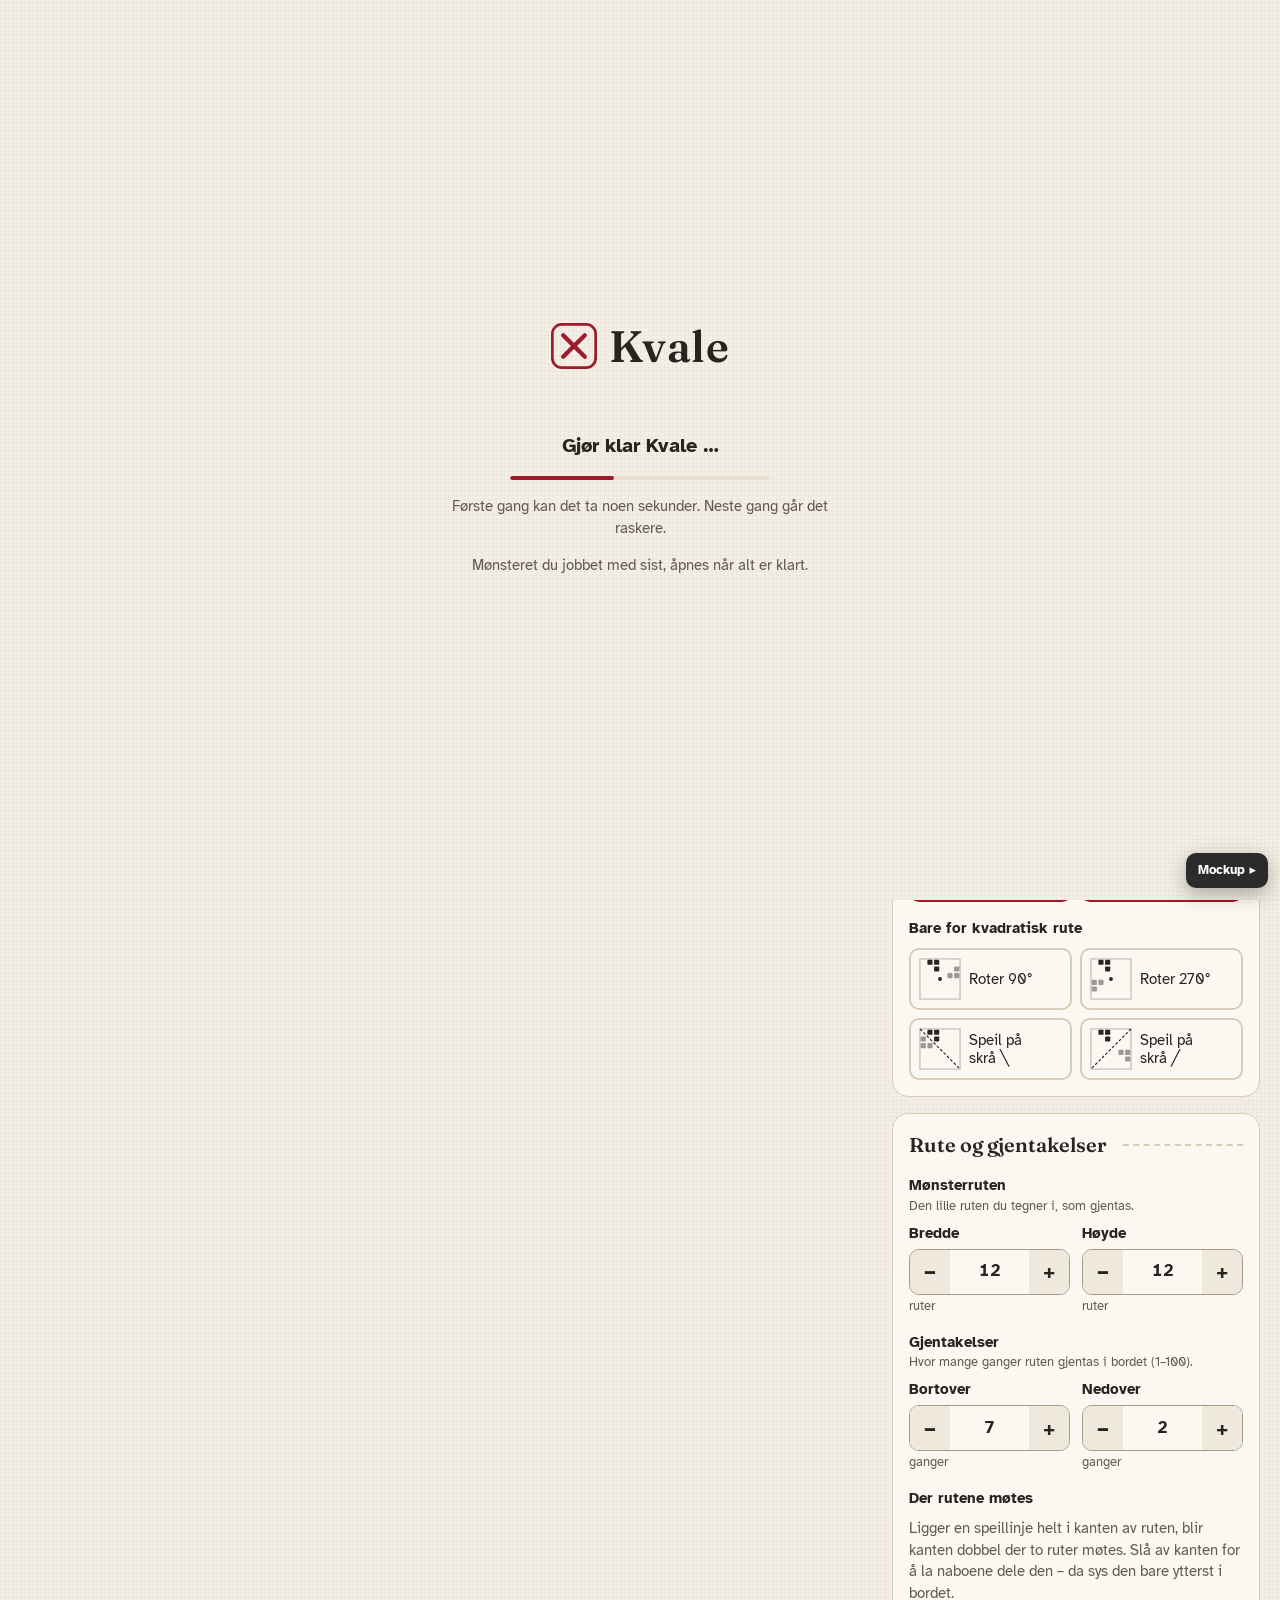
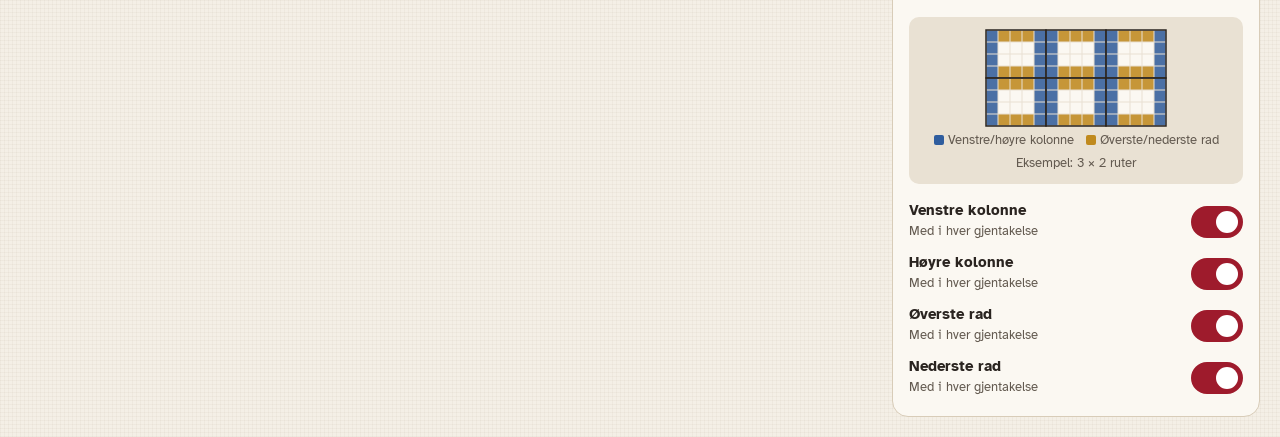
==== docs/design/mockup.html @ f3077cb8 "Add interface design mockup, tokens and UI strings for chunk 3 docs/design/mockup.html is a self-con" ====
<!doctype html>
<html lang="nb">
<head>
<meta charset="utf-8">
<meta name="viewport" content="width=device-width, initial-scale=1">
<title>Kvale mockup</title>
<link rel="preconnect" href="https://fonts.googleapis.com">
<link rel="preconnect" href="https://fonts.gstatic.com" crossorigin>
<link href="https://fonts.googleapis.com/css2?family=Atkinson+Hyperlegible:wght@400;700&family=Fraunces:opsz,wght@9..144,500;9..144,600&display=swap" rel="stylesheet">
<style>
/* ===== TOKENS START (kept identical to docs/design/tokens.css) ===== */
:root {
  /* Light theme: unbleached linen, walnut ink, madder-red thread */
  --bg: #f4efe6;
  --bg-weave: rgba(120, 95, 60, 0.045);
  --surface: #fbf8f2;
  --surface-2: #efe8dc;
  --surface-sunken: #e9e1d3;
  --border: #d8ccb8;
  --border-strong: #a8998a;
  --text: #2a2420;
  --text-muted: #635a50;
  --accent: #9e1b2c;
  --accent-hover: #841523;
  --accent-text: #ffffff;
  --accent-soft: #f4dfdc;
  --accent-soft-text: #7a1220;
  --focus: #2f5d9e;
  --notice-bg: #fbf0d6;
  --notice-border: #e0c27a;
  --notice-text: #5a4210;
  --stage: #e8e0d2;
  --swatch-ring: rgba(0, 0, 0, 0.25);
  --shadow: 0 1px 2px rgba(60, 40, 20, 0.08), 0 6px 18px rgba(60, 40, 20, 0.08);
  --cloth-line: rgba(70, 50, 30, 0.16);
  --cloth-line-strong: rgba(70, 50, 30, 0.38);
  --axis: rgba(158, 27, 44, 0.55);
  --edge-tint: rgba(47, 93, 158, 0.16);

  /* Type */
  --font-ui: "Atkinson Hyperlegible", "Segoe UI", system-ui, -apple-system, "Helvetica Neue", Arial, sans-serif;
  --font-display: "Fraunces", "Iowan Old Style", "Palatino Linotype", Palatino, Georgia, serif;
  --text-xs: 0.8125rem;
  --text-sm: 0.9375rem;
  --text-md: 1.0625rem;
  --text-lg: 1.25rem;
  --text-xl: 1.625rem;

  /* Spacing (4px base) */
  --space-1: 4px;
  --space-2: 8px;
  --space-3: 12px;
  --space-4: 16px;
  --space-5: 20px;
  --space-6: 24px;
  --space-8: 32px;

  /* Radii and sizes */
  --radius-sm: 6px;
  --radius-md: 10px;
  --radius-lg: 16px;
  --radius-pill: 999px;
  --hit: 44px;
  --panel-width: 368px;
}
@media (prefers-color-scheme: dark) {
  :root:not([data-theme="light"]) {
    --bg: #1b1815;
    --bg-weave: rgba(255, 240, 220, 0.025);
    --surface: #25211d;
    --surface-2: #2f2a25;
    --surface-sunken: #171411;
    --border: #463e36;
    --border-strong: #7a6e62;
    --text: #f2ece3;
    --text-muted: #b8ad9f;
    --accent: #e8838b;
    --accent-hover: #f09aa1;
    --accent-text: #1b1815;
    --accent-soft: #4a262a;
    --accent-soft-text: #ffd4d7;
    --focus: #8fb4ec;
    --notice-bg: #3a3020;
    --notice-border: #7d6630;
    --notice-text: #f3dfae;
    --stage: #13110f;
    --swatch-ring: rgba(255, 255, 255, 0.5);
    --shadow: 0 1px 2px rgba(0, 0, 0, 0.4), 0 8px 24px rgba(0, 0, 0, 0.35);
  }
}
:root[data-theme="dark"] {
  --bg: #1b1815;
  --bg-weave: rgba(255, 240, 220, 0.025);
  --surface: #25211d;
  --surface-2: #2f2a25;
  --surface-sunken: #171411;
  --border: #463e36;
  --border-strong: #7a6e62;
  --text: #f2ece3;
  --text-muted: #b8ad9f;
  --accent: #e8838b;
  --accent-hover: #f09aa1;
  --accent-text: #1b1815;
  --accent-soft: #4a262a;
  --accent-soft-text: #ffd4d7;
  --focus: #8fb4ec;
  --notice-bg: #3a3020;
  --notice-border: #7d6630;
  --notice-text: #f3dfae;
  --stage: #13110f;
  --swatch-ring: rgba(255, 255, 255, 0.5);
  --shadow: 0 1px 2px rgba(0, 0, 0, 0.4), 0 8px 24px rgba(0, 0, 0, 0.35);
}
:root[data-theme="light"] {
  --bg: #f4efe6;
  --bg-weave: rgba(120, 95, 60, 0.045);
  --surface: #fbf8f2;
  --surface-2: #efe8dc;
  --surface-sunken: #e9e1d3;
  --border: #d8ccb8;
  --border-strong: #a8998a;
  --text: #2a2420;
  --text-muted: #635a50;
  --accent: #9e1b2c;
  --accent-hover: #841523;
  --accent-text: #ffffff;
  --accent-soft: #f4dfdc;
  --accent-soft-text: #7a1220;
  --focus: #2f5d9e;
  --notice-bg: #fbf0d6;
  --notice-border: #e0c27a;
  --notice-text: #5a4210;
  --stage: #e8e0d2;
  --swatch-ring: rgba(0, 0, 0, 0.25);
  --shadow: 0 1px 2px rgba(60, 40, 20, 0.08), 0 6px 18px rgba(60, 40, 20, 0.08);
}
/* ===== TOKENS END ===== */

* { box-sizing: border-box; }
html { -webkit-text-size-adjust: 100%; }
body {
  margin: 0;
  font-family: var(--font-ui);
  font-size: var(--text-md);
  line-height: 1.45;
  color: var(--text);
  background-color: var(--bg);
  /* very faint plain weave */
  background-image:
    repeating-linear-gradient(0deg, var(--bg-weave) 0 1px, transparent 1px 4px),
    repeating-linear-gradient(90deg, var(--bg-weave) 0 1px, transparent 1px 4px);
  min-height: 100vh;
  overflow-x: hidden;
}
button, input, select { font: inherit; color: inherit; }
button { cursor: pointer; }
:focus-visible { outline: 3px solid var(--focus); outline-offset: 2px; }
[hidden] { display: none !important; }
.sr-only { position: absolute; width: 1px; height: 1px; overflow: hidden; clip: rect(0 0 0 0); white-space: nowrap; }
svg.icon { width: 22px; height: 22px; flex: none; fill: none; stroke: currentColor; stroke-width: 1.8; stroke-linecap: round; stroke-linejoin: round; }

/* ---------- Buttons ---------- */
.btn {
  display: inline-flex; align-items: center; justify-content: center; gap: var(--space-2);
  min-height: var(--hit); min-width: var(--hit); padding: 0 var(--space-4);
  border: 1px solid var(--border); border-radius: var(--radius-md);
  background: var(--surface); color: var(--text);
  font-weight: 700; font-size: var(--text-sm); white-space: nowrap;
}
.btn:hover { background: var(--surface-2); border-color: var(--border-strong); }
.btn.primary { background: var(--accent); border-color: var(--accent); color: var(--accent-text); }
.btn.primary:hover { background: var(--accent-hover); border-color: var(--accent-hover); }
.btn.ghost { background: transparent; border-color: transparent; }
.btn.ghost:hover { background: var(--surface-2); }
.btn.icon-only { padding: 0; }
.btn:disabled { opacity: .45; cursor: not-allowed; }

.seg {
  display: inline-flex; padding: 3px; gap: 2px;
  background: var(--surface-sunken); border: 1px solid var(--border); border-radius: var(--radius-md);
}
.seg button {
  display: inline-flex; align-items: center; justify-content: center; gap: var(--space-2);
  min-height: 40px; min-width: 40px; padding: 0 var(--space-3);
  border: 0; border-radius: 7px; background: transparent; color: var(--text-muted);
  font-weight: 700; font-size: var(--text-sm); white-space: nowrap;
}
.seg button:hover { color: var(--text); }
.seg button[aria-pressed="true"] { background: var(--surface); color: var(--text); box-shadow: 0 1px 2px rgba(0,0,0,.12), inset 0 0 0 1px var(--border); }
.seg.accent button[aria-pressed="true"] { background: var(--accent); color: var(--accent-text); box-shadow: none; }

/* ---------- Top bar ---------- */
.topbar {
  display: flex; align-items: center; gap: var(--space-4); flex-wrap: wrap;
  padding: var(--space-3) var(--space-5);
  background: var(--surface);
  border-bottom: 2px dashed var(--border); /* running stitch */
}
.brand { display: flex; align-items: center; gap: var(--space-3); min-width: 0; margin-right: auto; }
.logo { width: 34px; height: 34px; flex: none; color: var(--accent); }
.wordmark { font-family: var(--font-display); font-weight: 600; font-size: var(--text-xl); letter-spacing: .01em; line-height: 1; }
.docinfo { display: flex; flex-direction: column; min-width: 0; padding-left: var(--space-3); border-left: 1px solid var(--border); }
.docname { font-weight: 700; font-size: var(--text-sm); overflow: hidden; text-overflow: ellipsis; white-space: nowrap; }
.autosave { display: inline-flex; align-items: center; gap: 6px; font-size: var(--text-xs); color: var(--text-muted); }
.autosave .dot { width: 8px; height: 8px; border-radius: 50%; background: #3d8b4f; flex: none; }
.file-actions { display: flex; gap: var(--space-2); flex-wrap: wrap; }
.prefs { display: flex; gap: var(--space-3); align-items: center; flex-wrap: wrap; }
.prefs .seg button { min-width: 44px; padding: 0 var(--space-2); }

/* ---------- Workspace ---------- */
.workspace {
  display: grid; grid-template-columns: minmax(0, 1fr) var(--panel-width);
  gap: var(--space-5); padding: var(--space-5); align-items: start;
}
.stage {
  background: var(--stage); border-radius: var(--radius-lg);
  display: flex; flex-direction: column; min-width: 0; min-height: 560px;
  position: sticky; top: var(--space-5);
}
.stage-toolbar {
  display: flex; flex-wrap: wrap; align-items: center; gap: var(--space-2);
  padding: var(--space-3); border-bottom: 1px solid var(--border);
}
.stage-toolbar .spacer { flex: 1; }
.toolgroup { display: inline-flex; align-items: center; gap: 4px; }
.zoom-label { min-width: 44px; text-align: center; font-size: var(--text-sm); font-variant-numeric: tabular-nums; color: var(--text-muted); }
.chip { display: inline-block; width: 16px; height: 16px; border-radius: 4px; box-shadow: inset 0 0 0 1px var(--swatch-ring); flex: none; }

.stage-body { flex: 1; padding: var(--space-5); overflow: auto; display: flex; flex-direction: column; align-items: center; gap: var(--space-4); }

/* Edit grid with rulers */
.editor {
  --ruler: 30px;
  position: relative;
  display: grid; grid-template-columns: var(--ruler) auto; grid-template-rows: var(--ruler) auto;
}
.ruler { display: flex; }
.ruler-top { grid-column: 2; grid-row: 1; }
.ruler-left { grid-column: 1; grid-row: 2; flex-direction: column; }
.ruler button {
  flex: none; border: 0; background: transparent; padding: 0;
  font-size: 11px; font-weight: 700; color: var(--text-muted);
  font-variant-numeric: tabular-nums; border-radius: 4px; position: relative;
}
.ruler-top button { height: var(--ruler); }
.ruler-left button { width: var(--ruler); }
.ruler button:hover, .ruler button[aria-expanded="true"] { background: var(--accent-soft); color: var(--accent-soft-text); }
.ruler button:hover::after { content: "+"; position: absolute; font-size: 10px; right: 2px; top: 0; }
.cloth { grid-column: 2; grid-row: 2; box-shadow: var(--shadow); border-radius: 2px; touch-action: none; display: block; cursor: crosshair; }
.corner { grid-column: 1; grid-row: 1; }

.popover {
  position: absolute; z-index: 5; width: 250px;
  background: var(--surface); color: var(--text);
  border: 1px solid var(--border); border-radius: var(--radius-md); box-shadow: var(--shadow);
  padding: var(--space-2);
}
.popover h3 { margin: var(--space-1) var(--space-2) var(--space-2); font-size: var(--text-sm); display: flex; justify-content: space-between; align-items: center; }
.popover .btn { width: 100%; justify-content: flex-start; min-height: 42px; border-color: transparent; background: transparent; font-weight: 400; }
.popover .btn:hover { background: var(--surface-2); }
.popover .btn.danger { color: var(--accent); }
.popover .close { width: 36px; min-width: 36px; min-height: 36px; padding: 0; justify-content: center; }

.legend { display: flex; flex-wrap: wrap; gap: var(--space-2) var(--space-5); font-size: var(--text-sm); color: var(--text-muted); justify-content: center; }
.legend span { display: inline-flex; align-items: center; gap: var(--space-2); }
.legend .key { width: 22px; height: 22px; border-radius: 2px; background: #b1172b; position: relative; }
.legend .key.seed::after { content: ""; position: absolute; inset: 4px; border: 2px solid #fff; }
.hint { margin: 0; font-size: var(--text-sm); color: var(--text-muted); text-align: center; max-width: 52ch; }

.edit-layout { width: 100%; display: flex; flex-wrap: wrap; justify-content: center; align-items: flex-start; gap: var(--space-6); }
.edit-side { flex: 1 1 260px; max-width: 340px; display: flex; flex-direction: column; gap: var(--space-4); padding-top: 30px; }
.edit-side .legend { flex-direction: column; justify-content: flex-start; }
.edit-side .hint { text-align: left; }
.edit-layout.narrow .edit-side { max-width: 100%; flex-basis: 100%; padding-top: 0; }
.edit-layout.narrow .legend { flex-direction: row; justify-content: center; }
.edit-layout.narrow .hint { text-align: center; margin: 0 auto; }
.miniband {
  width: 100%; max-width: 760px; background: var(--surface); border: 1px solid var(--border);
  border-radius: var(--radius-md); padding: var(--space-3); display: flex; flex-direction: column; gap: var(--space-2);
}
.miniband header { display: flex; align-items: center; justify-content: space-between; gap: var(--space-2); }
.miniband h3 { margin: 0; font-size: var(--text-sm); }
.miniband canvas { display: block; max-width: 100%; border-radius: 2px; }
.preview-wrap { max-width: 100%; overflow: auto; padding: 4px; }
.preview-wrap canvas { display: block; box-shadow: var(--shadow); border-radius: 2px; }
.caption { font-size: var(--text-sm); color: var(--text-muted); }

/* ---------- Side panel ---------- */
.panel { display: flex; flex-direction: column; gap: var(--space-4); min-width: 0; }
.card { background: var(--surface); border: 1px solid var(--border); border-radius: var(--radius-lg); padding: var(--space-4); }
.card > h2 {
  margin: 0 0 var(--space-3); font-family: var(--font-display); font-weight: 600; font-size: var(--text-lg);
  display: flex; align-items: center; gap: var(--space-2);
}
.card > h2::after { content: ""; flex: 1; border-top: 2px dashed var(--border); margin-left: var(--space-2); }
.card p.intro { margin: 0 0 var(--space-3); font-size: var(--text-sm); color: var(--text-muted); }
.subhead { margin: var(--space-4) 0 var(--space-2); font-size: var(--text-sm); font-weight: 700; }
.subhead small { font-weight: 400; color: var(--text-muted); display: block; }

/* Colour slots */
.slots { display: flex; flex-direction: column; gap: var(--space-2); }
.slot { display: flex; align-items: stretch; gap: var(--space-2); }
.slot-select {
  flex: 1; min-width: 0; display: flex; align-items: center; gap: var(--space-3);
  min-height: 52px; padding: var(--space-2) var(--space-3);
  border: 2px solid var(--border); border-radius: var(--radius-md); background: var(--surface); text-align: left;
}
.slot-select:hover { border-color: var(--border-strong); }
.slot-select[aria-pressed="true"] { border-color: var(--accent); background: var(--accent-soft); }
.slot-num { font-weight: 700; font-variant-numeric: tabular-nums; width: 2.2em; flex: none; }
.slot-body { flex: 1; min-width: 0; display: flex; flex-direction: column; gap: 3px; }
.swatchbar { display: flex; height: 22px; border-radius: 5px; overflow: hidden; box-shadow: inset 0 0 0 1px var(--swatch-ring); }
.swatchbar i { flex: 1; }
.slot-meta { font-size: var(--text-xs); color: var(--text-muted); display: flex; justify-content: space-between; gap: var(--space-2); }
.slot-select[aria-pressed="true"] .slot-meta { color: var(--accent-soft-text); }
.slot-edit { flex: none; }
.row { display: flex; align-items: center; gap: var(--space-3); }
.toggle-row { display: flex; align-items: flex-start; gap: var(--space-3); padding: var(--space-3) 0 0; }
.toggle-row .text { flex: 1; min-width: 0; }
.toggle-row .text strong { display: block; font-size: var(--text-sm); }
.toggle-row .text span { display: block; font-size: var(--text-xs); color: var(--text-muted); }
.switch {
  position: relative; flex: none; width: 52px; height: 32px; border-radius: var(--radius-pill);
  border: 2px solid var(--border-strong); background: var(--surface-sunken); padding: 0;
}
.switch::after {
  content: ""; position: absolute; top: 3px; left: 3px; width: 22px; height: 22px; border-radius: 50%;
  background: var(--border-strong); transition: transform .15s;
}
.switch[aria-checked="true"] { background: var(--accent); border-color: var(--accent); }
.switch[aria-checked="true"]::after { transform: translateX(20px); background: var(--accent-text); }
.switch-wrap { display: flex; align-items: center; min-height: var(--hit); }
.bg-row { display: flex; align-items: center; gap: var(--space-3); margin-top: var(--space-3); padding-top: var(--space-3); border-top: 1px solid var(--border); }
.bg-swatch { width: 44px; height: 44px; border-radius: var(--radius-sm); box-shadow: inset 0 0 0 1px var(--swatch-ring);
  background-image: repeating-linear-gradient(0deg, rgba(0,0,0,.07) 0 1px, transparent 1px 5px), repeating-linear-gradient(90deg, rgba(0,0,0,.07) 0 1px, transparent 1px 5px); }
.bg-row .text { flex: 1; font-size: var(--text-sm); }
.bg-row .text span { display: block; color: var(--text-muted); font-size: var(--text-xs); }
.visually-hidden-input { position: absolute; opacity: 0; width: 1px; height: 1px; pointer-events: none; }

/* Symmetry */
.sym-grid { display: grid; grid-template-columns: 1fr 1fr; gap: var(--space-2); }
.sym {
  display: flex; align-items: center; gap: var(--space-2); min-height: 60px; padding: var(--space-2);
  border: 2px solid var(--border); border-radius: var(--radius-md); background: var(--surface); text-align: left;
  font-size: var(--text-sm); line-height: 1.2; position: relative;
}
.sym:hover:not(:disabled) { border-color: var(--border-strong); }
.sym[aria-pressed="true"] { border-color: var(--accent); background: var(--accent-soft); color: var(--accent-soft-text); }
.sym svg { width: 42px; height: 42px; flex: none; }
.sym .lbl { display: flex; flex-direction: column; min-width: 0; }
.sym .lbl small { font-size: var(--text-xs); color: var(--text-muted); }
.sym[aria-pressed="true"] .lbl small { color: inherit; }
.sym.locked { cursor: default; }
.sym:disabled { cursor: not-allowed; background: repeating-linear-gradient(135deg, var(--surface) 0 6px, var(--surface-2) 6px 12px); color: var(--text-muted); }
.sym:disabled svg { opacity: .45; }
.sym .tick { position: absolute; top: 4px; right: 4px; width: 18px; height: 18px; border-radius: 50%; background: var(--accent); color: var(--accent-text); display: none; align-items: center; justify-content: center; }
.sym[aria-pressed="true"] .tick { display: flex; }
.sym .tick svg { width: 12px; height: 12px; stroke-width: 3; }
.notice {
  display: flex; gap: var(--space-2); align-items: flex-start; margin-bottom: var(--space-2);
  padding: var(--space-3); border-radius: var(--radius-md);
  background: var(--notice-bg); border: 1px solid var(--notice-border); color: var(--notice-text); font-size: var(--text-sm);
}
.notice .btn { margin-top: var(--space-2); min-height: 40px; }

/* Grid settings */
.fieldgrid { display: grid; grid-template-columns: 1fr 1fr; gap: var(--space-3); }
.field label { display: block; font-size: var(--text-sm); font-weight: 700; margin-bottom: 4px; }
.stepper { display: flex; align-items: stretch; border: 1px solid var(--border-strong); border-radius: var(--radius-md); overflow: hidden; background: var(--surface); }
.stepper button { width: 40px; min-height: var(--hit); border: 0; background: var(--surface-2); font-size: 1.25rem; font-weight: 700; flex: none; }
.stepper button:hover { background: var(--surface-sunken); }
.stepper input { width: 100%; min-width: 0; border: 0; text-align: center; font-weight: 700; font-size: var(--text-md); background: transparent; -moz-appearance: textfield; font-variant-numeric: tabular-nums; }
.stepper input::-webkit-outer-spin-button, .stepper input::-webkit-inner-spin-button { -webkit-appearance: none; margin: 0; }
.field .unit { font-size: var(--text-xs); color: var(--text-muted); margin-top: 2px; }

.edges { margin-top: var(--space-2); }
.edges-explain { font-size: var(--text-sm); color: var(--text-muted); margin: 0 0 var(--space-3); }
.edges-diagram { display: flex; flex-direction: column; align-items: center; gap: 4px; padding: var(--space-3); background: var(--surface-sunken); border-radius: var(--radius-md); margin-bottom: var(--space-2); }
.edges-diagram svg { max-width: 100%; height: auto; }
.edges-diagram .caption { font-size: var(--text-xs); }
.diagram-key { display: flex; gap: var(--space-3); flex-wrap: wrap; justify-content: center; font-size: var(--text-xs); color: var(--text-muted); }
.diagram-key span { display: inline-flex; align-items: center; gap: 4px; }
.diagram-key i { width: 10px; height: 10px; border-radius: 2px; display: inline-block; }
.edge-list .toggle-row { padding-top: var(--space-2); }

/* ---------- Dialog ---------- */
dialog {
  border: 1px solid var(--border); border-radius: var(--radius-lg); padding: 0;
  background: var(--surface); color: var(--text); box-shadow: 0 20px 60px rgba(0,0,0,.35);
  width: min(560px, calc(100vw - 24px)); max-height: calc(100vh - 24px);
}
dialog::backdrop { background: rgba(30, 22, 15, .45); }
.dlg { display: flex; flex-direction: column; max-height: calc(100vh - 26px); }
.dlg header { padding: var(--space-4) var(--space-5) 0; }
.dlg h2 { margin: 0; font-family: var(--font-display); font-weight: 600; font-size: var(--text-xl); }
.dlg header p { margin: var(--space-1) 0 0; color: var(--text-muted); font-size: var(--text-sm); }
.dlg .content { padding: var(--space-4) var(--space-5); overflow: auto; display: flex; flex-direction: column; gap: var(--space-4); }
.dlg footer { padding: var(--space-3) var(--space-5) var(--space-4); display: flex; justify-content: flex-end; gap: var(--space-2); border-top: 1px solid var(--border); }
.bigbar { display: flex; height: 44px; border-radius: var(--radius-sm); overflow: hidden; box-shadow: inset 0 0 0 1px var(--swatch-ring); }
.bigbar i { flex: 1; }
.parts { display: flex; flex-wrap: wrap; gap: 6px; }
.part {
  width: 44px; height: 44px; border-radius: var(--radius-sm); border: 2px solid var(--border);
  font-weight: 700; font-size: var(--text-sm); display: flex; align-items: center; justify-content: center;
  box-shadow: inset 0 0 0 2px var(--surface);
}
.part[aria-pressed="true"] { border-color: var(--text); box-shadow: inset 0 0 0 3px var(--surface), 0 0 0 2px var(--text); }
.threads { display: grid; grid-template-columns: repeat(auto-fill, minmax(44px, 1fr)); gap: 6px; }
.thread { height: 44px; border-radius: var(--radius-sm); border: 2px solid transparent; box-shadow: inset 0 0 0 1px var(--swatch-ring); }
.thread[aria-pressed="true"] { border-color: var(--text); box-shadow: inset 0 0 0 2px var(--surface); }
.custom-colour { position: relative; }
.repeats-row { display: flex; gap: 4px; flex-wrap: wrap; }
.repeats-row span { width: 34px; height: 34px; border-radius: 4px; display: flex; align-items: center; justify-content: center; font-size: var(--text-xs); font-weight: 700; box-shadow: inset 0 0 0 1px var(--swatch-ring); }
.dlg .label { font-weight: 700; font-size: var(--text-sm); margin: 0 0 var(--space-2); }
.dlg .stepper { max-width: 180px; }

/* ---------- Loading screen ---------- */
.loading {
  position: fixed; inset: 0; z-index: 50; display: flex; align-items: center; justify-content: center;
  background-color: var(--bg);
  background-image:
    repeating-linear-gradient(0deg, var(--bg-weave) 0 1px, transparent 1px 4px),
    repeating-linear-gradient(90deg, var(--bg-weave) 0 1px, transparent 1px 4px);
  padding: var(--space-5);
}
.loading-inner { text-align: center; max-width: 420px; display: flex; flex-direction: column; align-items: center; gap: var(--space-4); }
.loading .wordmark { font-size: 2.75rem; }
.stitch-row { width: 260px; max-width: 100%; height: auto; color: var(--accent); }
.stitch-row path { stroke-dasharray: 26; stroke-dashoffset: 26; animation: stitch 2.8s infinite; }
@keyframes stitch { 0% { stroke-dashoffset: 26; } 30%, 80% { stroke-dashoffset: 0; } 100% { stroke-dashoffset: 0; opacity: 0; } }
.thread-bar { width: 260px; max-width: 100%; height: 4px; border-radius: 2px; background: var(--surface-sunken); overflow: hidden; }
.thread-bar::after { content: ""; display: block; width: 40%; height: 100%; background: var(--accent); border-radius: 2px; animation: pull 1.6s ease-in-out infinite; }
@keyframes pull { 0% { transform: translateX(-100%); } 100% { transform: translateX(250%); } }
.loading h1 { margin: 0; font-size: var(--text-lg); font-weight: 700; }
.loading p { margin: 0; color: var(--text-muted); font-size: var(--text-sm); }
@media (prefers-reduced-motion: reduce) {
  .stitch-row path { animation: none; stroke-dashoffset: 0; }
  .thread-bar::after { animation: none; width: 60%; }
  .switch::after { transition: none; }
}

/* ---------- Mockup-only controls (not part of the design) ---------- */
.mock {
  position: fixed; right: 12px; bottom: 12px; z-index: 60; font-size: var(--text-xs);
  background: #2b2b2b; color: #fff; border-radius: 10px; box-shadow: 0 6px 20px rgba(0,0,0,.3); max-width: calc(100vw - 24px);
}
.mock summary { padding: 8px 12px; cursor: pointer; font-weight: 700; list-style: none; }
.mock summary::-webkit-details-marker { display: none; }
.mock div { display: flex; flex-direction: column; gap: 6px; padding: 0 12px 12px; }
.mock button { background: #444; color: #fff; border: 0; border-radius: 6px; padding: 8px 10px; text-align: left; }
.mock button:hover { background: #555; }

/* ---------- Responsive ---------- */
@media (max-width: 1500px) { .fit-label { display: none; } }
.lang-short { display: none; }
@media (max-width: 1180px) {
  /* keep file labels (plain words beat icons); shorten the language names instead */
  .lang-long { display: none; }
  .lang-short { display: inline; }
  .file-actions .btn { padding: 0 var(--space-3); }
}
@media (max-width: 980px) {
  :root { --panel-width: 320px; }
  .workspace { gap: var(--space-3); padding: var(--space-3); }
}
@media (max-width: 820px) {
  .workspace { grid-template-columns: minmax(0, 1fr); }
  .stage { position: static; min-height: 0; }
  .panel { display: grid; grid-template-columns: repeat(auto-fit, minmax(300px, 1fr)); align-items: start; }
}
@media (max-width: 640px) {
  .topbar { padding: var(--space-3); gap: var(--space-3); }
  .brand { width: 100%; }
  .file-actions { flex: 1; display: grid; grid-template-columns: repeat(4, 1fr); }
  .file-actions .btn { width: auto; flex-direction: column; gap: 0; min-height: 52px; font-size: var(--text-xs); }
  .file-actions .btn span { display: inline; }
  .prefs { width: 100%; justify-content: space-between; }
  .stage-toolbar { gap: var(--space-2); }
  .stage-toolbar .spacer { display: none; }
  .stage-toolbar > .seg:first-child { width: 100%; }
  .stage-toolbar > .seg:first-child button { flex: 1; }
  .stage-body { padding: var(--space-3); }
  .editor { --ruler: 24px; }
  .panel { display: flex; }
  .card { padding: var(--space-3); }
  .workspace { padding: var(--space-2); }
  .sym-grid { grid-template-columns: 1fr 1fr; }
  .sym svg { width: 34px; height: 34px; }
  .dlg header, .dlg .content, .dlg footer { padding-left: var(--space-4); padding-right: var(--space-4); }
}
</style>
</head>
<body>

<!-- Icon sprite -->
<svg width="0" height="0" style="position:absolute" aria-hidden="true">
  <symbol id="i-new" viewBox="0 0 24 24"><path d="M6 3h8l4 4v14H6z"/><path d="M14 3v4h4"/><path d="M12 11v6M9 14h6"/></symbol>
  <symbol id="i-open" viewBox="0 0 24 24"><path d="M3 7a2 2 0 0 1 2-2h4l2 2h8a2 2 0 0 1 2 2v9a2 2 0 0 1-2 2H5a2 2 0 0 1-2-2z"/></symbol>
  <symbol id="i-save" viewBox="0 0 24 24"><path d="M12 4v11"/><path d="M7 10l5 5 5-5"/><path d="M5 20h14"/></symbol>
  <symbol id="i-image" viewBox="0 0 24 24"><rect x="3" y="4" width="18" height="16" rx="2"/><path d="M3 16l5-5 4 4 3-3 6 6"/><circle cx="16" cy="9" r="1.6"/></symbol>
  <symbol id="i-undo" viewBox="0 0 24 24"><path d="M9 7L4 12l5 5"/><path d="M4 12h10a6 6 0 0 1 0 12h-2" transform="translate(0 -5)"/></symbol>
  <symbol id="i-redo" viewBox="0 0 24 24"><path d="M15 7l5 5-5 5"/><path d="M20 12H10a6 6 0 0 0 0 12h2" transform="translate(0 -5)"/></symbol>
  <symbol id="i-minus" viewBox="0 0 24 24"><circle cx="11" cy="11" r="7"/><path d="M8 11h6M16.5 16.5L21 21"/></symbol>
  <symbol id="i-plus" viewBox="0 0 24 24"><circle cx="11" cy="11" r="7"/><path d="M8 11h6M11 8v6M16.5 16.5L21 21"/></symbol>
  <symbol id="i-fit" viewBox="0 0 24 24"><path d="M4 9V4h5M20 9V4h-5M4 15v5h5M20 15v5h-5"/></symbol>
  <symbol id="i-needle" viewBox="0 0 24 24"><path d="M4 20L18 6"/><ellipse cx="19" cy="5" rx="1.6" ry="2.6" transform="rotate(45 19 5)"/><path d="M4 20c3-1 4 1 7 0s3-3 6-2"/></symbol>
  <symbol id="i-eraser" viewBox="0 0 24 24"><path d="M15 4l5 5-9 9H6l-3-3z"/><path d="M9 10l5 5M11 20h9"/></symbol>
  <symbol id="i-pencil" viewBox="0 0 24 24"><path d="M4 20l1-4L16 5l3 3L8 19z"/><path d="M14 7l3 3"/></symbol>
  <symbol id="i-add" viewBox="0 0 24 24"><path d="M12 5v14M5 12h14"/></symbol>
  <symbol id="i-sun" viewBox="0 0 24 24"><circle cx="12" cy="12" r="4"/><path d="M12 2v2M12 20v2M2 12h2M20 12h2M5 5l1.5 1.5M17.5 17.5L19 19M5 19l1.5-1.5M17.5 6.5L19 5"/></symbol>
  <symbol id="i-moon" viewBox="0 0 24 24"><path d="M20 14.5A8 8 0 0 1 9.5 4 8 8 0 1 0 20 14.5z"/></symbol>
  <symbol id="i-check" viewBox="0 0 24 24"><path d="M5 12l5 5 9-10"/></symbol>
  <symbol id="i-info" viewBox="0 0 24 24"><circle cx="12" cy="12" r="9"/><path d="M12 11v6M12 7.5v.5"/></symbol>
  <symbol id="i-x" viewBox="0 0 24 24"><path d="M6 6l12 12M18 6L6 18"/></symbol>
  <symbol id="i-grid" viewBox="0 0 24 24"><rect x="4" y="4" width="16" height="16" rx="1"/><path d="M4 10h16M4 15h16M10 4v16M15 4v16"/></symbol>
  <symbol id="i-band" viewBox="0 0 24 24"><rect x="2" y="7" width="20" height="10" rx="1"/><path d="M7 7v10M12 7v10M17 7v10"/></symbol>
  <symbol id="i-trash" viewBox="0 0 24 24"><path d="M5 7h14M10 7V4h4v3M7 7l1 13h8l1-13"/></symbol>
</svg>

<!-- ============ LOADING STATE ============ -->
<div class="loading" id="loading" role="status" aria-live="polite" hidden>
  <div class="loading-inner">
    <div class="row" style="gap:12px">
      <svg class="logo" style="width:46px;height:46px" viewBox="0 0 34 34" aria-hidden="true"><rect x="1" y="1" width="32" height="32" rx="7" fill="none" stroke="currentColor" stroke-width="2"/><path d="M9 9l16 16M25 9L9 25" stroke="currentColor" stroke-width="3.2" stroke-linecap="round"/></svg>
      <span class="wordmark">Kvale</span>
    </div>
    <svg class="stitch-row" viewBox="0 0 260 30" aria-hidden="true" fill="none" stroke="currentColor" stroke-width="3" stroke-linecap="round"></svg>
    <h1 data-i18n="loading.title">Gjør klar Kvale …</h1>
    <div class="thread-bar" aria-hidden="true"></div>
    <p data-i18n="loading.body">Første gang kan det ta noen sekunder. Neste gang går det raskere.</p>
    <p data-i18n="loading.restore">Mønsteret du jobbet med sist, åpnes når alt er klart.</p>
  </div>
</div>

<!-- ============ APP ============ -->
<div class="app" id="app">
  <header class="topbar">
    <div class="brand">
      <svg class="logo" viewBox="0 0 34 34" aria-hidden="true"><rect x="1" y="1" width="32" height="32" rx="7" fill="none" stroke="currentColor" stroke-width="2"/><path d="M9 9l16 16M25 9L9 25" stroke="currentColor" stroke-width="3.2" stroke-linecap="round"/></svg>
      <span class="wordmark">Kvale</span>
      <div class="docinfo">
        <span class="docname">flower-band.json</span>
        <span class="autosave" data-i18n-title="autosave.hint" title=""><span class="dot" aria-hidden="true"></span><span data-i18n="autosave.saved">Lagret i nettleseren kl. 14:32</span></span>
      </div>
    </div>

    <nav class="file-actions" aria-label="File">
      <button class="btn" data-i18n-title="file.new.hint"><svg class="icon"><use href="#i-new"/></svg><span data-i18n="file.new">Ny</span></button>
      <button class="btn" data-i18n-title="file.open.hint"><svg class="icon"><use href="#i-open"/></svg><span data-i18n="file.open">Åpne</span></button>
      <button class="btn" data-i18n-title="file.save.hint"><svg class="icon"><use href="#i-save"/></svg><span data-i18n="file.save">Lagre</span></button>
      <button class="btn" data-i18n-title="file.export.hint"><svg class="icon"><use href="#i-image"/></svg><span data-i18n="file.export">Lagre bilde</span></button>
    </nav>

    <div class="prefs">
      <div class="seg" role="group" data-i18n-aria="lang.label" id="langSeg">
        <button data-lang="nb" aria-pressed="true" title="Norsk bokmål" lang="nb"><span class="lang-long">Norsk</span><span class="lang-short">NB</span></button>
        <button data-lang="en" aria-pressed="false" title="English" lang="en"><span class="lang-long">English</span><span class="lang-short">EN</span></button>
        <button data-lang="it" aria-pressed="false" title="Italiano" lang="it"><span class="lang-long">Italiano</span><span class="lang-short">IT</span></button>
      </div>
      <div class="seg" role="group" data-i18n-aria="theme.label" id="themeSeg">
        <button data-theme-set="light" aria-pressed="true" data-i18n-title="theme.light" data-i18n-aria="theme.light"><svg class="icon"><use href="#i-sun"/></svg></button>
        <button data-theme-set="dark" aria-pressed="false" data-i18n-title="theme.dark" data-i18n-aria="theme.dark"><svg class="icon"><use href="#i-moon"/></svg></button>
      </div>
    </div>
  </header>

  <main class="workspace">
    <!-- ===== Stage: the pattern is the hero ===== -->
    <section class="stage" aria-label="Pattern">
      <div class="stage-toolbar">
        <div class="seg accent" role="group" id="modeSeg">
          <button data-mode="edit" aria-pressed="true"><svg class="icon"><use href="#i-grid"/></svg><span data-i18n="mode.edit">Tegn</span></button>
          <button data-mode="preview" aria-pressed="false"><svg class="icon"><use href="#i-band"/></svg><span data-i18n="mode.preview">Se gjentakelsene</span></button>
        </div>
        <div class="seg" role="group" id="toolSeg" data-i18n-aria="tool.label">
          <button data-tool="paint" aria-pressed="true" data-i18n-title="tool.paint.hint"><svg class="icon"><use href="#i-needle"/></svg><span data-i18n="tool.paint">Sy</span><i class="chip" id="activeChip"></i></button>
          <button data-tool="erase" aria-pressed="false" data-i18n-title="tool.erase.hint"><svg class="icon"><use href="#i-eraser"/></svg><span data-i18n="tool.erase">Visk ut</span></button>
        </div>
        <div class="toolgroup">
          <button class="btn ghost icon-only" id="undoBtn" data-i18n-title="history.undo" data-i18n-aria="history.undo"><svg class="icon"><use href="#i-undo"/></svg></button>
          <button class="btn ghost icon-only" id="redoBtn" data-i18n-title="history.redo" data-i18n-aria="history.redo"><svg class="icon"><use href="#i-redo"/></svg></button>
        </div>
        <span class="spacer"></span>
        <div class="toolgroup">
          <button class="btn ghost icon-only" id="zoomOut" data-i18n-title="zoom.out" data-i18n-aria="zoom.out"><svg class="icon"><use href="#i-minus"/></svg></button>
          <span class="zoom-label" id="zoomLabel">100 %</span>
          <button class="btn ghost icon-only" id="zoomIn" data-i18n-title="zoom.in" data-i18n-aria="zoom.in"><svg class="icon"><use href="#i-plus"/></svg></button>
          <button class="btn ghost" id="zoomFit" data-i18n-title="zoom.fit.hint"><svg class="icon"><use href="#i-fit"/></svg><span class="fit-label" data-i18n="zoom.fit">Tilpass</span></button>
        </div>
      </div>

      <div class="stage-body" id="stageBody">
        <!-- Edit view -->
        <div id="editView" class="edit-layout">
          <div class="editor" id="editor">
            <div class="corner"></div>
            <div class="ruler ruler-top" id="rulerTop"></div>
            <div class="ruler ruler-left" id="rulerLeft"></div>
            <canvas class="cloth" id="editCanvas"></canvas>
            <div class="popover" id="edgePop" hidden role="dialog">
              <h3><span id="edgePopTitle">Kolonne 6</span>
                <button class="btn close" id="edgePopClose" data-i18n-aria="edge.close" data-i18n-title="edge.close"><svg class="icon"><use href="#i-x"/></svg></button></h3>
              <button class="btn" id="edgeBefore"><svg class="icon"><use href="#i-add"/></svg><span></span></button>
              <button class="btn" id="edgeAfter"><svg class="icon"><use href="#i-add"/></svg><span></span></button>
              <button class="btn danger" id="edgeRemove"><svg class="icon"><use href="#i-trash"/></svg><span></span></button>
            </div>
          </div>
          <div class="edit-side">
          <div class="legend">
            <span><i class="key seed"></i><span data-i18n="legend.seed">Sting du har satt</span></span>
            <span><i class="key"></i><span data-i18n="legend.copy">Kopier fra symmetrien</span></span>
          </div>
          <p class="hint" id="editHint"><span data-i18n="canvas.hint.edit">Trykk i rutene for å sy. Høyreklikk visker ut.</span> <span data-i18n="canvas.hint.edges">Trykk på et tall i kanten for å legge til eller fjerne rader og kolonner.</span></p>
          <section class="miniband">
            <header>
              <h3 data-i18n="band.mini.title">Slik blir bordet</h3>
              <button class="btn ghost" id="miniOpen"><span data-i18n="band.mini.open">Vis stort</span><svg class="icon"><use href="#i-band"/></svg></button>
            </header>
            <canvas id="miniCanvas"></canvas>
          </section>
          </div>
        </div>
        <!-- Preview view -->
        <div id="previewView" hidden style="width:100%;display:flex;flex-direction:column;align-items:center;gap:12px">
          <div class="preview-wrap"><canvas id="previewCanvas"></canvas></div>
          <p class="caption" id="previewCaption"></p>
          <p class="hint" data-i18n="preview.hint">Her kan du bare se. Gå tilbake til «Tegn» for å endre mønsteret.</p>
        </div>
      </div>
    </section>

    <!-- ===== Side panel ===== -->
    <aside class="panel">
      <!-- Colours -->
      <section class="card" aria-labelledby="hColours">
        <h2 id="hColours" data-i18n="panel.colours">Farger</h2>
        <div class="slots" id="slots"></div>
        <div class="row" style="margin-top:8px">
          <button class="btn" id="addColour" style="flex:1"><svg class="icon"><use href="#i-add"/></svg><span data-i18n="colours.add">Legg til farge</span></button>
        </div>
        <div class="toggle-row">
          <div class="text"><strong data-i18n="colours.useSeq">Bruk fargesekvens</strong><span data-i18n="colours.useSeq.hint">På: fargene skifter for hver gjentakelse. Av: bare den første fargen brukes.</span></div>
          <div class="switch-wrap"><button class="switch" role="switch" id="useSeq" aria-checked="true" data-i18n-aria="colours.useSeq"></button></div>
        </div>
        <div class="bg-row">
          <div class="bg-swatch" id="bgSwatch"></div>
          <div class="text"><strong data-i18n="colours.background">Stoffet (bakgrunn)</strong><span id="bgHex">#f5f1e8</span></div>
          <label class="btn">
            <svg class="icon"><use href="#i-pencil"/></svg><span data-i18n="colours.change">Endre</span>
            <input type="color" class="visually-hidden-input" id="bgInput" value="#f5f1e8">
          </label>
        </div>
      </section>

      <!-- Symmetry -->
      <section class="card" aria-labelledby="hSym">
        <h2 id="hSym" data-i18n="panel.symmetry">Symmetri</h2>
        <p class="intro" data-i18n="symmetry.intro">Velg hvordan stingene dine kopieres inne i mønsterruten.</p>
        <div class="sym-grid" id="symA"></div>
        <p class="subhead"><span data-i18n="symmetry.squareGroup">Bare for kvadratisk rute</span></p>
        <div class="notice" id="squareNotice" hidden>
          <svg class="icon"><use href="#i-info"/></svg>
          <div><span id="squareNoticeText"></span><br><button class="btn" id="makeSquare"></button></div>
        </div>
        <div class="sym-grid" id="symB"></div>
      </section>

      <!-- Grid -->
      <section class="card" aria-labelledby="hGrid">
        <h2 id="hGrid" data-i18n="panel.grid">Rute og gjentakelser</h2>
        <p class="subhead"><span data-i18n="grid.unit">Mønsterruten</span><small data-i18n="grid.unit.hint">Den lille ruten du tegner i, som gjentas.</small></p>
        <div class="fieldgrid">
          <div class="field"><label for="fW" data-i18n="grid.width">Bredde</label>
            <div class="stepper"><button data-step="fW:-1" data-i18n-aria="step.less">−</button><input id="fW" type="number" min="1" max="100" value="12" inputmode="numeric"><button data-step="fW:1" data-i18n-aria="step.more">+</button></div>
            <div class="unit" data-i18n="grid.cells">ruter</div></div>
          <div class="field"><label for="fH" data-i18n="grid.height">Høyde</label>
            <div class="stepper"><button data-step="fH:-1" data-i18n-aria="step.less">−</button><input id="fH" type="number" min="1" max="100" value="12" inputmode="numeric"><button data-step="fH:1" data-i18n-aria="step.more">+</button></div>
            <div class="unit" data-i18n="grid.cells">ruter</div></div>
        </div>
        <p class="subhead"><span data-i18n="grid.repeats">Gjentakelser</span><small data-i18n="grid.repeats.hint">Hvor mange ganger ruten gjentas i bordet (1–100).</small></p>
        <div class="fieldgrid">
          <div class="field"><label for="fRX" data-i18n="grid.across">Bortover</label>
            <div class="stepper"><button data-step="fRX:-1" data-i18n-aria="step.less">−</button><input id="fRX" type="number" min="1" max="100" value="7" inputmode="numeric"><button data-step="fRX:1" data-i18n-aria="step.more">+</button></div>
            <div class="unit" data-i18n="grid.times">ganger</div></div>
          <div class="field"><label for="fRY" data-i18n="grid.down">Nedover</label>
            <div class="stepper"><button data-step="fRY:-1" data-i18n-aria="step.less">−</button><input id="fRY" type="number" min="1" max="100" value="2" inputmode="numeric"><button data-step="fRY:1" data-i18n-aria="step.more">+</button></div>
            <div class="unit" data-i18n="grid.times">ganger</div></div>
        </div>

        <div class="edges">
          <p class="subhead"><span data-i18n="edges.title">Der rutene møtes</span></p>
          <p class="edges-explain" data-i18n="edges.explain">Ligger en speillinje helt i kanten av ruten, blir kanten dobbel der to ruter møtes. Slå av kanten for å la naboene dele den – da sys den bare ytterst i bordet.</p>
          <div class="edges-diagram">
            <svg id="edgeSvg" aria-hidden="true"></svg>
            <div class="diagram-key">
              <span><i style="background:#2f5d9e"></i><span data-i18n="edges.key.cols">Venstre/høyre kolonne</span></span>
              <span><i style="background:#c08a1e"></i><span data-i18n="edges.key.rows">Øverste/nederste rad</span></span>
            </div>
            <span class="caption" data-i18n="edges.diagramCaption">Eksempel: 3 × 2 ruter</span>
          </div>
          <div class="edge-list" id="edgeList"></div>
        </div>
      </section>
    </aside>
  </main>
</div>

<!-- ============ SEQUENCE DIALOG ============ -->
<dialog id="seqDialog" aria-labelledby="dlgTitle">
  <form method="dialog" class="dlg">
    <header>
      <h2 id="dlgTitle">Farge 1</h2>
      <p data-i18n="dialog.intro">En farge kan være én tråd, eller en rekke farger som skifter for hver gjentakelse.</p>
    </header>
    <div class="content">
      <div class="bigbar" id="dlgBar"></div>
      <div>
        <p class="label"><label for="dlgCount" data-i18n="dialog.count">Antall farger</label> <span class="caption">(1–24)</span></p>
        <div class="stepper"><button type="button" data-dstep="-1" data-i18n-aria="step.less">−</button><input id="dlgCount" type="number" min="1" max="24" value="3" inputmode="numeric"><button type="button" data-dstep="1" data-i18n-aria="step.more">+</button></div>
      </div>
      <div>
        <p class="label" data-i18n="dialog.parts">Trykk på en del for å velge fargen</p>
        <div class="parts" id="dlgParts"></div>
      </div>
      <div>
        <p class="label" id="dlgPickLabel">Farge for del 1</p>
        <div class="threads" id="dlgThreads"></div>
        <label class="btn" style="margin-top:8px">
          <span class="chip" id="dlgCustomChip"></span><span data-i18n="dialog.custom">Egen farge …</span>
          <input type="color" class="visually-hidden-input" id="dlgCustom">
        </label>
      </div>
      <div>
        <p class="label" data-i18n="dialog.howItRepeats">Slik skifter fargen bortover i bordet:</p>
        <div class="repeats-row" id="dlgRepeats"></div>
        <p class="caption" id="dlgOffNote" data-i18n="dialog.offNote" hidden>Fargesekvens er slått av – bare del 1 brukes nå.</p>
      </div>
    </div>
    <footer>
      <button class="btn" value="cancel" data-i18n="dialog.cancel">Avbryt</button>
      <button class="btn primary" value="ok" id="dlgOk" data-i18n="dialog.ok">Bruk</button>
    </footer>
  </form>
</dialog>

<!-- ============ MOCKUP-ONLY CONTROLS ============ -->
<details class="mock">
  <summary data-i18n="mock.title">Mockup ▸</summary>
  <div>
    <button id="mLoading" data-i18n="mock.loading">Vis lastesiden</button>
    <button id="mSquare" data-i18n="mock.square">Bytt kvadratisk / ikke kvadratisk</button>
    <button id="mDialog" data-i18n="mock.dialog">Åpne fargesekvens for farge 1</button>
    <button id="mEdge" data-i18n="mock.edge">Vis kantmenyen</button>
  </div>
</details>

<script>
"use strict";
/* ---------------- Strings (nb / en / it) ---------------- */
const STR = {
  nb: {
    "loading.title": "Gjør klar Kvale …",
    "loading.body": "Første gang kan det ta noen sekunder. Neste gang går det raskere.",
    "loading.restore": "Mønsteret du jobbet med sist, åpnes når alt er klart.",
    "autosave.saved": "Lagret i nettleseren kl. {time}",
    "autosave.hint": "Arbeidet lagres automatisk her i nettleseren. Bruk «Lagre» for å få en fil du kan ta vare på.",
    "file.new": "Ny", "file.new.hint": "Start et nytt mønster",
    "file.open": "Åpne", "file.open.hint": "Åpne en mønsterfil (.json) – Ctrl+O",
    "file.save": "Lagre", "file.save.hint": "Lagre mønsteret som fil på maskinen – Ctrl+S",
    "file.export": "Lagre bilde", "file.export.hint": "Last ned hele bordet som bilde (PNG)",
    "lang.label": "Språk",
    "theme.label": "Utseende", "theme.light": "Lys visning", "theme.dark": "Mørk visning",
    "mode.edit": "Tegn", "mode.preview": "Se gjentakelsene",
    "tool.label": "Verktøy",
    "tool.paint": "Sy", "tool.paint.hint": "Sy sting med valgt farge",
    "tool.erase": "Visk ut", "tool.erase.hint": "Fjern sting (med mus: høyreklikk)",
    "history.undo": "Angre (Ctrl+Z)", "history.redo": "Gjør om (Ctrl+Y)",
    "zoom.in": "Zoom inn", "zoom.out": "Zoom ut", "zoom.fit": "Tilpass", "zoom.fit.hint": "Tilpass mønsteret til skjermen",
    "canvas.hint.edit": "Trykk i rutene for å sy. Høyreklikk visker ut.",
    "canvas.hint.edges": "Trykk på et tall i kanten for å legge til eller fjerne rader og kolonner.",
    "legend.seed": "Sting du har satt", "legend.copy": "Kopier fra symmetrien",
    "band.mini.title": "Slik blir bordet", "band.mini.open": "Vis stort",
    "preview.caption": "{rx} × {ry} gjentakelser · {w} × {h} sting",
    "preview.hint": "Her kan du bare se. Gå tilbake til «Tegn» for å endre mønsteret.",
    "edge.col.title": "Kolonne {n}", "edge.row.title": "Rad {n}",
    "edge.col.insertBefore": "Ny kolonne til venstre", "edge.col.insertAfter": "Ny kolonne til høyre", "edge.col.remove": "Fjern denne kolonnen",
    "edge.row.insertBefore": "Ny rad over", "edge.row.insertAfter": "Ny rad under", "edge.row.remove": "Fjern denne raden",
    "edge.close": "Lukk",
    "panel.colours": "Farger",
    "colours.slot": "Farge {n}",
    "colours.selected": "Valgt",
    "colours.one": "Én farge", "colours.many": "{n} farger etter hverandre",
    "colours.edit": "Endre farge {n}",
    "colours.change": "Endre",
    "colours.add": "Legg til farge",
    "colours.useSeq": "Bruk fargesekvens",
    "colours.useSeq.hint": "På: fargene skifter for hver gjentakelse. Av: bare den første fargen brukes.",
    "colours.background": "Stoffet (bakgrunn)",
    "panel.symmetry": "Symmetri",
    "symmetry.intro": "Velg hvordan stingene dine kopieres inne i mønsterruten.",
    "symmetry.squareGroup": "Bare for kvadratisk rute",
    "symmetry.alwaysOn": "Alltid på",
    "symmetry.needsSquare": "Krever kvadratisk rute",
    "symmetry.squareNotice": "Disse virker bare når ruten er like bred som høy. Nå er den {w} × {h}.",
    "symmetry.makeSquare": "Gjør ruten {n} × {n}",
    "sym.identity": "Original",
    "sym.mirror_x": "Speil venstre–høyre",
    "sym.mirror_y": "Speil opp–ned",
    "sym.rotate_180": "Roter 180°",
    "sym.rotate_90": "Roter 90°",
    "sym.rotate_270": "Roter 270°",
    "sym.diag_main": "Speil på skrå\u00a0╲",
    "sym.diag_anti": "Speil på skrå\u00a0╱",
    "panel.grid": "Rute og gjentakelser",
    "grid.unit": "Mønsterruten", "grid.unit.hint": "Den lille ruten du tegner i, som gjentas.",
    "grid.width": "Bredde", "grid.height": "Høyde", "grid.cells": "ruter",
    "grid.repeats": "Gjentakelser", "grid.repeats.hint": "Hvor mange ganger ruten gjentas i bordet (1–100).",
    "grid.across": "Bortover", "grid.down": "Nedover", "grid.times": "ganger",
    "step.less": "Mindre", "step.more": "Mer",
    "edges.title": "Der rutene møtes",
    "edges.explain": "Ligger en speillinje helt i kanten av ruten, blir kanten dobbel der to ruter møtes. Slå av kanten for å la naboene dele den – da sys den bare ytterst i bordet.",
    "edges.key.cols": "Venstre/høyre kolonne", "edges.key.rows": "Øverste/nederste rad",
    "edges.diagramCaption": "Eksempel: 3 × 2 ruter",
    "edges.left": "Venstre kolonne", "edges.right": "Høyre kolonne", "edges.top": "Øverste rad", "edges.bottom": "Nederste rad",
    "edges.on": "Med i hver gjentakelse", "edges.off.left": "Bare helt til venstre i bordet", "edges.off.right": "Bare helt til høyre i bordet",
    "edges.off.top": "Bare helt øverst i bordet", "edges.off.bottom": "Bare helt nederst i bordet",
    "dialog.title": "Farge {n}",
    "dialog.intro": "En farge kan være én tråd, eller en rekke farger som skifter for hver gjentakelse.",
    "dialog.count": "Antall farger",
    "dialog.parts": "Trykk på en del for å velge fargen",
    "dialog.part": "Del {n}",
    "dialog.pick": "Farge for del {n}",
    "dialog.custom": "Egen farge …",
    "dialog.howItRepeats": "Slik skifter fargen bortover i bordet:",
    "dialog.offNote": "Fargesekvens er slått av – bare del 1 brukes nå.",
    "dialog.cancel": "Avbryt", "dialog.ok": "Bruk",
    "mock.title": "Mockup ▸", "mock.loading": "Vis lastesiden", "mock.square": "Bytt kvadratisk / ikke kvadratisk",
    "mock.dialog": "Åpne fargesekvens for farge 1", "mock.edge": "Vis kantmenyen"
  },
  en: {
    "loading.title": "Getting Kvale ready …",
    "loading.body": "The first time can take a few seconds. Next time it is quicker.",
    "loading.restore": "The pattern you were working on will open when everything is ready.",
    "autosave.saved": "Saved in this browser at {time}",
    "autosave.hint": "Your work is saved automatically here in the browser. Use “Save” to get a file you can keep.",
    "file.new": "New", "file.new.hint": "Start a new pattern",
    "file.open": "Open", "file.open.hint": "Open a pattern file (.json) – Ctrl+O",
    "file.save": "Save", "file.save.hint": "Save the pattern as a file on your computer – Ctrl+S",
    "file.export": "Save image", "file.export.hint": "Download the whole band as a picture (PNG)",
    "lang.label": "Language",
    "theme.label": "Appearance", "theme.light": "Light mode", "theme.dark": "Dark mode",
    "mode.edit": "Draw", "mode.preview": "See the repeats",
    "tool.label": "Tool",
    "tool.paint": "Stitch", "tool.paint.hint": "Place stitches in the selected colour",
    "tool.erase": "Erase", "tool.erase.hint": "Remove stitches (with a mouse: right-click)",
    "history.undo": "Undo (Ctrl+Z)", "history.redo": "Redo (Ctrl+Y)",
    "zoom.in": "Zoom in", "zoom.out": "Zoom out", "zoom.fit": "Fit", "zoom.fit.hint": "Fit the pattern to the screen",
    "canvas.hint.edit": "Tap the squares to stitch. Right-click erases.",
    "canvas.hint.edges": "Tap a number along the edge to add or remove rows and columns.",
    "legend.seed": "Stitches you placed", "legend.copy": "Copies made by symmetry",
    "band.mini.title": "How the band will look", "band.mini.open": "Show large",
    "preview.caption": "{rx} × {ry} repeats · {w} × {h} stitches",
    "preview.hint": "This view is for looking only. Go back to “Draw” to change the pattern.",
    "edge.col.title": "Column {n}", "edge.row.title": "Row {n}",
    "edge.col.insertBefore": "New column to the left", "edge.col.insertAfter": "New column to the right", "edge.col.remove": "Remove this column",
    "edge.row.insertBefore": "New row above", "edge.row.insertAfter": "New row below", "edge.row.remove": "Remove this row",
    "edge.close": "Close",
    "panel.colours": "Colours",
    "colours.slot": "Colour {n}",
    "colours.selected": "Selected",
    "colours.one": "One colour", "colours.many": "{n} colours in turn",
    "colours.edit": "Change colour {n}",
    "colours.change": "Change",
    "colours.add": "Add colour",
    "colours.useSeq": "Use colour sequence",
    "colours.useSeq.hint": "On: the colours change with each repeat. Off: only the first colour is used.",
    "colours.background": "Fabric (background)",
    "panel.symmetry": "Symmetry",
    "symmetry.intro": "Choose how your stitches are copied inside the pattern unit.",
    "symmetry.squareGroup": "Only for a square unit",
    "symmetry.alwaysOn": "Always on",
    "symmetry.needsSquare": "Needs a square unit",
    "symmetry.squareNotice": "These only work when the unit is as wide as it is tall. It is now {w} × {h}.",
    "symmetry.makeSquare": "Make the unit {n} × {n}",
    "sym.identity": "Original",
    "sym.mirror_x": "Mirror left–right",
    "sym.mirror_y": "Mirror top–bottom",
    "sym.rotate_180": "Rotate 180°",
    "sym.rotate_90": "Rotate 90°",
    "sym.rotate_270": "Rotate 270°",
    "sym.diag_main": "Mirror diagonally\u00a0╲",
    "sym.diag_anti": "Mirror diagonally\u00a0╱",
    "panel.grid": "Unit and repeats",
    "grid.unit": "Pattern unit", "grid.unit.hint": "The small square you draw in, which is repeated.",
    "grid.width": "Width", "grid.height": "Height", "grid.cells": "squares",
    "grid.repeats": "Repeats", "grid.repeats.hint": "How many times the unit is repeated in the band (1–100).",
    "grid.across": "Across", "grid.down": "Down", "grid.times": "times",
    "step.less": "Less", "step.more": "More",
    "edges.title": "Where the units meet",
    "edges.explain": "If a mirror line runs right along the edge of the unit, that edge is doubled where two units meet. Switch the edge off to let neighbours share it – it is then only stitched at the very outside of the band.",
    "edges.key.cols": "Left/right column", "edges.key.rows": "Top/bottom row",
    "edges.diagramCaption": "Example: 3 × 2 units",
    "edges.left": "Left column", "edges.right": "Right column", "edges.top": "Top row", "edges.bottom": "Bottom row",
    "edges.on": "Included in every repeat", "edges.off.left": "Only at the far left of the band", "edges.off.right": "Only at the far right of the band",
    "edges.off.top": "Only at the very top of the band", "edges.off.bottom": "Only at the very bottom of the band",
    "dialog.title": "Colour {n}",
    "dialog.intro": "A colour can be a single thread, or a row of colours that changes with each repeat.",
    "dialog.count": "Number of colours",
    "dialog.parts": "Tap a part to choose its colour",
    "dialog.part": "Part {n}",
    "dialog.pick": "Colour for part {n}",
    "dialog.custom": "Custom colour …",
    "dialog.howItRepeats": "How the colour changes across the band:",
    "dialog.offNote": "Colour sequence is switched off – only part 1 is used now.",
    "dialog.cancel": "Cancel", "dialog.ok": "Apply",
    "mock.title": "Mockup ▸", "mock.loading": "Show loading screen", "mock.square": "Toggle square / not square",
    "mock.dialog": "Open colour sequence for colour 1", "mock.edge": "Show the edge menu"
  },
  it: {
    "loading.title": "Preparazione di Kvale …",
    "loading.body": "La prima volta può richiedere qualche secondo. Le volte successive sarà più veloce.",
    "loading.restore": "Il disegno su cui stavi lavorando si aprirà appena tutto sarà pronto.",
    "autosave.saved": "Salvato nel browser alle {time}",
    "autosave.hint": "Il lavoro viene salvato automaticamente qui nel browser. Usa «Salva» per avere un file da conservare.",
    "file.new": "Nuovo", "file.new.hint": "Inizia un nuovo disegno",
    "file.open": "Apri", "file.open.hint": "Apri un file di disegno (.json) – Ctrl+O",
    "file.save": "Salva", "file.save.hint": "Salva il disegno come file sul computer – Ctrl+S",
    "file.export": "Salva immagine", "file.export.hint": "Scarica l’intera bordura come immagine (PNG)",
    "lang.label": "Lingua",
    "theme.label": "Aspetto", "theme.light": "Tema chiaro", "theme.dark": "Tema scuro",
    "mode.edit": "Disegna", "mode.preview": "Vedi le ripetizioni",
    "tool.label": "Strumento",
    "tool.paint": "Ricama", "tool.paint.hint": "Aggiungi punti nel colore scelto",
    "tool.erase": "Cancella", "tool.erase.hint": "Togli punti (con il mouse: clic destro)",
    "history.undo": "Annulla (Ctrl+Z)", "history.redo": "Ripeti (Ctrl+Y)",
    "zoom.in": "Ingrandisci", "zoom.out": "Riduci", "zoom.fit": "Adatta", "zoom.fit.hint": "Adatta il disegno allo schermo",
    "canvas.hint.edit": "Tocca i quadretti per ricamare. Il clic destro cancella.",
    "canvas.hint.edges": "Tocca un numero sul bordo per aggiungere o togliere righe e colonne.",
    "legend.seed": "Punti messi da te", "legend.copy": "Copie create dalla simmetria",
    "band.mini.title": "Ecco come verrà la bordura", "band.mini.open": "Mostra in grande",
    "preview.caption": "{rx} × {ry} ripetizioni · {w} × {h} punti",
    "preview.hint": "Questa vista serve solo a guardare. Torna a «Disegna» per modificare il disegno.",
    "edge.col.title": "Colonna {n}", "edge.row.title": "Riga {n}",
    "edge.col.insertBefore": "Nuova colonna a sinistra", "edge.col.insertAfter": "Nuova colonna a destra", "edge.col.remove": "Togli questa colonna",
    "edge.row.insertBefore": "Nuova riga sopra", "edge.row.insertAfter": "Nuova riga sotto", "edge.row.remove": "Togli questa riga",
    "edge.close": "Chiudi",
    "panel.colours": "Colori",
    "colours.slot": "Colore {n}",
    "colours.selected": "Scelto",
    "colours.one": "Un colore", "colours.many": "{n} colori a turno",
    "colours.edit": "Modifica il colore {n}",
    "colours.change": "Modifica",
    "colours.add": "Aggiungi colore",
    "colours.useSeq": "Usa la sequenza di colori",
    "colours.useSeq.hint": "Attiva: i colori cambiano a ogni ripetizione. Disattiva: si usa solo il primo colore.",
    "colours.background": "Tessuto (sfondo)",
    "panel.symmetry": "Simmetria",
    "symmetry.intro": "Scegli come vengono copiati i tuoi punti all’interno del modulo.",
    "symmetry.squareGroup": "Solo per moduli quadrati",
    "symmetry.alwaysOn": "Sempre attivo",
    "symmetry.needsSquare": "Serve un modulo quadrato",
    "symmetry.squareNotice": "Funzionano solo se il modulo è largo quanto è alto. Ora è {w} × {h}.",
    "symmetry.makeSquare": "Rendi il modulo {n} × {n}",
    "sym.identity": "Originale",
    "sym.mirror_x": "Specchia sinistra–destra",
    "sym.mirror_y": "Specchia sopra–sotto",
    "sym.rotate_180": "Ruota di 180°",
    "sym.rotate_90": "Ruota di 90°",
    "sym.rotate_270": "Ruota di 270°",
    "sym.diag_main": "Specchia in diagonale\u00a0╲",
    "sym.diag_anti": "Specchia in diagonale\u00a0╱",
    "panel.grid": "Modulo e ripetizioni",
    "grid.unit": "Modulo", "grid.unit.hint": "Il riquadro in cui disegni e che viene ripetuto.",
    "grid.width": "Larghezza", "grid.height": "Altezza", "grid.cells": "quadretti",
    "grid.repeats": "Ripetizioni", "grid.repeats.hint": "Quante volte il modulo si ripete nella bordura (1–100).",
    "grid.across": "In orizzontale", "grid.down": "In verticale", "grid.times": "volte",
    "step.less": "Meno", "step.more": "Più",
    "edges.title": "Dove i moduli si toccano",
    "edges.explain": "Se una linea di simmetria corre proprio sul bordo del modulo, quel bordo raddoppia dove due moduli si toccano. Disattivalo per farlo condividere ai moduli vicini: verrà ricamato solo all’esterno della bordura.",
    "edges.key.cols": "Colonna sinistra/destra", "edges.key.rows": "Riga superiore/inferiore",
    "edges.diagramCaption": "Esempio: 3 × 2 moduli",
    "edges.left": "Colonna sinistra", "edges.right": "Colonna destra", "edges.top": "Riga superiore", "edges.bottom": "Riga inferiore",
    "edges.on": "In ogni ripetizione", "edges.off.left": "Solo all’estrema sinistra della bordura", "edges.off.right": "Solo all’estrema destra della bordura",
    "edges.off.top": "Solo in cima alla bordura", "edges.off.bottom": "Solo in fondo alla bordura",
    "dialog.title": "Colore {n}",
    "dialog.intro": "Un colore può essere un solo filo, oppure una serie di colori che cambia a ogni ripetizione.",
    "dialog.count": "Numero di colori",
    "dialog.parts": "Tocca una parte per sceglierne il colore",
    "dialog.part": "Parte {n}",
    "dialog.pick": "Colore della parte {n}",
    "dialog.custom": "Colore personalizzato …",
    "dialog.howItRepeats": "Come cambia il colore lungo la bordura:",
    "dialog.offNote": "La sequenza di colori è disattivata: ora si usa solo la parte 1.",
    "dialog.cancel": "Annulla", "dialog.ok": "Applica",
    "mock.title": "Mockup ▸", "mock.loading": "Mostra la schermata di caricamento", "mock.square": "Alterna quadrato / non quadrato",
    "mock.dialog": "Apri la sequenza del colore 1", "mock.edge": "Mostra il menu del bordo"
  }
};
let lang = "nb";
const t = (k, v = {}) => (STR[lang][k] ?? STR.nb[k] ?? k).replace(/\{(\w+)\}/g, (_, n) => v[n] ?? "");

/* ---------------- Document (from examples/flower-band.json) ---------------- */
const doc = {
  w: 12, h: 12, rx: 7, ry: 2,
  edges: { left: true, right: true, top: true, bottom: true },
  useSeq: true,
  bg: "#f5f1e8",
  // Base colours from flower-band.json; slots 1 and 3 get demo sequences to show the split swatch.
  seqs: [["#b1172b", "#2d7d32", "#f2c84b"], ["#2d7d32"], ["#f2c84b", "#b1172b"], ["#1b1b1b"]],
  sym: ["identity", "mirror_x", "mirror_y", "rotate_180"],
  motif: [[5,1,0],[5,2,0],[4,2,0],[5,3,1],[4,3,1],[3,3,1],[5,4,2],[4,4,2],[3,4,2],[2,4,2],[1,5,3],[2,5,3],[3,5,3]]
};
let active = 0, mode = "edit", tool = "paint", zoom = 1;
const undoStack = [], future = [];
const snapshot = () => JSON.stringify(doc);
function commit() { undoStack.push(snapshot()); future.length = 0; }
function restore(s) { Object.assign(doc, JSON.parse(s)); syncFields(); renderAll(); }

/* ---------------- Core logic (ported from kvale.core) ---------------- */
const OPS = ["identity","mirror_x","mirror_y","rotate_180","rotate_90","rotate_270","diag_main","diag_anti"];
const SQUARE_ONLY = new Set(["rotate_90","rotate_270","diag_main","diag_anti"]);
function tp(x, y, w, h, op) {
  switch (op) {
    case "identity": return [x, y];
    case "mirror_x": return [w-1-x, y];
    case "mirror_y": return [x, h-1-y];
    case "rotate_180": return [w-1-x, h-1-y];
    case "rotate_90": return [h-1-y, x];
    case "rotate_270": return [y, w-1-x];
    case "diag_main": return [y, x];
    case "diag_anti": return [w-1-y, h-1-x];
  }
}
// Returns Map "x,y" -> {slot, seed (index into motif), isSeed}
function expand(d = doc, ops = d.sym) {
  const out = new Map(); const queue = [];
  d.motif.forEach(([x, y, s], i) => { if (x < d.w && y < d.h) { out.set(x+","+y, {slot: s, seed: i, isSeed: true}); queue.push([x, y, s, i]); } });
  while (queue.length) {
    const [x, y, s, i] = queue.pop();
    for (const op of ops) {
      const [nx, ny] = tp(x, y, d.w, d.h, op); const k = nx+","+ny;
      if (!out.has(k)) { out.set(k, {slot: s, seed: i, isSeed: false}); queue.push([nx, ny, s, i]); }
    }
  }
  return out;
}
function includedCols(d, ux) { const last = d.rx-1; const kl = d.edges.left || ux === 0, kr = d.edges.right || ux === last;
  return [...Array(d.w).keys()].filter(x => (x !== 0 || kl) && (x !== d.w-1 || kr)); }
function includedRows(d, uy) { const last = d.ry-1; const kt = d.edges.top || uy === 0, kb = d.edges.bottom || uy === last;
  return [...Array(d.h).keys()].filter(y => (y !== 0 || kt) && (y !== d.h-1 || kb)); }
function buildGrid(d = doc) {
  const cols = [...Array(d.rx).keys()].map(u => includedCols(d, u));
  const rows = [...Array(d.ry).keys()].map(u => includedRows(d, u));
  const W = cols.reduce((a, c) => a + c.length, 0), H = rows.reduce((a, r) => a + r.length, 0);
  const grid = Array.from({length: H}, () => Array(W).fill(d.bg));
  const ex = expand(d); const vB = [], hB = [];
  let oy = 0;
  rows.forEach((rr, uy) => {
    let ox = 0; hB.push(oy);
    cols.forEach((cc, ux) => {
      if (uy === 0) vB.push(ox);
      const rep = uy * d.rx + ux;
      rr.forEach((ly, iy) => cc.forEach((lx, ix) => {
        const m = ex.get(lx+","+ly); if (!m) return;
        const seq = d.seqs[m.slot % d.seqs.length];
        grid[oy+iy][ox+ix] = d.useSeq ? seq[rep % seq.length] : seq[0];
      }));
      ox += cc.length;
    });
    oy += rr.length;
  });
  return {grid, W, H, vB, hB};
}
const lum = hex => { const n = parseInt(hex.slice(1), 16); const c = [n>>16, (n>>8)&255, n&255].map(v => { v /= 255; return v <= .03928 ? v/12.92 : ((v+.055)/1.055)**2.4; }); return .2126*c[0]+.7152*c[1]+.0722*c[2]; };

/* ---------------- Canvas helpers ---------------- */
function sizeCanvas(cv, w, h) { const r = window.devicePixelRatio || 1; cv.width = Math.round(w*r); cv.height = Math.round(h*r); cv.style.width = w+"px"; cv.style.height = h+"px"; const g = cv.getContext("2d"); g.setTransform(r,0,0,r,0,0); return g; }
const css = n => getComputedStyle(document.documentElement).getPropertyValue(n).trim();
const $ = id => document.getElementById(id);

let cs = 32, hoverCell = null, edgeTarget = null;
function stageInnerWidth() { const b = $("stageBody"); const s = getComputedStyle(b); return b.clientWidth - parseFloat(s.paddingLeft) - parseFloat(s.paddingRight); }

function drawEdit() {
  const ruler = parseFloat(getComputedStyle($("editor")).getPropertyValue("--ruler")) || 30;
  const inner = stageInnerWidth(), wide = inner >= 700;
  $("editView").classList.toggle("narrow", !wide);
  const availW = inner - ruler - 4 - (wide ? 340 + 24 : 0);
  const availH = Math.max(260, window.innerHeight - (wide ? 250 : 420));
  const fit = Math.max(8, Math.min(44, Math.floor(availW / doc.w), Math.floor(availH / doc.h)));
  cs = Math.max(6, Math.round(fit * zoom));
  const W = doc.w*cs, H = doc.h*cs, g = sizeCanvas($("editCanvas"), W, H);
  const ex = expand();
  g.fillStyle = doc.bg; g.fillRect(0, 0, W, H);
  for (let y = 0; y < doc.h; y++) for (let x = 0; x < doc.w; x++) {
    const m = ex.get(x+","+y); if (!m) continue;
    const col = doc.seqs[m.slot % doc.seqs.length][0];
    g.fillStyle = col; g.fillRect(x*cs, y*cs, cs, cs);
  }
  // highlighted row/column for the open edge menu
  if (edgeTarget) { g.fillStyle = css("--edge-tint") || "rgba(47,93,158,.16)";
    if (edgeTarget.axis === "col") g.fillRect(edgeTarget.i*cs, 0, cs, H); else g.fillRect(0, edgeTarget.i*cs, W, cs); }
  // grid lines (aida)
  g.strokeStyle = "rgba(70,50,30,.18)"; g.lineWidth = 1; g.beginPath();
  for (let x = 0; x <= doc.w; x++) { g.moveTo(x*cs+.5, 0); g.lineTo(x*cs+.5, H); }
  for (let y = 0; y <= doc.h; y++) { g.moveTo(0, y*cs+.5); g.lineTo(W, y*cs+.5); }
  g.stroke();
  // symmetry axes
  g.save(); g.setLineDash([6, 5]); g.strokeStyle = "rgba(158,27,44,.6)"; g.lineWidth = 1.5; g.beginPath();
  if (doc.sym.includes("mirror_x")) { g.moveTo(W/2, 0); g.lineTo(W/2, H); }
  if (doc.sym.includes("mirror_y")) { g.moveTo(0, H/2); g.lineTo(W, H/2); }
  if (doc.sym.includes("diag_main")) { g.moveTo(0, 0); g.lineTo(W, H); }
  if (doc.sym.includes("diag_anti")) { g.moveTo(W, 0); g.lineTo(0, H); }
  g.stroke(); g.restore();
  // seed marks: inset border in a contrasting colour
  const inset = Math.max(3, cs*.17);
  for (const [k, m] of ex) { if (!m.isSeed) continue; const [x, y] = k.split(",").map(Number);
    const col = doc.seqs[m.slot % doc.seqs.length][0];
    g.strokeStyle = lum(col) > .35 ? "#1b1712" : "#ffffff"; g.lineWidth = Math.max(1.5, cs*.08);
    g.strokeRect(x*cs+inset, y*cs+inset, cs-2*inset, cs-2*inset); }
  if (hoverCell) { g.strokeStyle = "rgba(47,93,158,.9)"; g.lineWidth = 2; g.strokeRect(hoverCell[0]*cs+1, hoverCell[1]*cs+1, cs-2, cs-2); }
  buildRulers();
}
function buildRulers() {
  const top = $("rulerTop"), left = $("rulerLeft");
  const label = (i, n) => (n <= 30 || i === 0 || (i+1) % 5 === 0) ? String(i+1) : "";
  top.innerHTML = ""; left.innerHTML = "";
  for (let i = 0; i < doc.w; i++) { const b = document.createElement("button"); b.style.width = cs+"px"; b.textContent = label(i, doc.w);
    b.setAttribute("aria-label", t("edge.col.title", {n: i+1})); b.setAttribute("aria-expanded", String(edgeTarget?.axis === "col" && edgeTarget.i === i));
    b.onclick = () => openEdge("col", i); top.appendChild(b); }
  for (let i = 0; i < doc.h; i++) { const b = document.createElement("button"); b.style.height = cs+"px"; b.textContent = label(i, doc.h);
    b.setAttribute("aria-label", t("edge.row.title", {n: i+1})); b.setAttribute("aria-expanded", String(edgeTarget?.axis === "row" && edgeTarget.i === i));
    b.onclick = () => openEdge("row", i); left.appendChild(b); }
}
function openEdge(axis, i) {
  if (edgeTarget && edgeTarget.axis === axis && edgeTarget.i === i) return closeEdge();
  edgeTarget = {axis, i}; renderEdgePop(); drawEdit();
}
function closeEdge() { edgeTarget = null; $("edgePop").hidden = true; drawEdit(); }
function renderEdgePop() {
  const p = $("edgePop"); if (!edgeTarget) { p.hidden = true; return; }
  const {axis, i} = edgeTarget, ruler = parseFloat(getComputedStyle($("editor")).getPropertyValue("--ruler")) || 30;
  $("edgePopTitle").textContent = t(axis === "col" ? "edge.col.title" : "edge.row.title", {n: i+1});
  const a = axis === "col" ? "col" : "row";
  $("edgeBefore").lastElementChild.textContent = t(`edge.${a}.insertBefore`);
  $("edgeAfter").lastElementChild.textContent = t(`edge.${a}.insertAfter`);
  $("edgeRemove").lastElementChild.textContent = t(`edge.${a}.remove`);
  p.hidden = false;
  const ew = $("editor").offsetWidth, pw = p.offsetWidth;
  if (axis === "col") { p.style.top = (ruler + 4) + "px"; p.style.left = Math.max(0, Math.min(ew - pw, ruler + i*cs + cs/2 - pw/2)) + "px"; }
  else { p.style.left = (ruler + 4) + "px"; p.style.top = (ruler + i*cs + cs) + "px"; }
}
function editStructure(kind) {
  if (!edgeTarget) return; commit();
  const {axis, i} = edgeTarget; const key = axis === "col" ? 0 : 1; const dim = axis === "col" ? "w" : "h";
  if (kind === "remove") { if (doc[dim] <= 1) return; doc.motif = doc.motif.filter(m => m[key] !== i).map(m => { m = [...m]; if (m[key] > i) m[key]--; return m; }); doc[dim]--; }
  else { const at = kind === "before" ? i : i+1; if (doc[dim] >= 100) return; doc.motif = doc.motif.map(m => { m = [...m]; if (m[key] >= at) m[key]++; return m; }); doc[dim]++; if (kind === "before") edgeTarget.i++; }
  if (edgeTarget.i >= doc[dim]) edgeTarget.i = doc[dim]-1;
  enforceSquare(); syncFields(); renderAll(); renderEdgePop();
}

function drawBand(cv, cell, maxW) {
  const {grid, W, H, vB, hB} = buildGrid();
  let c = cell; if (maxW) c = Math.max(2, Math.min(cell, Math.floor(maxW / W)));
  const g = sizeCanvas(cv, W*c, H*c);
  for (let y = 0; y < H; y++) for (let x = 0; x < W; x++) { g.fillStyle = grid[y][x]; g.fillRect(x*c, y*c, c, c); }
  if (c >= 5) { g.strokeStyle = "rgba(70,50,30,.14)"; g.lineWidth = 1; g.beginPath();
    for (let x = 0; x <= W; x++) { g.moveTo(x*c+.5, 0); g.lineTo(x*c+.5, H*c); }
    for (let y = 0; y <= H; y++) { g.moveTo(0, y*c+.5); g.lineTo(W*c, y*c+.5); }
    g.stroke();
    g.strokeStyle = "rgba(70,50,30,.32)"; g.beginPath();
    vB.slice(1).forEach(x => { g.moveTo(x*c+.5, 0); g.lineTo(x*c+.5, H*c); });
    hB.slice(1).forEach(y => { g.moveTo(0, y*c+.5); g.lineTo(W*c, y*c+.5); });
    g.stroke(); }
  return {W, H};
}
function drawPreview() {
  const avail = stageInnerWidth() - 8;
  const fit = Math.max(2, Math.min(24, Math.floor(avail / buildGrid().W)));
  const {W, H} = drawBand($("previewCanvas"), Math.max(2, Math.round(fit*zoom)));
  $("previewCaption").textContent = t("preview.caption", {rx: doc.rx, ry: doc.ry, w: W, h: H});
}
function drawMini() { const mb = $("miniCanvas").parentElement; drawBand($("miniCanvas"), 7, mb.clientWidth - 26); }

/* ---------------- Painting ---------------- */
function cellFromEvent(e) { const r = $("editCanvas").getBoundingClientRect(); const x = Math.floor((e.clientX - r.left)/cs), y = Math.floor((e.clientY - r.top)/cs); return (x >= 0 && y >= 0 && x < doc.w && y < doc.h) ? [x, y] : null; }
function applyAt(cell, erase) {
  const ex = expand(); const m = ex.get(cell.join(","));
  if (erase) { if (!m) return; doc.motif.splice(m.seed, 1); }
  else if (m) { if (doc.motif[m.seed][2] === active) return; doc.motif[m.seed][2] = active; }   // copy -> edits its source mark
  else doc.motif.push([cell[0], cell[1], active]);
  renderAll();
}
let painting = false;
$("editCanvas").addEventListener("contextmenu", e => e.preventDefault());
$("editCanvas").addEventListener("pointerdown", e => { const c = cellFromEvent(e); if (!c) return; painting = e.button === 2 ? "erase" : tool; commit(); applyAt(c, painting === "erase"); $("editCanvas").setPointerCapture(e.pointerId); });
$("editCanvas").addEventListener("pointermove", e => { const c = cellFromEvent(e);
  if (painting && c) { const m = expand().get(c.join(",")); if ((painting === "erase") === !!m) applyAt(c, painting === "erase"); }
  if (String(c) !== String(hoverCell)) { hoverCell = c; drawEdit(); } });
$("editCanvas").addEventListener("pointerup", () => painting = false);
$("editCanvas").addEventListener("pointerleave", () => { hoverCell = null; drawEdit(); });

/* ---------------- Side panel: colours ---------------- */
function renderSlots() {
  const box = $("slots"); box.innerHTML = "";
  doc.seqs.forEach((seq, i) => {
    const row = document.createElement("div"); row.className = "slot";
    const sel = document.createElement("button"); sel.className = "slot-select"; sel.setAttribute("aria-pressed", String(i === active));
    sel.innerHTML = `<span class="slot-num">#${i+1}</span><span class="slot-body"><span class="swatchbar">${seq.map(c => `<i style="background:${c}"></i>`).join("")}</span>
      <span class="slot-meta"><span>${seq.length === 1 ? t("colours.one") : t("colours.many", {n: seq.length})}</span><span>${i === active ? "✓ " + t("colours.selected") : ""}</span></span></span>`;
    sel.setAttribute("aria-label", t("colours.slot", {n: i+1}));
    sel.onclick = () => { active = i; renderSlots(); updateChip(); };
    sel.ondblclick = () => openSeq(i);
    const ed = document.createElement("button"); ed.className = "btn slot-edit icon-only";
    ed.title = t("colours.edit", {n: i+1}); ed.setAttribute("aria-label", t("colours.edit", {n: i+1}));
    ed.innerHTML = `<svg class="icon"><use href="#i-pencil"/></svg>`; ed.onclick = () => openSeq(i);
    row.append(sel, ed); box.appendChild(row);
  });
}
function updateChip() { $("activeChip").style.background = doc.seqs[active][0]; }
$("addColour").onclick = () => { commit(); doc.seqs.push(["#3b5b92"]); active = doc.seqs.length - 1; renderAll(); openSeq(active); };
$("useSeq").onclick = () => { commit(); doc.useSeq = !doc.useSeq; renderAll(); };
$("bgInput").oninput = e => { doc.bg = e.target.value; renderAll(); };

/* ---------------- Symmetry tiles ---------------- */
const ICON_SEED = [[1,0],[2,0],[2,1]];
function symIcon(op) {
  const n = 6, c = 7, pad = 0, size = n*c;
  const cells = new Map(ICON_SEED.map(p => [p.join(","), "s"]));
  if (op !== "identity") ICON_SEED.forEach(([x, y]) => { const k = tp(x, y, n, n, op).join(","); if (!cells.has(k)) cells.set(k, "c"); });
  let s = `<svg viewBox="-1 -1 ${size+2} ${size+2}" aria-hidden="true"><rect x="0" y="0" width="${size}" height="${size}" fill="none" stroke="currentColor" stroke-opacity=".35"/>`;
  for (const [k, v] of cells) { const [x, y] = k.split(",").map(Number);
    s += `<rect x="${x*c+.8}" y="${y*c+.8}" width="${c-1.6}" height="${c-1.6}" rx="1" fill="currentColor" fill-opacity="${v === "s" ? 1 : .45}"/>`; }
  const ax = {mirror_x: `M${size/2} -1V${size+1}`, mirror_y: `M-1 ${size/2}H${size+1}`, diag_main: `M0 0L${size} ${size}`, diag_anti: `M${size} 0L0 ${size}`}[op];
  if (ax) s += `<path d="${ax}" stroke="currentColor" stroke-dasharray="3 2" stroke-width="1.2"/>`;
  if (op.startsWith("rotate")) s += `<circle cx="${size/2}" cy="${size/2}" r="2" fill="currentColor"/>`;
  return s + "</svg>";
}
function renderSym() {
  const square = doc.w === doc.h;
  [["symA", OPS.slice(0, 4)], ["symB", OPS.slice(4)]].forEach(([id, ops]) => {
    const box = $(id); box.innerHTML = "";
    ops.forEach(op => {
      const b = document.createElement("button"); b.className = "sym";
      const on = doc.sym.includes(op), locked = op === "identity", dis = SQUARE_ONLY.has(op) && !square;
      b.setAttribute("aria-pressed", String(on)); b.disabled = dis; if (locked) { b.classList.add("locked"); b.setAttribute("aria-disabled", "true"); }
      const sub = locked ? t("symmetry.alwaysOn") : dis ? t("symmetry.needsSquare") : "";
      b.innerHTML = `${symIcon(op)}<span class="lbl"><span>${t("sym." + op)}</span>${sub ? `<small>${sub}</small>` : ""}</span><span class="tick"><svg class="icon"><use href="#i-check"/></svg></span>`;
      if (!locked && !dis) b.onclick = () => { commit(); doc.sym = on ? doc.sym.filter(o => o !== op) : OPS.filter(o => o === op || doc.sym.includes(o)); renderAll(); };
      box.appendChild(b);
    });
  });
  $("squareNotice").hidden = square;
  if (!square) { const n = Math.max(doc.w, doc.h);
    $("squareNoticeText").textContent = t("symmetry.squareNotice", {w: doc.w, h: doc.h});
    $("makeSquare").textContent = t("symmetry.makeSquare", {n}); }
}
$("makeSquare").onclick = () => { commit(); const n = Math.max(doc.w, doc.h); doc.w = doc.h = n; syncFields(); renderAll(); };
function enforceSquare() { if (doc.w !== doc.h) doc.sym = doc.sym.filter(o => !SQUARE_ONLY.has(o)); }

/* ---------------- Grid settings ---------------- */
const FIELD = {fW: "w", fH: "h", fRX: "rx", fRY: "ry"};
function syncFields() { for (const [id, k] of Object.entries(FIELD)) $(id).value = doc[k]; }
function setField(id, v) { v = Math.max(1, Math.min(100, Math.round(v) || 1)); if (doc[FIELD[id]] === v) { syncFields(); return; } commit(); doc[FIELD[id]] = v; enforceSquare(); syncFields(); edgeTarget = null; $("edgePop").hidden = true; renderAll(); }
document.querySelectorAll("[data-step]").forEach(b => b.onclick = () => { const [id, d] = b.dataset.step.split(":"); setField(id, doc[FIELD[id]] + Number(d)); });
Object.keys(FIELD).forEach(id => $(id).onchange = e => setField(id, Number(e.target.value)));

const EDGES = ["left", "right", "top", "bottom"];
function renderEdges() {
  const box = $("edgeList"); box.innerHTML = "";
  EDGES.forEach(e => {
    const on = doc.edges[e]; const r = document.createElement("div"); r.className = "toggle-row";
    r.innerHTML = `<div class="text"><strong>${t("edges." + e)}</strong><span>${on ? t("edges.on") : t("edges.off." + e)}</span></div>
      <div class="switch-wrap"><button class="switch" role="switch" aria-checked="${on}" aria-label="${t("edges." + e)}"></button></div>`;
    r.querySelector("button").onclick = () => { commit(); doc.edges[e] = !doc.edges[e]; renderAll(); };
    box.appendChild(r);
  });
  // Schematic 3 x 2 band of 5 x 4 units using the same inclusion rules as the renderer.
  const d = {...doc, w: 5, h: 4, rx: 3, ry: 2}; const c = 12;
  const cols = [0,1,2].map(u => includedCols(d, u)), rows = [0,1].map(u => includedRows(d, u));
  const W = cols.reduce((a, x) => a + x.length, 0)*c, H = rows.reduce((a, x) => a + x.length, 0)*c;
  let s = ""; let oy = 0;
  rows.forEach((rr, uy) => { let ox = 0; cols.forEach((cc, ux) => {
    rr.forEach((ly, iy) => cc.forEach((lx, ix) => {
      const colEdge = lx === 0 || lx === 4, rowEdge = ly === 0 || ly === 3;
      const fill = colEdge ? "#2f5d9e" : rowEdge ? "#c08a1e" : "var(--surface)";
      s += `<rect x="${(ox+ix)*c+.5}" y="${(oy+iy)*c+.5}" width="${c-1}" height="${c-1}" style="fill:${fill}" ${colEdge || rowEdge ? 'fill-opacity=".85"' : ""}/>`;
    }));
    s += `<rect x="${ox*c}" y="${oy*c}" width="${cc.length*c}" height="${rr.length*c}" fill="none" style="stroke:var(--text)" stroke-width="1.5"/>`;
    ox += cc.length; }); oy += rr.length; });
  const svg = $("edgeSvg"); svg.setAttribute("viewBox", `-1 -1 ${W+2} ${H+2}`); svg.setAttribute("width", W+2); svg.setAttribute("height", H+2); svg.innerHTML = s;
}

/* ---------------- Sequence dialog ---------------- */
const THREADS = ["#b1172b","#7d1022","#d9603b","#f2c84b","#e9d9a6","#2d7d32","#1f4d2b","#7fa36b","#2b4a8b","#6c8fc7","#5b2a6e","#c26a9a","#6b4226","#1b1b1b","#ffffff","#8a8a8a"];
let dlgSlot = 0, dlgSeq = [], dlgPart = 0;
function openSeq(i) { dlgSlot = i; dlgSeq = [...doc.seqs[i]]; dlgPart = 0; renderDlg(); $("seqDialog").showModal(); }
function renderDlg() {
  $("dlgTitle").textContent = t("dialog.title", {n: dlgSlot+1});
  $("dlgBar").innerHTML = dlgSeq.map(c => `<i style="background:${c}"></i>`).join("");
  $("dlgCount").value = dlgSeq.length;
  $("dlgParts").innerHTML = "";
  dlgSeq.forEach((c, k) => { const b = document.createElement("button"); b.type = "button"; b.className = "part"; b.textContent = k+1;
    b.style.background = c; b.style.color = lum(c) > .35 ? "#1b1712" : "#fff"; b.setAttribute("aria-pressed", String(k === dlgPart));
    b.setAttribute("aria-label", t("dialog.part", {n: k+1})); b.onclick = () => { dlgPart = k; renderDlg(); }; $("dlgParts").appendChild(b); });
  $("dlgPickLabel").textContent = t("dialog.pick", {n: dlgPart+1});
  $("dlgThreads").innerHTML = "";
  THREADS.forEach(c => { const b = document.createElement("button"); b.type = "button"; b.className = "thread"; b.style.background = c; b.title = c;
    b.setAttribute("aria-label", c); b.setAttribute("aria-pressed", String(dlgSeq[dlgPart].toLowerCase() === c)); b.onclick = () => { dlgSeq[dlgPart] = c; renderDlg(); }; $("dlgThreads").appendChild(b); });
  $("dlgCustom").value = dlgSeq[dlgPart]; $("dlgCustomChip").style.background = dlgSeq[dlgPart];
  $("dlgRepeats").innerHTML = [...Array(Math.min(doc.rx, 10)).keys()].map(r => { const c = doc.useSeq ? dlgSeq[r % dlgSeq.length] : dlgSeq[0];
    return `<span style="background:${c};color:${lum(c) > .35 ? "#1b1712" : "#fff"}">${r+1}</span>`; }).join("");
  $("dlgOffNote").hidden = doc.useSeq;
}
function resizeSeq(n) { n = Math.max(1, Math.min(24, n)); while (dlgSeq.length < n) dlgSeq.push(dlgSeq[dlgSeq.length-1]); dlgSeq.length = n; dlgPart = Math.min(dlgPart, n-1); renderDlg(); }
document.querySelectorAll("[data-dstep]").forEach(b => b.onclick = () => resizeSeq(dlgSeq.length + Number(b.dataset.dstep)));
$("dlgCount").onchange = e => resizeSeq(Number(e.target.value));
$("dlgCustom").oninput = e => { dlgSeq[dlgPart] = e.target.value; renderDlg(); };
$("seqDialog").addEventListener("close", () => { if ($("seqDialog").returnValue === "ok") { commit(); doc.seqs[dlgSlot] = [...dlgSeq]; renderAll(); } });

/* ---------------- Toolbar, modes, theme, language ---------------- */
function pressGroup(groupId, attr, val) { document.querySelectorAll(`#${groupId} button`).forEach(b => b.setAttribute("aria-pressed", String(b.dataset[attr] === val))); }
document.querySelectorAll("#modeSeg button").forEach(b => b.onclick = () => setMode(b.dataset.mode));
function setMode(m) { mode = m; zoom = 1; pressGroup("modeSeg", "mode", m); $("editView").hidden = m !== "edit"; $("previewView").hidden = m !== "preview";
  $("toolSeg").style.visibility = m === "edit" ? "visible" : "hidden"; renderAll(); }
$("miniOpen").onclick = () => setMode("preview");
document.querySelectorAll("#toolSeg button").forEach(b => b.onclick = () => { tool = b.dataset.tool; pressGroup("toolSeg", "tool", tool); });
$("undoBtn").onclick = () => { if (!undoStack.length) return; future.push(snapshot()); restore(undoStack.pop()); };
$("redoBtn").onclick = () => { if (!future.length) return; undoStack.push(snapshot()); restore(future.pop()); };
document.addEventListener("keydown", e => { if (!(e.ctrlKey || e.metaKey)) return; const k = e.key.toLowerCase();
  if (k === "z" && !e.shiftKey) { e.preventDefault(); $("undoBtn").click(); } else if (k === "y" || (k === "z" && e.shiftKey)) { e.preventDefault(); $("redoBtn").click(); } });
const ZOOMS = [0.5, 0.75, 1, 1.25, 1.5, 2, 3];
$("zoomIn").onclick = () => { zoom = ZOOMS.find(z => z > zoom) ?? zoom; renderAll(); };
$("zoomOut").onclick = () => { zoom = [...ZOOMS].reverse().find(z => z < zoom) ?? zoom; renderAll(); };
$("zoomFit").onclick = () => { zoom = 1; renderAll(); };

function setTheme(th) { document.documentElement.setAttribute("data-theme", th); pressGroup("themeSeg", "themeSet", th); }
document.querySelectorAll("#themeSeg button").forEach(b => b.onclick = () => setTheme(b.dataset.themeSet));
pressGroup("themeSeg", "themeSet", matchMedia("(prefers-color-scheme: dark)").matches ? "dark" : "light");

function setLang(l) {
  lang = l; document.documentElement.lang = l; pressGroup("langSeg", "lang", l);
  document.querySelectorAll("[data-i18n]").forEach(el => el.textContent = t(el.dataset.i18n, {time: "14:32"}));
  document.querySelectorAll("[data-i18n-title]").forEach(el => el.title = t(el.dataset.i18nTitle));
  document.querySelectorAll("[data-i18n-aria]").forEach(el => el.setAttribute("aria-label", t(el.dataset.i18nAria)));
  renderAll(); renderEdgePop(); if ($("seqDialog").open) renderDlg();
}
document.querySelectorAll("#langSeg button").forEach(b => b.onclick = () => setLang(b.dataset.lang));

/* ---------------- Loading screen ---------------- */
(function buildStitches() { const svg = document.querySelector(".stitch-row"); let s = "";
  for (let i = 0; i < 10; i++) { const x = 6 + i*25, d = (i*0.18).toFixed(2);
    s += `<path d="M${x} 5l18 18" style="animation-delay:${d}s"/><path d="M${x+18} 5l-18 18" style="animation-delay:${(i*0.18+0.09).toFixed(2)}s"/>`; }
  svg.innerHTML = s; })();
function showLoading(ms) { $("loading").hidden = false; if (ms) setTimeout(() => $("loading").hidden = true, ms); }
$("loading").onclick = () => $("loading").hidden = true;

/* ---------------- Mockup controls ---------------- */
$("mLoading").onclick = () => showLoading(0);
$("mSquare").onclick = () => setField("fH", doc.w === doc.h ? doc.w - 3 : doc.w);
$("mDialog").onclick = () => openSeq(0);
$("mEdge").onclick = () => { setMode("edit"); edgeTarget = null; openEdge("col", 5); };
$("edgePopClose").onclick = closeEdge;
$("edgeBefore").onclick = () => editStructure("before");
$("edgeAfter").onclick = () => editStructure("after");
$("edgeRemove").onclick = () => editStructure("remove");

/* ---------------- Render ---------------- */
function renderAll() {
  $("useSeq").setAttribute("aria-checked", String(doc.useSeq));
  $("bgSwatch").style.backgroundColor = doc.bg; $("bgHex").textContent = doc.bg; $("bgInput").value = doc.bg;
  if (active >= doc.seqs.length) active = 0;
  renderSlots(); updateChip(); renderSym(); renderEdges();
  if (mode === "edit") { drawEdit(); drawMini(); } else drawPreview();
  $("zoomLabel").textContent = Math.round(zoom*100) + " %";
  $("undoBtn").disabled = !undoStack.length; $("redoBtn").disabled = !future.length;
}
window.addEventListener("resize", () => { renderAll(); renderEdgePop(); });

// URL hash hooks for screenshots: #loading #preview #dialog #edge #nonsquare #en #it #dark #light
const H = location.hash.slice(1).split(",");
if (H.includes("dark")) setTheme("dark"); if (H.includes("light")) setTheme("light");
setLang(H.includes("en") ? "en" : H.includes("it") ? "it" : "nb");
if (H.includes("nonsquare")) { doc.h = 9; enforceSquare(); syncFields(); }
if (H.includes("preview")) setMode("preview"); else renderAll();
if (H.includes("edge")) openEdge("col", 5);
if (H.includes("dialog")) openSeq(0);
if (H.includes("loading")) showLoading(0); else if (!H.filter(Boolean).length) showLoading(1600);
if (document.fonts) document.fonts.ready.then(() => { renderAll(); renderEdgePop(); });
</script>
</body>
</html>
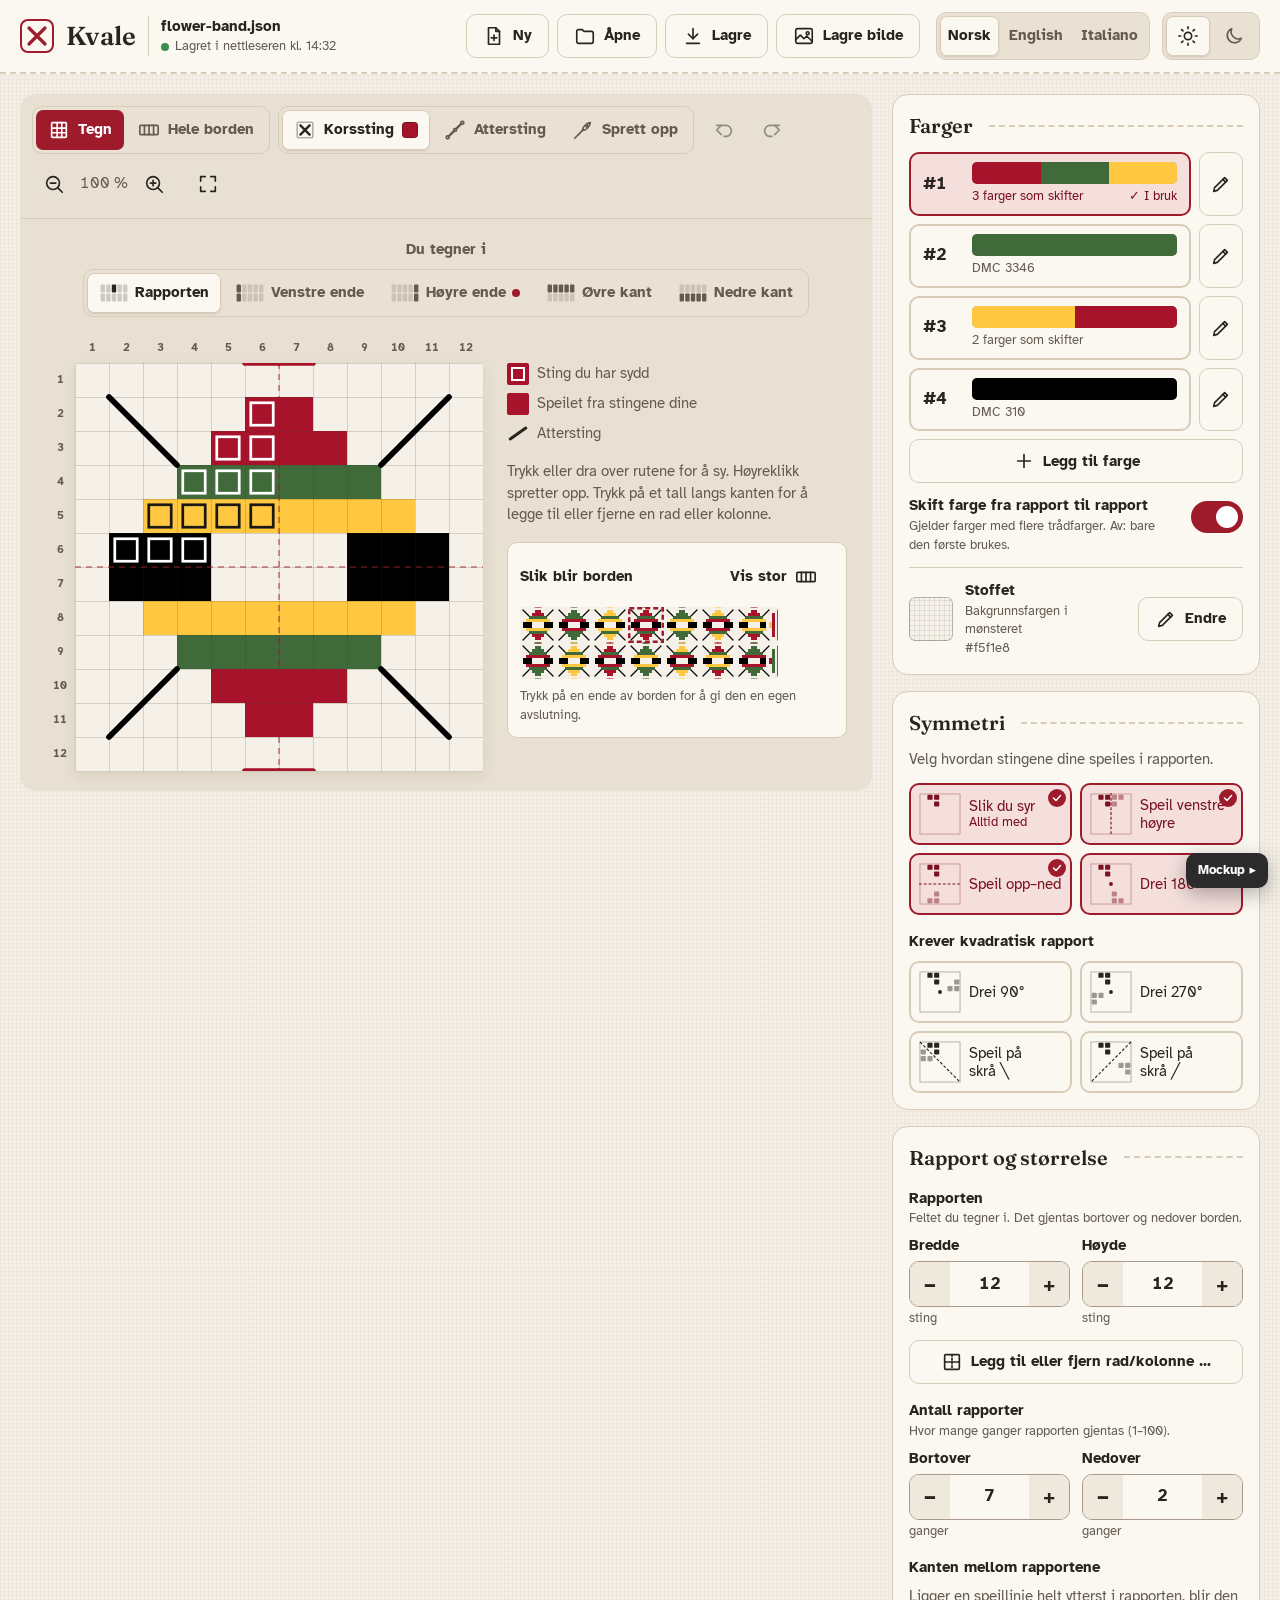
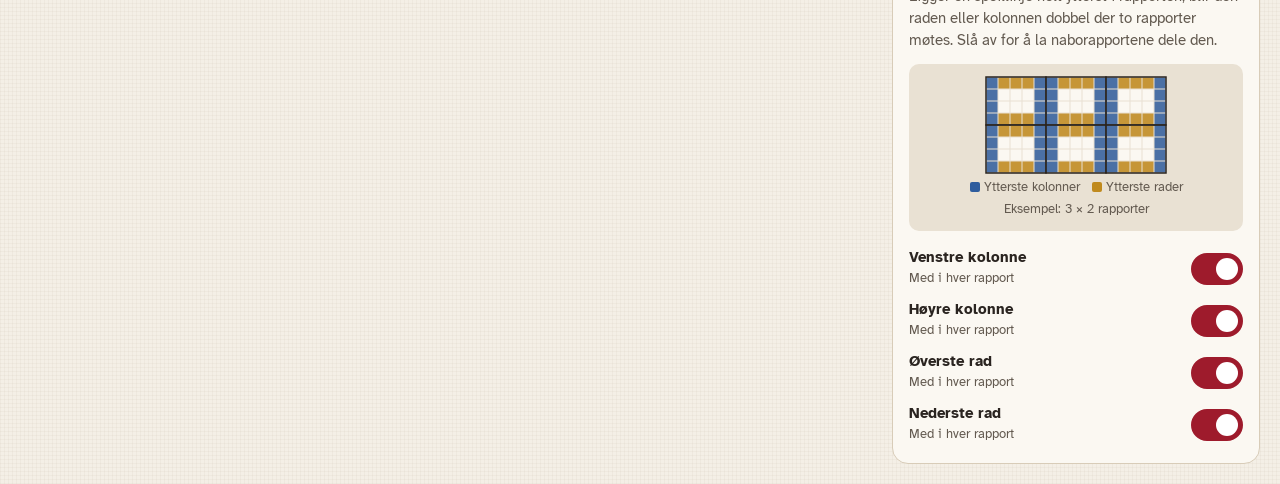
==== commit 62ec04e8: "Design end pieces, backstitch, DMC picker and row/column dialog in the mockup Bring the chunk 3 mock" ====
--- a/docs/design/mockup.html
+++ b/docs/design/mockup.html
@@ -439,6 +439,109 @@
   .switch::after { transition: none; }
 }
 
+/* ---------- Edit view: "drawing in" bar and end pieces ---------- */
+.edit-view { width: 100%; display: flex; flex-direction: column; align-items: center; gap: var(--space-4); }
+.targetbar { width: 100%; display: flex; flex-wrap: wrap; align-items: center; justify-content: center; gap: var(--space-2) var(--space-3); }
+.targetbar .tlabel { font-size: var(--text-sm); font-weight: 700; color: var(--text-muted); }
+.targetseg button { position: relative; gap: 6px; }
+.targetseg svg.ticon { width: 30px; height: 20px; flex: none; }
+.targetseg .changed { width: 8px; height: 8px; border-radius: 50%; background: var(--accent); flex: none; }
+
+.endpanel {
+  width: 100%; max-width: 1000px; display: flex; flex-wrap: wrap; align-items: center; gap: var(--space-3) var(--space-5);
+  padding: var(--space-3) var(--space-4); background: var(--surface);
+  border: 2px dashed var(--accent); border-radius: var(--radius-md);
+}
+.endpanel .who { flex: 1 1 320px; min-width: 0; display: flex; gap: var(--space-3); align-items: flex-start; }
+.endpanel .who svg { width: 46px; height: 30px; flex: none; margin-top: 4px; }
+.endpanel h3 { margin: 0; font-family: var(--font-display); font-weight: 600; font-size: var(--text-lg); line-height: 1.2; }
+.endpanel p { margin: 2px 0 0; font-size: var(--text-sm); color: var(--text-muted); }
+.endpanel .endsummary { font-size: var(--text-xs); margin-top: 4px; color: var(--text); }
+.endpanel .ext { display: flex; flex-direction: column; gap: 2px; }
+.endpanel .ext label { font-size: var(--text-sm); font-weight: 700; }
+.endpanel .ext .stepper { width: 150px; }
+.endpanel .ext small { font-size: var(--text-xs); color: var(--text-muted); }
+.endpanel .actions { display: flex; gap: var(--space-2); flex-wrap: wrap; }
+.btn.danger-text { color: var(--accent); }
+
+/* legend keys */
+.legend .key { width: 22px; height: 22px; border-radius: 2px; background: #a7132b; position: relative; flex: none; }
+.legend .k-seed::after, .legend .k-added::after { content: ""; position: absolute; inset: 4px; border: 2px solid #fff; }
+.legend .k-back { background: transparent; }
+.legend .k-back::after { content: ""; position: absolute; left: 0; right: 0; top: 9px; height: 3px; border-radius: 2px; background: var(--text); transform: rotate(-35deg); }
+.legend .k-removed { background: #f5f1e8; box-shadow: inset 0 0 0 1px var(--swatch-ring); }
+.legend .k-removed::before, .legend .k-removed::after { content: ""; position: absolute; left: 3px; right: 3px; top: 10px; height: 2px; background: #b3261e; transform: rotate(45deg); }
+.legend .k-removed::after { transform: rotate(-45deg); }
+.legend .k-extra { background: #e6e3e2; box-shadow: inset 0 0 0 2px rgba(47, 93, 158, .55); }
+.legend .k-nb { opacity: .35; }
+
+.miniband canvas { cursor: pointer; }
+.miniband .hint { text-align: left; font-size: var(--text-xs); }
+
+/* ruler in end-piece mode: labels only */
+.ruler button:disabled { cursor: default; }
+.ruler button:disabled:hover { background: transparent; color: var(--text-muted); }
+.ruler button:disabled:hover::after { content: none; }
+.ruler button.extra { color: var(--focus); }
+
+.popover .note { margin: var(--space-1) var(--space-2) var(--space-2); font-size: var(--text-xs); color: var(--text-muted); }
+.popover .btn.more { color: var(--text-muted); font-size: var(--text-sm); }
+.popover hr { border: 0; border-top: 1px solid var(--border); margin: var(--space-1) 0; }
+
+/* ---------- Toast ---------- */
+.toast {
+  position: fixed; left: 50%; bottom: 20px; transform: translateX(-50%); z-index: 70;
+  display: flex; align-items: center; gap: var(--space-3); max-width: calc(100vw - 32px);
+  padding: 6px 6px 6px var(--space-4); border-radius: var(--radius-md);
+  background: var(--text); color: var(--bg); box-shadow: var(--shadow); font-size: var(--text-sm);
+}
+.toast .btn { min-height: 38px; background: transparent; color: inherit; border-color: transparent; text-decoration: underline; }
+.toast .btn:hover { background: rgba(127, 127, 127, .25); }
+
+/* ---------- Dialog extras ---------- */
+.dlg footer .left { margin-right: auto; }
+.dlg .content:focus { outline: none; }
+.dlg .row-btns { display: flex; flex-wrap: wrap; gap: var(--space-2); margin-top: var(--space-2); }
+.thread { position: relative; }
+.searchbox {
+  width: 100%; min-height: var(--hit); padding: 0 var(--space-3);
+  border: 1px solid var(--border-strong); border-radius: var(--radius-md); background: var(--surface);
+}
+.chips { display: flex; flex-wrap: wrap; gap: 6px; }
+.chipbtn {
+  display: inline-flex; align-items: center; gap: 6px; min-height: 36px; padding: 0 var(--space-3);
+  border: 1px solid var(--border); border-radius: var(--radius-pill); background: var(--surface); font-size: var(--text-sm);
+}
+.chipbtn:hover { border-color: var(--border-strong); }
+.chipbtn[aria-pressed="true"] { background: var(--accent); border-color: var(--accent); color: var(--accent-text); }
+.chipbtn i { width: 12px; height: 12px; border-radius: 50%; box-shadow: inset 0 0 0 1px var(--swatch-ring); }
+.dmc-list { max-height: min(42vh, 360px); overflow: auto; border: 1px solid var(--border); border-radius: var(--radius-md); background: var(--surface); }
+.dmc-row {
+  display: flex; align-items: center; gap: var(--space-3); width: 100%; min-height: var(--hit);
+  padding: 4px var(--space-3); border: 0; border-bottom: 1px solid var(--surface-2); background: transparent; text-align: left; font-size: var(--text-sm);
+}
+.dmc-row:hover { background: var(--surface-2); }
+.dmc-row[aria-pressed="true"] { background: var(--accent-soft); color: var(--accent-soft-text); }
+.dmc-sw { width: 34px; height: 30px; border-radius: 5px; box-shadow: inset 0 0 0 1px var(--swatch-ring); flex: none; }
+.dmc-num { font-weight: 700; width: 4.2em; flex: none; font-variant-numeric: tabular-nums; }
+.dmc-empty { padding: var(--space-4); color: var(--text-muted); font-size: var(--text-sm); text-align: center; }
+.dmc-detail { display: flex; align-items: center; gap: var(--space-3); min-height: 48px; font-size: var(--text-sm); }
+.dmc-big { width: 72px; height: 48px; border-radius: var(--radius-sm); box-shadow: inset 0 0 0 1px var(--swatch-ring); flex: none; background: var(--surface-sunken); }
+.dmc-meta { display: flex; justify-content: space-between; gap: var(--space-2); font-size: var(--text-xs); color: var(--text-muted); }
+
+.optgrid { display: grid; grid-template-columns: 1fr 1fr; gap: 6px; }
+.opt {
+  min-height: var(--hit); padding: var(--space-2) var(--space-3); text-align: left;
+  border: 2px solid var(--border); border-radius: var(--radius-md); background: var(--surface); font-size: var(--text-sm);
+}
+.opt:hover { border-color: var(--border-strong); }
+.opt[aria-pressed="true"] { border-color: var(--accent); background: var(--accent-soft); color: var(--accent-soft-text); font-weight: 700; }
+.lines-preview { display: flex; justify-content: center; padding: var(--space-3); background: var(--surface-sunken); border-radius: var(--radius-md); }
+.lines-preview svg { max-width: 100%; height: auto; }
+.effect { margin: 0; font-size: var(--text-sm); }
+.effect.warn { color: var(--notice-text); background: var(--notice-bg); border: 1px solid var(--notice-border); border-radius: var(--radius-md); padding: var(--space-2) var(--space-3); }
+.effect small { display: block; color: var(--text-muted); font-size: var(--text-xs); margin-top: 2px; }
+
 /* ---------- Mockup-only controls (not part of the design) ---------- */
 .mock {
   position: fixed; right: 12px; bottom: 12px; z-index: 60; font-size: var(--text-xs);
@@ -454,7 +557,6 @@
 @media (max-width: 1500px) { .fit-label { display: none; } }
 .lang-short { display: none; }
 @media (max-width: 1180px) {
-  /* keep file labels (plain words beat icons); shorten the language names instead */
   .lang-long { display: none; }
   .lang-short { display: inline; }
   .file-actions .btn { padding: 0 var(--space-3); }
@@ -472,13 +574,22 @@
   .topbar { padding: var(--space-3); gap: var(--space-3); }
   .brand { width: 100%; }
   .file-actions { flex: 1; display: grid; grid-template-columns: repeat(4, 1fr); }
-  .file-actions .btn { width: auto; flex-direction: column; gap: 0; min-height: 52px; font-size: var(--text-xs); }
-  .file-actions .btn span { display: inline; }
+  .file-actions .btn { width: auto; flex-direction: column; gap: 0; min-height: 52px; font-size: var(--text-xs); white-space: normal; text-align: center; line-height: 1.15; }
   .prefs { width: 100%; justify-content: space-between; }
   .stage-toolbar { gap: var(--space-2); }
   .stage-toolbar .spacer { display: none; }
-  .stage-toolbar > .seg:first-child { width: 100%; }
-  .stage-toolbar > .seg:first-child button { flex: 1; }
+  .stage-toolbar > .seg { width: 100%; }
+  .stage-toolbar > .seg button { flex: 1; padding: 0 var(--space-1); }
+  #toolSeg button { flex-direction: column; gap: 0; min-height: 52px; font-size: var(--text-xs); }
+  #toolSeg .chip { position: absolute; top: 6px; right: 6px; width: 12px; height: 12px; }
+  #toolSeg button { position: relative; }
+  .targetbar .tlabel { width: 100%; text-align: center; }
+  .targetseg { width: 100%; display: grid; grid-template-columns: repeat(5, 1fr); }
+  .targetseg button { flex-direction: column; gap: 2px; padding: 4px 2px; min-height: 58px; font-size: 0.75rem; white-space: normal; line-height: 1.1; text-align: center; }
+  .targetseg .changed { position: absolute; top: 5px; right: 5px; }
+  .endpanel { padding: var(--space-3); }
+  .endpanel .actions { width: 100%; }
+  .endpanel .actions .btn { flex: 1; }
   .stage-body { padding: var(--space-3); }
   .editor { --ruler: 24px; }
   .panel { display: flex; }
@@ -487,6 +598,9 @@
   .sym-grid { grid-template-columns: 1fr 1fr; }
   .sym svg { width: 34px; height: 34px; }
   .dlg header, .dlg .content, .dlg footer { padding-left: var(--space-4); padding-right: var(--space-4); }
+  .dlg footer { flex-wrap: wrap; }
+  .dlg footer .left { width: 100%; }
+  .toast { bottom: 64px; }
 }
 </style>
 </head>
@@ -503,7 +617,9 @@
   <symbol id="i-minus" viewBox="0 0 24 24"><circle cx="11" cy="11" r="7"/><path d="M8 11h6M16.5 16.5L21 21"/></symbol>
   <symbol id="i-plus" viewBox="0 0 24 24"><circle cx="11" cy="11" r="7"/><path d="M8 11h6M11 8v6M16.5 16.5L21 21"/></symbol>
   <symbol id="i-fit" viewBox="0 0 24 24"><path d="M4 9V4h5M20 9V4h-5M4 15v5h5M20 15v5h-5"/></symbol>
-  <symbol id="i-needle" viewBox="0 0 24 24"><path d="M4 20L18 6"/><ellipse cx="19" cy="5" rx="1.6" ry="2.6" transform="rotate(45 19 5)"/><path d="M4 20c3-1 4 1 7 0s3-3 6-2"/></symbol>
+  <symbol id="i-cross" viewBox="0 0 24 24"><rect x="3.5" y="3.5" width="17" height="17" rx="1.5" stroke-opacity=".35"/><path d="M7 7l10 10M17 7L7 17" stroke-width="2.6"/></symbol>
+  <symbol id="i-back" viewBox="0 0 24 24"><circle cx="4" cy="20" r="1.6"/><circle cx="12" cy="12" r="1.6"/><circle cx="20" cy="4" r="1.6"/><path d="M5.2 18.8l5.6-5.6M13.2 10.8l5.6-5.6" stroke-width="2.6"/></symbol>
+  <symbol id="i-unpick" viewBox="0 0 24 24"><path d="M3 21l8.5-8.5"/><path d="M11.5 12.5c.3-3.8 3.4-7.6 8.5-8.5-.9 5.1-4.7 8.2-8.5 8.5z"/><circle cx="16.3" cy="7.7" r="1.1"/></symbol>
   <symbol id="i-eraser" viewBox="0 0 24 24"><path d="M15 4l5 5-9 9H6l-3-3z"/><path d="M9 10l5 5M11 20h9"/></symbol>
   <symbol id="i-pencil" viewBox="0 0 24 24"><path d="M4 20l1-4L16 5l3 3L8 19z"/><path d="M14 7l3 3"/></symbol>
   <symbol id="i-add" viewBox="0 0 24 24"><path d="M12 5v14M5 12h14"/></symbol>
@@ -515,6 +631,9 @@
   <symbol id="i-grid" viewBox="0 0 24 24"><rect x="4" y="4" width="16" height="16" rx="1"/><path d="M4 10h16M4 15h16M10 4v16M15 4v16"/></symbol>
   <symbol id="i-band" viewBox="0 0 24 24"><rect x="2" y="7" width="20" height="10" rx="1"/><path d="M7 7v10M12 7v10M17 7v10"/></symbol>
   <symbol id="i-trash" viewBox="0 0 24 24"><path d="M5 7h14M10 7V4h4v3M7 7l1 13h8l1-13"/></symbol>
+  <symbol id="i-reset" viewBox="0 0 24 24"><path d="M4 12a8 8 0 1 0 2.4-5.7"/><path d="M4 4v4h4"/></symbol>
+  <symbol id="i-rows" viewBox="0 0 24 24"><rect x="4" y="4" width="16" height="16" rx="1"/><path d="M4 12h16"/><path d="M12 4v16" stroke-dasharray="2 2"/></symbol>
+  <symbol id="i-search" viewBox="0 0 24 24"><circle cx="11" cy="11" r="6.5"/><path d="M16 16l5 5"/></symbol>
 </svg>
 
 <!-- ============ LOADING STATE ============ -->
@@ -525,10 +644,10 @@
       <span class="wordmark">Kvale</span>
     </div>
     <svg class="stitch-row" viewBox="0 0 260 30" aria-hidden="true" fill="none" stroke="currentColor" stroke-width="3" stroke-linecap="round"></svg>
-    <h1 data-i18n="loading.title">Gjør klar Kvale …</h1>
+    <h1 data-i18n="loading.title"></h1>
     <div class="thread-bar" aria-hidden="true"></div>
-    <p data-i18n="loading.body">Første gang kan det ta noen sekunder. Neste gang går det raskere.</p>
-    <p data-i18n="loading.restore">Mønsteret du jobbet med sist, åpnes når alt er klart.</p>
+    <p data-i18n="loading.body"></p>
+    <p data-i18n="loading.restore"></p>
   </div>
 </div>
 
@@ -540,15 +659,15 @@
       <span class="wordmark">Kvale</span>
       <div class="docinfo">
         <span class="docname">flower-band.json</span>
-        <span class="autosave" data-i18n-title="autosave.hint" title=""><span class="dot" aria-hidden="true"></span><span data-i18n="autosave.saved">Lagret i nettleseren kl. 14:32</span></span>
+        <span class="autosave" data-i18n-title="autosave.hint" title=""><span class="dot" aria-hidden="true"></span><span data-i18n="autosave.saved"></span></span>
       </div>
     </div>
 
-    <nav class="file-actions" aria-label="File">
-      <button class="btn" data-i18n-title="file.new.hint"><svg class="icon"><use href="#i-new"/></svg><span data-i18n="file.new">Ny</span></button>
-      <button class="btn" data-i18n-title="file.open.hint"><svg class="icon"><use href="#i-open"/></svg><span data-i18n="file.open">Åpne</span></button>
-      <button class="btn" data-i18n-title="file.save.hint"><svg class="icon"><use href="#i-save"/></svg><span data-i18n="file.save">Lagre</span></button>
-      <button class="btn" data-i18n-title="file.export.hint"><svg class="icon"><use href="#i-image"/></svg><span data-i18n="file.export">Lagre bilde</span></button>
+    <nav class="file-actions" data-i18n-aria="file.label">
+      <button class="btn" data-i18n-title="file.new.hint"><svg class="icon"><use href="#i-new"/></svg><span data-i18n="file.new"></span></button>
+      <button class="btn" data-i18n-title="file.open.hint"><svg class="icon"><use href="#i-open"/></svg><span data-i18n="file.open"></span></button>
+      <button class="btn" data-i18n-title="file.save.hint"><svg class="icon"><use href="#i-save"/></svg><span data-i18n="file.save"></span></button>
+      <button class="btn" data-i18n-title="file.export.hint"><svg class="icon"><use href="#i-image"/></svg><span data-i18n="file.export"></span></button>
     </nav>
 
     <div class="prefs">
@@ -566,15 +685,16 @@
 
   <main class="workspace">
     <!-- ===== Stage: the pattern is the hero ===== -->
-    <section class="stage" aria-label="Pattern">
+    <section class="stage" aria-label="Kvale">
       <div class="stage-toolbar">
-        <div class="seg accent" role="group" id="modeSeg">
-          <button data-mode="edit" aria-pressed="true"><svg class="icon"><use href="#i-grid"/></svg><span data-i18n="mode.edit">Tegn</span></button>
-          <button data-mode="preview" aria-pressed="false"><svg class="icon"><use href="#i-band"/></svg><span data-i18n="mode.preview">Se gjentakelsene</span></button>
+        <div class="seg accent" role="group" id="modeSeg" data-i18n-aria="mode.label">
+          <button data-mode="edit" aria-pressed="true"><svg class="icon"><use href="#i-grid"/></svg><span data-i18n="mode.edit"></span></button>
+          <button data-mode="preview" aria-pressed="false"><svg class="icon"><use href="#i-band"/></svg><span data-i18n="mode.preview"></span></button>
         </div>
         <div class="seg" role="group" id="toolSeg" data-i18n-aria="tool.label">
-          <button data-tool="paint" aria-pressed="true" data-i18n-title="tool.paint.hint"><svg class="icon"><use href="#i-needle"/></svg><span data-i18n="tool.paint">Sy</span><i class="chip" id="activeChip"></i></button>
-          <button data-tool="erase" aria-pressed="false" data-i18n-title="tool.erase.hint"><svg class="icon"><use href="#i-eraser"/></svg><span data-i18n="tool.erase">Visk ut</span></button>
+          <button data-tool="cross" aria-pressed="true" data-i18n-title="tool.cross.hint"><svg class="icon"><use href="#i-cross"/></svg><span data-i18n="tool.cross"></span><i class="chip" data-chip></i></button>
+          <button data-tool="back" aria-pressed="false" data-i18n-title="tool.back.hint"><svg class="icon"><use href="#i-back"/></svg><span data-i18n="tool.back"></span></button>
+          <button data-tool="unpick" aria-pressed="false" data-i18n-title="tool.unpick.hint"><svg class="icon"><use href="#i-unpick"/></svg><span data-i18n="tool.unpick"></span></button>
         </div>
         <div class="toolgroup">
           <button class="btn ghost icon-only" id="undoBtn" data-i18n-title="history.undo" data-i18n-aria="history.undo"><svg class="icon"><use href="#i-undo"/></svg></button>
@@ -585,46 +705,76 @@
           <button class="btn ghost icon-only" id="zoomOut" data-i18n-title="zoom.out" data-i18n-aria="zoom.out"><svg class="icon"><use href="#i-minus"/></svg></button>
           <span class="zoom-label" id="zoomLabel">100 %</span>
           <button class="btn ghost icon-only" id="zoomIn" data-i18n-title="zoom.in" data-i18n-aria="zoom.in"><svg class="icon"><use href="#i-plus"/></svg></button>
-          <button class="btn ghost" id="zoomFit" data-i18n-title="zoom.fit.hint"><svg class="icon"><use href="#i-fit"/></svg><span class="fit-label" data-i18n="zoom.fit">Tilpass</span></button>
+          <button class="btn ghost" id="zoomFit" data-i18n-title="zoom.fit.hint"><svg class="icon"><use href="#i-fit"/></svg><span class="fit-label" data-i18n="zoom.fit"></span></button>
         </div>
       </div>
 
       <div class="stage-body" id="stageBody">
         <!-- Edit view -->
-        <div id="editView" class="edit-layout">
-          <div class="editor" id="editor">
-            <div class="corner"></div>
-            <div class="ruler ruler-top" id="rulerTop"></div>
-            <div class="ruler ruler-left" id="rulerLeft"></div>
-            <canvas class="cloth" id="editCanvas"></canvas>
-            <div class="popover" id="edgePop" hidden role="dialog">
-              <h3><span id="edgePopTitle">Kolonne 6</span>
-                <button class="btn close" id="edgePopClose" data-i18n-aria="edge.close" data-i18n-title="edge.close"><svg class="icon"><use href="#i-x"/></svg></button></h3>
-              <button class="btn" id="edgeBefore"><svg class="icon"><use href="#i-add"/></svg><span></span></button>
-              <button class="btn" id="edgeAfter"><svg class="icon"><use href="#i-add"/></svg><span></span></button>
-              <button class="btn danger" id="edgeRemove"><svg class="icon"><use href="#i-trash"/></svg><span></span></button>
+        <div id="editView" class="edit-view">
+          <!-- What am I drawing in: the repeat, or one of the four end pieces -->
+          <div class="targetbar">
+            <span class="tlabel" id="targetLabel" data-i18n="target.label"></span>
+            <div class="seg targetseg" role="group" id="targetSeg" aria-labelledby="targetLabel"></div>
+          </div>
+
+          <!-- Shown only while an end piece is being edited -->
+          <section class="endpanel" id="endPanel" hidden aria-live="polite">
+            <div class="who">
+              <svg id="endIcon" aria-hidden="true"></svg>
+              <div>
+                <h3 id="endTitle"></h3>
+                <p><span id="endWhere"></span> <span data-i18n="end.explain"></span></p>
+                <p class="endsummary" id="endSummary"></p>
+              </div>
             </div>
-          </div>
-          <div class="edit-side">
-          <div class="legend">
-            <span><i class="key seed"></i><span data-i18n="legend.seed">Sting du har satt</span></span>
-            <span><i class="key"></i><span data-i18n="legend.copy">Kopier fra symmetrien</span></span>
-          </div>
-          <p class="hint" id="editHint"><span data-i18n="canvas.hint.edit">Trykk i rutene for å sy. Høyreklikk visker ut.</span> <span data-i18n="canvas.hint.edges">Trykk på et tall i kanten for å legge til eller fjerne rader og kolonner.</span></p>
-          <section class="miniband">
-            <header>
-              <h3 data-i18n="band.mini.title">Slik blir bordet</h3>
-              <button class="btn ghost" id="miniOpen"><span data-i18n="band.mini.open">Vis stort</span><svg class="icon"><use href="#i-band"/></svg></button>
-            </header>
-            <canvas id="miniCanvas"></canvas>
+            <div class="ext">
+              <label for="endExt" id="endExtLabel"></label>
+              <div class="stepper"><button data-estep="-1" data-i18n-aria="step.less">−</button><input id="endExt" type="number" min="0" max="50" value="0" inputmode="numeric"><button data-estep="1" data-i18n-aria="step.more">+</button></div>
+              <small data-i18n="end.extra.hint"></small>
+            </div>
+            <div class="actions">
+              <button class="btn danger-text" id="endReset" data-i18n-title="end.reset.hint"><svg class="icon"><use href="#i-reset"/></svg><span data-i18n="end.reset"></span></button>
+              <button class="btn primary" id="endDone" data-i18n-title="end.done.hint"><svg class="icon"><use href="#i-check"/></svg><span data-i18n="end.done"></span></button>
+            </div>
           </section>
+
+          <div class="edit-layout" id="editLayout">
+            <div class="editor" id="editor">
+              <div class="corner"></div>
+              <div class="ruler ruler-top" id="rulerTop"></div>
+              <div class="ruler ruler-left" id="rulerLeft"></div>
+              <canvas class="cloth" id="editCanvas"></canvas>
+              <div class="popover" id="edgePop" hidden role="dialog">
+                <h3><span id="edgePopTitle"></span>
+                  <button class="btn close" id="edgePopClose" data-i18n-aria="edge.close" data-i18n-title="edge.close"><svg class="icon"><use href="#i-x"/></svg></button></h3>
+                <button class="btn" id="edgeBefore"><svg class="icon"><use href="#i-add"/></svg><span></span></button>
+                <button class="btn" id="edgeAfter"><svg class="icon"><use href="#i-add"/></svg><span></span></button>
+                <button class="btn danger" id="edgeRemove"><svg class="icon"><use href="#i-trash"/></svg><span></span></button>
+                <p class="note" id="edgeNote" hidden></p>
+                <hr>
+                <button class="btn more" id="edgeMore"><svg class="icon"><use href="#i-rows"/></svg><span data-i18n="edge.more"></span></button>
+              </div>
+            </div>
+            <div class="edit-side">
+              <div class="legend" id="legend"></div>
+              <p class="hint" id="editHint"></p>
+              <section class="miniband">
+                <header>
+                  <h3 data-i18n="band.mini.title"></h3>
+                  <button class="btn ghost" id="miniOpen"><span data-i18n="band.mini.open"></span><svg class="icon"><use href="#i-band"/></svg></button>
+                </header>
+                <canvas id="miniCanvas"></canvas>
+                <p class="hint" data-i18n="band.mini.hint"></p>
+              </section>
+            </div>
           </div>
         </div>
         <!-- Preview view -->
         <div id="previewView" hidden style="width:100%;display:flex;flex-direction:column;align-items:center;gap:12px">
           <div class="preview-wrap"><canvas id="previewCanvas"></canvas></div>
           <p class="caption" id="previewCaption"></p>
-          <p class="hint" data-i18n="preview.hint">Her kan du bare se. Gå tilbake til «Tegn» for å endre mønsteret.</p>
+          <p class="hint" data-i18n="preview.hint"></p>
         </div>
       </div>
     </section>
@@ -633,20 +783,20 @@
     <aside class="panel">
       <!-- Colours -->
       <section class="card" aria-labelledby="hColours">
-        <h2 id="hColours" data-i18n="panel.colours">Farger</h2>
+        <h2 id="hColours" data-i18n="panel.colours"></h2>
         <div class="slots" id="slots"></div>
         <div class="row" style="margin-top:8px">
-          <button class="btn" id="addColour" style="flex:1"><svg class="icon"><use href="#i-add"/></svg><span data-i18n="colours.add">Legg til farge</span></button>
+          <button class="btn" id="addColour" style="flex:1"><svg class="icon"><use href="#i-add"/></svg><span data-i18n="colours.add"></span></button>
         </div>
         <div class="toggle-row">
-          <div class="text"><strong data-i18n="colours.useSeq">Bruk fargesekvens</strong><span data-i18n="colours.useSeq.hint">På: fargene skifter for hver gjentakelse. Av: bare den første fargen brukes.</span></div>
+          <div class="text"><strong data-i18n="colours.useSeq"></strong><span data-i18n="colours.useSeq.hint"></span></div>
           <div class="switch-wrap"><button class="switch" role="switch" id="useSeq" aria-checked="true" data-i18n-aria="colours.useSeq"></button></div>
         </div>
         <div class="bg-row">
           <div class="bg-swatch" id="bgSwatch"></div>
-          <div class="text"><strong data-i18n="colours.background">Stoffet (bakgrunn)</strong><span id="bgHex">#f5f1e8</span></div>
+          <div class="text"><strong data-i18n="colours.background"></strong><span data-i18n="colours.background.hint"></span><span id="bgHex"></span></div>
           <label class="btn">
-            <svg class="icon"><use href="#i-pencil"/></svg><span data-i18n="colours.change">Endre</span>
+            <svg class="icon"><use href="#i-pencil"/></svg><span data-i18n="colours.change"></span>
             <input type="color" class="visually-hidden-input" id="bgInput" value="#f5f1e8">
           </label>
         </div>
@@ -654,10 +804,10 @@
 
       <!-- Symmetry -->
       <section class="card" aria-labelledby="hSym">
-        <h2 id="hSym" data-i18n="panel.symmetry">Symmetri</h2>
-        <p class="intro" data-i18n="symmetry.intro">Velg hvordan stingene dine kopieres inne i mønsterruten.</p>
+        <h2 id="hSym" data-i18n="panel.symmetry"></h2>
+        <p class="intro" data-i18n="symmetry.intro"></p>
         <div class="sym-grid" id="symA"></div>
-        <p class="subhead"><span data-i18n="symmetry.squareGroup">Bare for kvadratisk rute</span></p>
+        <p class="subhead"><span data-i18n="symmetry.squareGroup"></span></p>
         <div class="notice" id="squareNotice" hidden>
           <svg class="icon"><use href="#i-info"/></svg>
           <div><span id="squareNoticeText"></span><br><button class="btn" id="makeSquare"></button></div>
@@ -665,38 +815,39 @@
         <div class="sym-grid" id="symB"></div>
       </section>
 
-      <!-- Grid -->
+      <!-- Repeat and size -->
       <section class="card" aria-labelledby="hGrid">
-        <h2 id="hGrid" data-i18n="panel.grid">Rute og gjentakelser</h2>
-        <p class="subhead"><span data-i18n="grid.unit">Mønsterruten</span><small data-i18n="grid.unit.hint">Den lille ruten du tegner i, som gjentas.</small></p>
+        <h2 id="hGrid" data-i18n="panel.grid"></h2>
+        <p class="subhead"><span data-i18n="grid.unit"></span><small data-i18n="grid.unit.hint"></small></p>
         <div class="fieldgrid">
-          <div class="field"><label for="fW" data-i18n="grid.width">Bredde</label>
+          <div class="field"><label for="fW" data-i18n="grid.width"></label>
             <div class="stepper"><button data-step="fW:-1" data-i18n-aria="step.less">−</button><input id="fW" type="number" min="1" max="100" value="12" inputmode="numeric"><button data-step="fW:1" data-i18n-aria="step.more">+</button></div>
-            <div class="unit" data-i18n="grid.cells">ruter</div></div>
-          <div class="field"><label for="fH" data-i18n="grid.height">Høyde</label>
+            <div class="unit" data-i18n="grid.cells"></div></div>
+          <div class="field"><label for="fH" data-i18n="grid.height"></label>
             <div class="stepper"><button data-step="fH:-1" data-i18n-aria="step.less">−</button><input id="fH" type="number" min="1" max="100" value="12" inputmode="numeric"><button data-step="fH:1" data-i18n-aria="step.more">+</button></div>
-            <div class="unit" data-i18n="grid.cells">ruter</div></div>
+            <div class="unit" data-i18n="grid.cells"></div></div>
         </div>
-        <p class="subhead"><span data-i18n="grid.repeats">Gjentakelser</span><small data-i18n="grid.repeats.hint">Hvor mange ganger ruten gjentas i bordet (1–100).</small></p>
+        <button class="btn" id="openLines" style="width:100%;margin-top:12px"><svg class="icon"><use href="#i-rows"/></svg><span data-i18n="grid.lines"></span></button>
+        <p class="subhead"><span data-i18n="grid.repeats"></span><small data-i18n="grid.repeats.hint"></small></p>
         <div class="fieldgrid">
-          <div class="field"><label for="fRX" data-i18n="grid.across">Bortover</label>
+          <div class="field"><label for="fRX" data-i18n="grid.across"></label>
             <div class="stepper"><button data-step="fRX:-1" data-i18n-aria="step.less">−</button><input id="fRX" type="number" min="1" max="100" value="7" inputmode="numeric"><button data-step="fRX:1" data-i18n-aria="step.more">+</button></div>
-            <div class="unit" data-i18n="grid.times">ganger</div></div>
-          <div class="field"><label for="fRY" data-i18n="grid.down">Nedover</label>
+            <div class="unit" data-i18n="grid.times"></div></div>
+          <div class="field"><label for="fRY" data-i18n="grid.down"></label>
             <div class="stepper"><button data-step="fRY:-1" data-i18n-aria="step.less">−</button><input id="fRY" type="number" min="1" max="100" value="2" inputmode="numeric"><button data-step="fRY:1" data-i18n-aria="step.more">+</button></div>
-            <div class="unit" data-i18n="grid.times">ganger</div></div>
+            <div class="unit" data-i18n="grid.times"></div></div>
         </div>
 
         <div class="edges">
-          <p class="subhead"><span data-i18n="edges.title">Der rutene møtes</span></p>
-          <p class="edges-explain" data-i18n="edges.explain">Ligger en speillinje helt i kanten av ruten, blir kanten dobbel der to ruter møtes. Slå av kanten for å la naboene dele den – da sys den bare ytterst i bordet.</p>
+          <p class="subhead"><span data-i18n="edges.title"></span></p>
+          <p class="edges-explain" data-i18n="edges.explain"></p>
           <div class="edges-diagram">
             <svg id="edgeSvg" aria-hidden="true"></svg>
             <div class="diagram-key">
-              <span><i style="background:#2f5d9e"></i><span data-i18n="edges.key.cols">Venstre/høyre kolonne</span></span>
-              <span><i style="background:#c08a1e"></i><span data-i18n="edges.key.rows">Øverste/nederste rad</span></span>
+              <span><i style="background:#2f5d9e"></i><span data-i18n="edges.key.cols"></span></span>
+              <span><i style="background:#c08a1e"></i><span data-i18n="edges.key.rows"></span></span>
             </div>
-            <span class="caption" data-i18n="edges.diagramCaption">Eksempel: 3 × 2 ruter</span>
+            <span class="caption" data-i18n="edges.diagramCaption"></span>
           </div>
           <div class="edge-list" id="edgeList"></div>
         </div>
@@ -705,321 +856,860 @@
   </main>
 </div>
 
-<!-- ============ SEQUENCE DIALOG ============ -->
+<!-- ============ TOAST (status + undo) ============ -->
+<div class="toast" id="toast" role="status" aria-live="polite" hidden><span id="toastMsg"></span><button class="btn" id="toastUndo" data-i18n="toast.undo"></button></div>
+
+<!-- ============ COLOUR (SEQUENCE) DIALOG ============ -->
 <dialog id="seqDialog" aria-labelledby="dlgTitle">
   <form method="dialog" class="dlg">
     <header>
-      <h2 id="dlgTitle">Farge 1</h2>
-      <p data-i18n="dialog.intro">En farge kan være én tråd, eller en rekke farger som skifter for hver gjentakelse.</p>
+      <h2 id="dlgTitle"></h2>
+      <p data-i18n="dialog.intro"></p>
     </header>
     <div class="content">
       <div class="bigbar" id="dlgBar"></div>
       <div>
-        <p class="label"><label for="dlgCount" data-i18n="dialog.count">Antall farger</label> <span class="caption">(1–24)</span></p>
+        <p class="label"><label for="dlgCount" data-i18n="dialog.count"></label> <span class="caption">(1–24)</span></p>
         <div class="stepper"><button type="button" data-dstep="-1" data-i18n-aria="step.less">−</button><input id="dlgCount" type="number" min="1" max="24" value="3" inputmode="numeric"><button type="button" data-dstep="1" data-i18n-aria="step.more">+</button></div>
       </div>
       <div>
-        <p class="label" data-i18n="dialog.parts">Trykk på en del for å velge fargen</p>
+        <p class="label" data-i18n="dialog.parts"></p>
         <div class="parts" id="dlgParts"></div>
       </div>
       <div>
-        <p class="label" id="dlgPickLabel">Farge for del 1</p>
+        <p class="label" id="dlgPickLabel"></p>
         <div class="threads" id="dlgThreads"></div>
-        <label class="btn" style="margin-top:8px">
-          <span class="chip" id="dlgCustomChip"></span><span data-i18n="dialog.custom">Egen farge …</span>
-          <input type="color" class="visually-hidden-input" id="dlgCustom">
-        </label>
+        <div class="row-btns">
+          <button type="button" class="btn" id="dlgDmc"><svg class="icon"><use href="#i-search"/></svg><span data-i18n="dialog.dmc"></span></button>
+          <label class="btn">
+            <span class="chip" id="dlgCustomChip"></span><span data-i18n="dialog.custom"></span>
+            <input type="color" class="visually-hidden-input" id="dlgCustom">
+          </label>
+        </div>
       </div>
       <div>
-        <p class="label" data-i18n="dialog.howItRepeats">Slik skifter fargen bortover i bordet:</p>
+        <p class="label" data-i18n="dialog.howItRepeats"></p>
         <div class="repeats-row" id="dlgRepeats"></div>
-        <p class="caption" id="dlgOffNote" data-i18n="dialog.offNote" hidden>Fargesekvens er slått av – bare del 1 brukes nå.</p>
+        <p class="caption" id="dlgOffNote" data-i18n="dialog.offNote" hidden></p>
       </div>
     </div>
     <footer>
-      <button class="btn" value="cancel" data-i18n="dialog.cancel">Avbryt</button>
-      <button class="btn primary" value="ok" id="dlgOk" data-i18n="dialog.ok">Bruk</button>
+      <button class="btn" value="cancel" data-i18n="dialog.cancel"></button>
+      <button class="btn primary" value="ok" id="dlgOk" data-i18n="dialog.ok"></button>
     </footer>
   </form>
 </dialog>
 
+<!-- ============ DMC PICKER ============ -->
+<dialog id="dmcDialog" aria-labelledby="dmcTitle">
+  <form method="dialog" class="dlg">
+    <header>
+      <h2 id="dmcTitle" data-i18n="dmc.title"></h2>
+      <p data-i18n="dmc.namesNote"></p>
+    </header>
+    <div class="content">
+      <div>
+        <label class="sr-only" for="dmcSearch" data-i18n="dmc.search"></label>
+        <input class="searchbox" id="dmcSearch" type="search" autocomplete="off" data-i18n-placeholder="dmc.search.placeholder">
+      </div>
+      <div class="chips" id="dmcFamilies"></div>
+      <div>
+        <div class="dmc-meta"><span id="dmcCount"></span></div>
+        <div class="dmc-list" id="dmcList" role="listbox" aria-labelledby="dmcTitle"></div>
+      </div>
+      <div class="dmc-detail"><span class="dmc-big" id="dmcBig"></span><span id="dmcDetail"></span></div>
+      <p class="caption" data-i18n="dmc.approx" style="margin:0"></p>
+    </div>
+    <footer>
+      <label class="btn left">
+        <span class="chip" id="dmcOwnChip" style="background:#808080"></span><span data-i18n="dmc.own"></span>
+        <input type="color" class="visually-hidden-input" id="dmcOwn" value="#808080">
+      </label>
+      <button class="btn" value="cancel" data-i18n="dmc.cancel"></button>
+      <button class="btn primary" value="ok" id="dmcChoose" data-i18n="dmc.choose" disabled></button>
+    </footer>
+  </form>
+</dialog>
+
+<!-- ============ ROWS AND COLUMNS DIALOG ============ -->
+<dialog id="linesDialog" aria-labelledby="linesTitle">
+  <form method="dialog" class="dlg">
+    <header><h2 id="linesTitle" data-i18n="lines.title"></h2></header>
+    <div class="content">
+      <div>
+        <p class="label" data-i18n="lines.action"></p>
+        <div class="seg accent" role="group" id="linesAction">
+          <button type="button" data-act="add" aria-pressed="true"><svg class="icon"><use href="#i-add"/></svg><span data-i18n="lines.add"></span></button>
+          <button type="button" data-act="remove" aria-pressed="false"><svg class="icon"><use href="#i-trash"/></svg><span data-i18n="lines.remove"></span></button>
+        </div>
+      </div>
+      <div>
+        <p class="label" data-i18n="lines.where"></p>
+        <div class="optgrid" id="linesPlaces">
+          <button type="button" class="opt" data-place="top" data-i18n="lines.place.top"></button>
+          <button type="button" class="opt" data-place="bottom" data-i18n="lines.place.bottom"></button>
+          <button type="button" class="opt" data-place="first" data-i18n="lines.place.first"></button>
+          <button type="button" class="opt" data-place="last" data-i18n="lines.place.last"></button>
+          <button type="button" class="opt" data-place="row" data-i18n="lines.place.row"></button>
+          <button type="button" class="opt" data-place="col" data-i18n="lines.place.col"></button>
+        </div>
+      </div>
+      <div id="linesNumWrap">
+        <p class="label"><label for="linesNum" data-i18n="lines.number"></label> <span class="caption" id="linesNumRange"></span></p>
+        <div class="stepper" style="max-width:180px"><button type="button" data-lstep="-1" data-i18n-aria="step.less">−</button><input id="linesNum" type="number" min="1" value="1" inputmode="numeric"><button type="button" data-lstep="1" data-i18n-aria="step.more">+</button></div>
+      </div>
+      <div class="lines-preview"><svg id="linesSvg" aria-hidden="true"></svg></div>
+      <p class="effect" id="linesEffect"></p>
+    </div>
+    <footer>
+      <button class="btn" value="cancel" data-i18n="lines.cancel"></button>
+      <button class="btn primary" value="ok" id="linesApply"></button>
+    </footer>
+  </form>
+</dialog>
+
 <!-- ============ MOCKUP-ONLY CONTROLS ============ -->
 <details class="mock">
-  <summary data-i18n="mock.title">Mockup ▸</summary>
+  <summary data-i18n="mock.title"></summary>
   <div>
-    <button id="mLoading" data-i18n="mock.loading">Vis lastesiden</button>
-    <button id="mSquare" data-i18n="mock.square">Bytt kvadratisk / ikke kvadratisk</button>
-    <button id="mDialog" data-i18n="mock.dialog">Åpne fargesekvens for farge 1</button>
-    <button id="mEdge" data-i18n="mock.edge">Vis kantmenyen</button>
+    <button id="mLoading" data-i18n="mock.loading"></button>
+    <button id="mEnd" data-i18n="mock.end"></button>
+    <button id="mBack" data-i18n="mock.back"></button>
+    <button id="mDialog" data-i18n="mock.dialog"></button>
+    <button id="mDmc" data-i18n="mock.dmc"></button>
+    <button id="mEdge" data-i18n="mock.edge"></button>
+    <button id="mLines" data-i18n="mock.lines"></button>
+    <button id="mSquare" data-i18n="mock.square"></button>
   </div>
 </details>
 
 <script>
 "use strict";
-/* ---------------- Strings (nb / en / it) ---------------- */
+/* ---------------- Strings (nb / en / it) – same keys as docs/design/strings.md ---------------- */
 const STR = {
-  nb: {
-    "loading.title": "Gjør klar Kvale …",
-    "loading.body": "Første gang kan det ta noen sekunder. Neste gang går det raskere.",
-    "loading.restore": "Mønsteret du jobbet med sist, åpnes når alt er klart.",
-    "autosave.saved": "Lagret i nettleseren kl. {time}",
-    "autosave.hint": "Arbeidet lagres automatisk her i nettleseren. Bruk «Lagre» for å få en fil du kan ta vare på.",
-    "file.new": "Ny", "file.new.hint": "Start et nytt mønster",
-    "file.open": "Åpne", "file.open.hint": "Åpne en mønsterfil (.json) – Ctrl+O",
-    "file.save": "Lagre", "file.save.hint": "Lagre mønsteret som fil på maskinen – Ctrl+S",
-    "file.export": "Lagre bilde", "file.export.hint": "Last ned hele bordet som bilde (PNG)",
-    "lang.label": "Språk",
-    "theme.label": "Utseende", "theme.light": "Lys visning", "theme.dark": "Mørk visning",
-    "mode.edit": "Tegn", "mode.preview": "Se gjentakelsene",
-    "tool.label": "Verktøy",
-    "tool.paint": "Sy", "tool.paint.hint": "Sy sting med valgt farge",
-    "tool.erase": "Visk ut", "tool.erase.hint": "Fjern sting (med mus: høyreklikk)",
-    "history.undo": "Angre (Ctrl+Z)", "history.redo": "Gjør om (Ctrl+Y)",
-    "zoom.in": "Zoom inn", "zoom.out": "Zoom ut", "zoom.fit": "Tilpass", "zoom.fit.hint": "Tilpass mønsteret til skjermen",
-    "canvas.hint.edit": "Trykk i rutene for å sy. Høyreklikk visker ut.",
-    "canvas.hint.edges": "Trykk på et tall i kanten for å legge til eller fjerne rader og kolonner.",
-    "legend.seed": "Sting du har satt", "legend.copy": "Kopier fra symmetrien",
-    "band.mini.title": "Slik blir bordet", "band.mini.open": "Vis stort",
-    "preview.caption": "{rx} × {ry} gjentakelser · {w} × {h} sting",
-    "preview.hint": "Her kan du bare se. Gå tilbake til «Tegn» for å endre mønsteret.",
-    "edge.col.title": "Kolonne {n}", "edge.row.title": "Rad {n}",
-    "edge.col.insertBefore": "Ny kolonne til venstre", "edge.col.insertAfter": "Ny kolonne til høyre", "edge.col.remove": "Fjern denne kolonnen",
-    "edge.row.insertBefore": "Ny rad over", "edge.row.insertAfter": "Ny rad under", "edge.row.remove": "Fjern denne raden",
-    "edge.close": "Lukk",
-    "panel.colours": "Farger",
-    "colours.slot": "Farge {n}",
-    "colours.selected": "Valgt",
-    "colours.one": "Én farge", "colours.many": "{n} farger etter hverandre",
-    "colours.edit": "Endre farge {n}",
-    "colours.change": "Endre",
-    "colours.add": "Legg til farge",
-    "colours.useSeq": "Bruk fargesekvens",
-    "colours.useSeq.hint": "På: fargene skifter for hver gjentakelse. Av: bare den første fargen brukes.",
-    "colours.background": "Stoffet (bakgrunn)",
-    "panel.symmetry": "Symmetri",
-    "symmetry.intro": "Velg hvordan stingene dine kopieres inne i mønsterruten.",
-    "symmetry.squareGroup": "Bare for kvadratisk rute",
-    "symmetry.alwaysOn": "Alltid på",
-    "symmetry.needsSquare": "Krever kvadratisk rute",
-    "symmetry.squareNotice": "Disse virker bare når ruten er like bred som høy. Nå er den {w} × {h}.",
-    "symmetry.makeSquare": "Gjør ruten {n} × {n}",
-    "sym.identity": "Original",
-    "sym.mirror_x": "Speil venstre–høyre",
-    "sym.mirror_y": "Speil opp–ned",
-    "sym.rotate_180": "Roter 180°",
-    "sym.rotate_90": "Roter 90°",
-    "sym.rotate_270": "Roter 270°",
-    "sym.diag_main": "Speil på skrå\u00a0╲",
-    "sym.diag_anti": "Speil på skrå\u00a0╱",
-    "panel.grid": "Rute og gjentakelser",
-    "grid.unit": "Mønsterruten", "grid.unit.hint": "Den lille ruten du tegner i, som gjentas.",
-    "grid.width": "Bredde", "grid.height": "Høyde", "grid.cells": "ruter",
-    "grid.repeats": "Gjentakelser", "grid.repeats.hint": "Hvor mange ganger ruten gjentas i bordet (1–100).",
-    "grid.across": "Bortover", "grid.down": "Nedover", "grid.times": "ganger",
-    "step.less": "Mindre", "step.more": "Mer",
-    "edges.title": "Der rutene møtes",
-    "edges.explain": "Ligger en speillinje helt i kanten av ruten, blir kanten dobbel der to ruter møtes. Slå av kanten for å la naboene dele den – da sys den bare ytterst i bordet.",
-    "edges.key.cols": "Venstre/høyre kolonne", "edges.key.rows": "Øverste/nederste rad",
-    "edges.diagramCaption": "Eksempel: 3 × 2 ruter",
-    "edges.left": "Venstre kolonne", "edges.right": "Høyre kolonne", "edges.top": "Øverste rad", "edges.bottom": "Nederste rad",
-    "edges.on": "Med i hver gjentakelse", "edges.off.left": "Bare helt til venstre i bordet", "edges.off.right": "Bare helt til høyre i bordet",
-    "edges.off.top": "Bare helt øverst i bordet", "edges.off.bottom": "Bare helt nederst i bordet",
-    "dialog.title": "Farge {n}",
-    "dialog.intro": "En farge kan være én tråd, eller en rekke farger som skifter for hver gjentakelse.",
-    "dialog.count": "Antall farger",
-    "dialog.parts": "Trykk på en del for å velge fargen",
-    "dialog.part": "Del {n}",
-    "dialog.pick": "Farge for del {n}",
-    "dialog.custom": "Egen farge …",
-    "dialog.howItRepeats": "Slik skifter fargen bortover i bordet:",
-    "dialog.offNote": "Fargesekvens er slått av – bare del 1 brukes nå.",
-    "dialog.cancel": "Avbryt", "dialog.ok": "Bruk",
-    "mock.title": "Mockup ▸", "mock.loading": "Vis lastesiden", "mock.square": "Bytt kvadratisk / ikke kvadratisk",
-    "mock.dialog": "Åpne fargesekvens for farge 1", "mock.edge": "Vis kantmenyen"
-  },
-  en: {
-    "loading.title": "Getting Kvale ready …",
-    "loading.body": "The first time can take a few seconds. Next time it is quicker.",
-    "loading.restore": "The pattern you were working on will open when everything is ready.",
-    "autosave.saved": "Saved in this browser at {time}",
-    "autosave.hint": "Your work is saved automatically here in the browser. Use “Save” to get a file you can keep.",
-    "file.new": "New", "file.new.hint": "Start a new pattern",
-    "file.open": "Open", "file.open.hint": "Open a pattern file (.json) – Ctrl+O",
-    "file.save": "Save", "file.save.hint": "Save the pattern as a file on your computer – Ctrl+S",
-    "file.export": "Save image", "file.export.hint": "Download the whole band as a picture (PNG)",
-    "lang.label": "Language",
-    "theme.label": "Appearance", "theme.light": "Light mode", "theme.dark": "Dark mode",
-    "mode.edit": "Draw", "mode.preview": "See the repeats",
-    "tool.label": "Tool",
-    "tool.paint": "Stitch", "tool.paint.hint": "Place stitches in the selected colour",
-    "tool.erase": "Erase", "tool.erase.hint": "Remove stitches (with a mouse: right-click)",
-    "history.undo": "Undo (Ctrl+Z)", "history.redo": "Redo (Ctrl+Y)",
-    "zoom.in": "Zoom in", "zoom.out": "Zoom out", "zoom.fit": "Fit", "zoom.fit.hint": "Fit the pattern to the screen",
-    "canvas.hint.edit": "Tap the squares to stitch. Right-click erases.",
-    "canvas.hint.edges": "Tap a number along the edge to add or remove rows and columns.",
-    "legend.seed": "Stitches you placed", "legend.copy": "Copies made by symmetry",
-    "band.mini.title": "How the band will look", "band.mini.open": "Show large",
-    "preview.caption": "{rx} × {ry} repeats · {w} × {h} stitches",
-    "preview.hint": "This view is for looking only. Go back to “Draw” to change the pattern.",
-    "edge.col.title": "Column {n}", "edge.row.title": "Row {n}",
-    "edge.col.insertBefore": "New column to the left", "edge.col.insertAfter": "New column to the right", "edge.col.remove": "Remove this column",
-    "edge.row.insertBefore": "New row above", "edge.row.insertAfter": "New row below", "edge.row.remove": "Remove this row",
-    "edge.close": "Close",
-    "panel.colours": "Colours",
-    "colours.slot": "Colour {n}",
-    "colours.selected": "Selected",
-    "colours.one": "One colour", "colours.many": "{n} colours in turn",
-    "colours.edit": "Change colour {n}",
-    "colours.change": "Change",
-    "colours.add": "Add colour",
-    "colours.useSeq": "Use colour sequence",
-    "colours.useSeq.hint": "On: the colours change with each repeat. Off: only the first colour is used.",
-    "colours.background": "Fabric (background)",
-    "panel.symmetry": "Symmetry",
-    "symmetry.intro": "Choose how your stitches are copied inside the pattern unit.",
-    "symmetry.squareGroup": "Only for a square unit",
-    "symmetry.alwaysOn": "Always on",
-    "symmetry.needsSquare": "Needs a square unit",
-    "symmetry.squareNotice": "These only work when the unit is as wide as it is tall. It is now {w} × {h}.",
-    "symmetry.makeSquare": "Make the unit {n} × {n}",
-    "sym.identity": "Original",
-    "sym.mirror_x": "Mirror left–right",
-    "sym.mirror_y": "Mirror top–bottom",
-    "sym.rotate_180": "Rotate 180°",
-    "sym.rotate_90": "Rotate 90°",
-    "sym.rotate_270": "Rotate 270°",
-    "sym.diag_main": "Mirror diagonally\u00a0╲",
-    "sym.diag_anti": "Mirror diagonally\u00a0╱",
-    "panel.grid": "Unit and repeats",
-    "grid.unit": "Pattern unit", "grid.unit.hint": "The small square you draw in, which is repeated.",
-    "grid.width": "Width", "grid.height": "Height", "grid.cells": "squares",
-    "grid.repeats": "Repeats", "grid.repeats.hint": "How many times the unit is repeated in the band (1–100).",
-    "grid.across": "Across", "grid.down": "Down", "grid.times": "times",
-    "step.less": "Less", "step.more": "More",
-    "edges.title": "Where the units meet",
-    "edges.explain": "If a mirror line runs right along the edge of the unit, that edge is doubled where two units meet. Switch the edge off to let neighbours share it – it is then only stitched at the very outside of the band.",
-    "edges.key.cols": "Left/right column", "edges.key.rows": "Top/bottom row",
-    "edges.diagramCaption": "Example: 3 × 2 units",
-    "edges.left": "Left column", "edges.right": "Right column", "edges.top": "Top row", "edges.bottom": "Bottom row",
-    "edges.on": "Included in every repeat", "edges.off.left": "Only at the far left of the band", "edges.off.right": "Only at the far right of the band",
-    "edges.off.top": "Only at the very top of the band", "edges.off.bottom": "Only at the very bottom of the band",
-    "dialog.title": "Colour {n}",
-    "dialog.intro": "A colour can be a single thread, or a row of colours that changes with each repeat.",
-    "dialog.count": "Number of colours",
-    "dialog.parts": "Tap a part to choose its colour",
-    "dialog.part": "Part {n}",
-    "dialog.pick": "Colour for part {n}",
-    "dialog.custom": "Custom colour …",
-    "dialog.howItRepeats": "How the colour changes across the band:",
-    "dialog.offNote": "Colour sequence is switched off – only part 1 is used now.",
-    "dialog.cancel": "Cancel", "dialog.ok": "Apply",
-    "mock.title": "Mockup ▸", "mock.loading": "Show loading screen", "mock.square": "Toggle square / not square",
-    "mock.dialog": "Open colour sequence for colour 1", "mock.edge": "Show the edge menu"
-  },
-  it: {
-    "loading.title": "Preparazione di Kvale …",
-    "loading.body": "La prima volta può richiedere qualche secondo. Le volte successive sarà più veloce.",
-    "loading.restore": "Il disegno su cui stavi lavorando si aprirà appena tutto sarà pronto.",
-    "autosave.saved": "Salvato nel browser alle {time}",
-    "autosave.hint": "Il lavoro viene salvato automaticamente qui nel browser. Usa «Salva» per avere un file da conservare.",
-    "file.new": "Nuovo", "file.new.hint": "Inizia un nuovo disegno",
-    "file.open": "Apri", "file.open.hint": "Apri un file di disegno (.json) – Ctrl+O",
-    "file.save": "Salva", "file.save.hint": "Salva il disegno come file sul computer – Ctrl+S",
-    "file.export": "Salva immagine", "file.export.hint": "Scarica l’intera bordura come immagine (PNG)",
-    "lang.label": "Lingua",
-    "theme.label": "Aspetto", "theme.light": "Tema chiaro", "theme.dark": "Tema scuro",
-    "mode.edit": "Disegna", "mode.preview": "Vedi le ripetizioni",
-    "tool.label": "Strumento",
-    "tool.paint": "Ricama", "tool.paint.hint": "Aggiungi punti nel colore scelto",
-    "tool.erase": "Cancella", "tool.erase.hint": "Togli punti (con il mouse: clic destro)",
-    "history.undo": "Annulla (Ctrl+Z)", "history.redo": "Ripeti (Ctrl+Y)",
-    "zoom.in": "Ingrandisci", "zoom.out": "Riduci", "zoom.fit": "Adatta", "zoom.fit.hint": "Adatta il disegno allo schermo",
-    "canvas.hint.edit": "Tocca i quadretti per ricamare. Il clic destro cancella.",
-    "canvas.hint.edges": "Tocca un numero sul bordo per aggiungere o togliere righe e colonne.",
-    "legend.seed": "Punti messi da te", "legend.copy": "Copie create dalla simmetria",
-    "band.mini.title": "Ecco come verrà la bordura", "band.mini.open": "Mostra in grande",
-    "preview.caption": "{rx} × {ry} ripetizioni · {w} × {h} punti",
-    "preview.hint": "Questa vista serve solo a guardare. Torna a «Disegna» per modificare il disegno.",
-    "edge.col.title": "Colonna {n}", "edge.row.title": "Riga {n}",
-    "edge.col.insertBefore": "Nuova colonna a sinistra", "edge.col.insertAfter": "Nuova colonna a destra", "edge.col.remove": "Togli questa colonna",
-    "edge.row.insertBefore": "Nuova riga sopra", "edge.row.insertAfter": "Nuova riga sotto", "edge.row.remove": "Togli questa riga",
-    "edge.close": "Chiudi",
-    "panel.colours": "Colori",
-    "colours.slot": "Colore {n}",
-    "colours.selected": "Scelto",
-    "colours.one": "Un colore", "colours.many": "{n} colori a turno",
-    "colours.edit": "Modifica il colore {n}",
-    "colours.change": "Modifica",
-    "colours.add": "Aggiungi colore",
-    "colours.useSeq": "Usa la sequenza di colori",
-    "colours.useSeq.hint": "Attiva: i colori cambiano a ogni ripetizione. Disattiva: si usa solo il primo colore.",
-    "colours.background": "Tessuto (sfondo)",
-    "panel.symmetry": "Simmetria",
-    "symmetry.intro": "Scegli come vengono copiati i tuoi punti all’interno del modulo.",
-    "symmetry.squareGroup": "Solo per moduli quadrati",
-    "symmetry.alwaysOn": "Sempre attivo",
-    "symmetry.needsSquare": "Serve un modulo quadrato",
-    "symmetry.squareNotice": "Funzionano solo se il modulo è largo quanto è alto. Ora è {w} × {h}.",
-    "symmetry.makeSquare": "Rendi il modulo {n} × {n}",
-    "sym.identity": "Originale",
-    "sym.mirror_x": "Specchia sinistra–destra",
-    "sym.mirror_y": "Specchia sopra–sotto",
-    "sym.rotate_180": "Ruota di 180°",
-    "sym.rotate_90": "Ruota di 90°",
-    "sym.rotate_270": "Ruota di 270°",
-    "sym.diag_main": "Specchia in diagonale\u00a0╲",
-    "sym.diag_anti": "Specchia in diagonale\u00a0╱",
-    "panel.grid": "Modulo e ripetizioni",
-    "grid.unit": "Modulo", "grid.unit.hint": "Il riquadro in cui disegni e che viene ripetuto.",
-    "grid.width": "Larghezza", "grid.height": "Altezza", "grid.cells": "quadretti",
-    "grid.repeats": "Ripetizioni", "grid.repeats.hint": "Quante volte il modulo si ripete nella bordura (1–100).",
-    "grid.across": "In orizzontale", "grid.down": "In verticale", "grid.times": "volte",
-    "step.less": "Meno", "step.more": "Più",
-    "edges.title": "Dove i moduli si toccano",
-    "edges.explain": "Se una linea di simmetria corre proprio sul bordo del modulo, quel bordo raddoppia dove due moduli si toccano. Disattivalo per farlo condividere ai moduli vicini: verrà ricamato solo all’esterno della bordura.",
-    "edges.key.cols": "Colonna sinistra/destra", "edges.key.rows": "Riga superiore/inferiore",
-    "edges.diagramCaption": "Esempio: 3 × 2 moduli",
-    "edges.left": "Colonna sinistra", "edges.right": "Colonna destra", "edges.top": "Riga superiore", "edges.bottom": "Riga inferiore",
-    "edges.on": "In ogni ripetizione", "edges.off.left": "Solo all’estrema sinistra della bordura", "edges.off.right": "Solo all’estrema destra della bordura",
-    "edges.off.top": "Solo in cima alla bordura", "edges.off.bottom": "Solo in fondo alla bordura",
-    "dialog.title": "Colore {n}",
-    "dialog.intro": "Un colore può essere un solo filo, oppure una serie di colori che cambia a ogni ripetizione.",
-    "dialog.count": "Numero di colori",
-    "dialog.parts": "Tocca una parte per sceglierne il colore",
-    "dialog.part": "Parte {n}",
-    "dialog.pick": "Colore della parte {n}",
-    "dialog.custom": "Colore personalizzato …",
-    "dialog.howItRepeats": "Come cambia il colore lungo la bordura:",
-    "dialog.offNote": "La sequenza di colori è disattivata: ora si usa solo la parte 1.",
-    "dialog.cancel": "Annulla", "dialog.ok": "Applica",
-    "mock.title": "Mockup ▸", "mock.loading": "Mostra la schermata di caricamento", "mock.square": "Alterna quadrato / non quadrato",
-    "mock.dialog": "Apri la sequenza del colore 1", "mock.edge": "Mostra il menu del bordo"
-  }
+ "nb": {
+  "loading.title": "Gjør klar Kvale …",
+  "loading.body": "Første gang kan det ta litt tid. Etterpå går det fortere.",
+  "loading.restore": "Mønsteret du jobbet med sist, åpnes straks.",
+  "autosave.saved": "Lagret i nettleseren kl. {time}",
+  "autosave.hint": "Arbeidet lagres av seg selv her i nettleseren. Trykk «Lagre» for å få en fil du kan ta vare på.",
+  "file.label": "Fil",
+  "file.new": "Ny",
+  "file.new.hint": "Begynn på et nytt mønster",
+  "file.open": "Åpne",
+  "file.open.hint": "Åpne en mønsterfil (.json) – Ctrl+O",
+  "file.save": "Lagre",
+  "file.save.hint": "Last ned mønsteret som fil, så du kan åpne det igjen – Ctrl+S",
+  "file.export": "Lagre bilde",
+  "file.export.hint": "Last ned hele borden som bilde (PNG), med attersting og endestykker",
+  "lang.label": "Språk",
+  "theme.label": "Utseende",
+  "theme.light": "Lyst",
+  "theme.dark": "Mørkt",
+  "mode.label": "Visning",
+  "mode.edit": "Tegn",
+  "mode.preview": "Hele borden",
+  "tool.label": "Sting",
+  "tool.cross": "Korssting",
+  "tool.cross.hint": "Sy korssting i valgt farge. Dra for å sy flere.",
+  "tool.back": "Attersting",
+  "tool.back.hint": "Sy attersting langs linjene i rutenettet",
+  "tool.unpick": "Sprett opp",
+  "tool.unpick.hint": "Fjern korssting eller attersting (med mus: høyreklikk)",
+  "history.undo": "Angre (Ctrl+Z)",
+  "history.redo": "Gjør om (Ctrl+Y)",
+  "history.undone": "Angret.",
+  "history.redone": "Gjort om.",
+  "zoom.in": "Zoom inn",
+  "zoom.out": "Zoom ut",
+  "zoom.fit": "Tilpass",
+  "zoom.fit.hint": "Vis hele mønsteret på skjermen",
+  "target.label": "Du tegner i",
+  "target.unit": "Rapporten",
+  "target.unit.hint": "Mønsteret som gjentas bortover borden",
+  "target.left": "Venstre ende",
+  "target.right": "Høyre ende",
+  "target.top": "Øvre kant",
+  "target.bottom": "Nedre kant",
+  "target.edge.hint": "Gi borden en egen avslutning her",
+  "target.changed": "endret",
+  "end.title.left": "Venstre endestykke",
+  "end.title.right": "Høyre endestykke",
+  "end.title.top": "Øvre endestykke",
+  "end.title.bottom": "Nedre endestykke",
+  "end.where.left": "Den første rapporten til venstre.",
+  "end.where.right": "Den siste rapporten til høyre.",
+  "end.where.top": "Den øverste raden med rapporter.",
+  "end.where.bottom": "Den nederste raden med rapporter.",
+  "end.explain": "Det du syr eller spretter opp her, gjelder bare denne enden. Resten av borden følger rapporten.",
+  "end.extra.cols": "Ekstra kolonner utenfor",
+  "end.extra.rows": "Ekstra rader utenfor",
+  "end.extra.hint": "Gir plass til en kant utenfor rapporten",
+  "end.summary.none": "Ingen endringer ennå – enden er lik rapporten.",
+  "end.summary": "Lagt til: {added} · Sprettet opp: {removed} · Attersting endret: {lines}",
+  "end.reset": "Tilbakestill",
+  "end.reset.hint": "Fjern alle endringer i dette endestykket, også ekstra rader og kolonner",
+  "end.done": "Ferdig",
+  "end.done.hint": "Tilbake til rapporten",
+  "end.resetDone": "{name} er tilbakestilt.",
+  "toast.undo": "Angre",
+  "legend.seed": "Sting du har sydd",
+  "legend.copy": "Speilet fra stingene dine",
+  "legend.back": "Attersting",
+  "legend.fromUnit": "Som i rapporten",
+  "legend.added": "Lagt til i enden",
+  "legend.removed": "Sprettet opp i enden",
+  "legend.extra": "Ekstra, utenfor rapporten",
+  "legend.neighbour": "Neste rapport – bare til å se på",
+  "canvas.hint.cross": "Trykk eller dra over rutene for å sy. Høyreklikk spretter opp.",
+  "canvas.hint.back": "Trykk på et hjørne for å begynne og på et nytt hjørne for å sy linjen. Fortsett derfra, eller trykk Esc for å slutte.",
+  "canvas.hint.unpick": "Trykk på et sting eller en attersting for å sprette det opp.",
+  "canvas.hint.edges": "Trykk på et tall langs kanten for å legge til eller fjerne en rad eller kolonne.",
+  "canvas.hint.end": "Det svake feltet er neste rapport, så du ser hvordan enden møter resten av borden.",
+  "canvas.neighbour": "neste rapport",
+  "band.mini.title": "Slik blir borden",
+  "band.mini.open": "Vis stor",
+  "band.mini.hint": "Trykk på en ende av borden for å gi den en egen avslutning.",
+  "preview.caption": "{rx} × {ry} rapporter · {w} × {h} sting",
+  "preview.hint": "Her ser du hele borden. Gå til «Tegn» for å endre den.",
+  "edge.col.title": "Kolonne {n}",
+  "edge.row.title": "Rad {n}",
+  "edge.col.insertBefore": "Ny kolonne til venstre",
+  "edge.col.insertAfter": "Ny kolonne til høyre",
+  "edge.col.remove": "Fjern denne kolonnen",
+  "edge.row.insertBefore": "Ny rad over",
+  "edge.row.insertAfter": "Ny rad under",
+  "edge.row.remove": "Fjern denne raden",
+  "edge.close": "Lukk",
+  "edge.also": "Symmetrien tar også med {list}.",
+  "edge.more": "Flere valg …",
+  "list.and": " og ",
+  "grid.colN": "kolonne {n}",
+  "grid.rowN": "rad {n}",
+  "grid.newColN": "ny kolonne {n}",
+  "grid.newRowN": "ny rad {n}",
+  "panel.colours": "Farger",
+  "panel.symmetry": "Symmetri",
+  "panel.grid": "Rapport og størrelse",
+  "colours.slot": "Farge {n}",
+  "colours.selected": "I bruk",
+  "colours.own": "Egen farge",
+  "colours.dmc": "DMC {n}",
+  "colours.many": "{n} farger som skifter",
+  "colours.edit": "Endre farge {n}",
+  "colours.change": "Endre",
+  "colours.add": "Legg til farge",
+  "colours.useSeq": "Skift farge fra rapport til rapport",
+  "colours.useSeq.hint": "Gjelder farger med flere trådfarger. Av: bare den første brukes.",
+  "colours.background": "Stoffet",
+  "colours.background.hint": "Bakgrunnsfargen i mønsteret",
+  "symmetry.intro": "Velg hvordan stingene dine speiles i rapporten.",
+  "symmetry.squareGroup": "Krever kvadratisk rapport",
+  "symmetry.alwaysOn": "Alltid med",
+  "symmetry.needsSquare": "Krever kvadrat",
+  "symmetry.squareNotice": "Disse virker bare når rapporten er like bred som høy. Nå er den {w} × {h} sting.",
+  "symmetry.makeSquare": "Gjør rapporten {n} × {n}",
+  "symmetry.switchedOff": "Rapporten er ikke kvadratisk lenger, så dreiing og skrå speiling er slått av.",
+  "sym.identity": "Slik du syr",
+  "sym.mirror_x": "Speil venstre–høyre",
+  "sym.mirror_y": "Speil opp–ned",
+  "sym.rotate_180": "Drei 180°",
+  "sym.rotate_90": "Drei 90°",
+  "sym.rotate_270": "Drei 270°",
+  "sym.diag_main": "Speil på skrå ╲",
+  "sym.diag_anti": "Speil på skrå ╱",
+  "grid.unit": "Rapporten",
+  "grid.unit.hint": "Feltet du tegner i. Det gjentas bortover og nedover borden.",
+  "grid.width": "Bredde",
+  "grid.height": "Høyde",
+  "grid.cells": "sting",
+  "grid.repeats": "Antall rapporter",
+  "grid.repeats.hint": "Hvor mange ganger rapporten gjentas (1–100).",
+  "grid.across": "Bortover",
+  "grid.down": "Nedover",
+  "grid.times": "ganger",
+  "grid.lines": "Legg til eller fjern rad/kolonne …",
+  "step.less": "Færre",
+  "step.more": "Flere",
+  "edges.title": "Kanten mellom rapportene",
+  "edges.explain": "Ligger en speillinje helt ytterst i rapporten, blir den raden eller kolonnen dobbel der to rapporter møtes. Slå av for å la naborapportene dele den.",
+  "edges.key.cols": "Ytterste kolonner",
+  "edges.key.rows": "Ytterste rader",
+  "edges.diagramCaption": "Eksempel: 3 × 2 rapporter",
+  "edges.left": "Venstre kolonne",
+  "edges.right": "Høyre kolonne",
+  "edges.top": "Øverste rad",
+  "edges.bottom": "Nederste rad",
+  "edges.on": "Med i hver rapport",
+  "edges.off.left": "Delt – sys bare lengst til venstre",
+  "edges.off.right": "Delt – sys bare lengst til høyre",
+  "edges.off.top": "Delt – sys bare helt øverst",
+  "edges.off.bottom": "Delt – sys bare helt nederst",
+  "dialog.title": "Farge {n}",
+  "dialog.intro": "Én trådfarge, eller flere som skifter fra rapport til rapport.",
+  "dialog.count": "Antall trådfarger",
+  "dialog.parts": "Trykk på en del for å velge farge",
+  "dialog.part": "Del {n}",
+  "dialog.pick": "Farge til del {n}",
+  "dialog.dmc": "Finn DMC-garn …",
+  "dialog.custom": "Egen farge …",
+  "dialog.howItRepeats": "Slik skifter fargen bortover borden:",
+  "dialog.offNote": "Fargeskift er slått av – bare del 1 brukes nå.",
+  "dialog.cancel": "Avbryt",
+  "dialog.ok": "Bruk",
+  "dmc.title": "Velg DMC-garn",
+  "dmc.search": "Søk",
+  "dmc.search.placeholder": "Nummer eller navn, f.eks. 321",
+  "dmc.namesNote": "Fargenavnene er på engelsk, slik DMC skriver dem.",
+  "dmc.family.all": "Alle",
+  "dmc.family.red": "Rød",
+  "dmc.family.pink": "Rosa",
+  "dmc.family.orange": "Oransje",
+  "dmc.family.yellow": "Gul",
+  "dmc.family.green": "Grønn",
+  "dmc.family.blue": "Blå",
+  "dmc.family.purple": "Lilla",
+  "dmc.family.brown": "Brun",
+  "dmc.family.neutral": "Hvit, grå, svart",
+  "dmc.count": "{n} farger",
+  "dmc.none": "Ingen treff. Prøv et nummer, f.eks. 321.",
+  "dmc.approx": "Fargene på skjermen er omtrentlige. Sjekk mot et fargekart når fargen må stemme.",
+  "dmc.pickPrompt": "Velg en farge i lista.",
+  "dmc.own": "Egen farge …",
+  "dmc.cancel": "Avbryt",
+  "dmc.choose": "Velg",
+  "lines.title": "Rader og kolonner",
+  "lines.action": "Hva vil du gjøre?",
+  "lines.add": "Legge til",
+  "lines.remove": "Fjerne",
+  "lines.where": "Hvor?",
+  "lines.place.top": "Øverst",
+  "lines.place.bottom": "Nederst",
+  "lines.place.first": "Lengst til venstre",
+  "lines.place.last": "Lengst til høyre",
+  "lines.place.row": "Rad nummer …",
+  "lines.place.col": "Kolonne nummer …",
+  "lines.number": "Nummer",
+  "lines.effect.add": "Legger til {list}.",
+  "lines.effect.remove": "Fjerner {list}.",
+  "lines.symNote": "Symmetrien tar med flere enn den du valgte, så mønsteret holder seg likt.",
+  "lines.result": "Rapporten blir {w} × {h} sting.",
+  "lines.cantRemove": "Det går ikke – rapporten må ha minst én rad og én kolonne.",
+  "lines.cancel": "Avbryt",
+  "lines.apply.add": "Legg til",
+  "lines.apply.remove": "Fjern",
+  "mock.title": "Mockup ▸",
+  "mock.loading": "Vis lastesiden",
+  "mock.square": "Bytt kvadratisk / ikke kvadratisk",
+  "mock.dialog": "Åpne farge 1",
+  "mock.dmc": "Åpne DMC-velgeren",
+  "mock.edge": "Vis kantmenyen",
+  "mock.lines": "Åpne «Rader og kolonner»",
+  "mock.end": "Rediger høyre endestykke",
+  "mock.back": "Velg attersting"
+ },
+ "en": {
+  "loading.title": "Getting Kvale ready …",
+  "loading.body": "The first time can take a moment. After that it is quicker.",
+  "loading.restore": "The pattern you were working on will open in a moment.",
+  "autosave.saved": "Saved in this browser at {time}",
+  "autosave.hint": "Your work is saved automatically here in the browser. Press “Save” to get a file you can keep.",
+  "file.label": "File",
+  "file.new": "New",
+  "file.new.hint": "Start a new pattern",
+  "file.open": "Open",
+  "file.open.hint": "Open a pattern file (.json) – Ctrl+O",
+  "file.save": "Save",
+  "file.save.hint": "Download the pattern as a file so you can open it again – Ctrl+S",
+  "file.export": "Save image",
+  "file.export.hint": "Download the whole band as a picture (PNG), with backstitch and ends",
+  "lang.label": "Language",
+  "theme.label": "Appearance",
+  "theme.light": "Light",
+  "theme.dark": "Dark",
+  "mode.label": "View",
+  "mode.edit": "Draw",
+  "mode.preview": "Whole band",
+  "tool.label": "Stitch",
+  "tool.cross": "Cross stitch",
+  "tool.cross.hint": "Stitch crosses in the chosen colour. Drag to stitch several.",
+  "tool.back": "Backstitch",
+  "tool.back.hint": "Stitch backstitch along the grid lines",
+  "tool.unpick": "Unpick",
+  "tool.unpick.hint": "Remove cross stitches or backstitch (with a mouse: right-click)",
+  "history.undo": "Undo (Ctrl+Z)",
+  "history.redo": "Redo (Ctrl+Y)",
+  "history.undone": "Undone.",
+  "history.redone": "Redone.",
+  "zoom.in": "Zoom in",
+  "zoom.out": "Zoom out",
+  "zoom.fit": "Fit",
+  "zoom.fit.hint": "Show the whole pattern on screen",
+  "target.label": "Drawing in",
+  "target.unit": "The repeat",
+  "target.unit.hint": "The pattern that repeats along the band",
+  "target.left": "Left end",
+  "target.right": "Right end",
+  "target.top": "Top edge",
+  "target.bottom": "Bottom edge",
+  "target.edge.hint": "Give the band its own finish here",
+  "target.changed": "changed",
+  "end.title.left": "Left end",
+  "end.title.right": "Right end",
+  "end.title.top": "Top edge",
+  "end.title.bottom": "Bottom edge",
+  "end.where.left": "The first repeat on the left.",
+  "end.where.right": "The last repeat on the right.",
+  "end.where.top": "The top row of repeats.",
+  "end.where.bottom": "The bottom row of repeats.",
+  "end.explain": "What you stitch or unpick here only changes this end. The rest of the band follows the repeat.",
+  "end.extra.cols": "Extra columns outside",
+  "end.extra.rows": "Extra rows outside",
+  "end.extra.hint": "Makes room for a border outside the repeat",
+  "end.summary.none": "No changes yet – this end matches the repeat.",
+  "end.summary": "Added: {added} · Unpicked: {removed} · Backstitch changed: {lines}",
+  "end.reset": "Reset",
+  "end.reset.hint": "Remove every change to this end, including extra rows and columns",
+  "end.done": "Done",
+  "end.done.hint": "Back to the repeat",
+  "end.resetDone": "{name} has been reset.",
+  "toast.undo": "Undo",
+  "legend.seed": "Stitches you made",
+  "legend.copy": "Mirrored from your stitches",
+  "legend.back": "Backstitch",
+  "legend.fromUnit": "As in the repeat",
+  "legend.added": "Added at this end",
+  "legend.removed": "Unpicked at this end",
+  "legend.extra": "Extra, outside the repeat",
+  "legend.neighbour": "Next repeat – for reference only",
+  "canvas.hint.cross": "Tap or drag across the squares to stitch. Right-click unpicks.",
+  "canvas.hint.back": "Tap a corner to start, then another corner to stitch the line. Carry on from there, or press Esc to stop.",
+  "canvas.hint.unpick": "Tap a stitch or a backstitch line to unpick it.",
+  "canvas.hint.edges": "Tap a number along the edge to add or remove a row or column.",
+  "canvas.hint.end": "The faded part is the next repeat, so you can see how the end meets the rest of the band.",
+  "canvas.neighbour": "next repeat",
+  "band.mini.title": "How the band will look",
+  "band.mini.open": "Show large",
+  "band.mini.hint": "Tap an end of the band to give it its own finish.",
+  "preview.caption": "{rx} × {ry} repeats · {w} × {h} stitches",
+  "preview.hint": "This is the whole band. Go to “Draw” to change it.",
+  "edge.col.title": "Column {n}",
+  "edge.row.title": "Row {n}",
+  "edge.col.insertBefore": "New column to the left",
+  "edge.col.insertAfter": "New column to the right",
+  "edge.col.remove": "Remove this column",
+  "edge.row.insertBefore": "New row above",
+  "edge.row.insertAfter": "New row below",
+  "edge.row.remove": "Remove this row",
+  "edge.close": "Close",
+  "edge.also": "The symmetry also takes {list}.",
+  "edge.more": "More options …",
+  "list.and": " and ",
+  "grid.colN": "column {n}",
+  "grid.rowN": "row {n}",
+  "grid.newColN": "new column {n}",
+  "grid.newRowN": "new row {n}",
+  "panel.colours": "Colours",
+  "panel.symmetry": "Symmetry",
+  "panel.grid": "Repeat and size",
+  "colours.slot": "Colour {n}",
+  "colours.selected": "In use",
+  "colours.own": "Own colour",
+  "colours.dmc": "DMC {n}",
+  "colours.many": "{n} colours in turn",
+  "colours.edit": "Change colour {n}",
+  "colours.change": "Change",
+  "colours.add": "Add colour",
+  "colours.useSeq": "Change colour from repeat to repeat",
+  "colours.useSeq.hint": "For colours with several threads. Off: only the first is used.",
+  "colours.background": "Fabric",
+  "colours.background.hint": "The background colour of the pattern",
+  "symmetry.intro": "Choose how your stitches are mirrored in the repeat.",
+  "symmetry.squareGroup": "Needs a square repeat",
+  "symmetry.alwaysOn": "Always on",
+  "symmetry.needsSquare": "Needs a square",
+  "symmetry.squareNotice": "These only work when the repeat is as wide as it is tall. It is now {w} × {h} stitches.",
+  "symmetry.makeSquare": "Make the repeat {n} × {n}",
+  "symmetry.switchedOff": "The repeat is no longer square, so turning and diagonal mirroring are switched off.",
+  "sym.identity": "As you stitch it",
+  "sym.mirror_x": "Mirror left–right",
+  "sym.mirror_y": "Mirror top–bottom",
+  "sym.rotate_180": "Turn 180°",
+  "sym.rotate_90": "Turn 90°",
+  "sym.rotate_270": "Turn 270°",
+  "sym.diag_main": "Mirror diagonally ╲",
+  "sym.diag_anti": "Mirror diagonally ╱",
+  "grid.unit": "The repeat",
+  "grid.unit.hint": "The area you draw in. It repeats across and down the band.",
+  "grid.width": "Width",
+  "grid.height": "Height",
+  "grid.cells": "stitches",
+  "grid.repeats": "Number of repeats",
+  "grid.repeats.hint": "How many times the repeat is used (1–100).",
+  "grid.across": "Across",
+  "grid.down": "Down",
+  "grid.times": "times",
+  "grid.lines": "Add or remove a row/column …",
+  "step.less": "Fewer",
+  "step.more": "More",
+  "edges.title": "Where repeats meet",
+  "edges.explain": "If a mirror line runs along the very edge of the repeat, that row or column is doubled where two repeats meet. Switch it off to let neighbouring repeats share it.",
+  "edges.key.cols": "Outer columns",
+  "edges.key.rows": "Outer rows",
+  "edges.diagramCaption": "Example: 3 × 2 repeats",
+  "edges.left": "Left column",
+  "edges.right": "Right column",
+  "edges.top": "Top row",
+  "edges.bottom": "Bottom row",
+  "edges.on": "In every repeat",
+  "edges.off.left": "Shared – only stitched at the far left",
+  "edges.off.right": "Shared – only stitched at the far right",
+  "edges.off.top": "Shared – only stitched at the very top",
+  "edges.off.bottom": "Shared – only stitched at the very bottom",
+  "dialog.title": "Colour {n}",
+  "dialog.intro": "One thread colour, or several that change from repeat to repeat.",
+  "dialog.count": "Number of thread colours",
+  "dialog.parts": "Tap a part to choose its colour",
+  "dialog.part": "Part {n}",
+  "dialog.pick": "Colour for part {n}",
+  "dialog.dmc": "Find a DMC thread …",
+  "dialog.custom": "Own colour …",
+  "dialog.howItRepeats": "How the colour changes along the band:",
+  "dialog.offNote": "Colour change is switched off – only part 1 is used now.",
+  "dialog.cancel": "Cancel",
+  "dialog.ok": "Apply",
+  "dmc.title": "Choose a DMC thread",
+  "dmc.search": "Search",
+  "dmc.search.placeholder": "Number or name, e.g. 321",
+  "dmc.namesNote": "Colour names are in English, as DMC writes them.",
+  "dmc.family.all": "All",
+  "dmc.family.red": "Red",
+  "dmc.family.pink": "Pink",
+  "dmc.family.orange": "Orange",
+  "dmc.family.yellow": "Yellow",
+  "dmc.family.green": "Green",
+  "dmc.family.blue": "Blue",
+  "dmc.family.purple": "Purple",
+  "dmc.family.brown": "Brown",
+  "dmc.family.neutral": "White, grey, black",
+  "dmc.count": "{n} colours",
+  "dmc.none": "Nothing found. Try a number, e.g. 321.",
+  "dmc.approx": "Screen colours are approximate. Check against a shade card when the colour must match.",
+  "dmc.pickPrompt": "Choose a colour from the list.",
+  "dmc.own": "Own colour …",
+  "dmc.cancel": "Cancel",
+  "dmc.choose": "Choose",
+  "lines.title": "Rows and columns",
+  "lines.action": "What do you want to do?",
+  "lines.add": "Add",
+  "lines.remove": "Remove",
+  "lines.where": "Where?",
+  "lines.place.top": "At the top",
+  "lines.place.bottom": "At the bottom",
+  "lines.place.first": "At the far left",
+  "lines.place.last": "At the far right",
+  "lines.place.row": "Row number …",
+  "lines.place.col": "Column number …",
+  "lines.number": "Number",
+  "lines.effect.add": "Adds {list}.",
+  "lines.effect.remove": "Removes {list}.",
+  "lines.symNote": "The symmetry takes more than the one you chose, so the pattern stays the same.",
+  "lines.result": "The repeat becomes {w} × {h} stitches.",
+  "lines.cantRemove": "Not possible – the repeat needs at least one row and one column.",
+  "lines.cancel": "Cancel",
+  "lines.apply.add": "Add",
+  "lines.apply.remove": "Remove",
+  "mock.title": "Mockup ▸",
+  "mock.loading": "Show loading screen",
+  "mock.square": "Toggle square / not square",
+  "mock.dialog": "Open colour 1",
+  "mock.dmc": "Open the DMC picker",
+  "mock.edge": "Show the edge menu",
+  "mock.lines": "Open “Rows and columns”",
+  "mock.end": "Edit the right end",
+  "mock.back": "Choose backstitch"
+ },
+ "it": {
+  "loading.title": "Preparo Kvale …",
+  "loading.body": "La prima volta ci vuole qualche secondo. Poi sarà più veloce.",
+  "loading.restore": "Lo schema a cui stavi lavorando si riaprirà tra poco.",
+  "autosave.saved": "Salvato nel browser alle {time}",
+  "autosave.hint": "Il lavoro si salva da solo qui nel browser. Premi «Salva» per avere un file da conservare.",
+  "file.label": "File",
+  "file.new": "Nuovo",
+  "file.new.hint": "Inizia un nuovo schema",
+  "file.open": "Apri",
+  "file.open.hint": "Apri un file di schema (.json) – Ctrl+O",
+  "file.save": "Salva",
+  "file.save.hint": "Scarica lo schema come file, per riaprirlo in seguito – Ctrl+S",
+  "file.export": "Salva immagine",
+  "file.export.hint": "Scarica tutta la bordura come immagine (PNG), con punto scritto ed estremità",
+  "lang.label": "Lingua",
+  "theme.label": "Aspetto",
+  "theme.light": "Chiaro",
+  "theme.dark": "Scuro",
+  "mode.label": "Vista",
+  "mode.edit": "Disegna",
+  "mode.preview": "Bordura intera",
+  "tool.label": "Punto",
+  "tool.cross": "Punto croce",
+  "tool.cross.hint": "Ricama a punto croce nel colore scelto. Trascina per farne di più.",
+  "tool.back": "Punto scritto",
+  "tool.back.hint": "Ricama linee a punto scritto lungo la griglia",
+  "tool.unpick": "Scuci",
+  "tool.unpick.hint": "Togli punti croce o linee a punto scritto (col mouse: clic destro)",
+  "history.undo": "Annulla (Ctrl+Z)",
+  "history.redo": "Ripeti (Ctrl+Y)",
+  "history.undone": "Annullato.",
+  "history.redone": "Ripetuto.",
+  "zoom.in": "Ingrandisci",
+  "zoom.out": "Riduci",
+  "zoom.fit": "Adatta",
+  "zoom.fit.hint": "Mostra tutto lo schema sullo schermo",
+  "target.label": "Stai disegnando",
+  "target.unit": "Il modulo",
+  "target.unit.hint": "Il motivo che si ripete lungo la bordura",
+  "target.left": "Estremità sinistra",
+  "target.right": "Estremità destra",
+  "target.top": "Bordo in alto",
+  "target.bottom": "Bordo in basso",
+  "target.edge.hint": "Dai alla bordura una chiusura diversa qui",
+  "target.changed": "modificata",
+  "end.title.left": "Estremità sinistra",
+  "end.title.right": "Estremità destra",
+  "end.title.top": "Bordo in alto",
+  "end.title.bottom": "Bordo in basso",
+  "end.where.left": "È il primo modulo a sinistra.",
+  "end.where.right": "È l’ultimo modulo a destra.",
+  "end.where.top": "È la fila di moduli più in alto.",
+  "end.where.bottom": "È la fila di moduli più in basso.",
+  "end.explain": "Quello che ricami o scuci qui vale solo per questa parte. Il resto della bordura segue il modulo.",
+  "end.extra.cols": "Colonne in più all’esterno",
+  "end.extra.rows": "Righe in più all’esterno",
+  "end.extra.hint": "Lascia spazio per una chiusura fuori dal modulo",
+  "end.summary.none": "Nessuna modifica: è uguale al modulo.",
+  "end.summary": "Aggiunti: {added} · Scuciti: {removed} · Linee cambiate: {lines}",
+  "end.reset": "Ripristina",
+  "end.reset.hint": "Togli tutte le modifiche di questa parte, anche le righe e colonne in più",
+  "end.done": "Fatto",
+  "end.done.hint": "Torna al modulo",
+  "end.resetDone": "{name}: ripristinata.",
+  "toast.undo": "Annulla",
+  "legend.seed": "Punti ricamati da te",
+  "legend.copy": "Specchiati dai tuoi punti",
+  "legend.back": "Punto scritto",
+  "legend.fromUnit": "Come nel modulo",
+  "legend.added": "Aggiunti qui",
+  "legend.removed": "Scuciti qui",
+  "legend.extra": "In più, fuori dal modulo",
+  "legend.neighbour": "Modulo vicino – solo da vedere",
+  "canvas.hint.cross": "Tocca o trascina sui quadretti per ricamare. Il clic destro scuce.",
+  "canvas.hint.back": "Tocca un angolo per iniziare e un altro angolo per tracciare la linea. Continua da lì, oppure premi Esc per finire.",
+  "canvas.hint.unpick": "Tocca un punto o una linea per scucirlo.",
+  "canvas.hint.edges": "Tocca un numero sul bordo per aggiungere o togliere una riga o una colonna.",
+  "canvas.hint.end": "La parte sbiadita è il modulo vicino: così vedi come la chiusura si unisce al resto della bordura.",
+  "canvas.neighbour": "modulo vicino",
+  "band.mini.title": "Ecco la bordura",
+  "band.mini.open": "Mostra grande",
+  "band.mini.hint": "Tocca un’estremità della bordura per darle una chiusura diversa.",
+  "preview.caption": "{rx} × {ry} moduli · {w} × {h} punti",
+  "preview.hint": "Qui vedi tutta la bordura. Torna a «Disegna» per modificarla.",
+  "edge.col.title": "Colonna {n}",
+  "edge.row.title": "Riga {n}",
+  "edge.col.insertBefore": "Nuova colonna a sinistra",
+  "edge.col.insertAfter": "Nuova colonna a destra",
+  "edge.col.remove": "Togli questa colonna",
+  "edge.row.insertBefore": "Nuova riga sopra",
+  "edge.row.insertAfter": "Nuova riga sotto",
+  "edge.row.remove": "Togli questa riga",
+  "edge.close": "Chiudi",
+  "edge.also": "La simmetria cambia anche {list}.",
+  "edge.more": "Altre opzioni …",
+  "list.and": " e ",
+  "grid.colN": "la colonna {n}",
+  "grid.rowN": "la riga {n}",
+  "grid.newColN": "una nuova colonna {n}",
+  "grid.newRowN": "una nuova riga {n}",
+  "panel.colours": "Colori",
+  "panel.symmetry": "Simmetria",
+  "panel.grid": "Modulo e misure",
+  "colours.slot": "Colore {n}",
+  "colours.selected": "In uso",
+  "colours.own": "Colore libero",
+  "colours.dmc": "DMC {n}",
+  "colours.many": "{n} colori che si alternano",
+  "colours.edit": "Modifica il colore {n}",
+  "colours.change": "Cambia",
+  "colours.add": "Aggiungi colore",
+  "colours.useSeq": "Cambia colore da un modulo all’altro",
+  "colours.useSeq.hint": "Vale per i colori con più fili. Se è spento si usa solo il primo.",
+  "colours.background": "Tela",
+  "colours.background.hint": "Il colore di fondo dello schema",
+  "symmetry.intro": "Scegli come i tuoi punti si specchiano nel modulo.",
+  "symmetry.squareGroup": "Serve un modulo quadrato",
+  "symmetry.alwaysOn": "Sempre attivo",
+  "symmetry.needsSquare": "Serve un quadrato",
+  "symmetry.squareNotice": "Funzionano solo se il modulo è largo quanto è alto. Ora è {w} × {h} punti.",
+  "symmetry.makeSquare": "Rendi il modulo {n} × {n}",
+  "symmetry.switchedOff": "Il modulo non è più quadrato: le rotazioni di 90° e gli specchi in diagonale sono stati spenti.",
+  "sym.identity": "Come lo ricami",
+  "sym.mirror_x": "Specchia destra–sinistra",
+  "sym.mirror_y": "Specchia sopra–sotto",
+  "sym.rotate_180": "Ruota di 180°",
+  "sym.rotate_90": "Ruota di 90°",
+  "sym.rotate_270": "Ruota di 270°",
+  "sym.diag_main": "Specchia in diagonale ╲",
+  "sym.diag_anti": "Specchia in diagonale ╱",
+  "grid.unit": "Il modulo",
+  "grid.unit.hint": "Il riquadro in cui disegni. Si ripete lungo la bordura.",
+  "grid.width": "Larghezza",
+  "grid.height": "Altezza",
+  "grid.cells": "punti",
+  "grid.repeats": "Quanti moduli",
+  "grid.repeats.hint": "Quante volte si ripete il modulo (1–100).",
+  "grid.across": "In larghezza",
+  "grid.down": "In altezza",
+  "grid.times": "volte",
+  "grid.lines": "Aggiungi o togli righe/colonne …",
+  "step.less": "Meno",
+  "step.more": "Più",
+  "edges.title": "Dove i moduli si toccano",
+  "edges.explain": "Se un asse di simmetria cade proprio sul bordo del modulo, quella riga o colonna raddoppia dove due moduli si toccano. Spegnila per farla condividere ai moduli vicini.",
+  "edges.key.cols": "Colonne esterne",
+  "edges.key.rows": "Righe esterne",
+  "edges.diagramCaption": "Esempio: 3 × 2 moduli",
+  "edges.left": "Colonna sinistra",
+  "edges.right": "Colonna destra",
+  "edges.top": "Riga in alto",
+  "edges.bottom": "Riga in basso",
+  "edges.on": "In ogni modulo",
+  "edges.off.left": "Condivisa – solo all’estrema sinistra",
+  "edges.off.right": "Condivisa – solo all’estrema destra",
+  "edges.off.top": "Condivisa – solo in cima",
+  "edges.off.bottom": "Condivisa – solo in fondo",
+  "dialog.title": "Colore {n}",
+  "dialog.intro": "Un solo filo, oppure più colori che cambiano da un modulo all’altro.",
+  "dialog.count": "Quanti colori",
+  "dialog.parts": "Tocca una parte per sceglierne il colore",
+  "dialog.part": "Parte {n}",
+  "dialog.pick": "Colore della parte {n}",
+  "dialog.dmc": "Cerca un filo DMC …",
+  "dialog.custom": "Colore libero …",
+  "dialog.howItRepeats": "Ecco come cambia lungo la bordura:",
+  "dialog.offNote": "Il cambio colore è spento: ora si usa solo la parte 1.",
+  "dialog.cancel": "Annulla",
+  "dialog.ok": "Applica",
+  "dmc.title": "Scegli un filo DMC",
+  "dmc.search": "Cerca",
+  "dmc.search.placeholder": "Numero o nome, es. 321",
+  "dmc.namesNote": "I nomi dei colori sono in inglese, come li scrive DMC.",
+  "dmc.family.all": "Tutti",
+  "dmc.family.red": "Rossi",
+  "dmc.family.pink": "Rosa",
+  "dmc.family.orange": "Arancioni",
+  "dmc.family.yellow": "Gialli",
+  "dmc.family.green": "Verdi",
+  "dmc.family.blue": "Blu",
+  "dmc.family.purple": "Viola",
+  "dmc.family.brown": "Marroni",
+  "dmc.family.neutral": "Bianchi, grigi, neri",
+  "dmc.count": "{n} colori",
+  "dmc.none": "Nessun risultato. Prova con un numero, es. 321.",
+  "dmc.approx": "I colori sullo schermo sono indicativi. Controlla su una cartella colori quando la tinta deve essere esatta.",
+  "dmc.pickPrompt": "Scegli un colore dall’elenco.",
+  "dmc.own": "Colore libero …",
+  "dmc.cancel": "Annulla",
+  "dmc.choose": "Scegli",
+  "lines.title": "Righe e colonne",
+  "lines.action": "Cosa vuoi fare?",
+  "lines.add": "Aggiungere",
+  "lines.remove": "Togliere",
+  "lines.where": "Dove?",
+  "lines.place.top": "In alto",
+  "lines.place.bottom": "In basso",
+  "lines.place.first": "All’estrema sinistra",
+  "lines.place.last": "All’estrema destra",
+  "lines.place.row": "Riga numero …",
+  "lines.place.col": "Colonna numero …",
+  "lines.number": "Numero",
+  "lines.effect.add": "Aggiunge {list}.",
+  "lines.effect.remove": "Toglie {list}.",
+  "lines.symNote": "La simmetria ne prende più di una, così il motivo resta uguale.",
+  "lines.result": "Il modulo diventa {w} × {h} punti.",
+  "lines.cantRemove": "Non si può: il modulo deve avere almeno una riga e una colonna.",
+  "lines.cancel": "Annulla",
+  "lines.apply.add": "Aggiungi",
+  "lines.apply.remove": "Togli",
+  "mock.title": "Mockup ▸",
+  "mock.loading": "Mostra la schermata di caricamento",
+  "mock.square": "Alterna quadrato / non quadrato",
+  "mock.dialog": "Apri il colore 1",
+  "mock.dmc": "Apri la scelta dei fili DMC",
+  "mock.edge": "Mostra il menu del bordo",
+  "mock.lines": "Apri «Righe e colonne»",
+  "mock.end": "Modifica l’estremità destra",
+  "mock.back": "Scegli il punto scritto"
+ }
 };
 let lang = "nb";
 const t = (k, v = {}) => (STR[lang][k] ?? STR.nb[k] ?? k).replace(/\{(\w+)\}/g, (_, n) => v[n] ?? "");
-
-/* ---------------- Document (from examples/flower-band.json) ---------------- */
+const joinList = items => items.length <= 1 ? (items[0] || "") : items.slice(0, -1).join(", ") + t("list.and") + items[items.length - 1];
+
+/* ---------------- DMC threads (from kvale/core/dmc_palette.json: number|name|hex) ---------------- */
+const DMC = "3713|Salmon Very Light|ffe2e2;761|Salmon Light|ffc9c9;760|Salmon|f5adad;3712|Salmon Medium|f18787;3328|Salmon Dark|e36d6d;347|Salmon Very Dark|bf2d2d;353|Peach|fed7cc;352|Coral Light|fd9c97;351|Coral|e96a67;350|Coral Medium|e04848;349|Coral Dark|d21035;817|Coral Red Very Dark|bb051f;3708|Melon Light|ffcbd5;3706|Melon Medium|ffadbc;3705|Melon Dark|ff7992;3801|Melon Very Dark|e74967;666|Bright Red|e31d42;321|Red|c72b3b;304|Red Medium|b71f33;498|Red Dark|a7132b;816|Garnet|970b23;815|Garnet Medium|87071f;814|Garnet Dark|7b001b;894|Carnation Very Light|ffb2bb;893|Carnation Light|fc90a2;892|Carnation Medium|ff798c;891|Carnation Dark|ff5773;818|Baby Pink|ffdfd9;957|Geranium Pale|fdb5b5;956|Geranium|ff9191;309|Rose Dark|564a4a;963|Dusty Rose Ult Vy Lt|ffd7d7;3716|Dusty Rose Med Vy Lt|ffbdbd;962|Dusty Rose Medium|e68a8a;961|Dusty Rose Dark|cf7373;3833|Raspberry Light|ea8699;3832|Raspberry Medium|db556e;3831|Raspberry Dark|b32f48;777|Raspberry Very Dark|913546;819|Baby Pink Light|ffeeeb;3326|Rose Light|fbadb4;776|Pink Medium|fcb0b9;899|Rose Medium|f27688;335|Rose|ee546e;326|Rose Very Dark|b33b4b;151|Dusty Rose Vry Lt|f0ced4;3354|Dusty Rose Light|e4a6ac;3733|Dusty Rose|e8879b;3731|Dusty Rose Very Dark|da6783;3350|Dusty Rose Ultra Dark|bc4365;150|Dusty Rose Ult Vy Dk|ab0249;3689|Mauve Light|fbbfc2;3688|Mauve Medium|e7a9ac;3687|Mauve|c96b70;3803|Mauve Dark|ab3357;3685|Mauve Very Dark|881531;605|Cranberry Very Light|ffc0cd;604|Cranberry Light|ffb0be;603|Cranberry|ffa4be;602|Cranberry Medium|e24874;601|Cranberry Dark|d1286a;600|Cranberry Very Dark|cd2f63;3806|Cyclamen Pink Light|ff8cae;3805|Cyclamen Pink|f3478b;3804|Cyclamen Pink Dark|e02876;3609|Plum Ultra Light|f4aed5;3608|Plum Very Light|ea9cc4;3607|Plum Light|c54989;718|Plum|9c2462;917|Plum Medium|9b1359;915|Plum Dark|820043;225|Shell Pink Ult Vy Lt|ffdfd5;224|Shell Pink Very Light|ebb7af;152|Shell Pink Med Light|e2a099;223|Shell Pink Light|cc847c;3722|Shell Pink Med|bc6c64;3721|Shell Pink Dark|a14b51;221|Shell Pink Vy Dk|883e43;778|Antique Mauve Vy Lt|dfb3bb;3727|Antique Mauve Light|dba9b2;316|Antique Mauve Med|b7737f;3726|Antique Mauve Dark|9b5b66;315|Antique Mauve Md Dk|814952;3802|Antique Mauve Vy Dk|714149;902|Garnet Very Dark|822637;3743|Antique Violet Vy Lt|d7cbd3;3042|Antique Violet Light|b79da7;3041|Antique Violet Medium|956f7c;3740|Antique Violet Dark|785762;3836|Grape Light|ba91aa;3835|Grape Medium|946083;3834|Grape Dark|72375d;154|Grape Very Dark|572433;211|Lavender Light|e3cbe3;210|Lavender Medium|c39fc3;209|Lavender Dark|a37ba7;208|Lavender Very Dark|835b8b;3837|Lavender Ultra Dark|6c3a6e;327|Violet Dark|633666;153|Violet Very Light|e6ccd9;554|Violet Light|dbb3cb;553|Violet|a3638b;552|Violet  Medium|803a6b;550|Violet Very Dark|5c184e;3747|Blue Violet Vy Lt|d3d7ed;341|Blue Violet Light|b7bfdd;156|Blue Violet Med Lt|a3aed1;340|Blue Violet Medium|ada7c7;155|Blue Violet Med Dark|9891b6;3746|Blue Violet Dark|776b98;333|Blue Violet Very Dark|5c5478;157|Cornflower Blue Vy Lt|bbc3d9;794|Cornflower Blue Light|8f9cc1;793|Cornflower Blue Med|707da2;3807|Cornflower Blue|60678c;792|Cornflower Blue Dark|555b7b;158|Cornflower Blu M V D|4c526e;791|Cornflower Blue V D|464563;3840|Lavender Blue Light|b0c0da;3839|Lavender Blue Med|7b8eab;3838|Lavender Blue Dark|5c7294;800|Delft Blue Pale|c0ccde;809|Delft Blue|94a8c6;799|Delft Blue Medium|748eb6;798|Delft Blue Dark|466a8e;797|Royal Blue|13477d;796|Royal Blue Dark|11416d;820|Royal Blue Very Dark|0e365c;162|Blue Ultra Very Light|dbecf5;827|Blue Very Light|bddded;813|Blue Light|a1c2d7;826|Blue Medium|6b9ebf;825|Blue Dark|4781a5;824|Blue Very Dark|396987;996|Electric Blue Medium|30c2ec;3843|Electric Blue|14aad0;995|Electric Blue Dark|2696b6;3846|Turquoise Bright Light|06e3e6;3845|Turquoise Bright Med|04c4ca;3844|Turquoise Bright Dark|12aeba;159|Blue Gray Light|c7cad7;160|Blue Gray Medium|999fb7;161|Blue Gray|7880a4;3756|Baby Blue Ult Vy Lt|eefcfc;775|Baby Blue Very Light|d9ebf1;3841|Baby Blue Pale|cddfed;3325|Baby Blue Light|b8d2e6;3755|Baby Blue|93b4ce;334|Baby Blue Medium|739fc1;322|Baby Blue Dark|5a8fb8;312|Baby Blue Very Dark|35668b;803|Baby Blue Ult Vy Dk|2c597c;336|Navy Blue|253b73;823|Navy Blue Dark|213063;939|Navy Blue Very Dark|1b2853;3753|Antique Blue Ult Vy Lt|dbe2e9;3752|Antique Blue Very Lt|c7d1db;932|Antique Blue Light|a2b5c6;931|Antique Blue Medium|6a859e;930|Antique Blue Dark|455c71;3750|Antique Blue Very Dk|384c5e;828|Sky Blue Vy Lt|c5e8ed;3761|Sky Blue Light|acd8e2;519|Sky Blue|7eb1c8;518|Wedgewood Light|4f93a7;3760|Wedgewood Med|3e85a2;517|Wedgewood Dark|3b768f;3842|Wedgewood Vry Dk|32667c;311|Wedgewood Ult VyDk|1c5066;747|Peacock Blue Vy Lt|e5fcfd;3766|Peacock Blue Light|99cfd9;807|Peacock Blue|64abba;806|Peacock Blue Dark|3d95a5;3765|Peacock Blue Vy Dk|347f8c;3811|Turquoise Very Light|bce3e6;598|Turquoise Light|90c3cc;597|Turquoise|5ba3b3;3810|Turquoise Dark|488e9a;3809|Turquoise Vy Dark|3f7c85;3808|Turquoise Ult Vy Dk|366970;928|Gray Green Vy Lt|dde3e3;927|Gray Green Light|bdcbcb;926|Gray Green Med|98aeae;3768|Gray Green Dark|657f7f;924|Gray Green Vy Dark|566a6a;3849|Teal Green Light|52b3a4;3848|Teal Green Med|559392;3847|Teal Green Dark|347d75;964|Sea Green Light|a9e2d8;959|Sea Green Med|59c7b4;958|Sea Green Dark|3eb6a1;3812|Sea Green Vy Dk|2f8c84;3851|Green Bright Lt|49b3a1;943|Green Bright Md|3d9384;3850|Green Bright Dk|378477;993|Aquamarine Vy Lt|90c0b4;992|Aquamarine Lt|6fae9f;3814|Aquamarine|508b7d;991|Aquamarine Dk|477b6e;966|Jade Ultra Vy Lt|b9d7c0;564|Jade Very Light|a7cdaf;563|Jade Light|8fc098;562|Jade Medium|53976a;505|Jade Green|338362;3817|Celadon Green Lt|99c3aa;3816|Celadon Green|65a57d;163|Celadon Green Md|4d8361;3815|Celadon Green Dk|477759;561|Celadon Green VD|2c6a45;504|Blue Green Vy Lt|c4decc;3813|Blue Green Lt|b2d4bd;503|Blue Green Med|7bac94;502|Blue Green|5b9071;501|Blue Green Dark|396f52;500|Blue Green Vy Dk|044d33;955|Nile Green Light|a2d6ad;954|Nile Green|88ba91;913|Nile Green Med|6dab77;912|Emerald Green Lt|1b9d6b;911|Emerald Green Med|189065;910|Emerald Green Dark|187e56;909|Emerald Green Vy Dk|156f49;3818|Emerald Grn Ult V Dk|115a3b;369|Pistachio Green Vy Lt|d7edcc;368|Pistachio Green Lt|a6c298;320|Pistachio Green Med|69885a;367|Pistachio Green Dk|617a52;319|Pistachio Grn Vy Dk|205f2e;890|Pistachio Grn Ult V D|174923;164|Forest Green Lt|c8d8b8;989|Forest Green |8da675;988|Forest Green Med|738b5b;987|Forest Green Dk|587141;986|Forest Green Vy Dk|405230;772|Yellow Green Vy Lt|e4ecd4;3348|Yellow Green Lt|ccd9b1;3347|Yellow Green Med|71935c;3346|Hunter Green|406a3a;3345|Hunter Green Dk|1b5915;895|Hunter Green Vy Dk|1b5300;704|Chartreuse Bright|9ecf34;703|Chartreuse|7bb547;702|Kelly Green|47a72f;701|Green Light|3f8f29;700|Green Bright|07731b;699|Green|056517;907|Parrot Green Lt|c7e666;906|Parrot Green Md|7fb335;905|Parrot Green Dk|628a28;904|Parrot Green V Dk|557822;472|Avocado Grn U Lt|d8e498;471|Avocado Grn V Lt|aebf79;470|Avocado Grn Lt|94ab4f;469|Avocado Green|72843c;937|Avocado Green Md|627133;936|Avocado Grn V Dk|4c5826;935|Avocado Green Dk|424d21;934|Avocado Grn Black|313919;523|Fern Green Lt|abb197;3053|Green Gray|9ca482;3052|Green Gray Md|889268;3051|Green Gray Dk|5f6648;524|Fern Green Vy Lt|c4cdac;522|Fern Green|969e7e;520|Fern Green Dark|666d4f;3364|Pine Green|83975f;3363|Pine Green Md|728256;3362|Pine Green Dk|5e6b47;165|Moss Green Vy Lt|eff4a4;3819|Moss Green Lt|e0e868;166|Moss Green Md Lt|c0c840;581|Moss Green|a7ae38;580|Moss Green Dk|888d33;734|Olive Green Lt|c7c077;733|Olive Green Md|bcb34c;732|Olive Green|948c36;731|Olive Green Dk|938b37;730|Olive Green V Dk|827b30;3013|Khaki Green Lt|b9b982;3012|Khaki Green Md|a6a75d;3011|Khaki Green Dk|898a58;372|Mustard Lt|ccb784;371|Mustard|bfa671;370|Mustard Medium|b89d64;834|Golden Olive Vy Lt|dbbe7f;833|Golden Olive Lt|c8ab6c;832|Golden Olive|bd9b51;831|Golden Olive Md|aa8f56;830|Golden Olive Dk|8d784b;829|Golden Olive Vy Dk|7e6b42;613|Drab Brown V Lt|dcc4aa;612|Drab Brown Lt|bc9a78;611|Drab Brown|967656;610|Drab Brown Dk|796047;3047|Yellow Beige Lt|e7d6c1;3046|Yellow Beige Md|d8bc9a;3045|Yellow Beige Dk|bc966a;167|Yellow Beige V Dk|a77c49;746|Off White|fcfcee;677|Old Gold Vy Lt|f5eccb;422|Hazelnut Brown Lt|c69f7b;3828|Hazelnut Brown|b78b61;420|Hazelnut Brown Dk|a07042;869|Hazelnut Brown V Dk|835e39;728|Topaz|e4b468;783|Topaz Medium|ce9124;782|Topaz Dark|ae7720;781|Topaz Very Dark|a26d20;780|Topaz Ultra Vy Dk|94631a;676|Old Gold Lt|e5ce97;729|Old Gold Medium|d0a53e;680|Old Gold Dark|bc8d0e;3829|Old Gold Vy Dark|a98204;3822|Straw Light|f6dc98;3821|Straw|f3ce75;3820|Straw Dark|dfb65f;3852|Straw Very Dark|cd9d37;445|Lemon Light|fffb8b;307|Lemon|fded54;973|Canary Bright|ffe300;444|Lemon Dark|ffd600;3078|Golden Yellow Vy Lt|fdf9cd;727|Topaz Vy Lt|fff1af;726|Topaz Light|fdd755;725|Topaz Med Lt|ffc840;972|Canary Deep|ffb515;745|Yellow Pale Light|ffe9ad;744|Yellow Pale|ffe793;743|Yellow Med|fed376;742|Tangerine Light|ffbf57;741|Tangerine Med|ffa32b;740|Tangerine|ff8b00;970|Pumpkin Light|f78b13;971|Pumpkin|f67f00;947|Burnt Orange|ff7b4d;946|Burnt Orange Med|eb6307;900|Burnt Orange Dark|d15807;967|Apricot Very Light|ffded5;3824|Apricot Light|fecdc2;3341|Apricot|fcab98;3340|Apricot Med|ff836f;608|Burnt Orange Bright|fd5d35;606|Orange-Red Bright|fa3203;951|Tawny Light|ffe2cf;3856|Mahogany Ult Vy Lt|ffd3b5;722|Orange Spice Light|f7976f;721|Orange Spice Med|f27842;720|Orange Spice Dark|e55c1f;3825|Pumpkin Pale|fdbd96;922|Copper Light|e27323;921|Copper|c66218;920|Copper Med|ac5414;919|Red-Copper|a64510;918|Red-Copper Dark|82340a;3770|Tawny Vy Light|ffeee3;945|Tawny|fbd5bb;402|Mahogany Vy Lt|f7a777;3776|Mahogany Light|cf7939;301|Mahogany Med|b35f2b;400|Mahogany Dark|8f430f;300|Mahogany Vy Dk|6f2f00;3823|Yellow Ultra Pale|fffde3;3855|Autumn Gold Lt|fad396;3854|Autumn Gold Med|f2af68;3853|Autumn Gold Dk|f29746;3827|Golden Brown Pale|f7bb77;977|Golden Brown Light|dc9c56;976|Golden Brown Med|c28142;3826|Golden Brown|ad7239;975|Golden Brown Dk|914f12;948|Peach Very Light|fee7da;754|Peach Light|f7cbbf;3771|Terra Cotta Ult Vy Lt|f4bba9;758|Terra Cotta Vy Lt|eeaa9b;3778|Terra Cotta Light|d98978;356|Terra Cotta Med|c56a5b;3830|Terra Cotta|b95544;355|Terra Cotta Dark|984436;3777|Terra Cotta Vy Dk|863022;3779|Rosewood Ult Vy Lt|f8cac8;3859|Rosewood Light|ba8b7c;3858|Rosewood Med|964a3f;3857|Rosewood Dark|68251a;3774|Desert Sand Vy Lt|f3e1d7;950|Desert Sand Light|eed3c4;3064|Desert Sand|c48e70;407|Desert Sand Med|bb8161;3773|Desert Sand Dark|b67552;3772|Desert Sand Vy Dk|a06c50;632|Desert Sand Ult Vy Dk|875539;453|Shell Gray Light|d7cecb;452|Shell Gray Med|c0b3ae;451|Shell Gray Dark|917b73;3861|Cocoa Light|a68881;3860|Cocoa|7d5d57;779|Cocoa Dark|624b45;712|Cream|fffbef;739|Tan Ult Vy Lt|f8e4c8;738|Tan Very Light|eccc9e;437|Tan Light|e4bb8e;436|Tan|cb9051;435|Brown Very Light|b87748;434|Brown Light|985e33;433|Brown Med|7a451f;801|Coffee Brown Dk|653919;898|Coffee Brown Vy Dk|492a13;938|Coffee Brown Ult Dk|361f0e;3371|Black Brown|1e1108;543|Beige Brown Ult Vy Lt|f2e3ce;3864|Mocha Beige Light|cbb69c;3863|Mocha Beige Med|a4835c;3862|Mocha Beige Dark|8a6e4e;3031|Mocha Brown Vy Dk|4b3c2a;B5200|Snow White|ffffff;White|White|fcfbf8;3865|Winter White|f9f7f1;Ecru|Ecru|f0eada;822|Beige Gray Light|e7e2d3;644|Beige Gray Med|ddd8cb;642|Beige Gray Dark|a49878;640|Beige Gray Vy Dk|857b61;3787|Brown Gray Dark|625d50;3021|Brown Gray Vy Dk|4f4b41;3024|Brown Gray Vy Lt|ebeae7;3023|Brown Gray Light|b1aa97;3022|Brown Gray Med|8e9078;535|Ash Gray Vy Lt|636458;3033|Mocha Brown Vy Lt|e3d8cc;3782|Mocha Brown Lt|d2bca6;3032|Mocha Brown Med|b39f8b;3790|Beige Gray Ult Dk|7f6a55;3781|Mocha Brown Dk|6b5743;3866|Mocha Brn Ult Vy Lt|faf6f0;842|Beige Brown Vy Lt|d1baa1;841|Beige Brown Lt|b69b7e;840|Beige Brown Med|9a7c5c;839|Beige Brown Dk|675541;838|Beige Brown Vy Dk|594937;3072|Beaver Gray Vy Lt|e6e8e8;648|Beaver Gray Lt|bcb4ac;647|Beaver Gray Med|b0a69c;646|Beaver Gray Dk|877d73;645|Beaver Gray Vy Dk|6e655c;844|Beaver Gray Ult Dk|484848;762|Pearl Gray Vy Lt|ececec;415|Pearl Gray|d3d3d6;318|Steel Gray Lt|ababab;414|Steel Gray Dk|8c8c8c;168|Pewter Very Light|d1d1d1;169|Pewter Light|848484;317|Pewter Gray|6c6c6c;413|Pewter Gray Dark|565656;3799|Pewter Gray Vy Dk|424242;310|Black|000000".split(";").map(r => { const [num, name, hex] = r.split("|"); return {num, name, hex: "#" + hex}; });
+const DMC_BY_HEX = new Map(); DMC.forEach(d => { if (!DMC_BY_HEX.has(d.hex)) DMC_BY_HEX.set(d.hex, d); });
+const dmcFor = hex => DMC_BY_HEX.get((hex || "").toLowerCase()) || null;
+function family(hex) {
+  const n = parseInt(hex.slice(1), 16); let r = (n >> 16) / 255, g = ((n >> 8) & 255) / 255, b = (n & 255) / 255;
+  const mx = Math.max(r, g, b), mn = Math.min(r, g, b), l = (mx + mn) / 2, d = mx - mn;
+  const s = d === 0 ? 0 : d / (1 - Math.abs(2 * l - 1));
+  let h = 0; if (d) { h = mx === r ? ((g - b) / d) % 6 : mx === g ? (b - r) / d + 2 : (r - g) / d + 4; h *= 60; if (h < 0) h += 360; }
+  if (s < 0.14 || l > 0.94 || l < 0.08) return "neutral";
+  if ((h < 50 && l < 0.42 && s < 0.75) || (h >= 20 && h < 50 && s < 0.38)) return "brown";
+  if (h < 12 || h >= 345) return l > 0.72 ? "pink" : "red";
+  if (h < 42) return "orange";
+  if (h < 68) return "yellow";
+  if (h < 170) return "green";
+  if (h < 255) return "blue";
+  if (h < 300) return "purple";
+  return "pink";
+}
+const FAMILIES = ["all", "red", "pink", "orange", "yellow", "green", "blue", "purple", "brown", "neutral"];
+const FAMILY_CHIP = {red: "#c72b3b", pink: "#e48ea5", orange: "#ff8b00", yellow: "#ffc840", green: "#3f8f29", blue: "#253b73", purple: "#633666", brown: "#7a451f", neutral: "#8c8c8c"};
+
+/* ---------------- Document (examples/flower-band.json, with DMC colours, backstitch and a right end piece) ---------------- */
+const EDGE_LIST = ["left", "right", "top", "bottom"];
 const doc = {
   w: 12, h: 12, rx: 7, ry: 2,
   edges: { left: true, right: true, top: true, bottom: true },
   useSeq: true,
   bg: "#f5f1e8",
-  // Base colours from flower-band.json; slots 1 and 3 get demo sequences to show the split swatch.
-  seqs: [["#b1172b", "#2d7d32", "#f2c84b"], ["#2d7d32"], ["#f2c84b", "#b1172b"], ["#1b1b1b"]],
+  // DMC 498, 3346, 725, 310. Slots 1 and 3 have demo sequences to show the split swatch.
+  seqs: [["#a7132b", "#406a3a", "#ffc840"], ["#406a3a"], ["#ffc840", "#a7132b"], ["#000000"]],
   sym: ["identity", "mirror_x", "mirror_y", "rotate_180"],
-  motif: [[5,1,0],[5,2,0],[4,2,0],[5,3,1],[4,3,1],[3,3,1],[5,4,2],[4,4,2],[3,4,2],[2,4,2],[1,5,3],[2,5,3],[3,5,3]]
+  motif: [[5,1,0],[5,2,0],[4,2,0],[5,3,1],[4,3,1],[3,3,1],[5,4,2],[4,4,2],[3,4,2],[2,4,2],[1,5,3],[2,5,3],[3,5,3]],
+  // backstitch: [x1, y1, x2, y2, slot] between grid intersections; expanded by the same symmetry
+  back: [[1,1,3,3,3],[5,0,6,0,0]],
+  // end pieces: hidden cells, added cells, hidden/added backstitches and extra rows/columns outside the repeat
+  ends: {
+    left: null, top: null, bottom: null,
+    right: { ext: 2, removed: ["10,5", "10,6"], added: [[11,5,2],[11,6,2],[12,2,0],[12,3,0],[12,4,0],[12,5,0],[12,6,0],[12,7,0],[12,8,0],[12,9,0]],
+             removedBack: [], addedBack: [[14,1,14,11,3]] }
+  }
 };
-let active = 0, mode = "edit", tool = "paint", zoom = 1;
+let active = 0, mode = "edit", tool = "cross", zoom = 1, target = "unit";
 const undoStack = [], future = [];
 const snapshot = () => JSON.stringify(doc);
-function commit() { undoStack.push(snapshot()); future.length = 0; }
-function restore(s) { Object.assign(doc, JSON.parse(s)); syncFields(); renderAll(); }
+function restore(s) { const o = JSON.parse(s); Object.keys(o).forEach(k => doc[k] = o[k]); syncFields(); renderAll(); }
+let pendingSnap = null;
+function beginEdit() { pendingSnap = snapshot(); }
+function endEdit() { if (pendingSnap !== null && pendingSnap !== snapshot()) { undoStack.push(pendingSnap); future.length = 0; } pendingSnap = null; updateHistory(); }
+function edit(fn) { beginEdit(); const r = fn(); endEdit(); renderAll(); return r; }
 
 /* ---------------- Core logic (ported from kvale.core) ---------------- */
 const OPS = ["identity","mirror_x","mirror_y","rotate_180","rotate_90","rotate_270","diag_main","diag_anti"];
 const SQUARE_ONLY = new Set(["rotate_90","rotate_270","diag_main","diag_anti"]);
-function tp(x, y, w, h, op) {
+function tp(x, y, w, h, op) {            // cells
   switch (op) {
     case "identity": return [x, y];
     case "mirror_x": return [w-1-x, y];
@@ -1031,45 +1721,225 @@
     case "diag_anti": return [w-1-y, h-1-x];
   }
 }
-// Returns Map "x,y" -> {slot, seed (index into motif), isSeed}
-function expand(d = doc, ops = d.sym) {
-  const out = new Map(); const queue = [];
+function tpPt(x, y, w, h, op) {          // grid intersections
+  switch (op) {
+    case "identity": return [x, y];
+    case "mirror_x": return [w-x, y];
+    case "mirror_y": return [x, h-y];
+    case "rotate_180": return [w-x, h-y];
+    case "rotate_90": return [h-y, x];
+    case "rotate_270": return [y, w-x];
+    case "diag_main": return [y, x];
+    case "diag_anti": return [w-y, h-x];
+  }
+}
+// Map "x,y" -> {slot, seed, isSeed}
+function expand(d = doc) {
+  const out = new Map(), queue = [];
   d.motif.forEach(([x, y, s], i) => { if (x < d.w && y < d.h) { out.set(x+","+y, {slot: s, seed: i, isSeed: true}); queue.push([x, y, s, i]); } });
-  while (queue.length) {
-    const [x, y, s, i] = queue.pop();
-    for (const op of ops) {
-      const [nx, ny] = tp(x, y, d.w, d.h, op); const k = nx+","+ny;
-      if (!out.has(k)) { out.set(k, {slot: s, seed: i, isSeed: false}); queue.push([nx, ny, s, i]); }
-    }
+  while (queue.length) { const [x, y, s, i] = queue.pop();
+    for (const op of d.sym) { const [nx, ny] = tp(x, y, d.w, d.h, op), k = nx+","+ny;
+      if (!out.has(k)) { out.set(k, {slot: s, seed: i, isSeed: false}); queue.push([nx, ny, s, i]); } } }
+  return out;
+}
+function bkey(s) { let [a, b, c, e] = s; if (a > c || (a === c && b > e)) [a, b, c, e] = [c, e, a, b]; return `${a},${b},${c},${e}`; }
+// Map key -> {seg, slot, seed, isSeed}
+function expandBack(d = doc) {
+  const out = new Map(), queue = [];
+  d.back.forEach((s, i) => { const k = bkey(s); if (!out.has(k)) { out.set(k, {seg: s.slice(0, 4), slot: s[4], seed: i, isSeed: true}); queue.push([s.slice(0, 4), s[4], i]); } });
+  while (queue.length) { const [seg, s, i] = queue.pop();
+    for (const op of d.sym) { const p = tpPt(seg[0], seg[1], d.w, d.h, op), q = tpPt(seg[2], seg[3], d.w, d.h, op), ns = [...p, ...q], k = bkey(ns);
+      if (!out.has(k)) { out.set(k, {seg: ns, slot: s, seed: i, isSeed: false}); queue.push([ns, s, i]); } } }
+  return out;
+}
+const emptyEnd = () => ({ext: 0, removed: [], added: [], removedBack: [], addedBack: []});
+const endOf = (e, d = doc) => d.ends[e];
+const extOf = (e, d = doc) => d.ends[e]?.ext || 0;
+const ensureEnd = e => doc.ends[e] || (doc.ends[e] = emptyEnd());
+const endIsEmpty = o => !o || (!o.ext && !o.removed.length && !o.added.length && !o.removedBack.length && !o.addedBack.length);
+function endBounds(e, d = doc) {
+  const ext = extOf(e, d);
+  return { x0: e === "left" ? -ext : 0, x1: e === "right" ? d.w + ext - 1 : d.w - 1,
+           y0: e === "top" ? -ext : 0, y1: e === "bottom" ? d.h + ext - 1 : d.h - 1 };
+}
+const inUnit = (x, y) => x >= 0 && y >= 0 && x < doc.w && y < doc.h;
+// Cells shown in an end piece: Map "x,y" -> {slot, state: base|added|hidden}
+function endCells(e) {
+  const out = new Map(); for (const [k, m] of expand()) out.set(k, {slot: m.slot, state: "base"});
+  const o = endOf(e); if (!o) return out;
+  o.removed.forEach(k => { const c = out.get(k); if (c) c.state = "hidden"; });
+  o.added.forEach(([x, y, s]) => out.set(x+","+y, {slot: s, state: "added"}));
+  return out;
+}
+function endBacks(e) {
+  const out = new Map(); for (const [k, b] of expandBack()) out.set(k, {seg: b.seg, slot: b.slot, state: "base"});
+  const o = endOf(e); if (!o) return out;
+  o.removedBack.forEach(k => { const b = out.get(k); if (b) b.state = "hidden"; });
+  o.addedBack.forEach(s => out.set(bkey(s), {seg: s.slice(0, 4), slot: s[4], state: "added"}));
+  return out;
+}
+
+/* edit operations: return true when the document changed */
+function paintUnit(x, y, slot) {
+  if (!inUnit(x, y)) return false;
+  const m = expand().get(x+","+y);
+  if (m) { if (doc.motif[m.seed][2] === slot) return false; doc.motif[m.seed][2] = slot; return true; } // a copy edits its source stitch
+  doc.motif.push([x, y, slot]); return true;
+}
+function eraseUnit(x, y) { const m = expand().get(x+","+y); if (!m) return false; doc.motif.splice(m.seed, 1); return true; }
+function paintEnd(e, x, y, slot) {
+  const b = endBounds(e); if (x < b.x0 || x > b.x1 || y < b.y0 || y > b.y1) return false;
+  const k = x+","+y, base = inUnit(x, y) ? expand().get(k)?.slot : undefined, o0 = endOf(e);
+  const existing = o0?.added.find(a => a[0] === x && a[1] === y), removed = !!o0?.removed.includes(k);
+  if (existing && existing[2] === slot) return false;
+  if (!existing && !removed && base === slot) return false;
+  const o = ensureEnd(e); o.added = o.added.filter(a => !(a[0] === x && a[1] === y));
+  if (base === slot) o.removed = o.removed.filter(r => r !== k); else o.added.push([x, y, slot]);
+  return true;
+}
+function eraseEnd(e, x, y) {
+  const b = endBounds(e); if (x < b.x0 || x > b.x1 || y < b.y0 || y > b.y1) return false;
+  const k = x+","+y, hasBase = inUnit(x, y) && expand().has(k), o0 = endOf(e);
+  const hasAdded = !!o0?.added.some(a => a[0] === x && a[1] === y), isRemoved = !!o0?.removed.includes(k);
+  if ((!hasBase && !hasAdded) || (hasBase && isRemoved && !hasAdded)) return false;
+  const o = ensureEnd(e); o.added = o.added.filter(a => !(a[0] === x && a[1] === y));
+  if (hasBase && !o.removed.includes(k)) o.removed.push(k);
+  return true;
+}
+function addBackUnit(p, q, slot) {
+  const seg = [...p, ...q], ex = expandBack().get(bkey(seg));
+  if (ex) { if (ex.slot === slot) return false; doc.back[ex.seed][4] = slot; return true; }
+  doc.back.push([...seg, slot]); return true;
+}
+function addBackEnd(e, p, q, slot) {
+  const seg = [...p, ...q], k = bkey(seg), base = expandBack().get(k), o0 = endOf(e);
+  const existing = o0?.addedBack.find(s => bkey(s) === k), removed = !!o0?.removedBack.includes(k);
+  if (existing && existing[4] === slot) return false;
+  if (!existing && !removed && base && base.slot === slot) return false;
+  const o = ensureEnd(e); o.addedBack = o.addedBack.filter(s => bkey(s) !== k);
+  if (base && base.slot === slot) o.removedBack = o.removedBack.filter(r => r !== k); else o.addedBack.push([...seg, slot]);
+  return true;
+}
+function segDist(px, py, [x1, y1, x2, y2]) {
+  const dx = x2-x1, dy = y2-y1, L = dx*dx + dy*dy; let u = L ? ((px-x1)*dx + (py-y1)*dy) / L : 0; u = Math.max(0, Math.min(1, u));
+  return Math.hypot(px - (x1 + u*dx), py - (y1 + u*dy));
+}
+const HIT = 0.35;
+function nearestBack(fx, fy) {
+  const list = target === "unit" ? [...expandBack().entries()] : [...endBacks(target).entries()].filter(([, b]) => b.state !== "hidden");
+  let best = null, bd = HIT; for (const [k, b] of list) { const d = segDist(fx, fy, b.seg); if (d <= bd) { bd = d; best = [k, b]; } }
+  return best;
+}
+function eraseBackNear(fx, fy) {
+  const hit = nearestBack(fx, fy); if (!hit) return false; const [k, b] = hit;
+  if (target === "unit") { doc.back.splice(b.seed, 1); return true; }
+  const o = ensureEnd(target);
+  if (b.state === "added") { o.addedBack = o.addedBack.filter(s => bkey(s) !== k); if (!expandBack().has(k)) return true; }
+  if (!o.removedBack.includes(k)) o.removedBack.push(k);
+  return true;
+}
+function setEndExt(e, n) {
+  n = Math.max(0, Math.min(50, Math.round(n) || 0)); if (extOf(e) === n) return false;
+  const o = ensureEnd(e); o.ext = n; const b = endBounds(e);
+  o.added = o.added.filter(([x, y]) => x >= b.x0 && x <= b.x1 && y >= b.y0 && y <= b.y1);
+  o.addedBack = o.addedBack.filter(s => [[s[0], s[1]], [s[2], s[3]]].every(([x, y]) => x >= b.x0 && x <= b.x1 + 1 && y >= b.y0 && y <= b.y1 + 1));
+  return true;
+}
+
+/* rows and columns: which lines does the symmetry tie together? (editing.grid_line_orbit) */
+function lineMap(axis, i, op, ins) {
+  const W = ins ? doc.w : doc.w - 1, H = ins ? doc.h : doc.h - 1, col = axis === "col";
+  switch (op) {
+    case "identity": return [axis, i];
+    case "mirror_x": return col ? ["col", W - i] : ["row", i];
+    case "mirror_y": return col ? ["col", i] : ["row", H - i];
+    case "rotate_180": return col ? ["col", W - i] : ["row", H - i];
+    case "rotate_90": return col ? ["row", i] : ["col", H - i];
+    case "rotate_270": return col ? ["row", W - i] : ["col", i];
+    case "diag_main": return col ? ["row", i] : ["col", i];
+    case "diag_anti": return col ? ["row", H - i] : ["col", W - i];
   }
-  return out;
-}
+}
+function orbit(axis, i, ins) {
+  const seen = new Set([axis + ":" + i]), queue = [[axis, i]];
+  while (queue.length) { const [a, j] = queue.pop(); for (const op of doc.sym) { const [na, nj] = lineMap(a, j, op, ins), k = na + ":" + nj; if (!seen.has(k)) { seen.add(k); queue.push([na, nj]); } } }
+  const cols = [], rows = []; for (const k of seen) { const [a, j] = k.split(":"); (a === "col" ? cols : rows).push(Number(j)); }
+  return {cols: cols.sort((a, b) => a - b), rows: rows.sort((a, b) => a - b)};
+}
+const canRemove = o => doc.w - o.cols.length >= 1 && doc.h - o.rows.length >= 1;
+// 1-based numbers of the new lines after an insertion at these gaps
+const newNumbers = gaps => gaps.map((g, k) => g + k + 1);
+function describeLines(o, ins) {
+  const cols = ins ? newNumbers(o.cols) : o.cols.map(c => c + 1), rows = ins ? newNumbers(o.rows) : o.rows.map(r => r + 1);
+  return [...rows.map(n => t(ins ? "grid.newRowN" : "grid.rowN", {n})), ...cols.map(n => t(ins ? "grid.newColN" : "grid.colN", {n}))];
+}
+function changeLines(axis, i, ins) {
+  const o = orbit(axis, i, ins); if (!ins && !canRemove(o)) { toast(t("lines.cantRemove")); return false; }
+  const C = o.cols, R = o.rows;
+  const shiftCell = (v, set) => ins ? v + set.filter(c => c <= v).length : v - set.filter(c => c < v).length;
+  const gone = (x, y) => !ins && (C.includes(x) || R.includes(y));
+  const shiftPt = (v, set) => ins ? v + set.filter(c => c < v || (c === v && v > 0)).length : v - set.filter(c => c < v).length;
+  const moveSeg = s => { const n = [shiftPt(s[0], C), shiftPt(s[1], R), shiftPt(s[2], C), shiftPt(s[3], R), s[4]]; return (n[0] === n[2] && n[1] === n[3]) ? null : n; };
+  doc.motif = doc.motif.filter(([x, y]) => !gone(x, y)).map(([x, y, s]) => [shiftCell(x, C), shiftCell(y, R), s]);
+  doc.back = doc.back.map(moveSeg).filter(Boolean);
+  for (const e of EDGE_LIST) { const en = doc.ends[e]; if (!en) continue;
+    en.removed = en.removed.map(k => k.split(",").map(Number)).filter(([x, y]) => !gone(x, y)).map(([x, y]) => shiftCell(x, C) + "," + shiftCell(y, R));
+    en.added = en.added.filter(([x, y]) => !gone(x, y)).map(([x, y, s]) => [shiftCell(x, C), shiftCell(y, R), s]);
+    en.addedBack = en.addedBack.map(moveSeg).filter(Boolean); en.removedBack = []; }
+  doc.w += ins ? C.length : -C.length; doc.h += ins ? R.length : -R.length;
+  enforceSquare(); return true;
+}
+
+/* ---------------- The whole band (renderer.build_colour_grid + backstitch segments) ---------------- */
 function includedCols(d, ux) { const last = d.rx-1; const kl = d.edges.left || ux === 0, kr = d.edges.right || ux === last;
   return [...Array(d.w).keys()].filter(x => (x !== 0 || kl) && (x !== d.w-1 || kr)); }
 function includedRows(d, uy) { const last = d.ry-1; const kt = d.edges.top || uy === 0, kb = d.edges.bottom || uy === last;
   return [...Array(d.h).keys()].filter(y => (y !== 0 || kt) && (y !== d.h-1 || kb)); }
+const colourFor = (d, slot, rep) => { const seq = d.seqs[slot % d.seqs.length]; return d.useSeq ? seq[rep % seq.length] : seq[0]; };
 function buildGrid(d = doc) {
-  const cols = [...Array(d.rx).keys()].map(u => includedCols(d, u));
-  const rows = [...Array(d.ry).keys()].map(u => includedRows(d, u));
-  const W = cols.reduce((a, c) => a + c.length, 0), H = rows.reduce((a, r) => a + r.length, 0);
+  const cols = [...Array(d.rx).keys()].map(u => includedCols(d, u)), rows = [...Array(d.ry).keys()].map(u => includedRows(d, u));
+  const baseW = cols.reduce((a, c) => a + c.length, 0), baseH = rows.reduce((a, r) => a + r.length, 0);
+  const L = extOf("left", d), R = extOf("right", d), T = extOf("top", d), B = extOf("bottom", d);
+  const W = L + baseW + R, H = T + baseH + B;
   const grid = Array.from({length: H}, () => Array(W).fill(d.bg));
-  const ex = expand(d); const vB = [], hB = [];
-  let oy = 0;
-  rows.forEach((rr, uy) => {
-    let ox = 0; hB.push(oy);
-    cols.forEach((cc, ux) => {
-      if (uy === 0) vB.push(ox);
-      const rep = uy * d.rx + ux;
-      rr.forEach((ly, iy) => cc.forEach((lx, ix) => {
-        const m = ex.get(lx+","+ly); if (!m) return;
-        const seq = d.seqs[m.slot % d.seqs.length];
-        grid[oy+iy][ox+ix] = d.useSeq ? seq[rep % seq.length] : seq[0];
-      }));
-      ox += cc.length;
-    });
-    oy += rr.length;
-  });
-  return {grid, W, H, vB, hB};
+  const xo = [], yo = []; let run = L; cols.forEach(c => { xo.push(run); run += c.length; }); run = T; rows.forEach(r => { yo.push(run); run += r.length; });
+  const ex = expand(d), exB = expandBack(d), segs = [];
+  for (let uy = 0; uy < d.ry; uy++) for (let ux = 0; ux < d.rx; ux++) {
+    const colMap = new Map(cols[ux].map((lx, i) => [lx, xo[ux] + i])), rowMap = new Map(rows[uy].map((ly, i) => [ly, yo[uy] + i]));
+    const rep = uy * d.rx + ux, lastX = ux === d.rx - 1, lastY = uy === d.ry - 1;
+    const marks = new Map(); for (const [k, m] of ex) marks.set(k, m.slot);
+    const backs = new Map(); for (const [k, b] of exB) backs.set(k, {seg: b.seg, slot: b.slot});
+    const apply = o => { if (!o) return; o.removed.forEach(k => marks.delete(k)); o.added.forEach(([x, y, s]) => marks.set(x+","+y, s));
+      o.removedBack.forEach(k => backs.delete(k)); o.addedBack.forEach(s => backs.set(bkey(s), {seg: s.slice(0, 4), slot: s[4]})); };
+    if (uy === 0) apply(d.ends.top); if (lastY) apply(d.ends.bottom); if (ux === 0) apply(d.ends.left); if (lastX) apply(d.ends.right);
+    const cx = x => colMap.has(x) ? colMap.get(x) : (ux === 0 && x < 0 && x >= -L) ? L + x : (lastX && x >= d.w && x < d.w + R) ? L + baseW + x - d.w : null;
+    const cy = y => rowMap.has(y) ? rowMap.get(y) : (uy === 0 && y < 0 && y >= -T) ? T + y : (lastY && y >= d.h && y < d.h + B) ? T + baseH + y - d.h : null;
+    for (const [k, s] of marks) { const [x, y] = k.split(",").map(Number), gx = cx(x), gy = cy(y); if (gx == null || gy == null) continue; grid[gy][gx] = colourFor(d, s, rep); }
+    const px = x => { if (x >= 0 && x <= d.w) return colMap.has(x) ? colMap.get(x) : colMap.has(x-1) ? colMap.get(x-1) + 1 : null;
+      if (ux === 0 && x < 0 && x >= -L) return L + x; if (lastX && x > d.w && x <= d.w + R) return L + baseW + x - d.w; return null; };
+    const py = y => { if (y >= 0 && y <= d.h) return rowMap.has(y) ? rowMap.get(y) : rowMap.has(y-1) ? rowMap.get(y-1) + 1 : null;
+      if (uy === 0 && y < 0 && y >= -T) return T + y; if (lastY && y > d.h && y <= d.h + B) return T + baseH + y - d.h; return null; };
+    for (const b of backs.values()) { const p = [px(b.seg[0]), py(b.seg[1]), px(b.seg[2]), py(b.seg[3])]; if (p.some(v => v == null)) continue; segs.push({p, col: colourFor(d, b.slot, rep)}); }
+  }
+  return {grid, W, H, xo, yo, cols, rows, L, R, T, B, segs};
+}
+// Rectangle (in band cells) covered by the repeat or by an end piece
+function regionRect(band, tg) {
+  const {xo, yo, cols, rows, W, H} = band, lx = xo.length - 1, ly = yo.length - 1;
+  if (tg === "left") return [0, 0, xo[0] + cols[0].length, H];
+  if (tg === "right") return [xo[lx], 0, W - xo[lx], H];
+  if (tg === "top") return [0, 0, W, yo[0] + rows[0].length];
+  if (tg === "bottom") return [0, yo[ly], W, H - yo[ly]];
+  const mx = Math.floor(xo.length / 2), my = Math.floor((yo.length - 1) / 2);
+  return [xo[mx], yo[my], cols[mx].length, rows[my].length];
+}
+function regionAt(band, cx, cy) {
+  const {xo, yo, cols, rows, T, B, H, W} = band;
+  if (cx < 0 || cy < 0 || cx >= W || cy >= H) return null;
+  if (T && cy < T) return "top"; if (B && cy >= H - B) return "bottom";
+  if (cx < xo[0] + cols[0].length) return "left"; if (cx >= xo[xo.length - 1]) return "right";
+  if (yo.length > 1 && cy < yo[0] + rows[0].length) return "top"; if (yo.length > 1 && cy >= yo[yo.length - 1]) return "bottom";
+  return "unit";
 }
 const lum = hex => { const n = parseInt(hex.slice(1), 16); const c = [n>>16, (n>>8)&255, n&255].map(v => { v /= 255; return v <= .03928 ? v/12.92 : ((v+.055)/1.055)**2.4; }); return .2126*c[0]+.7152*c[1]+.0722*c[2]; };
 
@@ -1077,90 +1947,157 @@
 function sizeCanvas(cv, w, h) { const r = window.devicePixelRatio || 1; cv.width = Math.round(w*r); cv.height = Math.round(h*r); cv.style.width = w+"px"; cv.style.height = h+"px"; const g = cv.getContext("2d"); g.setTransform(r,0,0,r,0,0); return g; }
 const css = n => getComputedStyle(document.documentElement).getPropertyValue(n).trim();
 const $ = id => document.getElementById(id);
-
-let cs = 32, hoverCell = null, edgeTarget = null;
+function drawLine(g, x1, y1, x2, y2, col, width, dash) { g.save(); g.strokeStyle = col; g.lineWidth = width; g.lineCap = "round"; if (dash) g.setLineDash(dash); g.beginPath(); g.moveTo(x1, y1); g.lineTo(x2, y2); g.stroke(); g.restore(); }
+function pill(g, text, x, y) { g.save(); g.font = "700 11px " + css("--font-ui"); const w = g.measureText(text).width + 12;
+  g.fillStyle = css("--surface"); g.globalAlpha = .92; g.beginPath(); g.roundRect ? g.roundRect(x - w/2, y - 9, w, 18, 9) : g.rect(x - w/2, y - 9, w, 18); g.fill();
+  g.globalAlpha = 1; g.fillStyle = css("--text-muted"); g.textAlign = "center"; g.textBaseline = "middle"; g.fillText(text, x, y + .5); g.restore(); }
+
+/* ---------------- Edit canvas: the repeat, or an end piece shown with the next repeat beside it ---------------- */
+let cs = 32, hover = null, edgeTarget = null, lineHi = null, pending = null, snap = null;
 function stageInnerWidth() { const b = $("stageBody"); const s = getComputedStyle(b); return b.clientWidth - parseFloat(s.paddingLeft) - parseFloat(s.paddingRight); }
-
+function view() {
+  const w = doc.w, h = doc.h, v = {x0: 0, x1: w-1, y0: 0, y1: h-1, ex0: 0, ex1: w-1, ey0: 0, ey1: h-1};
+  if (target === "unit") return v;
+  const ext = extOf(target), nbc = Math.min(w, Math.max(3, Math.ceil(w/2))), nbr = Math.min(h, Math.max(3, Math.ceil(h/2)));
+  if (target === "left") { v.ex0 = v.x0 = -ext; v.x1 = w - 1 + nbc; }
+  if (target === "right") { v.ex1 = v.x1 = w - 1 + ext; v.x0 = -nbc; }
+  if (target === "top") { v.ey0 = v.y0 = -ext; v.y1 = h - 1 + nbr; }
+  if (target === "bottom") { v.ey1 = v.y1 = h - 1 + ext; v.y0 = -nbr; }
+  return v;
+}
+function kindAt(v, x, y) {
+  if (x < v.x0 || x > v.x1 || y < v.y0 || y > v.y1) return null;
+  if (target === "unit") return "unit";
+  if (x >= v.ex0 && x <= v.ex1 && y >= v.ey0 && y <= v.ey1) return inUnit(x, y) ? "unit" : "extra";
+  return "nb";
+}
+const ptAllowed = (v, x, y) => x >= v.ex0 && x <= v.ex1 + 1 && y >= v.ey0 && y <= v.ey1 + 1;
 function drawEdit() {
   const ruler = parseFloat(getComputedStyle($("editor")).getPropertyValue("--ruler")) || 30;
-  const inner = stageInnerWidth(), wide = inner >= 700;
-  $("editView").classList.toggle("narrow", !wide);
+  const inner = stageInnerWidth(), wide = inner >= 700, v = view();
+  $("editLayout").classList.toggle("narrow", !wide);
+  const nx = v.x1 - v.x0 + 1, ny = v.y1 - v.y0 + 1;
   const availW = inner - ruler - 4 - (wide ? 340 + 24 : 0);
-  const availH = Math.max(260, window.innerHeight - (wide ? 250 : 420));
-  const fit = Math.max(8, Math.min(44, Math.floor(availW / doc.w), Math.floor(availH / doc.h)));
+  const availH = Math.max(260, window.innerHeight - (wide ? (target === "unit" ? 300 : 400) : 460));
+  const fit = Math.max(8, Math.min(44, Math.floor(availW / nx), Math.floor(availH / ny)));
   cs = Math.max(6, Math.round(fit * zoom));
-  const W = doc.w*cs, H = doc.h*cs, g = sizeCanvas($("editCanvas"), W, H);
-  const ex = expand();
+  const W = nx*cs, H = ny*cs, g = sizeCanvas($("editCanvas"), W, H);
+  const X = x => (x - v.x0) * cs, Y = y => (y - v.y0) * cs;
+  const ex = expand(), cells = target === "unit" ? null : endCells(target), base0 = s => doc.seqs[s % doc.seqs.length][0];
   g.fillStyle = doc.bg; g.fillRect(0, 0, W, H);
-  for (let y = 0; y < doc.h; y++) for (let x = 0; x < doc.w; x++) {
-    const m = ex.get(x+","+y); if (!m) continue;
-    const col = doc.seqs[m.slot % doc.seqs.length][0];
-    g.fillStyle = col; g.fillRect(x*cs, y*cs, cs, cs);
+  for (let y = v.y0; y <= v.y1; y++) for (let x = v.x0; x <= v.x1; x++) {
+    const kind = kindAt(v, x, y);
+    if (kind === "extra") { g.fillStyle = "rgba(47,93,158,.10)"; g.fillRect(X(x), Y(y), cs, cs); }
+    let c = null, hidden = false;
+    if (kind === "nb") { const m = ex.get((((x % doc.w) + doc.w) % doc.w) + "," + (((y % doc.h) + doc.h) % doc.h)); if (m) c = base0(m.slot); }
+    else if (target === "unit") { const m = ex.get(x+","+y); if (m) c = base0(m.slot); }
+    else { const m = cells.get(x+","+y); if (m) { c = base0(m.slot); hidden = m.state === "hidden"; } }
+    if (!c) continue;
+    g.save(); if (hidden) g.globalAlpha = .2; g.fillStyle = c; g.fillRect(X(x), Y(y), cs, cs); g.restore();
   }
-  // highlighted row/column for the open edge menu
-  if (edgeTarget) { g.fillStyle = css("--edge-tint") || "rgba(47,93,158,.16)";
-    if (edgeTarget.axis === "col") g.fillRect(edgeTarget.i*cs, 0, cs, H); else g.fillRect(0, edgeTarget.i*cs, W, cs); }
+  // highlighted rows/columns for the edge menu (with their symmetric partners)
+  if (lineHi && target === "unit") { g.fillStyle = lineHi.ins ? "rgba(47,93,158,.9)" : "rgba(47,93,158,.18)";
+    if (lineHi.ins) { lineHi.cols.forEach(c => g.fillRect(c*cs - 2, 0, 4, H)); lineHi.rows.forEach(r => g.fillRect(0, r*cs - 2, W, 4)); }
+    else { lineHi.cols.forEach(c => g.fillRect(c*cs, 0, cs, H)); lineHi.rows.forEach(r => g.fillRect(0, r*cs, W, cs)); } }
   // grid lines (aida)
   g.strokeStyle = "rgba(70,50,30,.18)"; g.lineWidth = 1; g.beginPath();
-  for (let x = 0; x <= doc.w; x++) { g.moveTo(x*cs+.5, 0); g.lineTo(x*cs+.5, H); }
-  for (let y = 0; y <= doc.h; y++) { g.moveTo(0, y*cs+.5); g.lineTo(W, y*cs+.5); }
+  for (let i = 0; i <= nx; i++) { g.moveTo(i*cs+.5, 0); g.lineTo(i*cs+.5, H); }
+  for (let i = 0; i <= ny; i++) { g.moveTo(0, i*cs+.5); g.lineTo(W, i*cs+.5); }
   g.stroke();
-  // symmetry axes
+  // symmetry axes (inside the repeat)
   g.save(); g.setLineDash([6, 5]); g.strokeStyle = "rgba(158,27,44,.6)"; g.lineWidth = 1.5; g.beginPath();
-  if (doc.sym.includes("mirror_x")) { g.moveTo(W/2, 0); g.lineTo(W/2, H); }
-  if (doc.sym.includes("mirror_y")) { g.moveTo(0, H/2); g.lineTo(W, H/2); }
-  if (doc.sym.includes("diag_main")) { g.moveTo(0, 0); g.lineTo(W, H); }
-  if (doc.sym.includes("diag_anti")) { g.moveTo(W, 0); g.lineTo(0, H); }
+  const ux0 = X(0), uy0 = Y(0), uW = doc.w*cs, uH = doc.h*cs;
+  if (doc.sym.includes("mirror_x")) { g.moveTo(ux0 + uW/2, uy0); g.lineTo(ux0 + uW/2, uy0 + uH); }
+  if (doc.sym.includes("mirror_y")) { g.moveTo(ux0, uy0 + uH/2); g.lineTo(ux0 + uW, uy0 + uH/2); }
+  if (doc.sym.includes("diag_main")) { g.moveTo(ux0, uy0); g.lineTo(ux0 + uW, uy0 + uH); }
+  if (doc.sym.includes("diag_anti")) { g.moveTo(ux0 + uW, uy0); g.lineTo(ux0, uy0 + uH); }
   g.stroke(); g.restore();
-  // seed marks: inset border in a contrasting colour
-  const inset = Math.max(3, cs*.17);
-  for (const [k, m] of ex) { if (!m.isSeed) continue; const [x, y] = k.split(",").map(Number);
-    const col = doc.seqs[m.slot % doc.seqs.length][0];
-    g.strokeStyle = lum(col) > .35 ? "#1b1712" : "#ffffff"; g.lineWidth = Math.max(1.5, cs*.08);
-    g.strokeRect(x*cs+inset, y*cs+inset, cs-2*inset, cs-2*inset); }
-  if (hoverCell) { g.strokeStyle = "rgba(47,93,158,.9)"; g.lineWidth = 2; g.strokeRect(hoverCell[0]*cs+1, hoverCell[1]*cs+1, cs-2, cs-2); }
-  buildRulers();
-}
-function buildRulers() {
+  // markers: your own stitches (repeat) or stitches added here (end piece); crosses for unpicked
+  const inset = Math.max(3, cs*.17), bw = Math.max(1.5, cs*.08);
+  const box = (x, y, col) => { g.strokeStyle = lum(col) > .35 ? "#1b1712" : "#ffffff"; g.lineWidth = bw; g.strokeRect(X(x)+inset, Y(y)+inset, cs-2*inset, cs-2*inset); };
+  if (target === "unit") { for (const [k, m] of ex) if (m.isSeed) { const [x, y] = k.split(",").map(Number); box(x, y, base0(m.slot)); } }
+  else for (const [k, m] of cells) { const [x, y] = k.split(",").map(Number);
+    if (m.state === "added") box(x, y, base0(m.slot));
+    if (m.state === "hidden") { const i = cs*.22; drawLine(g, X(x)+i, Y(y)+i, X(x)+cs-i, Y(y)+cs-i, "#b3261e", Math.max(1.5, cs*.08)); drawLine(g, X(x)+cs-i, Y(y)+i, X(x)+i, Y(y)+cs-i, "#b3261e", Math.max(1.5, cs*.08)); } }
+  // backstitch
+  const lw = Math.max(2, cs/6), seg = (s, col, dash) => drawLine(g, X(s[0]), Y(s[1]), X(s[2]), Y(s[3]), col, lw, dash);
+  if (target === "unit") for (const b of expandBack().values()) seg(b.seg, base0(b.slot));
+  else {
+    // the next repeat's backstitch, shifted into the neighbour area
+    const dx = target === "left" ? doc.w : target === "right" ? -doc.w : 0, dy = target === "top" ? doc.h : target === "bottom" ? -doc.h : 0;
+    g.save(); g.beginPath(); g.rect(X(v.x0), Y(v.y0), W, H); g.clip();
+    for (const b of expandBack().values()) seg([b.seg[0]+dx, b.seg[1]+dy, b.seg[2]+dx, b.seg[3]+dy], base0(b.slot)); g.restore();
+    for (const b of endBacks(target).values()) b.state === "hidden" ? seg(b.seg, "#b3261e", [4, 4]) : seg(b.seg, base0(b.slot));
+    // fade the next repeat and frame the end piece
+    const nb = target === "left" ? [X(doc.w), 0, W - X(doc.w), H] : target === "right" ? [0, 0, X(0), H] : target === "top" ? [0, Y(doc.h), W, H - Y(doc.h)] : [0, 0, W, Y(0)];
+    g.save(); g.globalAlpha = .62; g.fillStyle = css("--stage"); g.fillRect(...nb); g.restore();
+    const ex0 = X(v.ex0), ey0 = Y(v.ey0), eW = (v.ex1 - v.ex0 + 1)*cs, eH = (v.ey1 - v.ey0 + 1)*cs;
+    g.save(); g.strokeStyle = css("--accent"); g.lineWidth = 3; g.strokeRect(ex0 + 1.5, ey0 + 1.5, eW - 3, eH - 3); g.restore();
+    if (extOf(target)) { g.save(); g.setLineDash([5, 4]); g.strokeStyle = "rgba(47,93,158,.8)"; g.lineWidth = 1.5; g.strokeRect(X(0)+.75, Y(0)+.75, uW-1.5, uH-1.5); g.restore(); }
+    const nbMid = [nb[0] + nb[2]/2, nb[1] + nb[3]/2]; pill(g, t("canvas.neighbour"), ...nbMid);
+  }
+  if (hover && tool !== "back") { g.strokeStyle = "rgba(47,93,158,.9)"; g.lineWidth = 2; g.strokeRect(X(hover[0])+1, Y(hover[1])+1, cs-2, cs-2); }
+  if (tool === "back") {
+    const col = doc.seqs[active][0];
+    if (pending && snap) drawLine(g, X(pending[0]), Y(pending[1]), X(snap[0]), Y(snap[1]), col, lw, [6, 4]);
+    const dot = (p, filled) => { g.save(); g.beginPath(); g.arc(X(p[0]), Y(p[1]), Math.max(4, cs*.16), 0, 7); g.fillStyle = filled ? col : "#ffffff"; g.strokeStyle = "#2f5d9e"; g.lineWidth = 2; g.fill(); g.stroke(); g.restore(); };
+    if (pending) dot(pending, true); if (snap) dot(snap, false);
+  }
+  buildRulers(v);
+}
+function buildRulers(v) {
   const top = $("rulerTop"), left = $("rulerLeft");
   const label = (i, n) => (n <= 30 || i === 0 || (i+1) % 5 === 0) ? String(i+1) : "";
   top.innerHTML = ""; left.innerHTML = "";
-  for (let i = 0; i < doc.w; i++) { const b = document.createElement("button"); b.style.width = cs+"px"; b.textContent = label(i, doc.w);
-    b.setAttribute("aria-label", t("edge.col.title", {n: i+1})); b.setAttribute("aria-expanded", String(edgeTarget?.axis === "col" && edgeTarget.i === i));
-    b.onclick = () => openEdge("col", i); top.appendChild(b); }
-  for (let i = 0; i < doc.h; i++) { const b = document.createElement("button"); b.style.height = cs+"px"; b.textContent = label(i, doc.h);
-    b.setAttribute("aria-label", t("edge.row.title", {n: i+1})); b.setAttribute("aria-expanded", String(edgeTarget?.axis === "row" && edgeTarget.i === i));
-    b.onclick = () => openEdge("row", i); left.appendChild(b); }
+  const make = (axis, i, size) => {
+    const b = document.createElement("button"), k = axis === "col" ? kindAt(v, i, 0) : kindAt(v, 0, i), n = axis === "col" ? doc.w : doc.h;
+    b.style[axis === "col" ? "width" : "height"] = size + "px";
+    if (target === "unit") { b.textContent = label(i, n);
+      b.setAttribute("aria-label", t(axis === "col" ? "edge.col.title" : "edge.row.title", {n: i+1}));
+      b.setAttribute("aria-expanded", String(edgeTarget?.axis === axis && edgeTarget.i === i)); b.onclick = () => openEdge(axis, i); }
+    else { b.disabled = true; b.tabIndex = -1;   // end piece: labels only; extra rows/columns count outwards (+1, +2 …)
+      if (k === "extra") { b.textContent = "+" + (i < 0 ? -i : i - n + 1); b.classList.add("extra"); }
+      else if (k === "unit") b.textContent = label(i, n); }
+    return b;
+  };
+  for (let x = v.x0; x <= v.x1; x++) top.appendChild(make("col", x, cs));
+  for (let y = v.y0; y <= v.y1; y++) left.appendChild(make("row", y, cs));
 }
 function openEdge(axis, i) {
   if (edgeTarget && edgeTarget.axis === axis && edgeTarget.i === i) return closeEdge();
-  edgeTarget = {axis, i}; renderEdgePop(); drawEdit();
-}
-function closeEdge() { edgeTarget = null; $("edgePop").hidden = true; drawEdit(); }
+  edgeTarget = {axis, i}; lineHi = {...orbit(axis, i, false), ins: false}; renderEdgePop(); drawEdit();
+}
+function closeEdge() { edgeTarget = null; lineHi = null; $("edgePop").hidden = true; drawEdit(); }
 function renderEdgePop() {
-  const p = $("edgePop"); if (!edgeTarget) { p.hidden = true; return; }
+  const p = $("edgePop"); if (!edgeTarget || target !== "unit" || mode !== "edit") { p.hidden = true; return; }
   const {axis, i} = edgeTarget, ruler = parseFloat(getComputedStyle($("editor")).getPropertyValue("--ruler")) || 30;
   $("edgePopTitle").textContent = t(axis === "col" ? "edge.col.title" : "edge.row.title", {n: i+1});
-  const a = axis === "col" ? "col" : "row";
-  $("edgeBefore").lastElementChild.textContent = t(`edge.${a}.insertBefore`);
-  $("edgeAfter").lastElementChild.textContent = t(`edge.${a}.insertAfter`);
-  $("edgeRemove").lastElementChild.textContent = t(`edge.${a}.remove`);
+  $("edgeBefore").lastElementChild.textContent = t(`edge.${axis}.insertBefore`);
+  $("edgeAfter").lastElementChild.textContent = t(`edge.${axis}.insertAfter`);
+  $("edgeRemove").lastElementChild.textContent = t(`edge.${axis}.remove`);
+  const hi = lineHi || {...orbit(axis, i, false), ins: false};
+  const others = describeLines(hi, hi.ins).filter((s, k, all) => hi.ins || s !== t(axis === "col" ? "grid.colN" : "grid.rowN", {n: i+1}));
+  const extra = hi.ins ? (others.length > 1 ? others : []) : others;
+  $("edgeNote").hidden = !extra.length; $("edgeNote").textContent = t("edge.also", {list: joinList(extra)});
   p.hidden = false;
   const ew = $("editor").offsetWidth, pw = p.offsetWidth;
   if (axis === "col") { p.style.top = (ruler + 4) + "px"; p.style.left = Math.max(0, Math.min(ew - pw, ruler + i*cs + cs/2 - pw/2)) + "px"; }
   else { p.style.left = (ruler + 4) + "px"; p.style.top = (ruler + i*cs + cs) + "px"; }
 }
-function editStructure(kind) {
-  if (!edgeTarget) return; commit();
-  const {axis, i} = edgeTarget; const key = axis === "col" ? 0 : 1; const dim = axis === "col" ? "w" : "h";
-  if (kind === "remove") { if (doc[dim] <= 1) return; doc.motif = doc.motif.filter(m => m[key] !== i).map(m => { m = [...m]; if (m[key] > i) m[key]--; return m; }); doc[dim]--; }
-  else { const at = kind === "before" ? i : i+1; if (doc[dim] >= 100) return; doc.motif = doc.motif.map(m => { m = [...m]; if (m[key] >= at) m[key]++; return m; }); doc[dim]++; if (kind === "before") edgeTarget.i++; }
-  if (edgeTarget.i >= doc[dim]) edgeTarget.i = doc[dim]-1;
-  enforceSquare(); syncFields(); renderAll(); renderEdgePop();
-}
-
-function drawBand(cv, cell, maxW) {
-  const {grid, W, H, vB, hB} = buildGrid();
+function edgeAction(kind) {
+  if (!edgeTarget) return; const {axis, i} = edgeTarget;
+  const changed = edit(() => kind === "remove" ? changeLines(axis, i, false) : changeLines(axis, kind === "before" ? i : i + 1, true));
+  if (!changed) return;
+  const n = axis === "col" ? doc.w : doc.h; if (kind === "before") edgeTarget.i++; if (edgeTarget.i >= n) edgeTarget.i = n - 1;
+  lineHi = {...orbit(edgeTarget.axis, edgeTarget.i, false), ins: false}; drawEdit(); renderEdgePop();
+}
+function hiInsert(kind) { if (!edgeTarget) return; const {axis, i} = edgeTarget;
+  lineHi = kind === "remove" ? {...orbit(axis, i, false), ins: false} : {...orbit(axis, kind === "before" ? i : i + 1, true), ins: true}; drawEdit(); renderEdgePop(); }
+
+/* ---------------- Band drawing (mini band and whole-band view) ---------------- */
+let miniBand = null, miniCell = 7, miniHover = null;
+function drawBand(cv, cell, maxW, highlight) {
+  const band = buildGrid(), {grid, W, H, xo, yo, segs} = band;
   let c = cell; if (maxW) c = Math.max(2, Math.min(cell, Math.floor(maxW / W)));
   const g = sizeCanvas(cv, W*c, H*c);
   for (let y = 0; y < H; y++) for (let x = 0; x < W; x++) { g.fillStyle = grid[y][x]; g.fillRect(x*c, y*c, c, c); }
@@ -1169,10 +2106,18 @@
     for (let y = 0; y <= H; y++) { g.moveTo(0, y*c+.5); g.lineTo(W*c, y*c+.5); }
     g.stroke();
     g.strokeStyle = "rgba(70,50,30,.32)"; g.beginPath();
-    vB.slice(1).forEach(x => { g.moveTo(x*c+.5, 0); g.lineTo(x*c+.5, H*c); });
-    hB.slice(1).forEach(y => { g.moveTo(0, y*c+.5); g.lineTo(W*c, y*c+.5); });
+    xo.slice(1).forEach(x => { g.moveTo(x*c+.5, 0); g.lineTo(x*c+.5, H*c); });
+    yo.slice(1).forEach(y => { g.moveTo(0, y*c+.5); g.lineTo(W*c, y*c+.5); });
     g.stroke(); }
-  return {W, H};
+  segs.forEach(s => drawLine(g, s.p[0]*c, s.p[1]*c, s.p[2]*c, s.p[3]*c, s.col, Math.max(1.2, c/5)));
+  if (highlight) {
+    const r = regionRect(band, target).map(v => v*c);
+    if (target !== "unit") { g.save(); g.globalAlpha = .55; g.fillStyle = css("--surface"); g.beginPath(); g.rect(0, 0, W*c, H*c); g.rect(r[0], r[1], r[2], r[3]); g.fill("evenodd"); g.restore(); }
+    g.save(); g.strokeStyle = css("--accent"); g.lineWidth = 2.5; if (target === "unit") g.setLineDash([5, 3]); g.strokeRect(r[0]+1.25, r[1]+1.25, r[2]-2.5, r[3]-2.5); g.restore();
+    if (miniHover && miniHover !== target) { const h = regionRect(band, miniHover).map(v => v*c);
+      g.save(); g.strokeStyle = css("--focus"); g.lineWidth = 2; g.setLineDash([3, 3]); g.strokeRect(h[0]+1, h[1]+1, h[2]-2, h[3]-2); g.restore(); }
+  }
+  return {band, c, W, H};
 }
 function drawPreview() {
   const avail = stageInnerWidth() - 8;
@@ -1180,36 +2125,115 @@
   const {W, H} = drawBand($("previewCanvas"), Math.max(2, Math.round(fit*zoom)));
   $("previewCaption").textContent = t("preview.caption", {rx: doc.rx, ry: doc.ry, w: W, h: H});
 }
-function drawMini() { const mb = $("miniCanvas").parentElement; drawBand($("miniCanvas"), 7, mb.clientWidth - 26); }
-
-/* ---------------- Painting ---------------- */
-function cellFromEvent(e) { const r = $("editCanvas").getBoundingClientRect(); const x = Math.floor((e.clientX - r.left)/cs), y = Math.floor((e.clientY - r.top)/cs); return (x >= 0 && y >= 0 && x < doc.w && y < doc.h) ? [x, y] : null; }
-function applyAt(cell, erase) {
-  const ex = expand(); const m = ex.get(cell.join(","));
-  if (erase) { if (!m) return; doc.motif.splice(m.seed, 1); }
-  else if (m) { if (doc.motif[m.seed][2] === active) return; doc.motif[m.seed][2] = active; }   // copy -> edits its source mark
-  else doc.motif.push([cell[0], cell[1], active]);
-  renderAll();
-}
+function drawMini() { const mb = $("miniCanvas").parentElement; const r = drawBand($("miniCanvas"), 7, mb.clientWidth - 26, true); miniBand = r.band; miniCell = r.c; }
+function miniRegion(e) { if (!miniBand) return null; const r = $("miniCanvas").getBoundingClientRect(); return regionAt(miniBand, Math.floor((e.clientX - r.left) / miniCell), Math.floor((e.clientY - r.top) / miniCell)); }
+$("miniCanvas").addEventListener("pointermove", e => { const h = miniRegion(e); if (h !== miniHover) { miniHover = h; drawMini(); } $("miniCanvas").title = h ? t(h === "unit" ? "target.unit.hint" : "end.title." + h) : ""; });
+$("miniCanvas").addEventListener("pointerleave", () => { miniHover = null; drawMini(); });
+$("miniCanvas").addEventListener("click", e => { const h = miniRegion(e); if (h) setTarget(h); });
+
+/* ---------------- "Drawing in" bar and end-piece panel ---------------- */
+function targetIcon(tg, size = [30, 20]) {
+  const [W, H] = size, cols = 5, rows = 2, cw = (W - 2) / cols, ch = (H - 2) / rows;
+  let s = `<svg class="ticon" viewBox="0 0 ${W} ${H}" aria-hidden="true">`;
+  for (let r = 0; r < rows; r++) for (let c = 0; c < cols; c++) {
+    const on = tg === "unit" ? (c === 2 && r === 0) : tg === "left" ? c === 0 : tg === "right" ? c === cols - 1 : tg === "top" ? r === 0 : r === rows - 1;
+    s += `<rect x="${1 + c*cw + .6}" y="${1 + r*ch + .6}" width="${cw - 1.2}" height="${ch - 1.2}" rx="1" fill="currentColor" fill-opacity="${on ? 1 : .22}"/>`;
+  }
+  return s + "</svg>";
+}
+function renderTargets() {
+  const box = $("targetSeg"); box.innerHTML = "";
+  ["unit", ...EDGE_LIST].forEach(tg => {
+    const b = document.createElement("button"); b.setAttribute("aria-pressed", String(target === tg));
+    b.title = t(tg === "unit" ? "target.unit.hint" : "target.edge.hint");
+    const changed = tg !== "unit" && !endIsEmpty(doc.ends[tg]);
+    b.innerHTML = `${targetIcon(tg)}<span>${t("target." + tg)}</span>${changed ? `<i class="changed" title="${t("target.changed")}"></i><span class="sr-only">(${t("target.changed")})</span>` : ""}`;
+    b.onclick = () => setTarget(tg); box.appendChild(b);
+  });
+  const p = $("endPanel"); p.hidden = target === "unit"; if (target === "unit") return;
+  const o = endOf(target), horiz = target === "left" || target === "right";
+  $("endIcon").outerHTML = targetIcon(target, [46, 30]).replace('class="ticon"', 'id="endIcon"');
+  $("endIcon").style.color = css("--accent");
+  $("endTitle").textContent = t("end.title." + target);
+  $("endWhere").textContent = t("end.where." + target);
+  $("endExtLabel").textContent = t(horiz ? "end.extra.cols" : "end.extra.rows");
+  $("endExt").value = extOf(target);
+  $("endSummary").textContent = endIsEmpty(o) ? t("end.summary.none")
+    : t("end.summary", {added: o.added.length, removed: o.removed.length, lines: o.addedBack.length + o.removedBack.length});
+  $("endReset").disabled = endIsEmpty(o);
+}
+function setTarget(tg) {
+  target = tg; pending = null; snap = null; edgeTarget = null; lineHi = null; $("edgePop").hidden = true;
+  if (mode !== "edit") setMode("edit"); else renderAll();
+  if (tg !== "unit") $("endPanel").scrollIntoView({block: "nearest", behavior: "smooth"});
+}
+document.querySelectorAll("[data-estep]").forEach(b => b.onclick = () => { if (target !== "unit") edit(() => setEndExt(target, extOf(target) + Number(b.dataset.estep))); });
+$("endExt").onchange = e => { if (target !== "unit") edit(() => setEndExt(target, Number(e.target.value))); };
+$("endDone").onclick = () => setTarget("unit");
+$("endReset").onclick = () => { const tg = target; if (endIsEmpty(doc.ends[tg])) return;
+  edit(() => { doc.ends[tg] = null; return true; }); toast(t("end.resetDone", {name: t("end.title." + tg)}), true); };
+
+/* ---------------- Legend and hints ---------------- */
+function renderLegend() {
+  const items = target === "unit"
+    ? [["k-seed", "legend.seed"], ["k-copy", "legend.copy"], ["k-back", "legend.back"]]
+    : [["k-unit", "legend.fromUnit"], ["k-added", "legend.added"], ["k-removed", "legend.removed"], ["k-extra", "legend.extra"], ["k-nb", "legend.neighbour"]];
+  $("legend").innerHTML = items.map(([c, k]) => `<span><i class="key ${c}"></i><span>${t(k)}</span></span>`).join("");
+  const parts = [t(tool === "back" ? "canvas.hint.back" : tool === "unpick" ? "canvas.hint.unpick" : "canvas.hint.cross")];
+  parts.push(target === "unit" ? t("canvas.hint.edges") : t("canvas.hint.end"));
+  $("editHint").textContent = parts.join(" ");
+}
+
+/* ---------------- Pointer input on the edit canvas ---------------- */
+function localFromEvent(e) { const r = $("editCanvas").getBoundingClientRect(), v = view();
+  const fx = (e.clientX - r.left) / cs + v.x0, fy = (e.clientY - r.top) / cs + v.y0;
+  return {v, fx, fy, cell: [Math.floor(fx), Math.floor(fy)], pt: [Math.round(fx), Math.round(fy)]}; }
+const editable = (v, [x, y]) => { const k = kindAt(v, x, y); return k === "unit" || k === "extra"; };
 let painting = false;
-$("editCanvas").addEventListener("contextmenu", e => e.preventDefault());
-$("editCanvas").addEventListener("pointerdown", e => { const c = cellFromEvent(e); if (!c) return; painting = e.button === 2 ? "erase" : tool; commit(); applyAt(c, painting === "erase"); $("editCanvas").setPointerCapture(e.pointerId); });
-$("editCanvas").addEventListener("pointermove", e => { const c = cellFromEvent(e);
-  if (painting && c) { const m = expand().get(c.join(",")); if ((painting === "erase") === !!m) applyAt(c, painting === "erase"); }
-  if (String(c) !== String(hoverCell)) { hoverCell = c; drawEdit(); } });
-$("editCanvas").addEventListener("pointerup", () => painting = false);
-$("editCanvas").addEventListener("pointerleave", () => { hoverCell = null; drawEdit(); });
+function strokeAt(cell, kind) {
+  const changed = kind === "erase" ? (target === "unit" ? eraseUnit(...cell) : eraseEnd(target, ...cell))
+                                   : (target === "unit" ? paintUnit(...cell, active) : paintEnd(target, ...cell, active));
+  if (changed) renderAll();
+}
+const cv = $("editCanvas");
+cv.addEventListener("contextmenu", e => e.preventDefault());
+cv.addEventListener("pointerdown", e => {
+  const L = localFromEvent(e), right = e.button === 2;
+  if (tool === "back" && !right) {
+    if (!ptAllowed(L.v, ...L.pt)) return;
+    if (!pending) { pending = L.pt; drawEdit(); return; }
+    if (pending[0] === L.pt[0] && pending[1] === L.pt[1]) { pending = null; drawEdit(); return; }
+    const p = pending; edit(() => target === "unit" ? addBackUnit(p, L.pt, active) : addBackEnd(target, p, L.pt, active));
+    pending = L.pt; drawEdit(); return;
+  }
+  if ((tool === "back" && right) || (tool === "unpick" && nearestBack(L.fx, L.fy))) { pending = null; edit(() => eraseBackNear(L.fx, L.fy)); return; }
+  if (!editable(L.v, L.cell)) return;
+  painting = (right || tool === "unpick") ? "erase" : "paint";
+  beginEdit(); strokeAt(L.cell, painting); cv.setPointerCapture(e.pointerId);
+});
+cv.addEventListener("pointermove", e => {
+  const L = localFromEvent(e);
+  if (tool === "back") { const s = ptAllowed(L.v, ...L.pt) ? L.pt : null; if (String(s) !== String(snap)) { snap = s; drawEdit(); } return; }
+  const c = editable(L.v, L.cell) ? L.cell : null;
+  if (painting && c) strokeAt(c, painting);
+  cv.style.cursor = kindAt(L.v, ...L.cell) === "nb" ? "not-allowed" : "crosshair";
+  if (String(c) !== String(hover)) { hover = c; drawEdit(); }
+});
+cv.addEventListener("pointerup", () => { if (painting) { painting = false; endEdit(); renderAll(); } });
+cv.addEventListener("pointerleave", () => { hover = null; snap = null; drawEdit(); });
+document.addEventListener("keydown", e => { if (e.key === "Escape" && pending) { pending = null; drawEdit(); } });
 
 /* ---------------- Side panel: colours ---------------- */
+function slotLabel(seq) { if (seq.length > 1) return t("colours.many", {n: seq.length}); const d = dmcFor(seq[0]); return d ? t("colours.dmc", {n: d.num}) : t("colours.own"); }
 function renderSlots() {
   const box = $("slots"); box.innerHTML = "";
   doc.seqs.forEach((seq, i) => {
     const row = document.createElement("div"); row.className = "slot";
     const sel = document.createElement("button"); sel.className = "slot-select"; sel.setAttribute("aria-pressed", String(i === active));
     sel.innerHTML = `<span class="slot-num">#${i+1}</span><span class="slot-body"><span class="swatchbar">${seq.map(c => `<i style="background:${c}"></i>`).join("")}</span>
-      <span class="slot-meta"><span>${seq.length === 1 ? t("colours.one") : t("colours.many", {n: seq.length})}</span><span>${i === active ? "✓ " + t("colours.selected") : ""}</span></span></span>`;
-    sel.setAttribute("aria-label", t("colours.slot", {n: i+1}));
-    sel.onclick = () => { active = i; renderSlots(); updateChip(); };
+      <span class="slot-meta"><span>${slotLabel(seq)}</span><span>${i === active ? "✓ " + t("colours.selected") : ""}</span></span></span>`;
+    sel.setAttribute("aria-label", t("colours.slot", {n: i+1}) + " – " + slotLabel(seq));
+    sel.onclick = () => { active = i; renderSlots(); updateChip(); if (tool === "back") drawEdit(); };
     sel.ondblclick = () => openSeq(i);
     const ed = document.createElement("button"); ed.className = "btn slot-edit icon-only";
     ed.title = t("colours.edit", {n: i+1}); ed.setAttribute("aria-label", t("colours.edit", {n: i+1}));
@@ -1217,15 +2241,17 @@
     row.append(sel, ed); box.appendChild(row);
   });
 }
-function updateChip() { $("activeChip").style.background = doc.seqs[active][0]; }
-$("addColour").onclick = () => { commit(); doc.seqs.push(["#3b5b92"]); active = doc.seqs.length - 1; renderAll(); openSeq(active); };
-$("useSeq").onclick = () => { commit(); doc.useSeq = !doc.useSeq; renderAll(); };
+function updateChip() { document.querySelectorAll("[data-chip]").forEach(c => c.style.background = doc.seqs[active][0]); }
+$("addColour").onclick = () => openDmc(null, hex => { edit(() => { doc.seqs.push([hex]); return true; }); active = doc.seqs.length - 1; renderAll(); });
+$("useSeq").onclick = () => edit(() => { doc.useSeq = !doc.useSeq; return true; });
+$("bgInput").addEventListener("focus", beginEdit);
 $("bgInput").oninput = e => { doc.bg = e.target.value; renderAll(); };
+$("bgInput").onchange = () => endEdit();
 
 /* ---------------- Symmetry tiles ---------------- */
 const ICON_SEED = [[1,0],[2,0],[2,1]];
 function symIcon(op) {
-  const n = 6, c = 7, pad = 0, size = n*c;
+  const n = 6, c = 7, size = n*c;
   const cells = new Map(ICON_SEED.map(p => [p.join(","), "s"]));
   if (op !== "identity") ICON_SEED.forEach(([x, y]) => { const k = tp(x, y, n, n, op).join(","); if (!cells.has(k)) cells.set(k, "c"); });
   let s = `<svg viewBox="-1 -1 ${size+2} ${size+2}" aria-hidden="true"><rect x="0" y="0" width="${size}" height="${size}" fill="none" stroke="currentColor" stroke-opacity=".35"/>`;
@@ -1246,7 +2272,7 @@
       b.setAttribute("aria-pressed", String(on)); b.disabled = dis; if (locked) { b.classList.add("locked"); b.setAttribute("aria-disabled", "true"); }
       const sub = locked ? t("symmetry.alwaysOn") : dis ? t("symmetry.needsSquare") : "";
       b.innerHTML = `${symIcon(op)}<span class="lbl"><span>${t("sym." + op)}</span>${sub ? `<small>${sub}</small>` : ""}</span><span class="tick"><svg class="icon"><use href="#i-check"/></svg></span>`;
-      if (!locked && !dis) b.onclick = () => { commit(); doc.sym = on ? doc.sym.filter(o => o !== op) : OPS.filter(o => o === op || doc.sym.includes(o)); renderAll(); };
+      if (!locked && !dis) b.onclick = () => edit(() => { doc.sym = on ? doc.sym.filter(o => o !== op) : OPS.filter(o => o === op || doc.sym.includes(o)); return true; });
       box.appendChild(b);
     });
   });
@@ -1255,32 +2281,32 @@
     $("squareNoticeText").textContent = t("symmetry.squareNotice", {w: doc.w, h: doc.h});
     $("makeSquare").textContent = t("symmetry.makeSquare", {n}); }
 }
-$("makeSquare").onclick = () => { commit(); const n = Math.max(doc.w, doc.h); doc.w = doc.h = n; syncFields(); renderAll(); };
-function enforceSquare() { if (doc.w !== doc.h) doc.sym = doc.sym.filter(o => !SQUARE_ONLY.has(o)); }
-
-/* ---------------- Grid settings ---------------- */
+$("makeSquare").onclick = () => { edit(() => { const n = Math.max(doc.w, doc.h); doc.w = doc.h = n; return true; }); syncFields(); };
+function enforceSquare() { if (doc.w === doc.h) return; const before = doc.sym.length; doc.sym = doc.sym.filter(o => !SQUARE_ONLY.has(o)); if (doc.sym.length !== before) toast(t("symmetry.switchedOff")); }
+
+/* ---------------- Repeat and size ---------------- */
 const FIELD = {fW: "w", fH: "h", fRX: "rx", fRY: "ry"};
 function syncFields() { for (const [id, k] of Object.entries(FIELD)) $(id).value = doc[k]; }
-function setField(id, v) { v = Math.max(1, Math.min(100, Math.round(v) || 1)); if (doc[FIELD[id]] === v) { syncFields(); return; } commit(); doc[FIELD[id]] = v; enforceSquare(); syncFields(); edgeTarget = null; $("edgePop").hidden = true; renderAll(); }
+function setField(id, v) { v = Math.max(1, Math.min(100, Math.round(v) || 1)); if (doc[FIELD[id]] === v) { syncFields(); return; }
+  edgeTarget = null; lineHi = null; $("edgePop").hidden = true; edit(() => { doc[FIELD[id]] = v; enforceSquare(); return true; }); syncFields(); }
 document.querySelectorAll("[data-step]").forEach(b => b.onclick = () => { const [id, d] = b.dataset.step.split(":"); setField(id, doc[FIELD[id]] + Number(d)); });
 Object.keys(FIELD).forEach(id => $(id).onchange = e => setField(id, Number(e.target.value)));
 
-const EDGES = ["left", "right", "top", "bottom"];
 function renderEdges() {
   const box = $("edgeList"); box.innerHTML = "";
-  EDGES.forEach(e => {
+  EDGE_LIST.forEach(e => {
     const on = doc.edges[e]; const r = document.createElement("div"); r.className = "toggle-row";
     r.innerHTML = `<div class="text"><strong>${t("edges." + e)}</strong><span>${on ? t("edges.on") : t("edges.off." + e)}</span></div>
       <div class="switch-wrap"><button class="switch" role="switch" aria-checked="${on}" aria-label="${t("edges." + e)}"></button></div>`;
-    r.querySelector("button").onclick = () => { commit(); doc.edges[e] = !doc.edges[e]; renderAll(); };
+    r.querySelector("button").onclick = () => edit(() => { doc.edges[e] = !doc.edges[e]; return true; });
     box.appendChild(r);
   });
-  // Schematic 3 x 2 band of 5 x 4 units using the same inclusion rules as the renderer.
+  // Schematic 3 x 2 band of 5 x 4 repeats using the same inclusion rules as the renderer.
   const d = {...doc, w: 5, h: 4, rx: 3, ry: 2}; const c = 12;
   const cols = [0,1,2].map(u => includedCols(d, u)), rows = [0,1].map(u => includedRows(d, u));
   const W = cols.reduce((a, x) => a + x.length, 0)*c, H = rows.reduce((a, x) => a + x.length, 0)*c;
   let s = ""; let oy = 0;
-  rows.forEach((rr, uy) => { let ox = 0; cols.forEach((cc, ux) => {
+  rows.forEach((rr) => { let ox = 0; cols.forEach((cc) => {
     rr.forEach((ly, iy) => cc.forEach((lx, ix) => {
       const colEdge = lx === 0 || lx === 4, rowEdge = ly === 0 || ly === 3;
       const fill = colEdge ? "#2f5d9e" : rowEdge ? "#c08a1e" : "var(--surface)";
@@ -1291,8 +2317,51 @@
   const svg = $("edgeSvg"); svg.setAttribute("viewBox", `-1 -1 ${W+2} ${H+2}`); svg.setAttribute("width", W+2); svg.setAttribute("height", H+2); svg.innerHTML = s;
 }
 
-/* ---------------- Sequence dialog ---------------- */
-const THREADS = ["#b1172b","#7d1022","#d9603b","#f2c84b","#e9d9a6","#2d7d32","#1f4d2b","#7fa36b","#2b4a8b","#6c8fc7","#5b2a6e","#c26a9a","#6b4226","#1b1b1b","#ffffff","#8a8a8a"];
+/* ---------------- Rows and columns dialog ---------------- */
+const lines = {act: "add", place: "bottom", num: 1};
+function linesPlace() {   // -> [axis, index] like editing.grid_line_for_place
+  const ins = lines.act === "add";
+  switch (lines.place) {
+    case "top": return ["row", 0];
+    case "bottom": return ["row", ins ? doc.h : doc.h - 1];
+    case "first": return ["col", 0];
+    case "last": return ["col", ins ? doc.w : doc.w - 1];
+    default: { const axis = lines.place, max = (axis === "col" ? doc.w : doc.h) + (ins ? 1 : 0); lines.num = Math.max(1, Math.min(max, lines.num)); return [axis, lines.num - 1]; }
+  }
+}
+function openLines(preset) { if (preset) Object.assign(lines, preset); renderLines(); $("linesDialog").showModal(); }
+function renderLines() {
+  const ins = lines.act === "add", [axis, i] = linesPlace(), o = orbit(axis, i, ins), numbered = lines.place === "row" || lines.place === "col";
+  document.querySelectorAll("#linesAction button").forEach(b => b.setAttribute("aria-pressed", String(b.dataset.act === lines.act)));
+  document.querySelectorAll("#linesPlaces .opt").forEach(b => b.setAttribute("aria-pressed", String(b.dataset.place === lines.place)));
+  $("linesNumWrap").hidden = !numbered;
+  const max = (lines.place === "col" ? doc.w : doc.h) + (ins ? 1 : 0); $("linesNum").max = max; $("linesNum").value = lines.num; $("linesNumRange").textContent = `(1–${max})`;
+  const ok = ins || canRemove(o), list = describeLines(o, ins), many = list.length > 1;
+  const nw = doc.w + (ins ? 1 : -1) * o.cols.length, nh = doc.h + (ins ? 1 : -1) * o.rows.length;
+  const eff = $("linesEffect"); eff.className = "effect" + (ok ? "" : " warn");
+  eff.innerHTML = ok ? `${t(ins ? "lines.effect.add" : "lines.effect.remove", {list: joinList(list)})} ${t("lines.result", {w: nw, h: nh})}${many ? `<small>${t("lines.symNote")}</small>` : ""}` : t("lines.cantRemove");
+  $("linesApply").textContent = t(ins ? "lines.apply.add" : "lines.apply.remove"); $("linesApply").disabled = !ok;
+  // preview of the repeat with the affected lines marked
+  const c = Math.max(6, Math.min(16, Math.floor(260 / Math.max(doc.w, doc.h)))), W = doc.w*c, H = doc.h*c, ex = expand();
+  let s = `<rect x="0" y="0" width="${W}" height="${H}" fill="${doc.bg}"/>`;
+  for (const [k, m] of ex) { const [x, y] = k.split(",").map(Number); s += `<rect x="${x*c}" y="${y*c}" width="${c}" height="${c}" fill="${doc.seqs[m.slot % doc.seqs.length][0]}"/>`; }
+  for (let x = 0; x <= doc.w; x++) s += `<path d="M${x*c} 0V${H}" stroke="rgba(70,50,30,.2)"/>`;
+  for (let y = 0; y <= doc.h; y++) s += `<path d="M0 ${y*c}H${W}" stroke="rgba(70,50,30,.2)"/>`;
+  if (ins) { o.cols.forEach(g => s += `<rect x="${g*c - 2}" y="-4" width="4" height="${H + 8}" rx="2" fill="#2f5d9e"/>`); o.rows.forEach(g => s += `<rect x="-4" y="${g*c - 2}" width="${W + 8}" height="4" rx="2" fill="#2f5d9e"/>`); }
+  else { o.cols.forEach(x => s += `<rect x="${x*c}" y="0" width="${c}" height="${H}" fill="#b3261e" fill-opacity=".45"/>`); o.rows.forEach(y => s += `<rect x="0" y="${y*c}" width="${W}" height="${c}" fill="#b3261e" fill-opacity=".45"/>`); }
+  const svg = $("linesSvg"); svg.setAttribute("viewBox", `-5 -5 ${W+10} ${H+10}`); svg.setAttribute("width", W+10); svg.setAttribute("height", H+10); svg.innerHTML = s;
+}
+document.querySelectorAll("#linesAction button").forEach(b => b.onclick = () => { lines.act = b.dataset.act; renderLines(); });
+document.querySelectorAll("#linesPlaces .opt").forEach(b => b.onclick = () => { lines.place = b.dataset.place; renderLines(); });
+document.querySelectorAll("[data-lstep]").forEach(b => b.onclick = () => { lines.num += Number(b.dataset.lstep); renderLines(); });
+$("linesNum").onchange = e => { lines.num = Number(e.target.value) || 1; renderLines(); };
+$("linesDialog").addEventListener("close", () => { if ($("linesDialog").returnValue !== "ok") return; const [axis, i] = linesPlace();
+  edit(() => changeLines(axis, i, lines.act === "add")); syncFields(); closeEdge(); });
+$("openLines").onclick = () => openLines();
+$("edgeMore").onclick = () => { const {axis, i} = edgeTarget; closeEdge(); openLines({place: axis, num: i + 1}); };
+
+/* ---------------- Colour (sequence) dialog ---------------- */
+const QUICK = ["498","321","815","606","740","725","3865","Ecru","3346","699","701","336","796","550","433","310","414","B5200"].map(n => DMC.find(d => d.num === n)).filter(Boolean);
 let dlgSlot = 0, dlgSeq = [], dlgPart = 0;
 function openSeq(i) { dlgSlot = i; dlgSeq = [...doc.seqs[i]]; dlgPart = 0; renderDlg(); $("seqDialog").showModal(); }
 function renderDlg() {
@@ -1303,11 +2372,13 @@
   dlgSeq.forEach((c, k) => { const b = document.createElement("button"); b.type = "button"; b.className = "part"; b.textContent = k+1;
     b.style.background = c; b.style.color = lum(c) > .35 ? "#1b1712" : "#fff"; b.setAttribute("aria-pressed", String(k === dlgPart));
     b.setAttribute("aria-label", t("dialog.part", {n: k+1})); b.onclick = () => { dlgPart = k; renderDlg(); }; $("dlgParts").appendChild(b); });
-  $("dlgPickLabel").textContent = t("dialog.pick", {n: dlgPart+1});
+  const cur = dlgSeq[dlgPart], d = dmcFor(cur);
+  $("dlgPickLabel").textContent = t("dialog.pick", {n: dlgPart+1}) + " – " + (d ? `DMC ${d.num} ${d.name}` : t("colours.own"));
   $("dlgThreads").innerHTML = "";
-  THREADS.forEach(c => { const b = document.createElement("button"); b.type = "button"; b.className = "thread"; b.style.background = c; b.title = c;
-    b.setAttribute("aria-label", c); b.setAttribute("aria-pressed", String(dlgSeq[dlgPart].toLowerCase() === c)); b.onclick = () => { dlgSeq[dlgPart] = c; renderDlg(); }; $("dlgThreads").appendChild(b); });
-  $("dlgCustom").value = dlgSeq[dlgPart]; $("dlgCustomChip").style.background = dlgSeq[dlgPart];
+  QUICK.forEach(q => { const b = document.createElement("button"); b.type = "button"; b.className = "thread"; b.style.background = q.hex;
+    b.title = `DMC ${q.num} – ${q.name}`; b.setAttribute("aria-label", b.title); b.setAttribute("aria-pressed", String(cur.toLowerCase() === q.hex));
+    b.onclick = () => { dlgSeq[dlgPart] = q.hex; renderDlg(); }; $("dlgThreads").appendChild(b); });
+  $("dlgCustom").value = cur; $("dlgCustomChip").style.background = cur;
   $("dlgRepeats").innerHTML = [...Array(Math.min(doc.rx, 10)).keys()].map(r => { const c = doc.useSeq ? dlgSeq[r % dlgSeq.length] : dlgSeq[0];
     return `<span style="background:${c};color:${lum(c) > .35 ? "#1b1712" : "#fff"}">${r+1}</span>`; }).join("");
   $("dlgOffNote").hidden = doc.useSeq;
@@ -1316,25 +2387,57 @@
 document.querySelectorAll("[data-dstep]").forEach(b => b.onclick = () => resizeSeq(dlgSeq.length + Number(b.dataset.dstep)));
 $("dlgCount").onchange = e => resizeSeq(Number(e.target.value));
 $("dlgCustom").oninput = e => { dlgSeq[dlgPart] = e.target.value; renderDlg(); };
-$("seqDialog").addEventListener("close", () => { if ($("seqDialog").returnValue === "ok") { commit(); doc.seqs[dlgSlot] = [...dlgSeq]; renderAll(); } });
+$("dlgDmc").onclick = () => openDmc(dlgSeq[dlgPart], hex => { dlgSeq[dlgPart] = hex; renderDlg(); });
+$("seqDialog").addEventListener("close", () => { if ($("seqDialog").returnValue === "ok") edit(() => { doc.seqs[dlgSlot] = [...dlgSeq]; return true; }); });
+
+/* ---------------- DMC picker ---------------- */
+const dmc = {q: "", fam: "all", sel: null, cb: null};
+function openDmc(current, cb) { dmc.cb = cb; dmc.q = ""; dmc.fam = "all"; dmc.sel = dmcFor(current); $("dmcSearch").value = ""; $("dmcDialog").showModal(); renderDmc(true); $("dmcSearch").focus(); }
+function renderDmc(scroll) {
+  $("dmcFamilies").innerHTML = FAMILIES.map(f => `<button type="button" class="chipbtn" data-fam="${f}" aria-pressed="${dmc.fam === f}">${f === "all" ? "" : `<i style="background:${FAMILY_CHIP[f]}"></i>`}${t("dmc.family." + f)}</button>`).join("");
+  document.querySelectorAll("#dmcFamilies button").forEach(b => b.onclick = () => { dmc.fam = b.dataset.fam; renderDmc(); });
+  const words = dmc.q.toLowerCase().split(/\s+/).filter(Boolean);
+  const list = DMC.filter(d => (dmc.fam === "all" || family(d.hex) === dmc.fam) && words.every(w => d.num.toLowerCase().includes(w) || d.name.toLowerCase().includes(w)));
+  $("dmcCount").textContent = t("dmc.count", {n: list.length});
+  $("dmcList").innerHTML = list.length ? list.map(d => `<button type="button" class="dmc-row" role="option" data-num="${d.num}" aria-pressed="${dmc.sel?.num === d.num}" aria-selected="${dmc.sel?.num === d.num}"><span class="dmc-sw" style="background:${d.hex}"></span><span class="dmc-num">${d.num}</span><span>${d.name}</span></button>`).join("")
+    : `<p class="dmc-empty">${t("dmc.none")}</p>`;
+  document.querySelectorAll("#dmcList .dmc-row").forEach(b => { b.onclick = () => { dmc.sel = DMC.find(d => d.num === b.dataset.num); renderDmc(); };
+    b.ondblclick = () => { dmc.sel = DMC.find(d => d.num === b.dataset.num); $("dmcDialog").close("ok"); }; });
+  $("dmcBig").style.background = dmc.sel ? dmc.sel.hex : "";
+  $("dmcDetail").innerHTML = dmc.sel ? `<strong>DMC ${dmc.sel.num}</strong> – ${dmc.sel.name}` : t("dmc.pickPrompt");
+  $("dmcChoose").disabled = !dmc.sel;
+  if (scroll && dmc.sel) $("dmcList").querySelector(`[data-num="${CSS.escape(dmc.sel.num)}"]`)?.scrollIntoView({block: "center"});
+}
+$("dmcSearch").oninput = e => { dmc.q = e.target.value; renderDmc(); };
+$("dmcOwn").oninput = e => $("dmcOwnChip").style.background = e.target.value;
+$("dmcOwn").onchange = e => { const hex = e.target.value; $("dmcDialog").close("cancel"); dmc.cb && dmc.cb(hex); };
+$("dmcDialog").addEventListener("close", () => { if ($("dmcDialog").returnValue === "ok" && dmc.sel && dmc.cb) dmc.cb(dmc.sel.hex); });
+
+/* ---------------- Toast ---------------- */
+let toastTimer = 0;
+function toast(msg, undoable) { $("toastMsg").textContent = msg; $("toastUndo").hidden = !undoable; $("toast").hidden = false;
+  clearTimeout(toastTimer); toastTimer = setTimeout(() => $("toast").hidden = true, undoable ? 6000 : 3500); }
+$("toastUndo").onclick = () => { $("undoBtn").click(); $("toast").hidden = true; };
 
 /* ---------------- Toolbar, modes, theme, language ---------------- */
 function pressGroup(groupId, attr, val) { document.querySelectorAll(`#${groupId} button`).forEach(b => b.setAttribute("aria-pressed", String(b.dataset[attr] === val))); }
 document.querySelectorAll("#modeSeg button").forEach(b => b.onclick = () => setMode(b.dataset.mode));
 function setMode(m) { mode = m; zoom = 1; pressGroup("modeSeg", "mode", m); $("editView").hidden = m !== "edit"; $("previewView").hidden = m !== "preview";
-  $("toolSeg").style.visibility = m === "edit" ? "visible" : "hidden"; renderAll(); }
+  $("toolSeg").style.visibility = m === "edit" ? "visible" : "hidden"; if (m !== "edit") { edgeTarget = null; lineHi = null; } renderAll(); renderEdgePop(); }
 $("miniOpen").onclick = () => setMode("preview");
-document.querySelectorAll("#toolSeg button").forEach(b => b.onclick = () => { tool = b.dataset.tool; pressGroup("toolSeg", "tool", tool); });
-$("undoBtn").onclick = () => { if (!undoStack.length) return; future.push(snapshot()); restore(undoStack.pop()); };
-$("redoBtn").onclick = () => { if (!future.length) return; undoStack.push(snapshot()); restore(future.pop()); };
-document.addEventListener("keydown", e => { if (!(e.ctrlKey || e.metaKey)) return; const k = e.key.toLowerCase();
+function setTool(tl) { tool = tl; pending = null; snap = null; hover = null; pressGroup("toolSeg", "tool", tl); renderLegend(); drawEdit(); }
+document.querySelectorAll("#toolSeg button").forEach(b => b.onclick = () => { if (mode !== "edit") setMode("edit"); setTool(b.dataset.tool); });
+function updateHistory() { $("undoBtn").disabled = !undoStack.length; $("redoBtn").disabled = !future.length; }
+$("undoBtn").onclick = () => { if (!undoStack.length) return; future.push(snapshot()); restore(undoStack.pop()); updateHistory(); toast(t("history.undone")); };
+$("redoBtn").onclick = () => { if (!future.length) return; undoStack.push(snapshot()); restore(future.pop()); updateHistory(); toast(t("history.redone")); };
+document.addEventListener("keydown", e => { if (!(e.ctrlKey || e.metaKey) || document.querySelector("dialog[open]")) return; const k = e.key.toLowerCase();
   if (k === "z" && !e.shiftKey) { e.preventDefault(); $("undoBtn").click(); } else if (k === "y" || (k === "z" && e.shiftKey)) { e.preventDefault(); $("redoBtn").click(); } });
 const ZOOMS = [0.5, 0.75, 1, 1.25, 1.5, 2, 3];
 $("zoomIn").onclick = () => { zoom = ZOOMS.find(z => z > zoom) ?? zoom; renderAll(); };
 $("zoomOut").onclick = () => { zoom = [...ZOOMS].reverse().find(z => z < zoom) ?? zoom; renderAll(); };
 $("zoomFit").onclick = () => { zoom = 1; renderAll(); };
 
-function setTheme(th) { document.documentElement.setAttribute("data-theme", th); pressGroup("themeSeg", "themeSet", th); }
+function setTheme(th) { document.documentElement.setAttribute("data-theme", th); pressGroup("themeSeg", "themeSet", th); renderAll(); }
 document.querySelectorAll("#themeSeg button").forEach(b => b.onclick = () => setTheme(b.dataset.themeSet));
 pressGroup("themeSeg", "themeSet", matchMedia("(prefers-color-scheme: dark)").matches ? "dark" : "light");
 
@@ -1343,7 +2446,8 @@
   document.querySelectorAll("[data-i18n]").forEach(el => el.textContent = t(el.dataset.i18n, {time: "14:32"}));
   document.querySelectorAll("[data-i18n-title]").forEach(el => el.title = t(el.dataset.i18nTitle));
   document.querySelectorAll("[data-i18n-aria]").forEach(el => el.setAttribute("aria-label", t(el.dataset.i18nAria)));
-  renderAll(); renderEdgePop(); if ($("seqDialog").open) renderDlg();
+  document.querySelectorAll("[data-i18n-placeholder]").forEach(el => el.placeholder = t(el.dataset.i18nPlaceholder));
+  renderAll(); renderEdgePop(); if ($("seqDialog").open) renderDlg(); if ($("dmcDialog").open) renderDmc(); if ($("linesDialog").open) renderLines();
 }
 document.querySelectorAll("#langSeg button").forEach(b => b.onclick = () => setLang(b.dataset.lang));
 
@@ -1359,33 +2463,42 @@
 $("mLoading").onclick = () => showLoading(0);
 $("mSquare").onclick = () => setField("fH", doc.w === doc.h ? doc.w - 3 : doc.w);
 $("mDialog").onclick = () => openSeq(0);
-$("mEdge").onclick = () => { setMode("edit"); edgeTarget = null; openEdge("col", 5); };
+$("mDmc").onclick = () => openDmc(doc.seqs[active][0], hex => edit(() => { doc.seqs[active] = [hex]; return true; }));
+$("mEdge").onclick = () => { setTarget("unit"); edgeTarget = null; openEdge("col", 5); };
+$("mLines").onclick = () => openLines();
+$("mEnd").onclick = () => setTarget("right");
+$("mBack").onclick = () => { if (mode !== "edit") setMode("edit"); setTool("back"); };
 $("edgePopClose").onclick = closeEdge;
-$("edgeBefore").onclick = () => editStructure("before");
-$("edgeAfter").onclick = () => editStructure("after");
-$("edgeRemove").onclick = () => editStructure("remove");
+[["edgeBefore", "before"], ["edgeAfter", "after"], ["edgeRemove", "remove"]].forEach(([id, kind]) => {
+  $(id).onclick = () => edgeAction(kind);
+  $(id).onmouseenter = $(id).onfocus = () => hiInsert(kind);
+});
 
 /* ---------------- Render ---------------- */
 function renderAll() {
   $("useSeq").setAttribute("aria-checked", String(doc.useSeq));
   $("bgSwatch").style.backgroundColor = doc.bg; $("bgHex").textContent = doc.bg; $("bgInput").value = doc.bg;
   if (active >= doc.seqs.length) active = 0;
-  renderSlots(); updateChip(); renderSym(); renderEdges();
+  renderSlots(); updateChip(); renderSym(); renderEdges(); renderTargets(); renderLegend();
   if (mode === "edit") { drawEdit(); drawMini(); } else drawPreview();
   $("zoomLabel").textContent = Math.round(zoom*100) + " %";
-  $("undoBtn").disabled = !undoStack.length; $("redoBtn").disabled = !future.length;
+  updateHistory();
 }
 window.addEventListener("resize", () => { renderAll(); renderEdgePop(); });
 
-// URL hash hooks for screenshots: #loading #preview #dialog #edge #nonsquare #en #it #dark #light
-const H = location.hash.slice(1).split(",");
-if (H.includes("dark")) setTheme("dark"); if (H.includes("light")) setTheme("light");
-setLang(H.includes("en") ? "en" : H.includes("it") ? "it" : "nb");
-if (H.includes("nonsquare")) { doc.h = 9; enforceSquare(); syncFields(); }
-if (H.includes("preview")) setMode("preview"); else renderAll();
-if (H.includes("edge")) openEdge("col", 5);
-if (H.includes("dialog")) openSeq(0);
-if (H.includes("loading")) showLoading(0); else if (!H.filter(Boolean).length) showLoading(1600);
+// URL hash hooks for screenshots: #loading #preview #dialog #dmc #lines #edge #end #back #nonsquare #en #it #dark #light
+const HASH = location.hash.slice(1).split(",");
+if (HASH.includes("dark")) setTheme("dark"); if (HASH.includes("light")) setTheme("light");
+setLang(HASH.includes("en") ? "en" : HASH.includes("it") ? "it" : "nb");
+if (HASH.includes("nonsquare")) { doc.h = 9; enforceSquare(); syncFields(); }
+if (HASH.includes("end")) setTarget("right");
+if (HASH.includes("back")) { setTool("back"); pending = [1, 1]; snap = [4, 1]; }
+if (HASH.includes("preview")) setMode("preview"); else renderAll();
+if (HASH.includes("edge")) openEdge("col", 5);
+if (HASH.includes("dialog")) openSeq(0);
+if (HASH.includes("dmc")) openDmc(doc.seqs[0][0], () => {});
+if (HASH.includes("lines")) openLines({act: "remove", place: "col", num: 2});
+if (HASH.includes("loading")) showLoading(0); else if (!HASH.filter(Boolean).length) showLoading(1600);
 if (document.fonts) document.fonts.ready.then(() => { renderAll(); renderEdgePop(); });
 </script>
 </body>
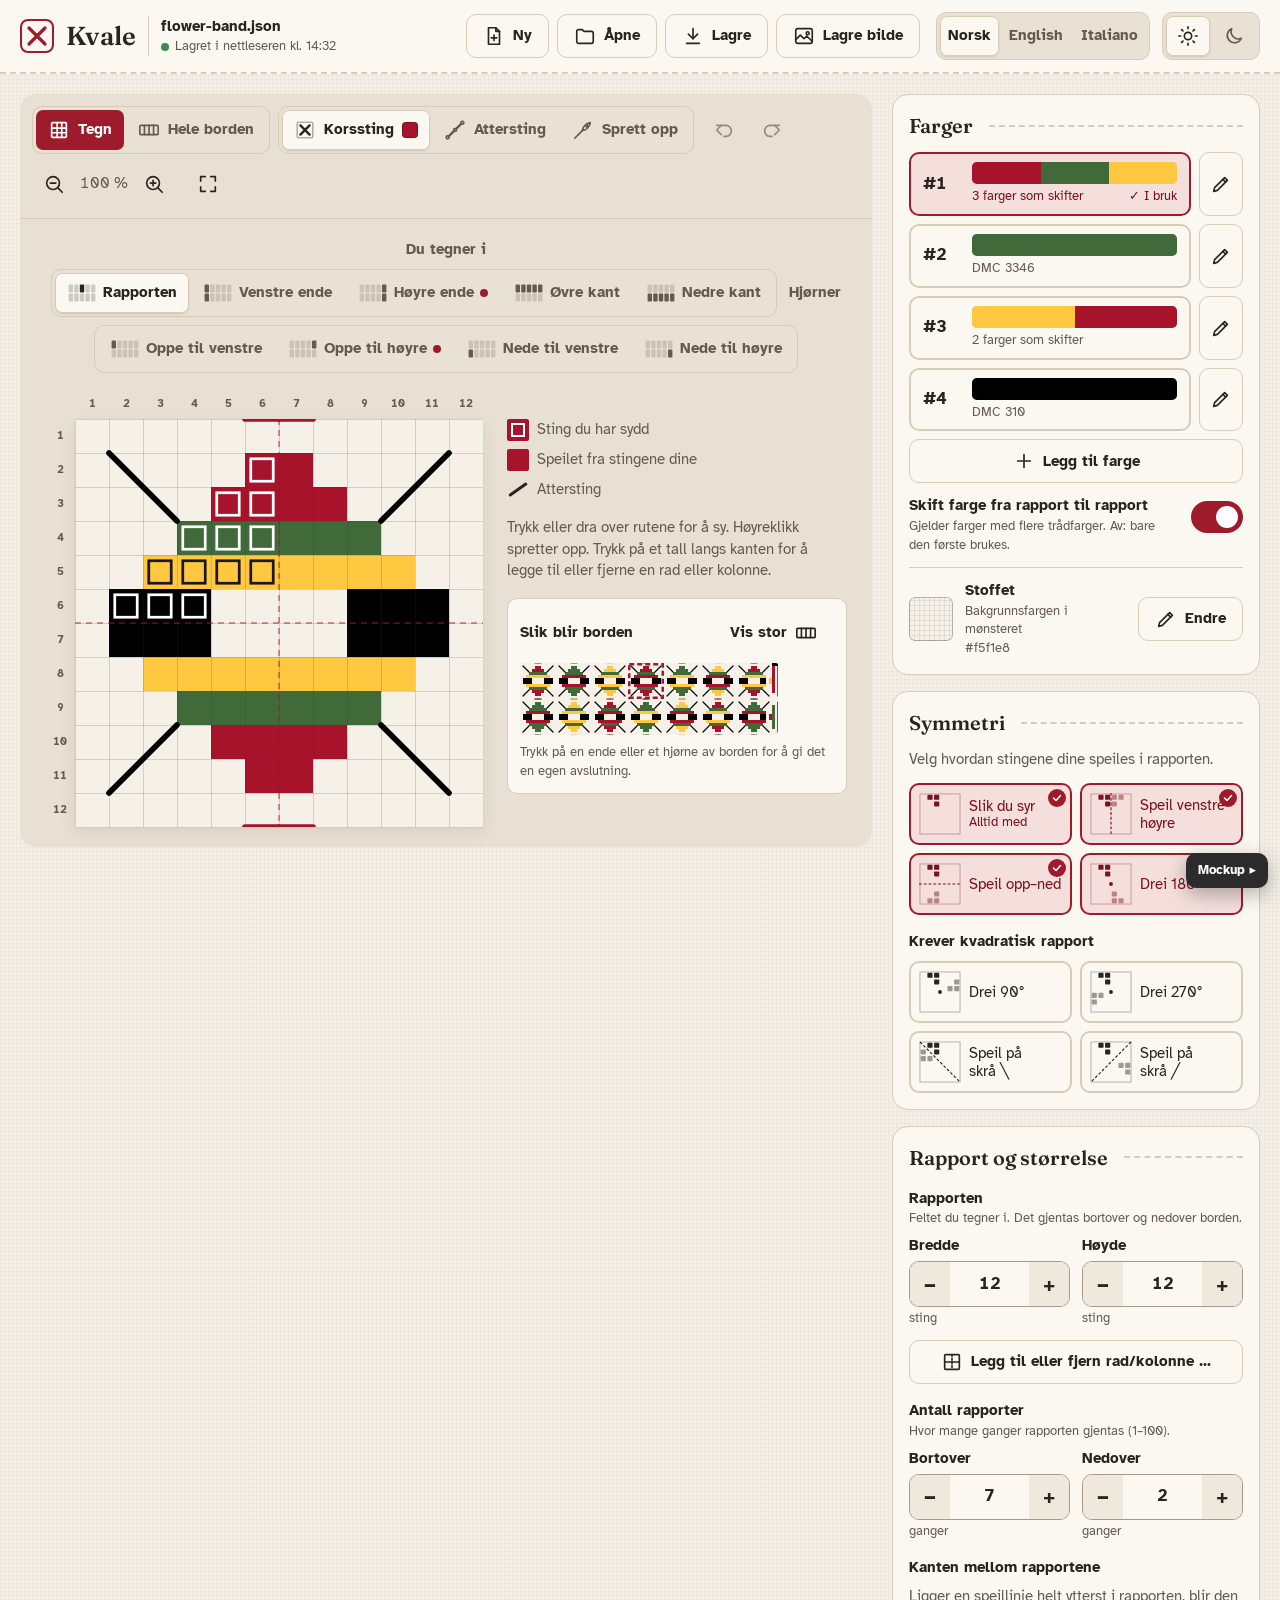
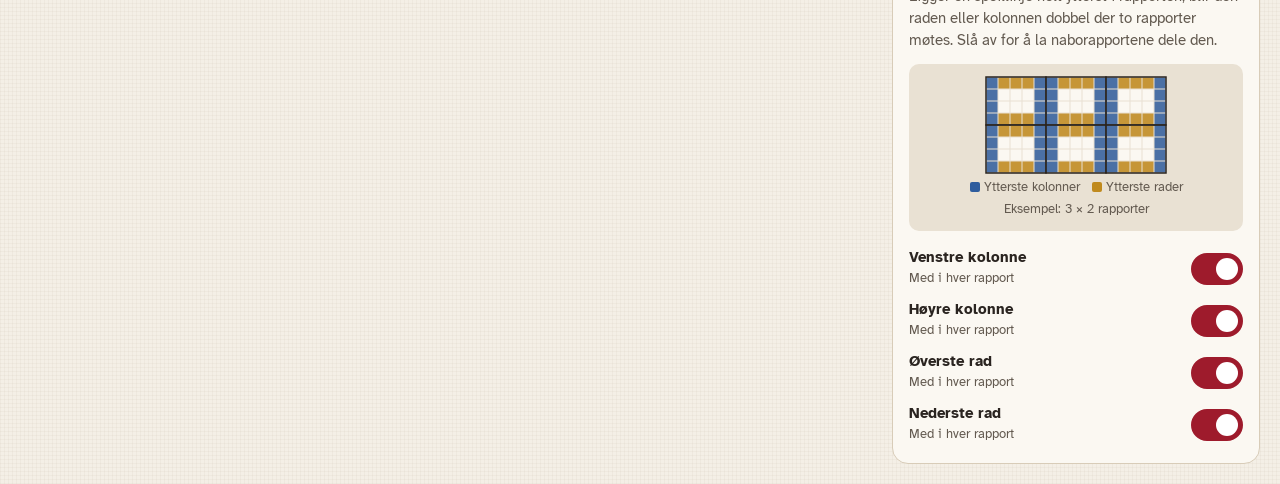
==== commit 7448d35c: "Apply owner design decisions to the mockup: confirm reset, thread brands, corners - Backstitch keeps" ====
--- a/docs/design/mockup.html
+++ b/docs/design/mockup.html
@@ -36,6 +36,9 @@
   --cloth-line-strong: rgba(70, 50, 30, 0.38);
   --axis: rgba(158, 27, 44, 0.55);
   --edge-tint: rgba(47, 93, 158, 0.16);
+  --danger: #b3261e;
+  --danger-hover: #8f1d17;
+  --danger-text: #ffffff;
 
   /* Type */
   --font-ui: "Atkinson Hyperlegible", "Segoe UI", system-ui, -apple-system, "Helvetica Neue", Arial, sans-serif;
@@ -86,6 +89,9 @@
     --stage: #13110f;
     --swatch-ring: rgba(255, 255, 255, 0.5);
     --shadow: 0 1px 2px rgba(0, 0, 0, 0.4), 0 8px 24px rgba(0, 0, 0, 0.35);
+    --danger: #f2a199;
+    --danger-hover: #f7bcb6;
+    --danger-text: #1b1815;
   }
 }
 :root[data-theme="dark"] {
@@ -110,6 +116,9 @@
   --stage: #13110f;
   --swatch-ring: rgba(255, 255, 255, 0.5);
   --shadow: 0 1px 2px rgba(0, 0, 0, 0.4), 0 8px 24px rgba(0, 0, 0, 0.35);
+  --danger: #f2a199;
+  --danger-hover: #f7bcb6;
+  --danger-text: #1b1815;
 }
 :root[data-theme="light"] {
   --bg: #f4efe6;
@@ -133,6 +142,9 @@
   --stage: #e8e0d2;
   --swatch-ring: rgba(0, 0, 0, 0.25);
   --shadow: 0 1px 2px rgba(60, 40, 20, 0.08), 0 6px 18px rgba(60, 40, 20, 0.08);
+  --danger: #b3261e;
+  --danger-hover: #8f1d17;
+  --danger-text: #ffffff;
 }
 /* ===== TOKENS END ===== */
 
@@ -216,6 +228,7 @@
   background: var(--stage); border-radius: var(--radius-lg);
   display: flex; flex-direction: column; min-width: 0; min-height: 560px;
   position: sticky; top: var(--space-5);
+  max-height: calc(100vh - 2 * var(--space-5));   /* taller views (end pieces, corners) scroll inside the stage */
 }
 .stage-toolbar {
   display: flex; flex-wrap: wrap; align-items: center; gap: var(--space-2);
@@ -226,7 +239,7 @@
 .zoom-label { min-width: 44px; text-align: center; font-size: var(--text-sm); font-variant-numeric: tabular-nums; color: var(--text-muted); }
 .chip { display: inline-block; width: 16px; height: 16px; border-radius: 4px; box-shadow: inset 0 0 0 1px var(--swatch-ring); flex: none; }
 
-.stage-body { flex: 1; padding: var(--space-5); overflow: auto; display: flex; flex-direction: column; align-items: center; gap: var(--space-4); }
+.stage-body { flex: 1; min-height: 0; padding: var(--space-5); overflow: auto; display: flex; flex-direction: column; align-items: center; gap: var(--space-4); }
 
 /* Edit grid with rulers */
 .editor {
@@ -515,7 +528,7 @@
 .chipbtn:hover { border-color: var(--border-strong); }
 .chipbtn[aria-pressed="true"] { background: var(--accent); border-color: var(--accent); color: var(--accent-text); }
 .chipbtn i { width: 12px; height: 12px; border-radius: 50%; box-shadow: inset 0 0 0 1px var(--swatch-ring); }
-.dmc-list { max-height: min(42vh, 360px); overflow: auto; border: 1px solid var(--border); border-radius: var(--radius-md); background: var(--surface); }
+.dmc-list { position: relative; max-height: min(42vh, 360px); overflow: auto; border: 1px solid var(--border); border-radius: var(--radius-md); background: var(--surface); }
 .dmc-row {
   display: flex; align-items: center; gap: var(--space-3); width: 100%; min-height: var(--hit);
   padding: 4px var(--space-3); border: 0; border-bottom: 1px solid var(--surface-2); background: transparent; text-align: left; font-size: var(--text-sm);
@@ -523,7 +536,7 @@
 .dmc-row:hover { background: var(--surface-2); }
 .dmc-row[aria-pressed="true"] { background: var(--accent-soft); color: var(--accent-soft-text); }
 .dmc-sw { width: 34px; height: 30px; border-radius: 5px; box-shadow: inset 0 0 0 1px var(--swatch-ring); flex: none; }
-.dmc-num { font-weight: 700; width: 4.2em; flex: none; font-variant-numeric: tabular-nums; }
+.dmc-num { font-weight: 700; width: 6em; flex: none; font-variant-numeric: tabular-nums; }
 .dmc-empty { padding: var(--space-4); color: var(--text-muted); font-size: var(--text-sm); text-align: center; }
 .dmc-detail { display: flex; align-items: center; gap: var(--space-3); min-height: 48px; font-size: var(--text-sm); }
 .dmc-big { width: 72px; height: 48px; border-radius: var(--radius-sm); box-shadow: inset 0 0 0 1px var(--swatch-ring); flex: none; background: var(--surface-sunken); }
@@ -542,6 +555,26 @@
 .effect.warn { color: var(--notice-text); background: var(--notice-bg); border: 1px solid var(--notice-border); border-radius: var(--radius-md); padding: var(--space-2) var(--space-3); }
 .effect small { display: block; color: var(--text-muted); font-size: var(--text-xs); margin-top: 2px; }
 
+/* Thread brand selector in the picker */
+.sysrow { display: flex; align-items: center; gap: var(--space-3); flex-wrap: wrap; }
+.sysrow label { font-weight: 700; font-size: var(--text-sm); }
+.sysselect {
+  min-height: var(--hit); padding: 0 var(--space-3); flex: 1 1 200px; max-width: 320px;
+  border: 1px solid var(--border-strong); border-radius: var(--radius-md); background: var(--surface); font-weight: 700;
+}
+/* Threads used, under the whole-band view (and in the saved image) */
+.threadkey { width: 100%; max-width: 760px; background: var(--surface); border: 1px solid var(--border); border-radius: var(--radius-md); padding: var(--space-3); }
+.threadkey h3 { margin: 0 0 var(--space-2); font-size: var(--text-sm); }
+.threadkey ul { list-style: none; margin: 0; padding: 0; display: grid; grid-template-columns: repeat(auto-fill, minmax(200px, 1fr)); gap: var(--space-2) var(--space-4); font-size: var(--text-sm); }
+.threadkey li { display: flex; align-items: center; gap: var(--space-2); min-width: 0; }
+.threadkey li .chip { width: 22px; height: 22px; }
+.threadkey li strong { white-space: nowrap; }
+/* Destructive confirm */
+.btn.danger { background: var(--danger); border-color: var(--danger); color: var(--danger-text); }
+.btn.danger:hover { background: var(--danger-hover); border-color: var(--danger-hover); }
+.losslist { margin: 0; padding-left: 1.2em; font-size: var(--text-sm); display: flex; flex-direction: column; gap: 4px; }
+.endpanel .cornersize { margin: 0; flex: 0 1 240px; font-size: var(--text-xs); color: var(--text-muted); }
+
 /* ---------- Mockup-only controls (not part of the design) ---------- */
 .mock {
   position: fixed; right: 12px; bottom: 12px; z-index: 60; font-size: var(--text-xs);
@@ -567,7 +600,7 @@
 }
 @media (max-width: 820px) {
   .workspace { grid-template-columns: minmax(0, 1fr); }
-  .stage { position: static; min-height: 0; }
+  .stage { position: static; min-height: 0; max-height: none; }
   .panel { display: grid; grid-template-columns: repeat(auto-fit, minmax(300px, 1fr)); align-items: start; }
 }
 @media (max-width: 640px) {
@@ -585,6 +618,7 @@
   #toolSeg button { position: relative; }
   .targetbar .tlabel { width: 100%; text-align: center; }
   .targetseg { width: 100%; display: grid; grid-template-columns: repeat(5, 1fr); }
+  .targetseg.cornerseg { grid-template-columns: repeat(4, 1fr); }
   .targetseg button { flex-direction: column; gap: 2px; padding: 4px 2px; min-height: 58px; font-size: 0.75rem; white-space: normal; line-height: 1.1; text-align: center; }
   .targetseg .changed { position: absolute; top: 5px; right: 5px; }
   .endpanel { padding: var(--space-3); }
@@ -716,6 +750,8 @@
           <div class="targetbar">
             <span class="tlabel" id="targetLabel" data-i18n="target.label"></span>
             <div class="seg targetseg" role="group" id="targetSeg" aria-labelledby="targetLabel"></div>
+            <span class="tlabel" id="cornerLabel" data-i18n="target.corners"></span>
+            <div class="seg targetseg cornerseg" role="group" id="cornerSeg" aria-labelledby="cornerLabel"></div>
           </div>
 
           <!-- Shown only while an end piece is being edited -->
@@ -724,15 +760,16 @@
               <svg id="endIcon" aria-hidden="true"></svg>
               <div>
                 <h3 id="endTitle"></h3>
-                <p><span id="endWhere"></span> <span data-i18n="end.explain"></span></p>
+                <p><span id="endWhere"></span> <span id="endExplain"></span></p>
                 <p class="endsummary" id="endSummary"></p>
               </div>
             </div>
-            <div class="ext">
+            <div class="ext" id="endExtWrap">
               <label for="endExt" id="endExtLabel"></label>
               <div class="stepper"><button data-estep="-1" data-i18n-aria="step.less">−</button><input id="endExt" type="number" min="0" max="50" value="0" inputmode="numeric"><button data-estep="1" data-i18n-aria="step.more">+</button></div>
               <small data-i18n="end.extra.hint"></small>
             </div>
+            <p class="cornersize" id="cornerSize" data-i18n="corner.size" hidden></p>
             <div class="actions">
               <button class="btn danger-text" id="endReset" data-i18n-title="end.reset.hint"><svg class="icon"><use href="#i-reset"/></svg><span data-i18n="end.reset"></span></button>
               <button class="btn primary" id="endDone" data-i18n-title="end.done.hint"><svg class="icon"><use href="#i-check"/></svg><span data-i18n="end.done"></span></button>
@@ -774,6 +811,10 @@
         <div id="previewView" hidden style="width:100%;display:flex;flex-direction:column;align-items:center;gap:12px">
           <div class="preview-wrap"><canvas id="previewCanvas"></canvas></div>
           <p class="caption" id="previewCaption"></p>
+          <section class="threadkey" aria-labelledby="threadKeyTitle">
+            <h3 id="threadKeyTitle" data-i18n="threads.title"></h3>
+            <ul id="threadKey"></ul>
+          </section>
           <p class="hint" data-i18n="preview.hint"></p>
         </div>
       </div>
@@ -880,7 +921,7 @@
         <p class="label" id="dlgPickLabel"></p>
         <div class="threads" id="dlgThreads"></div>
         <div class="row-btns">
-          <button type="button" class="btn" id="dlgDmc"><svg class="icon"><use href="#i-search"/></svg><span data-i18n="dialog.dmc"></span></button>
+          <button type="button" class="btn" id="dlgDmc"><svg class="icon"><use href="#i-search"/></svg><span data-i18n="dialog.thread"></span></button>
           <label class="btn">
             <span class="chip" id="dlgCustomChip"></span><span data-i18n="dialog.custom"></span>
             <input type="color" class="visually-hidden-input" id="dlgCustom">
@@ -904,13 +945,17 @@
 <dialog id="dmcDialog" aria-labelledby="dmcTitle">
   <form method="dialog" class="dlg">
     <header>
-      <h2 id="dmcTitle" data-i18n="dmc.title"></h2>
-      <p data-i18n="dmc.namesNote"></p>
+      <h2 id="dmcTitle" data-i18n="thread.title"></h2>
+      <p id="dmcSystemNote"></p>
     </header>
     <div class="content">
+      <div class="sysrow">
+        <label for="threadSystem" data-i18n="thread.system"></label>
+        <select id="threadSystem" class="sysselect"></select>
+      </div>
       <div>
-        <label class="sr-only" for="dmcSearch" data-i18n="dmc.search"></label>
-        <input class="searchbox" id="dmcSearch" type="search" autocomplete="off" data-i18n-placeholder="dmc.search.placeholder">
+        <label class="sr-only" for="dmcSearch" data-i18n="thread.search"></label>
+        <input class="searchbox" id="dmcSearch" type="search" autocomplete="off">
       </div>
       <div class="chips" id="dmcFamilies"></div>
       <div>
@@ -918,15 +963,32 @@
         <div class="dmc-list" id="dmcList" role="listbox" aria-labelledby="dmcTitle"></div>
       </div>
       <div class="dmc-detail"><span class="dmc-big" id="dmcBig"></span><span id="dmcDetail"></span></div>
-      <p class="caption" data-i18n="dmc.approx" style="margin:0"></p>
+      <p class="caption" id="dmcNamesNote" style="margin:0"></p>
+      <p class="caption" data-i18n="thread.approx" style="margin:0"></p>
     </div>
     <footer>
       <label class="btn left">
-        <span class="chip" id="dmcOwnChip" style="background:#808080"></span><span data-i18n="dmc.own"></span>
+        <span class="chip" id="dmcOwnChip" style="background:#808080"></span><span data-i18n="thread.own"></span>
         <input type="color" class="visually-hidden-input" id="dmcOwn" value="#808080">
       </label>
-      <button class="btn" value="cancel" data-i18n="dmc.cancel"></button>
-      <button class="btn primary" value="ok" id="dmcChoose" data-i18n="dmc.choose" disabled></button>
+      <button class="btn" value="cancel" data-i18n="thread.cancel"></button>
+      <button class="btn primary" value="ok" id="dmcChoose" data-i18n="thread.choose" disabled></button>
+    </footer>
+  </form>
+</dialog>
+
+<!-- ============ RESET END PIECE / CORNER: ARE YOU SURE? ============ -->
+<dialog id="resetDialog" aria-labelledby="resetTitle" aria-describedby="resetBody">
+  <form method="dialog" class="dlg">
+    <header><h2 id="resetTitle"></h2></header>
+    <div class="content" id="resetBody">
+      <p class="effect" id="resetWhat"></p>
+      <ul class="losslist" id="resetLoss"></ul>
+      <p class="caption" style="margin:0" data-i18n="end.confirm.undo"></p>
+    </div>
+    <footer>
+      <button class="btn" value="cancel" autofocus data-i18n="end.confirm.cancel"></button>
+      <button class="btn danger" value="ok" id="resetOk"><svg class="icon"><use href="#i-reset"/></svg><span data-i18n="end.confirm.ok"></span></button>
     </footer>
   </form>
 </dialog>
@@ -974,9 +1036,11 @@
   <div>
     <button id="mLoading" data-i18n="mock.loading"></button>
     <button id="mEnd" data-i18n="mock.end"></button>
+    <button id="mReset" data-i18n="mock.reset"></button>
+    <button id="mCorner" data-i18n="mock.corner"></button>
     <button id="mBack" data-i18n="mock.back"></button>
     <button id="mDialog" data-i18n="mock.dialog"></button>
-    <button id="mDmc" data-i18n="mock.dmc"></button>
+    <button id="mDmc" data-i18n="mock.thread"></button>
     <button id="mEdge" data-i18n="mock.edge"></button>
     <button id="mLines" data-i18n="mock.lines"></button>
     <button id="mSquare" data-i18n="mock.square"></button>
@@ -1013,7 +1077,7 @@
   "tool.cross": "Korssting",
   "tool.cross.hint": "Sy korssting i valgt farge. Dra for å sy flere.",
   "tool.back": "Attersting",
-  "tool.back.hint": "Sy attersting langs linjene i rutenettet",
+  "tool.back.hint": "Sy attersting langs linjene i rutenettet. Linjen fortsetter fra det siste punktet til du stopper.",
   "tool.unpick": "Sprett opp",
   "tool.unpick.hint": "Fjern korssting eller attersting (med mus: høyreklikk)",
   "history.undo": "Angre (Ctrl+Z)",
@@ -1031,6 +1095,12 @@
   "target.right": "Høyre ende",
   "target.top": "Øvre kant",
   "target.bottom": "Nedre kant",
+  "target.corners": "Hjørner",
+  "target.tl": "Oppe til venstre",
+  "target.tr": "Oppe til høyre",
+  "target.bl": "Nede til venstre",
+  "target.br": "Nede til høyre",
+  "target.corner.hint": "gi hjørnet en egen avslutning",
   "target.edge.hint": "Gi borden en egen avslutning her",
   "target.changed": "endret",
   "end.title.left": "Venstre endestykke",
@@ -1048,10 +1118,32 @@
   "end.summary.none": "Ingen endringer ennå – enden er lik rapporten.",
   "end.summary": "Lagt til: {added} · Sprettet opp: {removed} · Attersting endret: {lines}",
   "end.reset": "Tilbakestill",
-  "end.reset.hint": "Fjern alle endringer i dette endestykket, også ekstra rader og kolonner",
+  "end.reset.hint": "Fjern alle endringer her, også ekstra rader og kolonner. Du blir spurt først.",
   "end.done": "Ferdig",
   "end.done.hint": "Tilbake til rapporten",
   "end.resetDone": "{name} er tilbakestilt.",
+  "end.confirm.title": "Tilbakestille endestykket?",
+  "end.confirm.body": "{name} blir likt rapporten igjen. Dette blir borte:",
+  "end.confirm.changes": "Endringer i stingene – lagt til: {added}, sprettet opp: {removed}, attersting: {lines}",
+  "end.confirm.extraCols": "Ekstra kolonner utenfor rapporten: {n}",
+  "end.confirm.extraRows": "Ekstra rader utenfor rapporten: {n}",
+  "end.confirm.corners": "Sting i hjørnene som ligger i disse radene eller kolonnene: {n}",
+  "end.confirm.undo": "Ombestemmer du deg, kan du angre etterpå.",
+  "end.confirm.cancel": "Avbryt",
+  "end.confirm.ok": "Ja, tilbakestill",
+  "corner.title.tl": "Hjørne oppe til venstre",
+  "corner.title.tr": "Hjørne oppe til høyre",
+  "corner.title.bl": "Hjørne nede til venstre",
+  "corner.title.br": "Hjørne nede til høyre",
+  "corner.where.tl": "Der øvre og venstre endestykke møtes.",
+  "corner.where.tr": "Der øvre og høyre endestykke møtes.",
+  "corner.where.bl": "Der nedre og venstre endestykke møtes.",
+  "corner.where.br": "Der nedre og høyre endestykke møtes.",
+  "corner.explain": "Hjørnet begynner slik de to endestykkene gjør det. Det du syr eller spretter opp her, gjelder bare hjørnet – også i ruta der de ekstra radene og kolonnene krysser hverandre.",
+  "corner.size": "Størrelsen følger de ekstra radene og kolonnene i endestykkene ved siden av.",
+  "corner.summary.none": "Ingen endringer ennå – hjørnet er likt endestykkene ved siden av.",
+  "corner.confirm.title": "Tilbakestille hjørnet?",
+  "corner.confirm.body": "{name} blir likt endestykkene ved siden av igjen. Dette blir borte:",
   "toast.undo": "Angre",
   "legend.seed": "Sting du har sydd",
   "legend.copy": "Speilet fra stingene dine",
@@ -1061,17 +1153,23 @@
   "legend.removed": "Sprettet opp i enden",
   "legend.extra": "Ekstra, utenfor rapporten",
   "legend.neighbour": "Neste rapport – bare til å se på",
+  "legend.fromEnds": "Som i endestykkene",
+  "legend.addedCorner": "Lagt til i hjørnet",
+  "legend.removedCorner": "Sprettet opp i hjørnet",
+  "legend.neighbourEnds": "Endestykkene ved siden av – bare til å se på",
   "canvas.hint.cross": "Trykk eller dra over rutene for å sy. Høyreklikk spretter opp.",
-  "canvas.hint.back": "Trykk på et hjørne for å begynne og på et nytt hjørne for å sy linjen. Fortsett derfra, eller trykk Esc for å slutte.",
+  "canvas.hint.back": "Trykk på et hjørne for å begynne, og på neste hjørne for å sy en linje. Linjen fortsetter fra det siste punktet, så du kan sy flere linjer etter hverandre. For å slutte: trykk Esc, trykk på det siste punktet en gang til, eller velg et annet sting.",
   "canvas.hint.unpick": "Trykk på et sting eller en attersting for å sprette det opp.",
   "canvas.hint.edges": "Trykk på et tall langs kanten for å legge til eller fjerne en rad eller kolonne.",
   "canvas.hint.end": "Det svake feltet er neste rapport, så du ser hvordan enden møter resten av borden.",
+  "canvas.hint.corner": "De svake feltene er endestykkene ved siden av, så du ser hvordan hjørnet møter dem.",
   "canvas.neighbour": "neste rapport",
   "band.mini.title": "Slik blir borden",
   "band.mini.open": "Vis stor",
-  "band.mini.hint": "Trykk på en ende av borden for å gi den en egen avslutning.",
+  "band.mini.hint": "Trykk på en ende eller et hjørne av borden for å gi det en egen avslutning.",
   "preview.caption": "{rx} × {ry} rapporter · {w} × {h} sting",
   "preview.hint": "Her ser du hele borden. Gå til «Tegn» for å endre den.",
+  "threads.title": "Garn i mønsteret",
   "edge.col.title": "Kolonne {n}",
   "edge.row.title": "Rad {n}",
   "edge.col.insertBefore": "Ny kolonne til venstre",
@@ -1094,7 +1192,6 @@
   "colours.slot": "Farge {n}",
   "colours.selected": "I bruk",
   "colours.own": "Egen farge",
-  "colours.dmc": "DMC {n}",
   "colours.many": "{n} farger som skifter",
   "colours.edit": "Endre farge {n}",
   "colours.change": "Endre",
@@ -1151,33 +1248,37 @@
   "dialog.parts": "Trykk på en del for å velge farge",
   "dialog.part": "Del {n}",
   "dialog.pick": "Farge til del {n}",
-  "dialog.dmc": "Finn DMC-garn …",
+  "dialog.thread": "Finn garn …",
   "dialog.custom": "Egen farge …",
   "dialog.howItRepeats": "Slik skifter fargen bortover borden:",
   "dialog.offNote": "Fargeskift er slått av – bare del 1 brukes nå.",
   "dialog.cancel": "Avbryt",
   "dialog.ok": "Bruk",
-  "dmc.title": "Velg DMC-garn",
-  "dmc.search": "Søk",
-  "dmc.search.placeholder": "Nummer eller navn, f.eks. 321",
-  "dmc.namesNote": "Fargenavnene er på engelsk, slik DMC skriver dem.",
-  "dmc.family.all": "Alle",
-  "dmc.family.red": "Rød",
-  "dmc.family.pink": "Rosa",
-  "dmc.family.orange": "Oransje",
-  "dmc.family.yellow": "Gul",
-  "dmc.family.green": "Grønn",
-  "dmc.family.blue": "Blå",
-  "dmc.family.purple": "Lilla",
-  "dmc.family.brown": "Brun",
-  "dmc.family.neutral": "Hvit, grå, svart",
-  "dmc.count": "{n} farger",
-  "dmc.none": "Ingen treff. Prøv et nummer, f.eks. 321.",
-  "dmc.approx": "Fargene på skjermen er omtrentlige. Sjekk mot et fargekart når fargen må stemme.",
-  "dmc.pickPrompt": "Velg en farge i lista.",
-  "dmc.own": "Egen farge …",
-  "dmc.cancel": "Avbryt",
-  "dmc.choose": "Velg",
+  "thread.title": "Velg garn",
+  "thread.system": "Garnprodusent",
+  "thread.system.soon": "{name} – kommer senere",
+  "thread.system.hint": "Numrene i lista er {system}-numre. Flere garnprodusenter kan komme senere.",
+  "thread.code": "{system} {code}",
+  "thread.search": "Søk",
+  "thread.search.placeholder": "{system}-nummer eller navn, f.eks. 321",
+  "thread.namesNote": "Fargenavnene er på engelsk, slik {system} skriver dem.",
+  "thread.family.all": "Alle",
+  "thread.family.red": "Rød",
+  "thread.family.pink": "Rosa",
+  "thread.family.orange": "Oransje",
+  "thread.family.yellow": "Gul",
+  "thread.family.green": "Grønn",
+  "thread.family.blue": "Blå",
+  "thread.family.purple": "Lilla",
+  "thread.family.brown": "Brun",
+  "thread.family.neutral": "Hvit, grå, svart",
+  "thread.count": "{n} farger fra {system}",
+  "thread.none": "Ingen treff. Prøv et {system}-nummer, f.eks. 321.",
+  "thread.approx": "Fargene på skjermen er omtrentlige. Sjekk mot et fargekart når fargen må stemme.",
+  "thread.pickPrompt": "Velg en farge i lista.",
+  "thread.own": "Egen farge …",
+  "thread.cancel": "Avbryt",
+  "thread.choose": "Velg",
   "lines.title": "Rader og kolonner",
   "lines.action": "Hva vil du gjøre?",
   "lines.add": "Legge til",
@@ -1202,10 +1303,12 @@
   "mock.loading": "Vis lastesiden",
   "mock.square": "Bytt kvadratisk / ikke kvadratisk",
   "mock.dialog": "Åpne farge 1",
-  "mock.dmc": "Åpne DMC-velgeren",
+  "mock.thread": "Åpne garnvelgeren",
   "mock.edge": "Vis kantmenyen",
   "mock.lines": "Åpne «Rader og kolonner»",
   "mock.end": "Rediger høyre endestykke",
+  "mock.reset": "Tilbakestill høyre endestykke (spør først)",
+  "mock.corner": "Rediger hjørnet oppe til høyre",
   "mock.back": "Velg attersting"
  },
  "en": {
@@ -1234,7 +1337,7 @@
   "tool.cross": "Cross stitch",
   "tool.cross.hint": "Stitch crosses in the chosen colour. Drag to stitch several.",
   "tool.back": "Backstitch",
-  "tool.back.hint": "Stitch backstitch along the grid lines",
+  "tool.back.hint": "Stitch backstitch along the grid lines. The line carries on from the last point until you stop.",
   "tool.unpick": "Unpick",
   "tool.unpick.hint": "Remove cross stitches or backstitch (with a mouse: right-click)",
   "history.undo": "Undo (Ctrl+Z)",
@@ -1252,6 +1355,12 @@
   "target.right": "Right end",
   "target.top": "Top edge",
   "target.bottom": "Bottom edge",
+  "target.corners": "Corners",
+  "target.tl": "Top left",
+  "target.tr": "Top right",
+  "target.bl": "Bottom left",
+  "target.br": "Bottom right",
+  "target.corner.hint": "give the corner its own finish",
   "target.edge.hint": "Give the band its own finish here",
   "target.changed": "changed",
   "end.title.left": "Left end",
@@ -1269,10 +1378,32 @@
   "end.summary.none": "No changes yet – this end matches the repeat.",
   "end.summary": "Added: {added} · Unpicked: {removed} · Backstitch changed: {lines}",
   "end.reset": "Reset",
-  "end.reset.hint": "Remove every change to this end, including extra rows and columns",
+  "end.reset.hint": "Remove every change here, including extra rows and columns. You will be asked first.",
   "end.done": "Done",
   "end.done.hint": "Back to the repeat",
   "end.resetDone": "{name} has been reset.",
+  "end.confirm.title": "Reset this end?",
+  "end.confirm.body": "{name} will match the repeat again. This will be lost:",
+  "end.confirm.changes": "Stitch changes – added: {added}, unpicked: {removed}, backstitch: {lines}",
+  "end.confirm.extraCols": "Extra columns outside the repeat: {n}",
+  "end.confirm.extraRows": "Extra rows outside the repeat: {n}",
+  "end.confirm.corners": "Stitches in the corners that lie in these rows or columns: {n}",
+  "end.confirm.undo": "If you change your mind, you can undo it afterwards.",
+  "end.confirm.cancel": "Cancel",
+  "end.confirm.ok": "Yes, reset",
+  "corner.title.tl": "Top-left corner",
+  "corner.title.tr": "Top-right corner",
+  "corner.title.bl": "Bottom-left corner",
+  "corner.title.br": "Bottom-right corner",
+  "corner.where.tl": "Where the top edge meets the left end.",
+  "corner.where.tr": "Where the top edge meets the right end.",
+  "corner.where.bl": "Where the bottom edge meets the left end.",
+  "corner.where.br": "Where the bottom edge meets the right end.",
+  "corner.explain": "The corner starts out as the two ends make it. What you stitch or unpick here only changes this corner – also in the square where the extra rows and columns cross.",
+  "corner.size": "Its size follows the extra rows and columns of the two ends beside it.",
+  "corner.summary.none": "No changes yet – the corner matches the ends beside it.",
+  "corner.confirm.title": "Reset this corner?",
+  "corner.confirm.body": "{name} will match the ends beside it again. This will be lost:",
   "toast.undo": "Undo",
   "legend.seed": "Stitches you made",
   "legend.copy": "Mirrored from your stitches",
@@ -1282,17 +1413,23 @@
   "legend.removed": "Unpicked at this end",
   "legend.extra": "Extra, outside the repeat",
   "legend.neighbour": "Next repeat – for reference only",
+  "legend.fromEnds": "As in the ends",
+  "legend.addedCorner": "Added in this corner",
+  "legend.removedCorner": "Unpicked in this corner",
+  "legend.neighbourEnds": "The ends beside it – for reference only",
   "canvas.hint.cross": "Tap or drag across the squares to stitch. Right-click unpicks.",
-  "canvas.hint.back": "Tap a corner to start, then another corner to stitch the line. Carry on from there, or press Esc to stop.",
+  "canvas.hint.back": "Tap a corner to start, then the next corner to stitch a line. The line carries on from the last point, so you can stitch several lines in a row. To stop: press Esc, tap the last point again, or choose another stitch.",
   "canvas.hint.unpick": "Tap a stitch or a backstitch line to unpick it.",
   "canvas.hint.edges": "Tap a number along the edge to add or remove a row or column.",
   "canvas.hint.end": "The faded part is the next repeat, so you can see how the end meets the rest of the band.",
+  "canvas.hint.corner": "The faded parts are the ends beside it, so you can see how the corner meets them.",
   "canvas.neighbour": "next repeat",
   "band.mini.title": "How the band will look",
   "band.mini.open": "Show large",
-  "band.mini.hint": "Tap an end of the band to give it its own finish.",
+  "band.mini.hint": "Tap an end or a corner of the band to give it its own finish.",
   "preview.caption": "{rx} × {ry} repeats · {w} × {h} stitches",
   "preview.hint": "This is the whole band. Go to “Draw” to change it.",
+  "threads.title": "Threads in this pattern",
   "edge.col.title": "Column {n}",
   "edge.row.title": "Row {n}",
   "edge.col.insertBefore": "New column to the left",
@@ -1315,7 +1452,6 @@
   "colours.slot": "Colour {n}",
   "colours.selected": "In use",
   "colours.own": "Own colour",
-  "colours.dmc": "DMC {n}",
   "colours.many": "{n} colours in turn",
   "colours.edit": "Change colour {n}",
   "colours.change": "Change",
@@ -1372,33 +1508,37 @@
   "dialog.parts": "Tap a part to choose its colour",
   "dialog.part": "Part {n}",
   "dialog.pick": "Colour for part {n}",
-  "dialog.dmc": "Find a DMC thread …",
+  "dialog.thread": "Find a thread …",
   "dialog.custom": "Own colour …",
   "dialog.howItRepeats": "How the colour changes along the band:",
   "dialog.offNote": "Colour change is switched off – only part 1 is used now.",
   "dialog.cancel": "Cancel",
   "dialog.ok": "Apply",
-  "dmc.title": "Choose a DMC thread",
-  "dmc.search": "Search",
-  "dmc.search.placeholder": "Number or name, e.g. 321",
-  "dmc.namesNote": "Colour names are in English, as DMC writes them.",
-  "dmc.family.all": "All",
-  "dmc.family.red": "Red",
-  "dmc.family.pink": "Pink",
-  "dmc.family.orange": "Orange",
-  "dmc.family.yellow": "Yellow",
-  "dmc.family.green": "Green",
-  "dmc.family.blue": "Blue",
-  "dmc.family.purple": "Purple",
-  "dmc.family.brown": "Brown",
-  "dmc.family.neutral": "White, grey, black",
-  "dmc.count": "{n} colours",
-  "dmc.none": "Nothing found. Try a number, e.g. 321.",
-  "dmc.approx": "Screen colours are approximate. Check against a shade card when the colour must match.",
-  "dmc.pickPrompt": "Choose a colour from the list.",
-  "dmc.own": "Own colour …",
-  "dmc.cancel": "Cancel",
-  "dmc.choose": "Choose",
+  "thread.title": "Choose a thread",
+  "thread.system": "Thread brand",
+  "thread.system.soon": "{name} – coming later",
+  "thread.system.hint": "The numbers in the list are {system} numbers. More thread brands may come later.",
+  "thread.code": "{system} {code}",
+  "thread.search": "Search",
+  "thread.search.placeholder": "{system} number or name, e.g. 321",
+  "thread.namesNote": "Colour names are in English, as {system} writes them.",
+  "thread.family.all": "All",
+  "thread.family.red": "Red",
+  "thread.family.pink": "Pink",
+  "thread.family.orange": "Orange",
+  "thread.family.yellow": "Yellow",
+  "thread.family.green": "Green",
+  "thread.family.blue": "Blue",
+  "thread.family.purple": "Purple",
+  "thread.family.brown": "Brown",
+  "thread.family.neutral": "White, grey, black",
+  "thread.count": "{n} {system} colours",
+  "thread.none": "Nothing found. Try a {system} number, e.g. 321.",
+  "thread.approx": "Screen colours are approximate. Check against a shade card when the colour must match.",
+  "thread.pickPrompt": "Choose a colour from the list.",
+  "thread.own": "Own colour …",
+  "thread.cancel": "Cancel",
+  "thread.choose": "Choose",
   "lines.title": "Rows and columns",
   "lines.action": "What do you want to do?",
   "lines.add": "Add",
@@ -1423,10 +1563,12 @@
   "mock.loading": "Show loading screen",
   "mock.square": "Toggle square / not square",
   "mock.dialog": "Open colour 1",
-  "mock.dmc": "Open the DMC picker",
+  "mock.thread": "Open the thread picker",
   "mock.edge": "Show the edge menu",
   "mock.lines": "Open “Rows and columns”",
   "mock.end": "Edit the right end",
+  "mock.reset": "Reset the right end (asks first)",
+  "mock.corner": "Edit the top-right corner",
   "mock.back": "Choose backstitch"
  },
  "it": {
@@ -1455,7 +1597,7 @@
   "tool.cross": "Punto croce",
   "tool.cross.hint": "Ricama a punto croce nel colore scelto. Trascina per farne di più.",
   "tool.back": "Punto scritto",
-  "tool.back.hint": "Ricama linee a punto scritto lungo la griglia",
+  "tool.back.hint": "Ricama linee a punto scritto lungo la griglia. La linea riparte dall’ultimo punto finché non ti fermi.",
   "tool.unpick": "Scuci",
   "tool.unpick.hint": "Togli punti croce o linee a punto scritto (col mouse: clic destro)",
   "history.undo": "Annulla (Ctrl+Z)",
@@ -1473,6 +1615,12 @@
   "target.right": "Estremità destra",
   "target.top": "Bordo in alto",
   "target.bottom": "Bordo in basso",
+  "target.corners": "Angoli",
+  "target.tl": "In alto a sinistra",
+  "target.tr": "In alto a destra",
+  "target.bl": "In basso a sinistra",
+  "target.br": "In basso a destra",
+  "target.corner.hint": "dai all’angolo una chiusura diversa",
   "target.edge.hint": "Dai alla bordura una chiusura diversa qui",
   "target.changed": "modificata",
   "end.title.left": "Estremità sinistra",
@@ -1490,10 +1638,32 @@
   "end.summary.none": "Nessuna modifica: è uguale al modulo.",
   "end.summary": "Aggiunti: {added} · Scuciti: {removed} · Linee cambiate: {lines}",
   "end.reset": "Ripristina",
-  "end.reset.hint": "Togli tutte le modifiche di questa parte, anche le righe e colonne in più",
+  "end.reset.hint": "Togli tutte le modifiche di questa parte, anche le righe e colonne in più. Ti verrà chiesto prima.",
   "end.done": "Fatto",
   "end.done.hint": "Torna al modulo",
   "end.resetDone": "{name}: ripristinata.",
+  "end.confirm.title": "Ripristinare questa parte?",
+  "end.confirm.body": "{name} tornerà uguale al modulo. Si perderà:",
+  "end.confirm.changes": "Modifiche ai punti – aggiunti: {added}, scuciti: {removed}, punto scritto: {lines}",
+  "end.confirm.extraCols": "Colonne in più all’esterno: {n}",
+  "end.confirm.extraRows": "Righe in più all’esterno: {n}",
+  "end.confirm.corners": "Punti negli angoli che stanno in queste righe o colonne: {n}",
+  "end.confirm.undo": "Se cambi idea, puoi annullare dopo.",
+  "end.confirm.cancel": "Annulla",
+  "end.confirm.ok": "Sì, ripristina",
+  "corner.title.tl": "Angolo in alto a sinistra",
+  "corner.title.tr": "Angolo in alto a destra",
+  "corner.title.bl": "Angolo in basso a sinistra",
+  "corner.title.br": "Angolo in basso a destra",
+  "corner.where.tl": "Dove il bordo in alto incontra l’estremità sinistra.",
+  "corner.where.tr": "Dove il bordo in alto incontra l’estremità destra.",
+  "corner.where.bl": "Dove il bordo in basso incontra l’estremità sinistra.",
+  "corner.where.br": "Dove il bordo in basso incontra l’estremità destra.",
+  "corner.explain": "L’angolo parte da come lo fanno le due parti vicine. Quello che ricami o scuci qui vale solo per l’angolo, anche nel riquadro dove si incrociano le righe e le colonne in più.",
+  "corner.size": "La misura segue le righe e le colonne in più delle due parti vicine.",
+  "corner.summary.none": "Nessuna modifica: l’angolo è uguale alle parti vicine.",
+  "corner.confirm.title": "Ripristinare l’angolo?",
+  "corner.confirm.body": "{name} tornerà uguale alle parti vicine. Si perderà:",
   "toast.undo": "Annulla",
   "legend.seed": "Punti ricamati da te",
   "legend.copy": "Specchiati dai tuoi punti",
@@ -1503,17 +1673,23 @@
   "legend.removed": "Scuciti qui",
   "legend.extra": "In più, fuori dal modulo",
   "legend.neighbour": "Modulo vicino – solo da vedere",
+  "legend.fromEnds": "Come nelle parti vicine",
+  "legend.addedCorner": "Aggiunti nell’angolo",
+  "legend.removedCorner": "Scuciti nell’angolo",
+  "legend.neighbourEnds": "Parti vicine – solo da vedere",
   "canvas.hint.cross": "Tocca o trascina sui quadretti per ricamare. Il clic destro scuce.",
-  "canvas.hint.back": "Tocca un angolo per iniziare e un altro angolo per tracciare la linea. Continua da lì, oppure premi Esc per finire.",
+  "canvas.hint.back": "Tocca un angolo per iniziare e poi l’angolo successivo per tracciare una linea. La linea riparte dall’ultimo punto, così puoi farne diverse di seguito. Per finire: premi Esc, tocca di nuovo l’ultimo punto o scegli un altro tipo di punto.",
   "canvas.hint.unpick": "Tocca un punto o una linea per scucirlo.",
   "canvas.hint.edges": "Tocca un numero sul bordo per aggiungere o togliere una riga o una colonna.",
   "canvas.hint.end": "La parte sbiadita è il modulo vicino: così vedi come la chiusura si unisce al resto della bordura.",
+  "canvas.hint.corner": "Le parti sbiadite sono le parti vicine: così vedi come l’angolo si unisce a loro.",
   "canvas.neighbour": "modulo vicino",
   "band.mini.title": "Ecco la bordura",
   "band.mini.open": "Mostra grande",
-  "band.mini.hint": "Tocca un’estremità della bordura per darle una chiusura diversa.",
+  "band.mini.hint": "Tocca un’estremità o un angolo della bordura per darle una chiusura diversa.",
   "preview.caption": "{rx} × {ry} moduli · {w} × {h} punti",
   "preview.hint": "Qui vedi tutta la bordura. Torna a «Disegna» per modificarla.",
+  "threads.title": "Filati dello schema",
   "edge.col.title": "Colonna {n}",
   "edge.row.title": "Riga {n}",
   "edge.col.insertBefore": "Nuova colonna a sinistra",
@@ -1536,7 +1712,6 @@
   "colours.slot": "Colore {n}",
   "colours.selected": "In uso",
   "colours.own": "Colore libero",
-  "colours.dmc": "DMC {n}",
   "colours.many": "{n} colori che si alternano",
   "colours.edit": "Modifica il colore {n}",
   "colours.change": "Cambia",
@@ -1593,33 +1768,37 @@
   "dialog.parts": "Tocca una parte per sceglierne il colore",
   "dialog.part": "Parte {n}",
   "dialog.pick": "Colore della parte {n}",
-  "dialog.dmc": "Cerca un filo DMC …",
+  "dialog.thread": "Cerca un filato …",
   "dialog.custom": "Colore libero …",
   "dialog.howItRepeats": "Ecco come cambia lungo la bordura:",
   "dialog.offNote": "Il cambio colore è spento: ora si usa solo la parte 1.",
   "dialog.cancel": "Annulla",
   "dialog.ok": "Applica",
-  "dmc.title": "Scegli un filo DMC",
-  "dmc.search": "Cerca",
-  "dmc.search.placeholder": "Numero o nome, es. 321",
-  "dmc.namesNote": "I nomi dei colori sono in inglese, come li scrive DMC.",
-  "dmc.family.all": "Tutti",
-  "dmc.family.red": "Rossi",
-  "dmc.family.pink": "Rosa",
-  "dmc.family.orange": "Arancioni",
-  "dmc.family.yellow": "Gialli",
-  "dmc.family.green": "Verdi",
-  "dmc.family.blue": "Blu",
-  "dmc.family.purple": "Viola",
-  "dmc.family.brown": "Marroni",
-  "dmc.family.neutral": "Bianchi, grigi, neri",
-  "dmc.count": "{n} colori",
-  "dmc.none": "Nessun risultato. Prova con un numero, es. 321.",
-  "dmc.approx": "I colori sullo schermo sono indicativi. Controlla su una cartella colori quando la tinta deve essere esatta.",
-  "dmc.pickPrompt": "Scegli un colore dall’elenco.",
-  "dmc.own": "Colore libero …",
-  "dmc.cancel": "Annulla",
-  "dmc.choose": "Scegli",
+  "thread.title": "Scegli un filato",
+  "thread.system": "Marca",
+  "thread.system.soon": "{name} – in arrivo",
+  "thread.system.hint": "I numeri dell’elenco sono numeri {system}. Altre marche potranno arrivare in seguito.",
+  "thread.code": "{system} {code}",
+  "thread.search": "Cerca",
+  "thread.search.placeholder": "Numero {system} o nome, es. 321",
+  "thread.namesNote": "I nomi dei colori sono in inglese, come li scrive {system}.",
+  "thread.family.all": "Tutti",
+  "thread.family.red": "Rossi",
+  "thread.family.pink": "Rosa",
+  "thread.family.orange": "Arancioni",
+  "thread.family.yellow": "Gialli",
+  "thread.family.green": "Verdi",
+  "thread.family.blue": "Blu",
+  "thread.family.purple": "Viola",
+  "thread.family.brown": "Marroni",
+  "thread.family.neutral": "Bianchi, grigi, neri",
+  "thread.count": "{n} colori {system}",
+  "thread.none": "Nessun risultato. Prova con un numero {system}, es. 321.",
+  "thread.approx": "I colori sullo schermo sono indicativi. Controlla su una cartella colori quando la tinta deve essere esatta.",
+  "thread.pickPrompt": "Scegli un colore dall’elenco.",
+  "thread.own": "Colore libero …",
+  "thread.cancel": "Annulla",
+  "thread.choose": "Scegli",
   "lines.title": "Righe e colonne",
   "lines.action": "Cosa vuoi fare?",
   "lines.add": "Aggiungere",
@@ -1644,10 +1823,12 @@
   "mock.loading": "Mostra la schermata di caricamento",
   "mock.square": "Alterna quadrato / non quadrato",
   "mock.dialog": "Apri il colore 1",
-  "mock.dmc": "Apri la scelta dei fili DMC",
+  "mock.thread": "Apri la scelta dei filati",
   "mock.edge": "Mostra il menu del bordo",
   "mock.lines": "Apri «Righe e colonne»",
   "mock.end": "Modifica l’estremità destra",
+  "mock.reset": "Ripristina l’estremità destra (chiede prima)",
+  "mock.corner": "Modifica l’angolo in alto a destra",
   "mock.back": "Scegli il punto scritto"
  }
 };
@@ -1657,8 +1838,25 @@
 
 /* ---------------- DMC threads (from kvale/core/dmc_palette.json: number|name|hex) ---------------- */
 const DMC = "3713|Salmon Very Light|ffe2e2;761|Salmon Light|ffc9c9;760|Salmon|f5adad;3712|Salmon Medium|f18787;3328|Salmon Dark|e36d6d;347|Salmon Very Dark|bf2d2d;353|Peach|fed7cc;352|Coral Light|fd9c97;351|Coral|e96a67;350|Coral Medium|e04848;349|Coral Dark|d21035;817|Coral Red Very Dark|bb051f;3708|Melon Light|ffcbd5;3706|Melon Medium|ffadbc;3705|Melon Dark|ff7992;3801|Melon Very Dark|e74967;666|Bright Red|e31d42;321|Red|c72b3b;304|Red Medium|b71f33;498|Red Dark|a7132b;816|Garnet|970b23;815|Garnet Medium|87071f;814|Garnet Dark|7b001b;894|Carnation Very Light|ffb2bb;893|Carnation Light|fc90a2;892|Carnation Medium|ff798c;891|Carnation Dark|ff5773;818|Baby Pink|ffdfd9;957|Geranium Pale|fdb5b5;956|Geranium|ff9191;309|Rose Dark|564a4a;963|Dusty Rose Ult Vy Lt|ffd7d7;3716|Dusty Rose Med Vy Lt|ffbdbd;962|Dusty Rose Medium|e68a8a;961|Dusty Rose Dark|cf7373;3833|Raspberry Light|ea8699;3832|Raspberry Medium|db556e;3831|Raspberry Dark|b32f48;777|Raspberry Very Dark|913546;819|Baby Pink Light|ffeeeb;3326|Rose Light|fbadb4;776|Pink Medium|fcb0b9;899|Rose Medium|f27688;335|Rose|ee546e;326|Rose Very Dark|b33b4b;151|Dusty Rose Vry Lt|f0ced4;3354|Dusty Rose Light|e4a6ac;3733|Dusty Rose|e8879b;3731|Dusty Rose Very Dark|da6783;3350|Dusty Rose Ultra Dark|bc4365;150|Dusty Rose Ult Vy Dk|ab0249;3689|Mauve Light|fbbfc2;3688|Mauve Medium|e7a9ac;3687|Mauve|c96b70;3803|Mauve Dark|ab3357;3685|Mauve Very Dark|881531;605|Cranberry Very Light|ffc0cd;604|Cranberry Light|ffb0be;603|Cranberry|ffa4be;602|Cranberry Medium|e24874;601|Cranberry Dark|d1286a;600|Cranberry Very Dark|cd2f63;3806|Cyclamen Pink Light|ff8cae;3805|Cyclamen Pink|f3478b;3804|Cyclamen Pink Dark|e02876;3609|Plum Ultra Light|f4aed5;3608|Plum Very Light|ea9cc4;3607|Plum Light|c54989;718|Plum|9c2462;917|Plum Medium|9b1359;915|Plum Dark|820043;225|Shell Pink Ult Vy Lt|ffdfd5;224|Shell Pink Very Light|ebb7af;152|Shell Pink Med Light|e2a099;223|Shell Pink Light|cc847c;3722|Shell Pink Med|bc6c64;3721|Shell Pink Dark|a14b51;221|Shell Pink Vy Dk|883e43;778|Antique Mauve Vy Lt|dfb3bb;3727|Antique Mauve Light|dba9b2;316|Antique Mauve Med|b7737f;3726|Antique Mauve Dark|9b5b66;315|Antique Mauve Md Dk|814952;3802|Antique Mauve Vy Dk|714149;902|Garnet Very Dark|822637;3743|Antique Violet Vy Lt|d7cbd3;3042|Antique Violet Light|b79da7;3041|Antique Violet Medium|956f7c;3740|Antique Violet Dark|785762;3836|Grape Light|ba91aa;3835|Grape Medium|946083;3834|Grape Dark|72375d;154|Grape Very Dark|572433;211|Lavender Light|e3cbe3;210|Lavender Medium|c39fc3;209|Lavender Dark|a37ba7;208|Lavender Very Dark|835b8b;3837|Lavender Ultra Dark|6c3a6e;327|Violet Dark|633666;153|Violet Very Light|e6ccd9;554|Violet Light|dbb3cb;553|Violet|a3638b;552|Violet  Medium|803a6b;550|Violet Very Dark|5c184e;3747|Blue Violet Vy Lt|d3d7ed;341|Blue Violet Light|b7bfdd;156|Blue Violet Med Lt|a3aed1;340|Blue Violet Medium|ada7c7;155|Blue Violet Med Dark|9891b6;3746|Blue Violet Dark|776b98;333|Blue Violet Very Dark|5c5478;157|Cornflower Blue Vy Lt|bbc3d9;794|Cornflower Blue Light|8f9cc1;793|Cornflower Blue Med|707da2;3807|Cornflower Blue|60678c;792|Cornflower Blue Dark|555b7b;158|Cornflower Blu M V D|4c526e;791|Cornflower Blue V D|464563;3840|Lavender Blue Light|b0c0da;3839|Lavender Blue Med|7b8eab;3838|Lavender Blue Dark|5c7294;800|Delft Blue Pale|c0ccde;809|Delft Blue|94a8c6;799|Delft Blue Medium|748eb6;798|Delft Blue Dark|466a8e;797|Royal Blue|13477d;796|Royal Blue Dark|11416d;820|Royal Blue Very Dark|0e365c;162|Blue Ultra Very Light|dbecf5;827|Blue Very Light|bddded;813|Blue Light|a1c2d7;826|Blue Medium|6b9ebf;825|Blue Dark|4781a5;824|Blue Very Dark|396987;996|Electric Blue Medium|30c2ec;3843|Electric Blue|14aad0;995|Electric Blue Dark|2696b6;3846|Turquoise Bright Light|06e3e6;3845|Turquoise Bright Med|04c4ca;3844|Turquoise Bright Dark|12aeba;159|Blue Gray Light|c7cad7;160|Blue Gray Medium|999fb7;161|Blue Gray|7880a4;3756|Baby Blue Ult Vy Lt|eefcfc;775|Baby Blue Very Light|d9ebf1;3841|Baby Blue Pale|cddfed;3325|Baby Blue Light|b8d2e6;3755|Baby Blue|93b4ce;334|Baby Blue Medium|739fc1;322|Baby Blue Dark|5a8fb8;312|Baby Blue Very Dark|35668b;803|Baby Blue Ult Vy Dk|2c597c;336|Navy Blue|253b73;823|Navy Blue Dark|213063;939|Navy Blue Very Dark|1b2853;3753|Antique Blue Ult Vy Lt|dbe2e9;3752|Antique Blue Very Lt|c7d1db;932|Antique Blue Light|a2b5c6;931|Antique Blue Medium|6a859e;930|Antique Blue Dark|455c71;3750|Antique Blue Very Dk|384c5e;828|Sky Blue Vy Lt|c5e8ed;3761|Sky Blue Light|acd8e2;519|Sky Blue|7eb1c8;518|Wedgewood Light|4f93a7;3760|Wedgewood Med|3e85a2;517|Wedgewood Dark|3b768f;3842|Wedgewood Vry Dk|32667c;311|Wedgewood Ult VyDk|1c5066;747|Peacock Blue Vy Lt|e5fcfd;3766|Peacock Blue Light|99cfd9;807|Peacock Blue|64abba;806|Peacock Blue Dark|3d95a5;3765|Peacock Blue Vy Dk|347f8c;3811|Turquoise Very Light|bce3e6;598|Turquoise Light|90c3cc;597|Turquoise|5ba3b3;3810|Turquoise Dark|488e9a;3809|Turquoise Vy Dark|3f7c85;3808|Turquoise Ult Vy Dk|366970;928|Gray Green Vy Lt|dde3e3;927|Gray Green Light|bdcbcb;926|Gray Green Med|98aeae;3768|Gray Green Dark|657f7f;924|Gray Green Vy Dark|566a6a;3849|Teal Green Light|52b3a4;3848|Teal Green Med|559392;3847|Teal Green Dark|347d75;964|Sea Green Light|a9e2d8;959|Sea Green Med|59c7b4;958|Sea Green Dark|3eb6a1;3812|Sea Green Vy Dk|2f8c84;3851|Green Bright Lt|49b3a1;943|Green Bright Md|3d9384;3850|Green Bright Dk|378477;993|Aquamarine Vy Lt|90c0b4;992|Aquamarine Lt|6fae9f;3814|Aquamarine|508b7d;991|Aquamarine Dk|477b6e;966|Jade Ultra Vy Lt|b9d7c0;564|Jade Very Light|a7cdaf;563|Jade Light|8fc098;562|Jade Medium|53976a;505|Jade Green|338362;3817|Celadon Green Lt|99c3aa;3816|Celadon Green|65a57d;163|Celadon Green Md|4d8361;3815|Celadon Green Dk|477759;561|Celadon Green VD|2c6a45;504|Blue Green Vy Lt|c4decc;3813|Blue Green Lt|b2d4bd;503|Blue Green Med|7bac94;502|Blue Green|5b9071;501|Blue Green Dark|396f52;500|Blue Green Vy Dk|044d33;955|Nile Green Light|a2d6ad;954|Nile Green|88ba91;913|Nile Green Med|6dab77;912|Emerald Green Lt|1b9d6b;911|Emerald Green Med|189065;910|Emerald Green Dark|187e56;909|Emerald Green Vy Dk|156f49;3818|Emerald Grn Ult V Dk|115a3b;369|Pistachio Green Vy Lt|d7edcc;368|Pistachio Green Lt|a6c298;320|Pistachio Green Med|69885a;367|Pistachio Green Dk|617a52;319|Pistachio Grn Vy Dk|205f2e;890|Pistachio Grn Ult V D|174923;164|Forest Green Lt|c8d8b8;989|Forest Green |8da675;988|Forest Green Med|738b5b;987|Forest Green Dk|587141;986|Forest Green Vy Dk|405230;772|Yellow Green Vy Lt|e4ecd4;3348|Yellow Green Lt|ccd9b1;3347|Yellow Green Med|71935c;3346|Hunter Green|406a3a;3345|Hunter Green Dk|1b5915;895|Hunter Green Vy Dk|1b5300;704|Chartreuse Bright|9ecf34;703|Chartreuse|7bb547;702|Kelly Green|47a72f;701|Green Light|3f8f29;700|Green Bright|07731b;699|Green|056517;907|Parrot Green Lt|c7e666;906|Parrot Green Md|7fb335;905|Parrot Green Dk|628a28;904|Parrot Green V Dk|557822;472|Avocado Grn U Lt|d8e498;471|Avocado Grn V Lt|aebf79;470|Avocado Grn Lt|94ab4f;469|Avocado Green|72843c;937|Avocado Green Md|627133;936|Avocado Grn V Dk|4c5826;935|Avocado Green Dk|424d21;934|Avocado Grn Black|313919;523|Fern Green Lt|abb197;3053|Green Gray|9ca482;3052|Green Gray Md|889268;3051|Green Gray Dk|5f6648;524|Fern Green Vy Lt|c4cdac;522|Fern Green|969e7e;520|Fern Green Dark|666d4f;3364|Pine Green|83975f;3363|Pine Green Md|728256;3362|Pine Green Dk|5e6b47;165|Moss Green Vy Lt|eff4a4;3819|Moss Green Lt|e0e868;166|Moss Green Md Lt|c0c840;581|Moss Green|a7ae38;580|Moss Green Dk|888d33;734|Olive Green Lt|c7c077;733|Olive Green Md|bcb34c;732|Olive Green|948c36;731|Olive Green Dk|938b37;730|Olive Green V Dk|827b30;3013|Khaki Green Lt|b9b982;3012|Khaki Green Md|a6a75d;3011|Khaki Green Dk|898a58;372|Mustard Lt|ccb784;371|Mustard|bfa671;370|Mustard Medium|b89d64;834|Golden Olive Vy Lt|dbbe7f;833|Golden Olive Lt|c8ab6c;832|Golden Olive|bd9b51;831|Golden Olive Md|aa8f56;830|Golden Olive Dk|8d784b;829|Golden Olive Vy Dk|7e6b42;613|Drab Brown V Lt|dcc4aa;612|Drab Brown Lt|bc9a78;611|Drab Brown|967656;610|Drab Brown Dk|796047;3047|Yellow Beige Lt|e7d6c1;3046|Yellow Beige Md|d8bc9a;3045|Yellow Beige Dk|bc966a;167|Yellow Beige V Dk|a77c49;746|Off White|fcfcee;677|Old Gold Vy Lt|f5eccb;422|Hazelnut Brown Lt|c69f7b;3828|Hazelnut Brown|b78b61;420|Hazelnut Brown Dk|a07042;869|Hazelnut Brown V Dk|835e39;728|Topaz|e4b468;783|Topaz Medium|ce9124;782|Topaz Dark|ae7720;781|Topaz Very Dark|a26d20;780|Topaz Ultra Vy Dk|94631a;676|Old Gold Lt|e5ce97;729|Old Gold Medium|d0a53e;680|Old Gold Dark|bc8d0e;3829|Old Gold Vy Dark|a98204;3822|Straw Light|f6dc98;3821|Straw|f3ce75;3820|Straw Dark|dfb65f;3852|Straw Very Dark|cd9d37;445|Lemon Light|fffb8b;307|Lemon|fded54;973|Canary Bright|ffe300;444|Lemon Dark|ffd600;3078|Golden Yellow Vy Lt|fdf9cd;727|Topaz Vy Lt|fff1af;726|Topaz Light|fdd755;725|Topaz Med Lt|ffc840;972|Canary Deep|ffb515;745|Yellow Pale Light|ffe9ad;744|Yellow Pale|ffe793;743|Yellow Med|fed376;742|Tangerine Light|ffbf57;741|Tangerine Med|ffa32b;740|Tangerine|ff8b00;970|Pumpkin Light|f78b13;971|Pumpkin|f67f00;947|Burnt Orange|ff7b4d;946|Burnt Orange Med|eb6307;900|Burnt Orange Dark|d15807;967|Apricot Very Light|ffded5;3824|Apricot Light|fecdc2;3341|Apricot|fcab98;3340|Apricot Med|ff836f;608|Burnt Orange Bright|fd5d35;606|Orange-Red Bright|fa3203;951|Tawny Light|ffe2cf;3856|Mahogany Ult Vy Lt|ffd3b5;722|Orange Spice Light|f7976f;721|Orange Spice Med|f27842;720|Orange Spice Dark|e55c1f;3825|Pumpkin Pale|fdbd96;922|Copper Light|e27323;921|Copper|c66218;920|Copper Med|ac5414;919|Red-Copper|a64510;918|Red-Copper Dark|82340a;3770|Tawny Vy Light|ffeee3;945|Tawny|fbd5bb;402|Mahogany Vy Lt|f7a777;3776|Mahogany Light|cf7939;301|Mahogany Med|b35f2b;400|Mahogany Dark|8f430f;300|Mahogany Vy Dk|6f2f00;3823|Yellow Ultra Pale|fffde3;3855|Autumn Gold Lt|fad396;3854|Autumn Gold Med|f2af68;3853|Autumn Gold Dk|f29746;3827|Golden Brown Pale|f7bb77;977|Golden Brown Light|dc9c56;976|Golden Brown Med|c28142;3826|Golden Brown|ad7239;975|Golden Brown Dk|914f12;948|Peach Very Light|fee7da;754|Peach Light|f7cbbf;3771|Terra Cotta Ult Vy Lt|f4bba9;758|Terra Cotta Vy Lt|eeaa9b;3778|Terra Cotta Light|d98978;356|Terra Cotta Med|c56a5b;3830|Terra Cotta|b95544;355|Terra Cotta Dark|984436;3777|Terra Cotta Vy Dk|863022;3779|Rosewood Ult Vy Lt|f8cac8;3859|Rosewood Light|ba8b7c;3858|Rosewood Med|964a3f;3857|Rosewood Dark|68251a;3774|Desert Sand Vy Lt|f3e1d7;950|Desert Sand Light|eed3c4;3064|Desert Sand|c48e70;407|Desert Sand Med|bb8161;3773|Desert Sand Dark|b67552;3772|Desert Sand Vy Dk|a06c50;632|Desert Sand Ult Vy Dk|875539;453|Shell Gray Light|d7cecb;452|Shell Gray Med|c0b3ae;451|Shell Gray Dark|917b73;3861|Cocoa Light|a68881;3860|Cocoa|7d5d57;779|Cocoa Dark|624b45;712|Cream|fffbef;739|Tan Ult Vy Lt|f8e4c8;738|Tan Very Light|eccc9e;437|Tan Light|e4bb8e;436|Tan|cb9051;435|Brown Very Light|b87748;434|Brown Light|985e33;433|Brown Med|7a451f;801|Coffee Brown Dk|653919;898|Coffee Brown Vy Dk|492a13;938|Coffee Brown Ult Dk|361f0e;3371|Black Brown|1e1108;543|Beige Brown Ult Vy Lt|f2e3ce;3864|Mocha Beige Light|cbb69c;3863|Mocha Beige Med|a4835c;3862|Mocha Beige Dark|8a6e4e;3031|Mocha Brown Vy Dk|4b3c2a;B5200|Snow White|ffffff;White|White|fcfbf8;3865|Winter White|f9f7f1;Ecru|Ecru|f0eada;822|Beige Gray Light|e7e2d3;644|Beige Gray Med|ddd8cb;642|Beige Gray Dark|a49878;640|Beige Gray Vy Dk|857b61;3787|Brown Gray Dark|625d50;3021|Brown Gray Vy Dk|4f4b41;3024|Brown Gray Vy Lt|ebeae7;3023|Brown Gray Light|b1aa97;3022|Brown Gray Med|8e9078;535|Ash Gray Vy Lt|636458;3033|Mocha Brown Vy Lt|e3d8cc;3782|Mocha Brown Lt|d2bca6;3032|Mocha Brown Med|b39f8b;3790|Beige Gray Ult Dk|7f6a55;3781|Mocha Brown Dk|6b5743;3866|Mocha Brn Ult Vy Lt|faf6f0;842|Beige Brown Vy Lt|d1baa1;841|Beige Brown Lt|b69b7e;840|Beige Brown Med|9a7c5c;839|Beige Brown Dk|675541;838|Beige Brown Vy Dk|594937;3072|Beaver Gray Vy Lt|e6e8e8;648|Beaver Gray Lt|bcb4ac;647|Beaver Gray Med|b0a69c;646|Beaver Gray Dk|877d73;645|Beaver Gray Vy Dk|6e655c;844|Beaver Gray Ult Dk|484848;762|Pearl Gray Vy Lt|ececec;415|Pearl Gray|d3d3d6;318|Steel Gray Lt|ababab;414|Steel Gray Dk|8c8c8c;168|Pewter Very Light|d1d1d1;169|Pewter Light|848484;317|Pewter Gray|6c6c6c;413|Pewter Gray Dark|565656;3799|Pewter Gray Vy Dk|424242;310|Black|000000".split(";").map(r => { const [num, name, hex] = r.split("|"); return {num, name, hex: "#" + hex}; });
-const DMC_BY_HEX = new Map(); DMC.forEach(d => { if (!DMC_BY_HEX.has(d.hex)) DMC_BY_HEX.set(d.hex, d); });
-const dmcFor = hex => DMC_BY_HEX.get((hex || "").toLowerCase()) || null;
+/* ---------------- Thread colours: (system, code), never a bare code ----------------
+   A colour in the document is either a thread {sys, code} from a thread brand's catalogue,
+   or an own colour {hex}. Only DMC has a catalogue now; the other brands are listed so the
+   picker shows that more can be added later. Every code on screen is shown with its brand. */
+const THREAD_SYSTEMS = [
+  {id: "dmc", name: "DMC", threads: DMC},
+  {id: "anchor", name: "Anchor", threads: null},
+  {id: "madeira", name: "Madeira", threads: null},
+];
+const SYS = id => THREAD_SYSTEMS.find(s => s.id === id);
+const BY_CODE = new Map(THREAD_SYSTEMS.filter(s => s.threads).map(s => [s.id, new Map(s.threads.map(d => [d.num, d]))]));
+const D = code => ({sys: "dmc", code});
+const ownColour = hex => ({hex: hex.toLowerCase()});
+const threadEntry = c => (c && c.sys) ? BY_CODE.get(c.sys)?.get(c.code) || null : null;
+const hexOf = c => c.sys ? (threadEntry(c)?.hex || "#808080") : c.hex;
+const threadCode = c => t("thread.code", {system: SYS(c.sys).name, code: c.code});          // "DMC 321"
+const colourLabel = c => c.sys ? threadCode(c) : t("colours.own");
+const colourFull = c => c.sys ? `${threadCode(c)} – ${threadEntry(c)?.name || ""}` : `${t("colours.own")} ${c.hex}`;
+const sameColour = (a, b) => !!a && !!b && (a.sys ? a.sys === b.sys && a.code === b.code : !b.sys && a.hex === b.hex);
 function family(hex) {
   const n = parseInt(hex.slice(1), 16); let r = (n >> 16) / 255, g = ((n >> 8) & 255) / 255, b = (n & 255) / 255;
   const mx = Math.max(r, g, b), mn = Math.min(r, g, b), l = (mx + mn) / 2, d = mx - mn;
@@ -1684,17 +1882,21 @@
   edges: { left: true, right: true, top: true, bottom: true },
   useSeq: true,
   bg: "#f5f1e8",
-  // DMC 498, 3346, 725, 310. Slots 1 and 3 have demo sequences to show the split swatch.
-  seqs: [["#a7132b", "#406a3a", "#ffc840"], ["#406a3a"], ["#ffc840", "#a7132b"], ["#000000"]],
+  // Colours are (thread brand, code) pairs. Slots 1 and 3 have demo sequences to show the split swatch.
+  seqs: [[D("498"), D("3346"), D("725")], [D("3346")], [D("725"), D("498")], [D("310")]],
   sym: ["identity", "mirror_x", "mirror_y", "rotate_180"],
   motif: [[5,1,0],[5,2,0],[4,2,0],[5,3,1],[4,3,1],[3,3,1],[5,4,2],[4,4,2],[3,4,2],[2,4,2],[1,5,3],[2,5,3],[3,5,3]],
   // backstitch: [x1, y1, x2, y2, slot] between grid intersections; expanded by the same symmetry
   back: [[1,1,3,3,3],[5,0,6,0,0]],
-  // end pieces: hidden cells, added cells, hidden/added backstitches and extra rows/columns outside the repeat
+  // end pieces: hidden cells, added cells, hidden/added backstitches and extra rows/columns outside the repeat.
+  // corners (tl, tr, bl, br) have the same overrides but no extra rows/columns of their own:
+  // they start from their two neighbouring end pieces and follow those ends' size.
   ends: {
     left: null, top: null, bottom: null,
     right: { ext: 2, removed: ["10,5", "10,6"], added: [[11,5,2],[11,6,2],[12,2,0],[12,3,0],[12,4,0],[12,5,0],[12,6,0],[12,7,0],[12,8,0],[12,9,0]],
-             removedBack: [], addedBack: [[14,1,14,11,3]] }
+             removedBack: [], addedBack: [[14,1,14,11,3]] },
+    tl: null, bl: null, br: null,
+    tr: { ext: 0, removed: [], added: [[12,0,3],[13,0,3],[12,1,0]], removedBack: [], addedBack: [] }
   }
 };
 let active = 0, mode = "edit", tool = "cross", zoom = 1, target = "unit";
@@ -1704,7 +1906,7 @@
 let pendingSnap = null;
 function beginEdit() { pendingSnap = snapshot(); }
 function endEdit() { if (pendingSnap !== null && pendingSnap !== snapshot()) { undoStack.push(pendingSnap); future.length = 0; } pendingSnap = null; updateHistory(); }
-function edit(fn) { beginEdit(); const r = fn(); endEdit(); renderAll(); return r; }
+function edit(fn) { beginEdit(); const r = fn(), changed = pendingSnap !== snapshot(); endEdit(); if (changed) renderAll(); return r; }
 
 /* ---------------- Core logic (ported from kvale.core) ---------------- */
 const OPS = ["identity","mirror_x","mirror_y","rotate_180","rotate_90","rotate_270","diag_main","diag_anti"];
@@ -1752,27 +1954,52 @@
       if (!out.has(k)) { out.set(k, {seg: ns, slot: s, seed: i, isSeed: false}); queue.push([ns, s, i]); } } }
   return out;
 }
+const CORNERS = {tl: ["top", "left"], tr: ["top", "right"], bl: ["bottom", "left"], br: ["bottom", "right"]};
+const CORNER_LIST = Object.keys(CORNERS), PIECES = [...EDGE_LIST, ...CORNER_LIST];
+const isCorner = tg => Object.hasOwn(CORNERS, tg);
+const sidesOf = tg => isCorner(tg) ? CORNERS[tg] : [tg];
+const cornersOf = e => CORNER_LIST.filter(c => CORNERS[c].includes(e));
+const pieceTitle = tg => t((isCorner(tg) ? "corner.title." : "end.title.") + tg);
 const emptyEnd = () => ({ext: 0, removed: [], added: [], removedBack: [], addedBack: []});
 const endOf = (e, d = doc) => d.ends[e];
 const extOf = (e, d = doc) => d.ends[e]?.ext || 0;
 const ensureEnd = e => doc.ends[e] || (doc.ends[e] = emptyEnd());
 const endIsEmpty = o => !o || (!o.ext && !o.removed.length && !o.added.length && !o.removedBack.length && !o.addedBack.length);
-function endBounds(e, d = doc) {
-  const ext = extOf(e, d);
-  return { x0: e === "left" ? -ext : 0, x1: e === "right" ? d.w + ext - 1 : d.w - 1,
-           y0: e === "top" ? -ext : 0, y1: e === "bottom" ? d.h + ext - 1 : d.h - 1 };
+function endBounds(tg, d = doc) {   // an end piece, or a corner: the repeat plus the neighbouring ends' extra rows/columns
+  const s = sidesOf(tg), ext = e => s.includes(e) ? extOf(e, d) : 0;
+  return { x0: -ext("left"), x1: d.w + ext("right") - 1, y0: -ext("top"), y1: d.h + ext("bottom") - 1 };
+}
+function applyOverride(marks, backs, o) {
+  if (!o) return;
+  o.removed.forEach(k => marks.delete(k)); o.added.forEach(([x, y, s]) => marks.set(x+","+y, s));
+  o.removedBack.forEach(k => backs.delete(k)); o.addedBack.forEach(s => backs.set(bkey(s), {seg: s.slice(0, 4), slot: s[4]}));
+}
+// What a piece starts from: the repeat for an end piece; the repeat with its two end pieces applied for a corner.
+function pieceBase(tg, d = doc) {
+  const marks = new Map(), backs = new Map();
+  for (const [k, m] of expand(d)) marks.set(k, m.slot);
+  for (const [k, b] of expandBack(d)) backs.set(k, {seg: b.seg, slot: b.slot});
+  if (isCorner(tg)) CORNERS[tg].forEach(e => applyOverride(marks, backs, d.ends[e]));
+  return {marks, backs};
+}
+// Drop a piece's own stitches that no longer fit inside it (after extra rows/columns shrink).
+function clipPiece(tg) {
+  const o = doc.ends[tg]; if (!o) return 0; const b = endBounds(tg), n = o.added.length + o.addedBack.length;
+  o.added = o.added.filter(([x, y]) => x >= b.x0 && x <= b.x1 && y >= b.y0 && y <= b.y1);
+  o.addedBack = o.addedBack.filter(s => [[s[0], s[1]], [s[2], s[3]]].every(([x, y]) => x >= b.x0 && x <= b.x1 + 1 && y >= b.y0 && y <= b.y1 + 1));
+  return n - o.added.length - o.addedBack.length;
 }
 const inUnit = (x, y) => x >= 0 && y >= 0 && x < doc.w && y < doc.h;
-// Cells shown in an end piece: Map "x,y" -> {slot, state: base|added|hidden}
+// Cells shown in an end piece or corner: Map "x,y" -> {slot, state: base|added|hidden}
 function endCells(e) {
-  const out = new Map(); for (const [k, m] of expand()) out.set(k, {slot: m.slot, state: "base"});
+  const out = new Map(); for (const [k, s] of pieceBase(e).marks) out.set(k, {slot: s, state: "base"});
   const o = endOf(e); if (!o) return out;
   o.removed.forEach(k => { const c = out.get(k); if (c) c.state = "hidden"; });
   o.added.forEach(([x, y, s]) => out.set(x+","+y, {slot: s, state: "added"}));
   return out;
 }
 function endBacks(e) {
-  const out = new Map(); for (const [k, b] of expandBack()) out.set(k, {seg: b.seg, slot: b.slot, state: "base"});
+  const out = new Map(); for (const [k, b] of pieceBase(e).backs) out.set(k, {seg: b.seg, slot: b.slot, state: "base"});
   const o = endOf(e); if (!o) return out;
   o.removedBack.forEach(k => { const b = out.get(k); if (b) b.state = "hidden"; });
   o.addedBack.forEach(s => out.set(bkey(s), {seg: s.slice(0, 4), slot: s[4], state: "added"}));
@@ -1789,7 +2016,7 @@
 function eraseUnit(x, y) { const m = expand().get(x+","+y); if (!m) return false; doc.motif.splice(m.seed, 1); return true; }
 function paintEnd(e, x, y, slot) {
   const b = endBounds(e); if (x < b.x0 || x > b.x1 || y < b.y0 || y > b.y1) return false;
-  const k = x+","+y, base = inUnit(x, y) ? expand().get(k)?.slot : undefined, o0 = endOf(e);
+  const k = x+","+y, base = pieceBase(e).marks.get(k), o0 = endOf(e);
   const existing = o0?.added.find(a => a[0] === x && a[1] === y), removed = !!o0?.removed.includes(k);
   if (existing && existing[2] === slot) return false;
   if (!existing && !removed && base === slot) return false;
@@ -1799,7 +2026,7 @@
 }
 function eraseEnd(e, x, y) {
   const b = endBounds(e); if (x < b.x0 || x > b.x1 || y < b.y0 || y > b.y1) return false;
-  const k = x+","+y, hasBase = inUnit(x, y) && expand().has(k), o0 = endOf(e);
+  const k = x+","+y, hasBase = pieceBase(e).marks.has(k), o0 = endOf(e);
   const hasAdded = !!o0?.added.some(a => a[0] === x && a[1] === y), isRemoved = !!o0?.removed.includes(k);
   if ((!hasBase && !hasAdded) || (hasBase && isRemoved && !hasAdded)) return false;
   const o = ensureEnd(e); o.added = o.added.filter(a => !(a[0] === x && a[1] === y));
@@ -1812,7 +2039,7 @@
   doc.back.push([...seg, slot]); return true;
 }
 function addBackEnd(e, p, q, slot) {
-  const seg = [...p, ...q], k = bkey(seg), base = expandBack().get(k), o0 = endOf(e);
+  const seg = [...p, ...q], k = bkey(seg), base = pieceBase(e).backs.get(k), o0 = endOf(e);
   const existing = o0?.addedBack.find(s => bkey(s) === k), removed = !!o0?.removedBack.includes(k);
   if (existing && existing[4] === slot) return false;
   if (!existing && !removed && base && base.slot === slot) return false;
@@ -1834,15 +2061,13 @@
   const hit = nearestBack(fx, fy); if (!hit) return false; const [k, b] = hit;
   if (target === "unit") { doc.back.splice(b.seed, 1); return true; }
   const o = ensureEnd(target);
-  if (b.state === "added") { o.addedBack = o.addedBack.filter(s => bkey(s) !== k); if (!expandBack().has(k)) return true; }
+  if (b.state === "added") { o.addedBack = o.addedBack.filter(s => bkey(s) !== k); if (!pieceBase(target).backs.has(k)) return true; }
   if (!o.removedBack.includes(k)) o.removedBack.push(k);
   return true;
 }
 function setEndExt(e, n) {
   n = Math.max(0, Math.min(50, Math.round(n) || 0)); if (extOf(e) === n) return false;
-  const o = ensureEnd(e); o.ext = n; const b = endBounds(e);
-  o.added = o.added.filter(([x, y]) => x >= b.x0 && x <= b.x1 && y >= b.y0 && y <= b.y1);
-  o.addedBack = o.addedBack.filter(s => [[s[0], s[1]], [s[2], s[3]]].every(([x, y]) => x >= b.x0 && x <= b.x1 + 1 && y >= b.y0 && y <= b.y1 + 1));
+  const o = ensureEnd(e); o.ext = n; clipPiece(e); cornersOf(e).forEach(clipPiece);   // corners follow the ends' size
   return true;
 }
 
@@ -1882,7 +2107,7 @@
   const moveSeg = s => { const n = [shiftPt(s[0], C), shiftPt(s[1], R), shiftPt(s[2], C), shiftPt(s[3], R), s[4]]; return (n[0] === n[2] && n[1] === n[3]) ? null : n; };
   doc.motif = doc.motif.filter(([x, y]) => !gone(x, y)).map(([x, y, s]) => [shiftCell(x, C), shiftCell(y, R), s]);
   doc.back = doc.back.map(moveSeg).filter(Boolean);
-  for (const e of EDGE_LIST) { const en = doc.ends[e]; if (!en) continue;
+  for (const e of PIECES) { const en = doc.ends[e]; if (!en) continue;
     en.removed = en.removed.map(k => k.split(",").map(Number)).filter(([x, y]) => !gone(x, y)).map(([x, y]) => shiftCell(x, C) + "," + shiftCell(y, R));
     en.added = en.added.filter(([x, y]) => !gone(x, y)).map(([x, y, s]) => [shiftCell(x, C), shiftCell(y, R), s]);
     en.addedBack = en.addedBack.map(moveSeg).filter(Boolean); en.removedBack = []; }
@@ -1895,7 +2120,7 @@
   return [...Array(d.w).keys()].filter(x => (x !== 0 || kl) && (x !== d.w-1 || kr)); }
 function includedRows(d, uy) { const last = d.ry-1; const kt = d.edges.top || uy === 0, kb = d.edges.bottom || uy === last;
   return [...Array(d.h).keys()].filter(y => (y !== 0 || kt) && (y !== d.h-1 || kb)); }
-const colourFor = (d, slot, rep) => { const seq = d.seqs[slot % d.seqs.length]; return d.useSeq ? seq[rep % seq.length] : seq[0]; };
+const colourFor = (d, slot, rep) => { const seq = d.seqs[slot % d.seqs.length]; return hexOf(d.useSeq ? seq[rep % seq.length] : seq[0]); };
 function buildGrid(d = doc) {
   const cols = [...Array(d.rx).keys()].map(u => includedCols(d, u)), rows = [...Array(d.ry).keys()].map(u => includedRows(d, u));
   const baseW = cols.reduce((a, c) => a + c.length, 0), baseH = rows.reduce((a, r) => a + r.length, 0);
@@ -1909,9 +2134,11 @@
     const rep = uy * d.rx + ux, lastX = ux === d.rx - 1, lastY = uy === d.ry - 1;
     const marks = new Map(); for (const [k, m] of ex) marks.set(k, m.slot);
     const backs = new Map(); for (const [k, b] of exB) backs.set(k, {seg: b.seg, slot: b.slot});
-    const apply = o => { if (!o) return; o.removed.forEach(k => marks.delete(k)); o.added.forEach(([x, y, s]) => marks.set(x+","+y, s));
-      o.removedBack.forEach(k => backs.delete(k)); o.addedBack.forEach(s => backs.set(bkey(s), {seg: s.slice(0, 4), slot: s[4]})); };
+    const apply = o => applyOverride(marks, backs, o);
     if (uy === 0) apply(d.ends.top); if (lastY) apply(d.ends.bottom); if (ux === 0) apply(d.ends.left); if (lastX) apply(d.ends.right);
+    // corners last: they start from their two ends and may also fill the square where the extra rows and columns cross
+    if (uy === 0 && ux === 0) apply(d.ends.tl); if (uy === 0 && lastX) apply(d.ends.tr);
+    if (lastY && ux === 0) apply(d.ends.bl); if (lastY && lastX) apply(d.ends.br);
     const cx = x => colMap.has(x) ? colMap.get(x) : (ux === 0 && x < 0 && x >= -L) ? L + x : (lastX && x >= d.w && x < d.w + R) ? L + baseW + x - d.w : null;
     const cy = y => rowMap.has(y) ? rowMap.get(y) : (uy === 0 && y < 0 && y >= -T) ? T + y : (lastY && y >= d.h && y < d.h + B) ? T + baseH + y - d.h : null;
     for (const [k, s] of marks) { const [x, y] = k.split(",").map(Number), gx = cx(x), gy = cy(y); if (gx == null || gy == null) continue; grid[gy][gx] = colourFor(d, s, rep); }
@@ -1926,6 +2153,8 @@
 // Rectangle (in band cells) covered by the repeat or by an end piece
 function regionRect(band, tg) {
   const {xo, yo, cols, rows, W, H} = band, lx = xo.length - 1, ly = yo.length - 1;
+  if (isCorner(tg)) { const [v, h] = CORNERS[tg], a = regionRect(band, v), b = regionRect(band, h);
+    const x0 = Math.max(a[0], b[0]), y0 = Math.max(a[1], b[1]); return [x0, y0, Math.min(a[0]+a[2], b[0]+b[2]) - x0, Math.min(a[1]+a[3], b[1]+b[3]) - y0]; }
   if (tg === "left") return [0, 0, xo[0] + cols[0].length, H];
   if (tg === "right") return [xo[lx], 0, W - xo[lx], H];
   if (tg === "top") return [0, 0, W, yo[0] + rows[0].length];
@@ -1936,6 +2165,11 @@
 function regionAt(band, cx, cy) {
   const {xo, yo, cols, rows, T, B, H, W} = band;
   if (cx < 0 || cy < 0 || cx >= W || cy >= H) return null;
+  // corners: the outer half of a corner repeat (plus its extra rows/columns), so the rest of an end stays clickable
+  const lx = xo.length - 1, ly = yo.length - 1;
+  const hz = cx < xo[0] + cols[0].length / 2 ? "l" : cx >= xo[lx] + cols[lx].length / 2 ? "r" : "";
+  const vz = cy < yo[0] + rows[0].length / 2 ? "t" : cy >= yo[ly] + rows[ly].length / 2 ? "b" : "";
+  if (hz && vz) return vz + hz;
   if (T && cy < T) return "top"; if (B && cy >= H - B) return "bottom";
   if (cx < xo[0] + cols[0].length) return "left"; if (cx >= xo[xo.length - 1]) return "right";
   if (yo.length > 1 && cy < yo[0] + rows[0].length) return "top"; if (yo.length > 1 && cy >= yo[yo.length - 1]) return "bottom";
@@ -1963,7 +2197,18 @@
   if (target === "right") { v.ex1 = v.x1 = w - 1 + ext; v.x0 = -nbc; }
   if (target === "top") { v.ey0 = v.y0 = -ext; v.y1 = h - 1 + nbr; }
   if (target === "bottom") { v.ey1 = v.y1 = h - 1 + ext; v.y0 = -nbr; }
+  if (isCorner(target)) { const [vs, hs] = CORNERS[target], ex = extOf(hs), ey = extOf(vs);   // corner, with both neighbouring ends beside it
+    if (hs === "left") { v.ex0 = v.x0 = -ex; v.x1 = w - 1 + nbc; } else { v.ex1 = v.x1 = w - 1 + ex; v.x0 = -nbc; }
+    if (vs === "top") { v.ey0 = v.y0 = -ey; v.y1 = h - 1 + nbr; } else { v.ey1 = v.y1 = h - 1 + ey; v.y0 = -nbr; } }
   return v;
+}
+const wrapN = (v, n) => ((v % n) + n) % n;
+// What a faded neighbour cell shows. Next to an end piece: the plain repeat. Next to a corner: the end piece it borders.
+function nbSource(x, y) {
+  if (!isCorner(target)) return {tg: "unit", x: wrapN(x, doc.w), y: wrapN(y, doc.h)};
+  const [vs, hs] = CORNERS[target], nx = hs === "left" ? x >= doc.w : x < 0, ny = vs === "top" ? y >= doc.h : y < 0;
+  if (nx && ny) return {tg: "unit", x: wrapN(x, doc.w), y: wrapN(y, doc.h)};
+  return nx ? {tg: vs, x: wrapN(x, doc.w), y} : {tg: hs, x, y: wrapN(y, doc.h)};
 }
 function kindAt(v, x, y) {
   if (x < v.x0 || x > v.x1 || y < v.y0 || y > v.y1) return null;
@@ -1983,13 +2228,15 @@
   cs = Math.max(6, Math.round(fit * zoom));
   const W = nx*cs, H = ny*cs, g = sizeCanvas($("editCanvas"), W, H);
   const X = x => (x - v.x0) * cs, Y = y => (y - v.y0) * cs;
-  const ex = expand(), cells = target === "unit" ? null : endCells(target), base0 = s => doc.seqs[s % doc.seqs.length][0];
+  const ex = expand(), cells = target === "unit" ? null : endCells(target), base0 = s => hexOf(doc.seqs[s % doc.seqs.length][0]);
+  const nbCells = {unit: null}; if (isCorner(target)) CORNERS[target].forEach(e => nbCells[e] = endCells(e));
   g.fillStyle = doc.bg; g.fillRect(0, 0, W, H);
   for (let y = v.y0; y <= v.y1; y++) for (let x = v.x0; x <= v.x1; x++) {
     const kind = kindAt(v, x, y);
     if (kind === "extra") { g.fillStyle = "rgba(47,93,158,.10)"; g.fillRect(X(x), Y(y), cs, cs); }
     let c = null, hidden = false;
-    if (kind === "nb") { const m = ex.get((((x % doc.w) + doc.w) % doc.w) + "," + (((y % doc.h) + doc.h) % doc.h)); if (m) c = base0(m.slot); }
+    if (kind === "nb") { const n = nbSource(x, y), m = n.tg === "unit" ? ex.get(n.x+","+n.y) : nbCells[n.tg].get(n.x+","+n.y);
+      if (m && m.state !== "hidden") c = base0(m.slot); }
     else if (target === "unit") { const m = ex.get(x+","+y); if (m) c = base0(m.slot); }
     else { const m = cells.get(x+","+y); if (m) { c = base0(m.slot); hidden = m.state === "hidden"; } }
     if (!c) continue;
@@ -2023,22 +2270,28 @@
   const lw = Math.max(2, cs/6), seg = (s, col, dash) => drawLine(g, X(s[0]), Y(s[1]), X(s[2]), Y(s[3]), col, lw, dash);
   if (target === "unit") for (const b of expandBack().values()) seg(b.seg, base0(b.slot));
   else {
-    // the next repeat's backstitch, shifted into the neighbour area
-    const dx = target === "left" ? doc.w : target === "right" ? -doc.w : 0, dy = target === "top" ? doc.h : target === "bottom" ? -doc.h : 0;
-    g.save(); g.beginPath(); g.rect(X(v.x0), Y(v.y0), W, H); g.clip();
-    for (const b of expandBack().values()) seg([b.seg[0]+dx, b.seg[1]+dy, b.seg[2]+dx, b.seg[3]+dy], base0(b.slot)); g.restore();
+    // the neighbours' backstitch, shifted into the neighbour area
+    const ex0 = X(v.ex0), ey0 = Y(v.ey0), eW = (v.ex1 - v.ex0 + 1)*cs, eH = (v.ey1 - v.ey0 + 1)*cs;
+    const hs = sidesOf(target).find(e => e === "left" || e === "right"), vs = sidesOf(target).find(e => e === "top" || e === "bottom");
+    const dx = hs === "left" ? doc.w : hs === "right" ? -doc.w : 0, dy = vs === "top" ? doc.h : vs === "bottom" ? -doc.h : 0;
+    const shifted = (list, sx, sy) => { for (const b of list) if (b.state !== "hidden") seg([b.seg[0]+sx, b.seg[1]+sy, b.seg[2]+sx, b.seg[3]+sy], base0(b.slot)); };
+    g.save(); g.beginPath(); g.rect(0, 0, W, H); g.rect(ex0, ey0, eW, eH); g.clip("evenodd");
+    if (!isCorner(target)) shifted(expandBack().values(), dx, dy);
+    else { shifted(endBacks(vs).values(), dx, 0); shifted(endBacks(hs).values(), 0, dy); shifted(expandBack().values(), dx, dy); }
+    g.restore();
     for (const b of endBacks(target).values()) b.state === "hidden" ? seg(b.seg, "#b3261e", [4, 4]) : seg(b.seg, base0(b.slot));
-    // fade the next repeat and frame the end piece
-    const nb = target === "left" ? [X(doc.w), 0, W - X(doc.w), H] : target === "right" ? [0, 0, X(0), H] : target === "top" ? [0, Y(doc.h), W, H - Y(doc.h)] : [0, 0, W, Y(0)];
-    g.save(); g.globalAlpha = .62; g.fillStyle = css("--stage"); g.fillRect(...nb); g.restore();
-    const ex0 = X(v.ex0), ey0 = Y(v.ey0), eW = (v.ex1 - v.ex0 + 1)*cs, eH = (v.ey1 - v.ey0 + 1)*cs;
+    // fade everything outside the piece and frame the piece
+    g.save(); g.globalAlpha = .62; g.fillStyle = css("--stage"); g.beginPath(); g.rect(0, 0, W, H); g.rect(ex0, ey0, eW, eH); g.fill("evenodd"); g.restore();
     g.save(); g.strokeStyle = css("--accent"); g.lineWidth = 3; g.strokeRect(ex0 + 1.5, ey0 + 1.5, eW - 3, eH - 3); g.restore();
-    if (extOf(target)) { g.save(); g.setLineDash([5, 4]); g.strokeStyle = "rgba(47,93,158,.8)"; g.lineWidth = 1.5; g.strokeRect(X(0)+.75, Y(0)+.75, uW-1.5, uH-1.5); g.restore(); }
-    const nbMid = [nb[0] + nb[2]/2, nb[1] + nb[3]/2]; pill(g, t("canvas.neighbour"), ...nbMid);
+    if (sidesOf(target).some(e => extOf(e))) { g.save(); g.setLineDash([5, 4]); g.strokeStyle = "rgba(47,93,158,.8)"; g.lineWidth = 1.5; g.strokeRect(X(0)+.75, Y(0)+.75, uW-1.5, uH-1.5); g.restore(); }
+    // label the faded neighbours
+    const midX = hs === "left" ? (ex0 + eW + W) / 2 : ex0 / 2, midY = vs === "top" ? (ey0 + eH + H) / 2 : ey0 / 2;
+    if (!isCorner(target)) pill(g, t("canvas.neighbour"), hs ? midX : W / 2, vs ? midY : H / 2);
+    else { pill(g, pieceTitle(vs), midX, ey0 + eH / 2); pill(g, pieceTitle(hs), ex0 + eW / 2, midY); }
   }
   if (hover && tool !== "back") { g.strokeStyle = "rgba(47,93,158,.9)"; g.lineWidth = 2; g.strokeRect(X(hover[0])+1, Y(hover[1])+1, cs-2, cs-2); }
   if (tool === "back") {
-    const col = doc.seqs[active][0];
+    const col = hexOf(doc.seqs[active][0]);
     if (pending && snap) drawLine(g, X(pending[0]), Y(pending[1]), X(snap[0]), Y(snap[1]), col, lw, [6, 4]);
     const dot = (p, filled) => { g.save(); g.beginPath(); g.arc(X(p[0]), Y(p[1]), Math.max(4, cs*.16), 0, 7); g.fillStyle = filled ? col : "#ffffff"; g.strokeStyle = "#2f5d9e"; g.lineWidth = 2; g.fill(); g.stroke(); g.restore(); };
     if (pending) dot(pending, true); if (snap) dot(snap, false);
@@ -2124,10 +2377,11 @@
   const fit = Math.max(2, Math.min(24, Math.floor(avail / buildGrid().W)));
   const {W, H} = drawBand($("previewCanvas"), Math.max(2, Math.round(fit*zoom)));
   $("previewCaption").textContent = t("preview.caption", {rx: doc.rx, ry: doc.ry, w: W, h: H});
+  renderThreadKey();
 }
 function drawMini() { const mb = $("miniCanvas").parentElement; const r = drawBand($("miniCanvas"), 7, mb.clientWidth - 26, true); miniBand = r.band; miniCell = r.c; }
 function miniRegion(e) { if (!miniBand) return null; const r = $("miniCanvas").getBoundingClientRect(); return regionAt(miniBand, Math.floor((e.clientX - r.left) / miniCell), Math.floor((e.clientY - r.top) / miniCell)); }
-$("miniCanvas").addEventListener("pointermove", e => { const h = miniRegion(e); if (h !== miniHover) { miniHover = h; drawMini(); } $("miniCanvas").title = h ? t(h === "unit" ? "target.unit.hint" : "end.title." + h) : ""; });
+$("miniCanvas").addEventListener("pointermove", e => { const h = miniRegion(e); if (h !== miniHover) { miniHover = h; drawMini(); } $("miniCanvas").title = h ? (h === "unit" ? t("target.unit.hint") : pieceTitle(h)) : ""; });
 $("miniCanvas").addEventListener("pointerleave", () => { miniHover = null; drawMini(); });
 $("miniCanvas").addEventListener("click", e => { const h = miniRegion(e); if (h) setTarget(h); });
 
@@ -2135,30 +2389,35 @@
 function targetIcon(tg, size = [30, 20]) {
   const [W, H] = size, cols = 5, rows = 2, cw = (W - 2) / cols, ch = (H - 2) / rows;
   let s = `<svg class="ticon" viewBox="0 0 ${W} ${H}" aria-hidden="true">`;
+  const side = (e, c, r) => e === "left" ? c === 0 : e === "right" ? c === cols - 1 : e === "top" ? r === 0 : r === rows - 1;
   for (let r = 0; r < rows; r++) for (let c = 0; c < cols; c++) {
-    const on = tg === "unit" ? (c === 2 && r === 0) : tg === "left" ? c === 0 : tg === "right" ? c === cols - 1 : tg === "top" ? r === 0 : r === rows - 1;
+    const on = tg === "unit" ? (c === 2 && r === 0) : sidesOf(tg).every(e => side(e, c, r));
     s += `<rect x="${1 + c*cw + .6}" y="${1 + r*ch + .6}" width="${cw - 1.2}" height="${ch - 1.2}" rx="1" fill="currentColor" fill-opacity="${on ? 1 : .22}"/>`;
   }
   return s + "</svg>";
 }
 function renderTargets() {
-  const box = $("targetSeg"); box.innerHTML = "";
-  ["unit", ...EDGE_LIST].forEach(tg => {
-    const b = document.createElement("button"); b.setAttribute("aria-pressed", String(target === tg));
-    b.title = t(tg === "unit" ? "target.unit.hint" : "target.edge.hint");
-    const changed = tg !== "unit" && !endIsEmpty(doc.ends[tg]);
-    b.innerHTML = `${targetIcon(tg)}<span>${t("target." + tg)}</span>${changed ? `<i class="changed" title="${t("target.changed")}"></i><span class="sr-only">(${t("target.changed")})</span>` : ""}`;
-    b.onclick = () => setTarget(tg); box.appendChild(b);
+  [["targetSeg", ["unit", ...EDGE_LIST]], ["cornerSeg", CORNER_LIST]].forEach(([id, list]) => {
+    const box = $(id); box.innerHTML = "";
+    list.forEach(tg => {
+      const b = document.createElement("button"); b.setAttribute("aria-pressed", String(target === tg));
+      b.title = tg === "unit" ? t("target.unit.hint") : isCorner(tg) ? pieceTitle(tg) + " – " + t("target.corner.hint") : t("target.edge.hint");
+      const changed = tg !== "unit" && !endIsEmpty(doc.ends[tg]);
+      b.innerHTML = `${targetIcon(tg)}<span>${t("target." + tg)}</span>${changed ? `<i class="changed" title="${t("target.changed")}"></i><span class="sr-only">(${t("target.changed")})</span>` : ""}`;
+      b.onclick = () => setTarget(tg); box.appendChild(b);
+    });
   });
   const p = $("endPanel"); p.hidden = target === "unit"; if (target === "unit") return;
-  const o = endOf(target), horiz = target === "left" || target === "right";
+  const o = endOf(target), horiz = target === "left" || target === "right", corner = isCorner(target);
   $("endIcon").outerHTML = targetIcon(target, [46, 30]).replace('class="ticon"', 'id="endIcon"');
   $("endIcon").style.color = css("--accent");
-  $("endTitle").textContent = t("end.title." + target);
-  $("endWhere").textContent = t("end.where." + target);
+  $("endTitle").textContent = pieceTitle(target);
+  $("endWhere").textContent = t((corner ? "corner.where." : "end.where.") + target);
+  $("endExplain").textContent = t(corner ? "corner.explain" : "end.explain");
+  $("endExtWrap").hidden = corner; $("cornerSize").hidden = !corner;   // a corner's size follows its two ends
   $("endExtLabel").textContent = t(horiz ? "end.extra.cols" : "end.extra.rows");
   $("endExt").value = extOf(target);
-  $("endSummary").textContent = endIsEmpty(o) ? t("end.summary.none")
+  $("endSummary").textContent = endIsEmpty(o) ? t(corner ? "corner.summary.none" : "end.summary.none")
     : t("end.summary", {added: o.added.length, removed: o.removed.length, lines: o.addedBack.length + o.removedBack.length});
   $("endReset").disabled = endIsEmpty(o);
 }
@@ -2167,20 +2426,45 @@
   if (mode !== "edit") setMode("edit"); else renderAll();
   if (tg !== "unit") $("endPanel").scrollIntoView({block: "nearest", behavior: "smooth"});
 }
-document.querySelectorAll("[data-estep]").forEach(b => b.onclick = () => { if (target !== "unit") edit(() => setEndExt(target, extOf(target) + Number(b.dataset.estep))); });
-$("endExt").onchange = e => { if (target !== "unit") edit(() => setEndExt(target, Number(e.target.value))); };
+document.querySelectorAll("[data-estep]").forEach(b => b.onclick = () => { if (EDGE_LIST.includes(target)) edit(() => setEndExt(target, extOf(target) + Number(b.dataset.estep))); });
+$("endExt").onchange = e => { if (EDGE_LIST.includes(target)) edit(() => setEndExt(target, Number(e.target.value))); };
 $("endDone").onclick = () => setTarget("unit");
-$("endReset").onclick = () => { const tg = target; if (endIsEmpty(doc.ends[tg])) return;
-  edit(() => { doc.ends[tg] = null; return true; }); toast(t("end.resetDone", {name: t("end.title." + tg)}), true); };
+/* Reset asks first ("Are you sure?"); Undo can still bring the piece back afterwards. */
+let resetTarget = null;
+// How many stitches in the neighbouring corners lie in this end's extra rows/columns (lost with them)
+function cornerLoss(e) {
+  if (isCorner(e) || !extOf(e)) return 0; const saved = doc.ends[e]; doc.ends[e] = null;
+  const n = cornersOf(e).reduce((a, c) => { const o = doc.ends[c]; if (!o) return a; const copy = JSON.parse(JSON.stringify(o)); doc.ends[c] = copy; const lost = clipPiece(c); doc.ends[c] = o; return a + lost; }, 0);
+  doc.ends[e] = saved; return n;
+}
+function openResetConfirm(tg) { resetTarget = tg; renderResetConfirm(); $("resetDialog").showModal(); }
+function renderResetConfirm() {
+  const tg = resetTarget, o = endOf(tg) || emptyEnd(), corner = isCorner(tg), horiz = tg === "left" || tg === "right";
+  $("resetTitle").textContent = t(corner ? "corner.confirm.title" : "end.confirm.title");
+  $("resetWhat").innerHTML = t(corner ? "corner.confirm.body" : "end.confirm.body", {name: `<strong>${pieceTitle(tg)}</strong>`});
+  const loss = [], lines = o.addedBack.length + o.removedBack.length, lostInCorners = cornerLoss(tg);
+  if (o.added.length || o.removed.length || lines) loss.push(t("end.confirm.changes", {added: o.added.length, removed: o.removed.length, lines}));
+  if (o.ext) loss.push(t(horiz ? "end.confirm.extraCols" : "end.confirm.extraRows", {n: o.ext}));
+  if (lostInCorners) loss.push(t("end.confirm.corners", {n: lostInCorners}));
+  $("resetLoss").innerHTML = loss.map(l => `<li>${l}</li>`).join("");
+}
+$("endReset").onclick = () => { if (!endIsEmpty(doc.ends[target])) openResetConfirm(target); };
+$("resetDialog").addEventListener("close", () => {
+  const tg = resetTarget; if ($("resetDialog").returnValue !== "ok" || !tg || endIsEmpty(doc.ends[tg])) return;
+  edit(() => { doc.ends[tg] = null; if (!isCorner(tg)) cornersOf(tg).forEach(clipPiece); return true; });
+  toast(t("end.resetDone", {name: pieceTitle(tg)}), true);
+});
 
 /* ---------------- Legend and hints ---------------- */
 function renderLegend() {
   const items = target === "unit"
     ? [["k-seed", "legend.seed"], ["k-copy", "legend.copy"], ["k-back", "legend.back"]]
+    : isCorner(target)
+    ? [["k-unit", "legend.fromEnds"], ["k-added", "legend.addedCorner"], ["k-removed", "legend.removedCorner"], ["k-extra", "legend.extra"], ["k-nb", "legend.neighbourEnds"]]
     : [["k-unit", "legend.fromUnit"], ["k-added", "legend.added"], ["k-removed", "legend.removed"], ["k-extra", "legend.extra"], ["k-nb", "legend.neighbour"]];
   $("legend").innerHTML = items.map(([c, k]) => `<span><i class="key ${c}"></i><span>${t(k)}</span></span>`).join("");
   const parts = [t(tool === "back" ? "canvas.hint.back" : tool === "unpick" ? "canvas.hint.unpick" : "canvas.hint.cross")];
-  parts.push(target === "unit" ? t("canvas.hint.edges") : t("canvas.hint.end"));
+  parts.push(t(target === "unit" ? "canvas.hint.edges" : isCorner(target) ? "canvas.hint.corner" : "canvas.hint.end"));
   $("editHint").textContent = parts.join(" ");
 }
 
@@ -2224,15 +2508,16 @@
 document.addEventListener("keydown", e => { if (e.key === "Escape" && pending) { pending = null; drawEdit(); } });
 
 /* ---------------- Side panel: colours ---------------- */
-function slotLabel(seq) { if (seq.length > 1) return t("colours.many", {n: seq.length}); const d = dmcFor(seq[0]); return d ? t("colours.dmc", {n: d.num}) : t("colours.own"); }
+function slotLabel(seq) { return seq.length > 1 ? t("colours.many", {n: seq.length}) : colourLabel(seq[0]); }
 function renderSlots() {
   const box = $("slots"); box.innerHTML = "";
   doc.seqs.forEach((seq, i) => {
     const row = document.createElement("div"); row.className = "slot";
     const sel = document.createElement("button"); sel.className = "slot-select"; sel.setAttribute("aria-pressed", String(i === active));
-    sel.innerHTML = `<span class="slot-num">#${i+1}</span><span class="slot-body"><span class="swatchbar">${seq.map(c => `<i style="background:${c}"></i>`).join("")}</span>
+    sel.innerHTML = `<span class="slot-num">#${i+1}</span><span class="slot-body"><span class="swatchbar">${seq.map(c => `<i style="background:${hexOf(c)}"></i>`).join("")}</span>
       <span class="slot-meta"><span>${slotLabel(seq)}</span><span>${i === active ? "✓ " + t("colours.selected") : ""}</span></span></span>`;
-    sel.setAttribute("aria-label", t("colours.slot", {n: i+1}) + " – " + slotLabel(seq));
+    sel.title = seq.map(colourFull).join("\n");
+    sel.setAttribute("aria-label", t("colours.slot", {n: i+1}) + " – " + seq.map(colourFull).join(", "));
     sel.onclick = () => { active = i; renderSlots(); updateChip(); if (tool === "back") drawEdit(); };
     sel.ondblclick = () => openSeq(i);
     const ed = document.createElement("button"); ed.className = "btn slot-edit icon-only";
@@ -2241,8 +2526,8 @@
     row.append(sel, ed); box.appendChild(row);
   });
 }
-function updateChip() { document.querySelectorAll("[data-chip]").forEach(c => c.style.background = doc.seqs[active][0]); }
-$("addColour").onclick = () => openDmc(null, hex => { edit(() => { doc.seqs.push([hex]); return true; }); active = doc.seqs.length - 1; renderAll(); });
+function updateChip() { document.querySelectorAll("[data-chip]").forEach(c => c.style.background = hexOf(doc.seqs[active][0])); }
+$("addColour").onclick = () => openDmc(null, c => { edit(() => { doc.seqs.push([c]); return true; }); active = doc.seqs.length - 1; renderAll(); });
 $("useSeq").onclick = () => edit(() => { doc.useSeq = !doc.useSeq; return true; });
 $("bgInput").addEventListener("focus", beginEdit);
 $("bgInput").oninput = e => { doc.bg = e.target.value; renderAll(); };
@@ -2344,7 +2629,7 @@
   // preview of the repeat with the affected lines marked
   const c = Math.max(6, Math.min(16, Math.floor(260 / Math.max(doc.w, doc.h)))), W = doc.w*c, H = doc.h*c, ex = expand();
   let s = `<rect x="0" y="0" width="${W}" height="${H}" fill="${doc.bg}"/>`;
-  for (const [k, m] of ex) { const [x, y] = k.split(",").map(Number); s += `<rect x="${x*c}" y="${y*c}" width="${c}" height="${c}" fill="${doc.seqs[m.slot % doc.seqs.length][0]}"/>`; }
+  for (const [k, m] of ex) { const [x, y] = k.split(",").map(Number); s += `<rect x="${x*c}" y="${y*c}" width="${c}" height="${c}" fill="${hexOf(doc.seqs[m.slot % doc.seqs.length][0])}"/>`; }
   for (let x = 0; x <= doc.w; x++) s += `<path d="M${x*c} 0V${H}" stroke="rgba(70,50,30,.2)"/>`;
   for (let y = 0; y <= doc.h; y++) s += `<path d="M0 ${y*c}H${W}" stroke="rgba(70,50,30,.2)"/>`;
   if (ins) { o.cols.forEach(g => s += `<rect x="${g*c - 2}" y="-4" width="4" height="${H + 8}" rx="2" fill="#2f5d9e"/>`); o.rows.forEach(g => s += `<rect x="-4" y="${g*c - 2}" width="${W + 8}" height="4" rx="2" fill="#2f5d9e"/>`); }
@@ -2361,57 +2646,76 @@
 $("edgeMore").onclick = () => { const {axis, i} = edgeTarget; closeEdge(); openLines({place: axis, num: i + 1}); };
 
 /* ---------------- Colour (sequence) dialog ---------------- */
-const QUICK = ["498","321","815","606","740","725","3865","Ecru","3346","699","701","336","796","550","433","310","414","B5200"].map(n => DMC.find(d => d.num === n)).filter(Boolean);
+const QUICK = ["498","321","815","606","740","725","3865","Ecru","3346","699","701","336","796","550","433","310","414","B5200"].map(D).filter(threadEntry);
 let dlgSlot = 0, dlgSeq = [], dlgPart = 0;
 function openSeq(i) { dlgSlot = i; dlgSeq = [...doc.seqs[i]]; dlgPart = 0; renderDlg(); $("seqDialog").showModal(); }
 function renderDlg() {
   $("dlgTitle").textContent = t("dialog.title", {n: dlgSlot+1});
-  $("dlgBar").innerHTML = dlgSeq.map(c => `<i style="background:${c}"></i>`).join("");
+  $("dlgBar").innerHTML = dlgSeq.map(c => `<i style="background:${hexOf(c)}"></i>`).join("");
   $("dlgCount").value = dlgSeq.length;
   $("dlgParts").innerHTML = "";
   dlgSeq.forEach((c, k) => { const b = document.createElement("button"); b.type = "button"; b.className = "part"; b.textContent = k+1;
-    b.style.background = c; b.style.color = lum(c) > .35 ? "#1b1712" : "#fff"; b.setAttribute("aria-pressed", String(k === dlgPart));
-    b.setAttribute("aria-label", t("dialog.part", {n: k+1})); b.onclick = () => { dlgPart = k; renderDlg(); }; $("dlgParts").appendChild(b); });
-  const cur = dlgSeq[dlgPart], d = dmcFor(cur);
-  $("dlgPickLabel").textContent = t("dialog.pick", {n: dlgPart+1}) + " – " + (d ? `DMC ${d.num} ${d.name}` : t("colours.own"));
+    b.style.background = hexOf(c); b.style.color = lum(hexOf(c)) > .35 ? "#1b1712" : "#fff"; b.setAttribute("aria-pressed", String(k === dlgPart));
+    b.title = colourFull(c); b.setAttribute("aria-label", t("dialog.part", {n: k+1}) + " – " + colourFull(c)); b.onclick = () => { dlgPart = k; renderDlg(); }; $("dlgParts").appendChild(b); });
+  const cur = dlgSeq[dlgPart];
+  $("dlgPickLabel").textContent = t("dialog.pick", {n: dlgPart+1}) + " – " + colourFull(cur);
   $("dlgThreads").innerHTML = "";
-  QUICK.forEach(q => { const b = document.createElement("button"); b.type = "button"; b.className = "thread"; b.style.background = q.hex;
-    b.title = `DMC ${q.num} – ${q.name}`; b.setAttribute("aria-label", b.title); b.setAttribute("aria-pressed", String(cur.toLowerCase() === q.hex));
-    b.onclick = () => { dlgSeq[dlgPart] = q.hex; renderDlg(); }; $("dlgThreads").appendChild(b); });
-  $("dlgCustom").value = cur; $("dlgCustomChip").style.background = cur;
-  $("dlgRepeats").innerHTML = [...Array(Math.min(doc.rx, 10)).keys()].map(r => { const c = doc.useSeq ? dlgSeq[r % dlgSeq.length] : dlgSeq[0];
+  QUICK.forEach(q => { const b = document.createElement("button"); b.type = "button"; b.className = "thread"; b.style.background = hexOf(q);
+    b.title = colourFull(q); b.setAttribute("aria-label", b.title); b.setAttribute("aria-pressed", String(sameColour(cur, q)));
+    b.onclick = () => { dlgSeq[dlgPart] = q; renderDlg(); }; $("dlgThreads").appendChild(b); });
+  $("dlgCustom").value = hexOf(cur); $("dlgCustomChip").style.background = hexOf(cur);
+  $("dlgRepeats").innerHTML = [...Array(Math.min(doc.rx, 10)).keys()].map(r => { const c = hexOf(doc.useSeq ? dlgSeq[r % dlgSeq.length] : dlgSeq[0]);
     return `<span style="background:${c};color:${lum(c) > .35 ? "#1b1712" : "#fff"}">${r+1}</span>`; }).join("");
   $("dlgOffNote").hidden = doc.useSeq;
 }
 function resizeSeq(n) { n = Math.max(1, Math.min(24, n)); while (dlgSeq.length < n) dlgSeq.push(dlgSeq[dlgSeq.length-1]); dlgSeq.length = n; dlgPart = Math.min(dlgPart, n-1); renderDlg(); }
 document.querySelectorAll("[data-dstep]").forEach(b => b.onclick = () => resizeSeq(dlgSeq.length + Number(b.dataset.dstep)));
 $("dlgCount").onchange = e => resizeSeq(Number(e.target.value));
-$("dlgCustom").oninput = e => { dlgSeq[dlgPart] = e.target.value; renderDlg(); };
-$("dlgDmc").onclick = () => openDmc(dlgSeq[dlgPart], hex => { dlgSeq[dlgPart] = hex; renderDlg(); });
+$("dlgCustom").oninput = e => { dlgSeq[dlgPart] = ownColour(e.target.value); renderDlg(); };
+$("dlgDmc").onclick = () => openDmc(dlgSeq[dlgPart], c => { dlgSeq[dlgPart] = c; renderDlg(); });
 $("seqDialog").addEventListener("close", () => { if ($("seqDialog").returnValue === "ok") edit(() => { doc.seqs[dlgSlot] = [...dlgSeq]; return true; }); });
 
-/* ---------------- DMC picker ---------------- */
-const dmc = {q: "", fam: "all", sel: null, cb: null};
-function openDmc(current, cb) { dmc.cb = cb; dmc.q = ""; dmc.fam = "all"; dmc.sel = dmcFor(current); $("dmcSearch").value = ""; $("dmcDialog").showModal(); renderDmc(true); $("dmcSearch").focus(); }
+/* ---------------- Thread picker (DMC now; more thread brands later) ---------------- */
+const dmc = {sys: "dmc", q: "", fam: "all", sel: null, cb: null};
+function openDmc(current, cb) {
+  dmc.cb = cb; dmc.q = ""; dmc.fam = "all"; dmc.sys = current?.sys && SYS(current.sys)?.threads ? current.sys : "dmc";
+  dmc.sel = threadEntry(current) ? {...current} : null; $("dmcSearch").value = "";
+  $("dmcDialog").showModal(); renderDmc(true); $("dmcSearch").focus();
+}
 function renderDmc(scroll) {
-  $("dmcFamilies").innerHTML = FAMILIES.map(f => `<button type="button" class="chipbtn" data-fam="${f}" aria-pressed="${dmc.fam === f}">${f === "all" ? "" : `<i style="background:${FAMILY_CHIP[f]}"></i>`}${t("dmc.family." + f)}</button>`).join("");
+  const sys = SYS(dmc.sys), name = sys.name;
+  $("threadSystem").innerHTML = THREAD_SYSTEMS.map(s => `<option value="${s.id}"${s.threads ? "" : " disabled"}${s.id === dmc.sys ? " selected" : ""}>${s.threads ? s.name : t("thread.system.soon", {name: s.name})}</option>`).join("");
+  $("dmcSystemNote").textContent = t("thread.system.hint", {system: name});
+  $("dmcNamesNote").textContent = t("thread.namesNote", {system: name});
+  $("dmcSearch").placeholder = t("thread.search.placeholder", {system: name});
+  $("dmcFamilies").innerHTML = FAMILIES.map(f => `<button type="button" class="chipbtn" data-fam="${f}" aria-pressed="${dmc.fam === f}">${f === "all" ? "" : `<i style="background:${FAMILY_CHIP[f]}"></i>`}${t("thread.family." + f)}</button>`).join("");
   document.querySelectorAll("#dmcFamilies button").forEach(b => b.onclick = () => { dmc.fam = b.dataset.fam; renderDmc(); });
-  const words = dmc.q.toLowerCase().split(/\s+/).filter(Boolean);
-  const list = DMC.filter(d => (dmc.fam === "all" || family(d.hex) === dmc.fam) && words.every(w => d.num.toLowerCase().includes(w) || d.name.toLowerCase().includes(w)));
-  $("dmcCount").textContent = t("dmc.count", {n: list.length});
-  $("dmcList").innerHTML = list.length ? list.map(d => `<button type="button" class="dmc-row" role="option" data-num="${d.num}" aria-pressed="${dmc.sel?.num === d.num}" aria-selected="${dmc.sel?.num === d.num}"><span class="dmc-sw" style="background:${d.hex}"></span><span class="dmc-num">${d.num}</span><span>${d.name}</span></button>`).join("")
-    : `<p class="dmc-empty">${t("dmc.none")}</p>`;
-  document.querySelectorAll("#dmcList .dmc-row").forEach(b => { b.onclick = () => { dmc.sel = DMC.find(d => d.num === b.dataset.num); renderDmc(); };
-    b.ondblclick = () => { dmc.sel = DMC.find(d => d.num === b.dataset.num); $("dmcDialog").close("ok"); }; });
-  $("dmcBig").style.background = dmc.sel ? dmc.sel.hex : "";
-  $("dmcDetail").innerHTML = dmc.sel ? `<strong>DMC ${dmc.sel.num}</strong> – ${dmc.sel.name}` : t("dmc.pickPrompt");
+  // search within the chosen brand; "DMC 321" and "321" find the same thread
+  const words = dmc.q.toLowerCase().replace(new RegExp("^\\s*" + name.toLowerCase() + "[\\s-]*"), "").split(/\s+/).filter(Boolean);
+  const list = sys.threads.filter(d => (dmc.fam === "all" || family(d.hex) === dmc.fam) && words.every(w => d.num.toLowerCase().includes(w) || d.name.toLowerCase().includes(w)));
+  const isSel = d => dmc.sel?.sys === dmc.sys && dmc.sel.code === d.num;
+  $("dmcCount").textContent = t("thread.count", {n: list.length, system: name});
+  $("dmcList").innerHTML = list.length ? list.map(d => `<button type="button" class="dmc-row" role="option" data-num="${d.num}" aria-pressed="${isSel(d)}" aria-selected="${isSel(d)}"><span class="dmc-sw" style="background:${d.hex}"></span><span class="dmc-num">${threadCode({sys: dmc.sys, code: d.num})}</span><span>${d.name}</span></button>`).join("")
+    : `<p class="dmc-empty">${t("thread.none", {system: name})}</p>`;
+  document.querySelectorAll("#dmcList .dmc-row").forEach(b => { b.onclick = () => { dmc.sel = {sys: dmc.sys, code: b.dataset.num}; renderDmc(); };
+    b.ondblclick = () => { dmc.sel = {sys: dmc.sys, code: b.dataset.num}; $("dmcDialog").close("ok"); }; });
+  $("dmcBig").style.background = dmc.sel ? hexOf(dmc.sel) : "";
+  $("dmcDetail").innerHTML = dmc.sel ? `<strong>${threadCode(dmc.sel)}</strong> – ${threadEntry(dmc.sel).name}` : t("thread.pickPrompt");
   $("dmcChoose").disabled = !dmc.sel;
-  if (scroll && dmc.sel) $("dmcList").querySelector(`[data-num="${CSS.escape(dmc.sel.num)}"]`)?.scrollIntoView({block: "center"});
-}
+  if (scroll && dmc.sel) { const L = $("dmcList"), r = L.querySelector(`[data-num="${CSS.escape(dmc.sel.code)}"]`);   // scroll the list only, keep the brand selector in view
+    if (r) L.scrollTop = r.offsetTop - (L.clientHeight - r.offsetHeight) / 2; }
+}
+$("threadSystem").onchange = e => { if (SYS(e.target.value)?.threads) { dmc.sys = e.target.value; renderDmc(); } };
 $("dmcSearch").oninput = e => { dmc.q = e.target.value; renderDmc(); };
 $("dmcOwn").oninput = e => $("dmcOwnChip").style.background = e.target.value;
-$("dmcOwn").onchange = e => { const hex = e.target.value; $("dmcDialog").close("cancel"); dmc.cb && dmc.cb(hex); };
-$("dmcDialog").addEventListener("close", () => { if ($("dmcDialog").returnValue === "ok" && dmc.sel && dmc.cb) dmc.cb(dmc.sel.hex); });
+$("dmcOwn").onchange = e => { const c = ownColour(e.target.value); $("dmcDialog").close("cancel"); dmc.cb && dmc.cb(c); };
+$("dmcDialog").addEventListener("close", () => { if ($("dmcDialog").returnValue === "ok" && dmc.sel && dmc.cb) dmc.cb({...dmc.sel}); });
+
+/* ---------------- Threads used (under the whole band; also what the saved image lists) ---------------- */
+function renderThreadKey() {
+  const seen = []; doc.seqs.forEach(seq => seq.forEach(c => { if (!seen.some(s => sameColour(s, c))) seen.push(c); }));
+  $("threadKey").innerHTML = seen.map(c => `<li><i class="chip" style="background:${hexOf(c)}"></i><strong>${colourLabel(c)}</strong><span>${c.sys ? threadEntry(c)?.name || "" : c.hex}</span></li>`).join("");
+}
 
 /* ---------------- Toast ---------------- */
 let toastTimer = 0;
@@ -2447,7 +2751,7 @@
   document.querySelectorAll("[data-i18n-title]").forEach(el => el.title = t(el.dataset.i18nTitle));
   document.querySelectorAll("[data-i18n-aria]").forEach(el => el.setAttribute("aria-label", t(el.dataset.i18nAria)));
   document.querySelectorAll("[data-i18n-placeholder]").forEach(el => el.placeholder = t(el.dataset.i18nPlaceholder));
-  renderAll(); renderEdgePop(); if ($("seqDialog").open) renderDlg(); if ($("dmcDialog").open) renderDmc(); if ($("linesDialog").open) renderLines();
+  renderAll(); renderEdgePop(); if ($("seqDialog").open) renderDlg(); if ($("dmcDialog").open) renderDmc(); if ($("linesDialog").open) renderLines(); if ($("resetDialog").open) renderResetConfirm();
 }
 document.querySelectorAll("#langSeg button").forEach(b => b.onclick = () => setLang(b.dataset.lang));
 
@@ -2463,7 +2767,9 @@
 $("mLoading").onclick = () => showLoading(0);
 $("mSquare").onclick = () => setField("fH", doc.w === doc.h ? doc.w - 3 : doc.w);
 $("mDialog").onclick = () => openSeq(0);
-$("mDmc").onclick = () => openDmc(doc.seqs[active][0], hex => edit(() => { doc.seqs[active] = [hex]; return true; }));
+$("mDmc").onclick = () => openDmc(doc.seqs[active][0], c => edit(() => { doc.seqs[active] = [c]; return true; }));
+$("mReset").onclick = () => { setTarget("right"); if (!endIsEmpty(doc.ends.right)) openResetConfirm("right"); };
+$("mCorner").onclick = () => setTarget("tr");
 $("mEdge").onclick = () => { setTarget("unit"); edgeTarget = null; openEdge("col", 5); };
 $("mLines").onclick = () => openLines();
 $("mEnd").onclick = () => setTarget("right");
@@ -2486,18 +2792,20 @@
 }
 window.addEventListener("resize", () => { renderAll(); renderEdgePop(); });
 
-// URL hash hooks for screenshots: #loading #preview #dialog #dmc #lines #edge #end #back #nonsquare #en #it #dark #light
+// URL hash hooks for screenshots: #loading #preview #dialog #dmc #lines #edge #end #corner #reset #back #nonsquare #en #it #dark #light
 const HASH = location.hash.slice(1).split(",");
 if (HASH.includes("dark")) setTheme("dark"); if (HASH.includes("light")) setTheme("light");
 setLang(HASH.includes("en") ? "en" : HASH.includes("it") ? "it" : "nb");
 if (HASH.includes("nonsquare")) { doc.h = 9; enforceSquare(); syncFields(); }
-if (HASH.includes("end")) setTarget("right");
+if (HASH.includes("end") || HASH.includes("reset")) setTarget("right");
+if (HASH.includes("corner")) setTarget("tr");
 if (HASH.includes("back")) { setTool("back"); pending = [1, 1]; snap = [4, 1]; }
 if (HASH.includes("preview")) setMode("preview"); else renderAll();
 if (HASH.includes("edge")) openEdge("col", 5);
 if (HASH.includes("dialog")) openSeq(0);
 if (HASH.includes("dmc")) openDmc(doc.seqs[0][0], () => {});
 if (HASH.includes("lines")) openLines({act: "remove", place: "col", num: 2});
+if (HASH.includes("reset")) openResetConfirm(target);
 if (HASH.includes("loading")) showLoading(0); else if (!HASH.filter(Boolean).length) showLoading(1600);
 if (document.fonts) document.fonts.ready.then(() => { renderAll(); renderEdgePop(); });
 </script>
